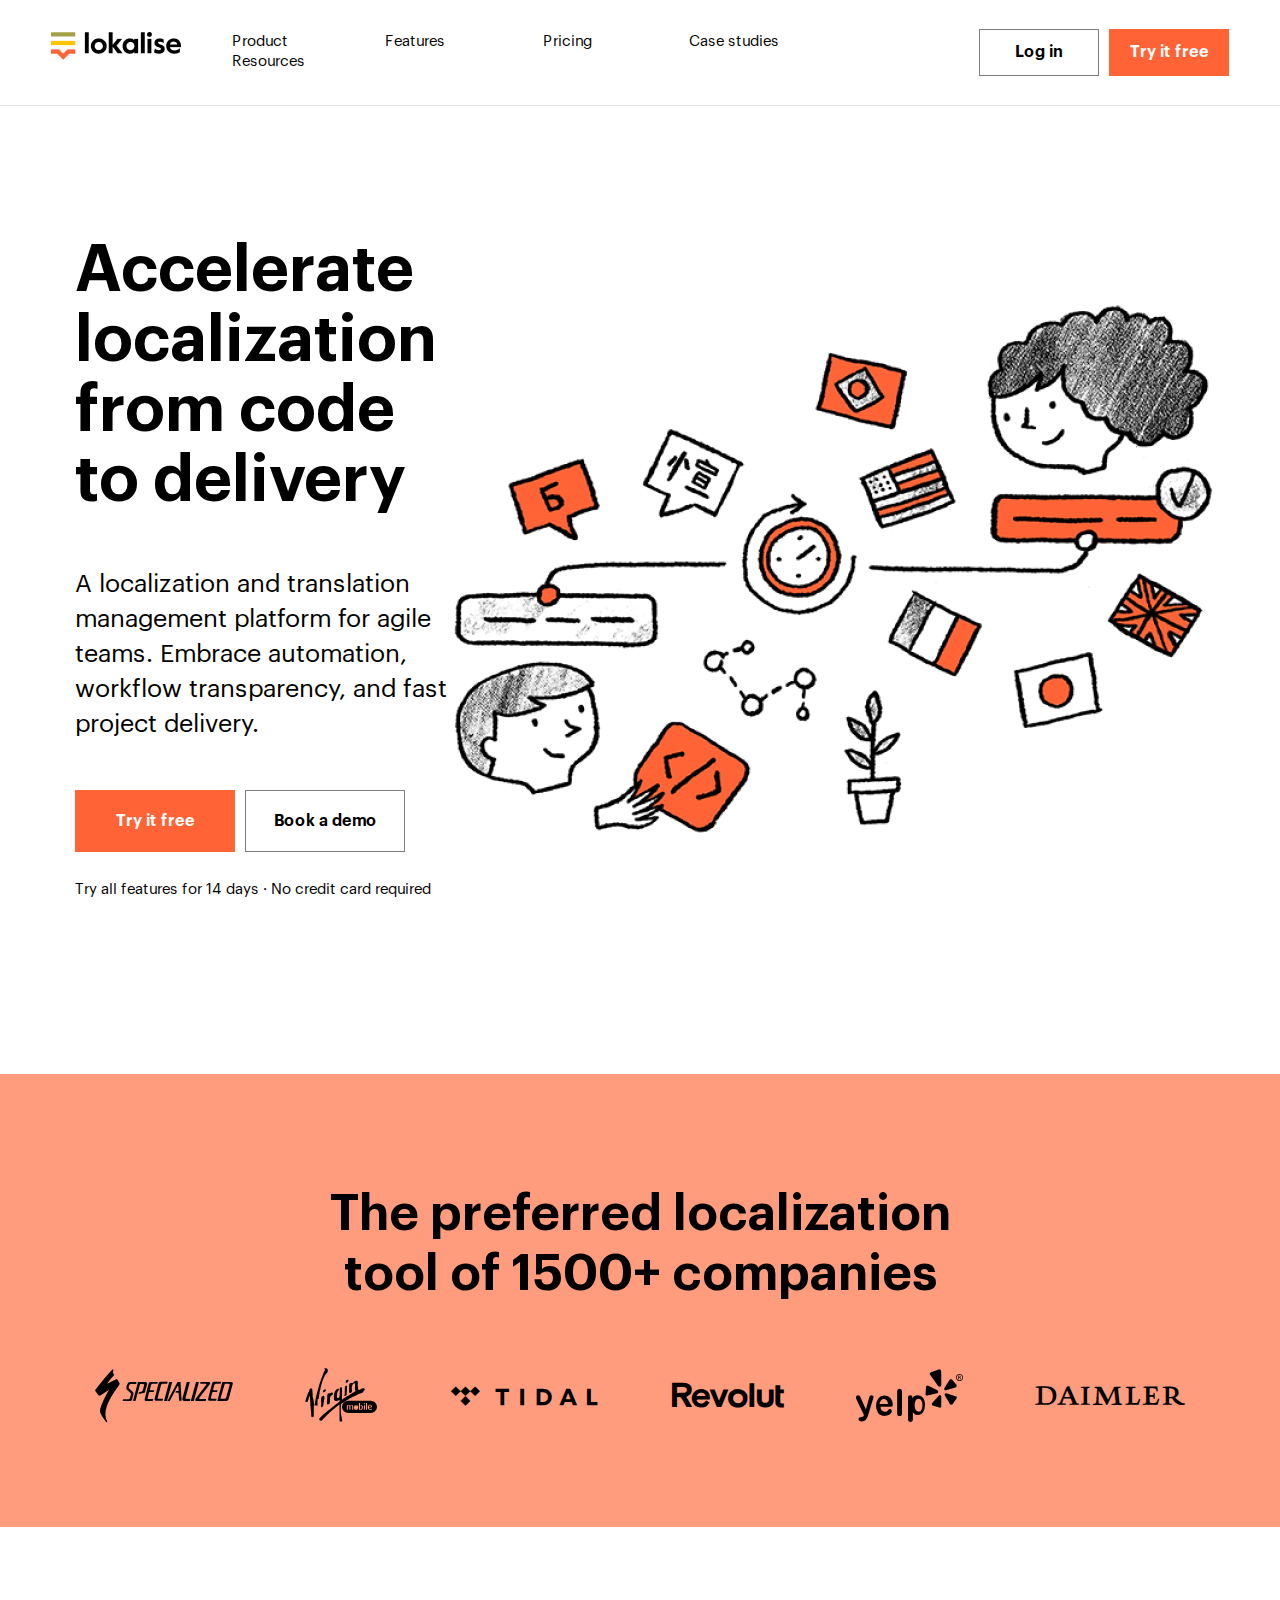
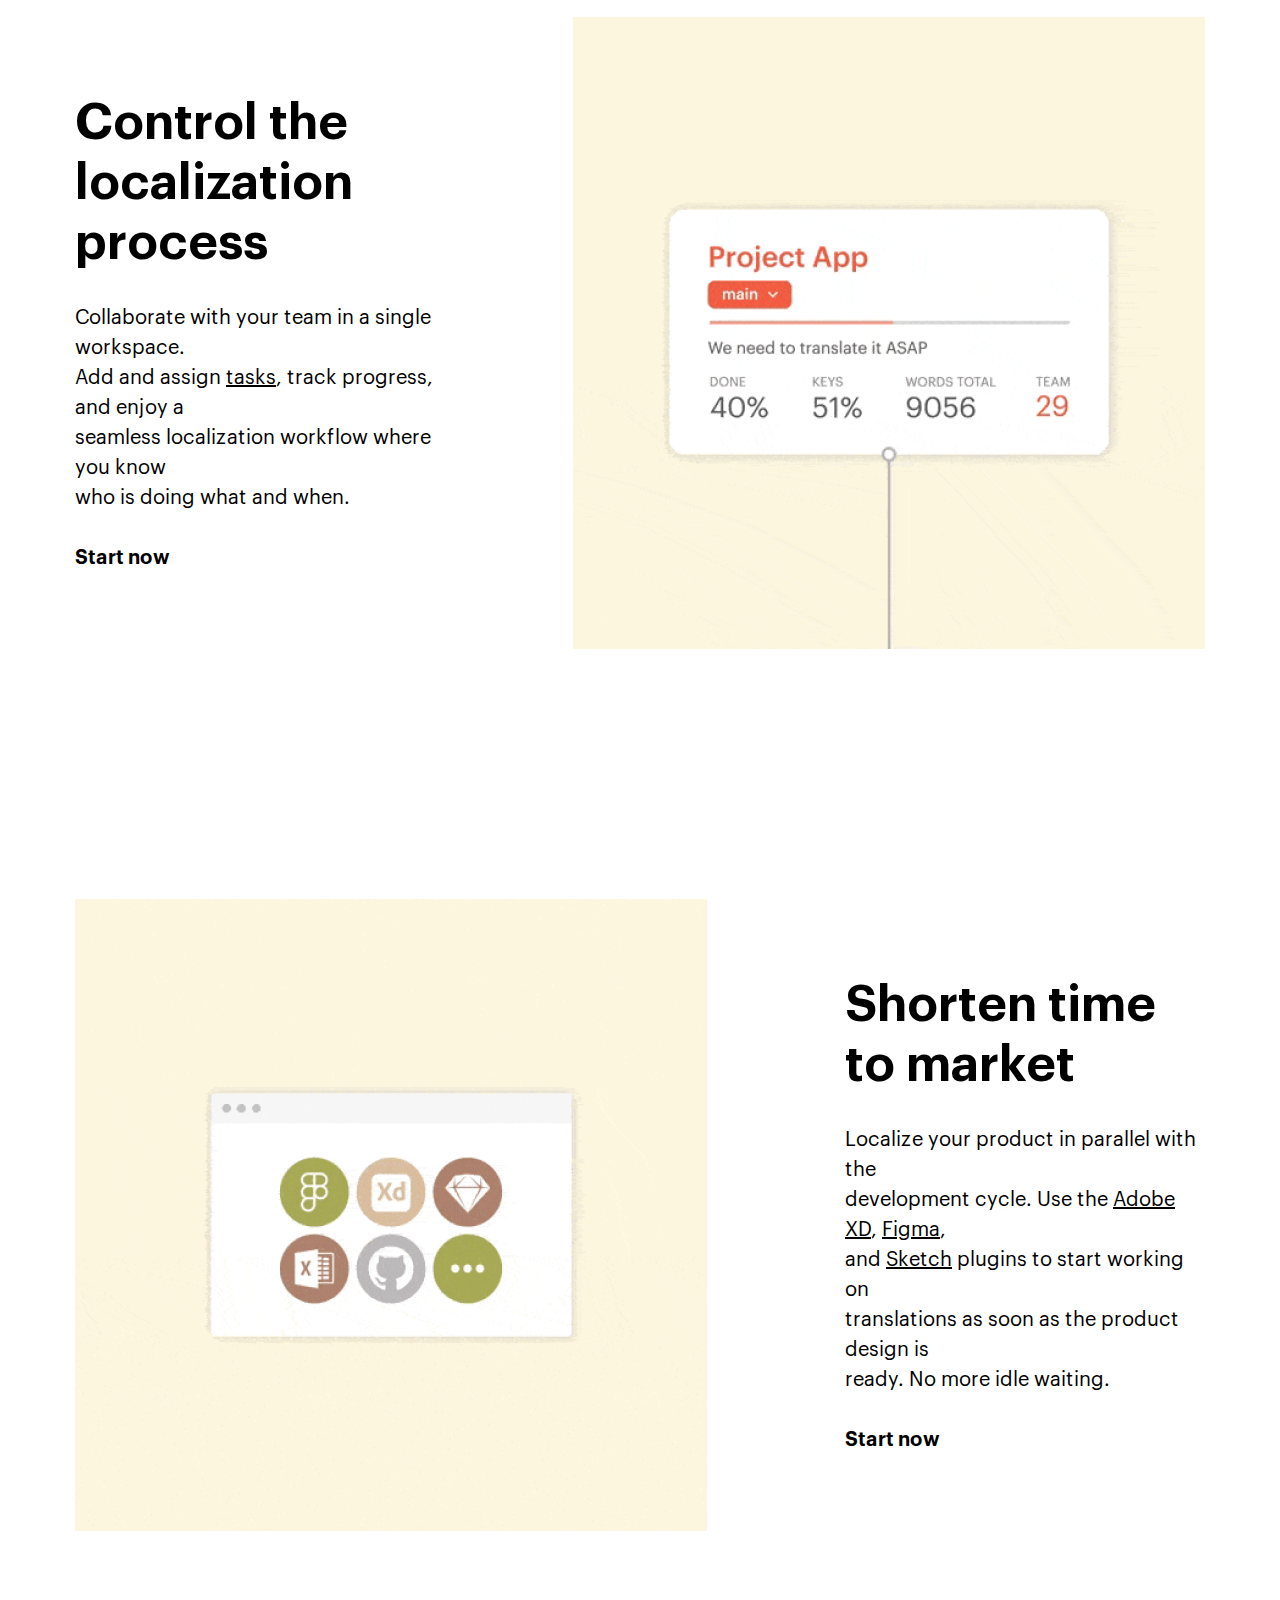
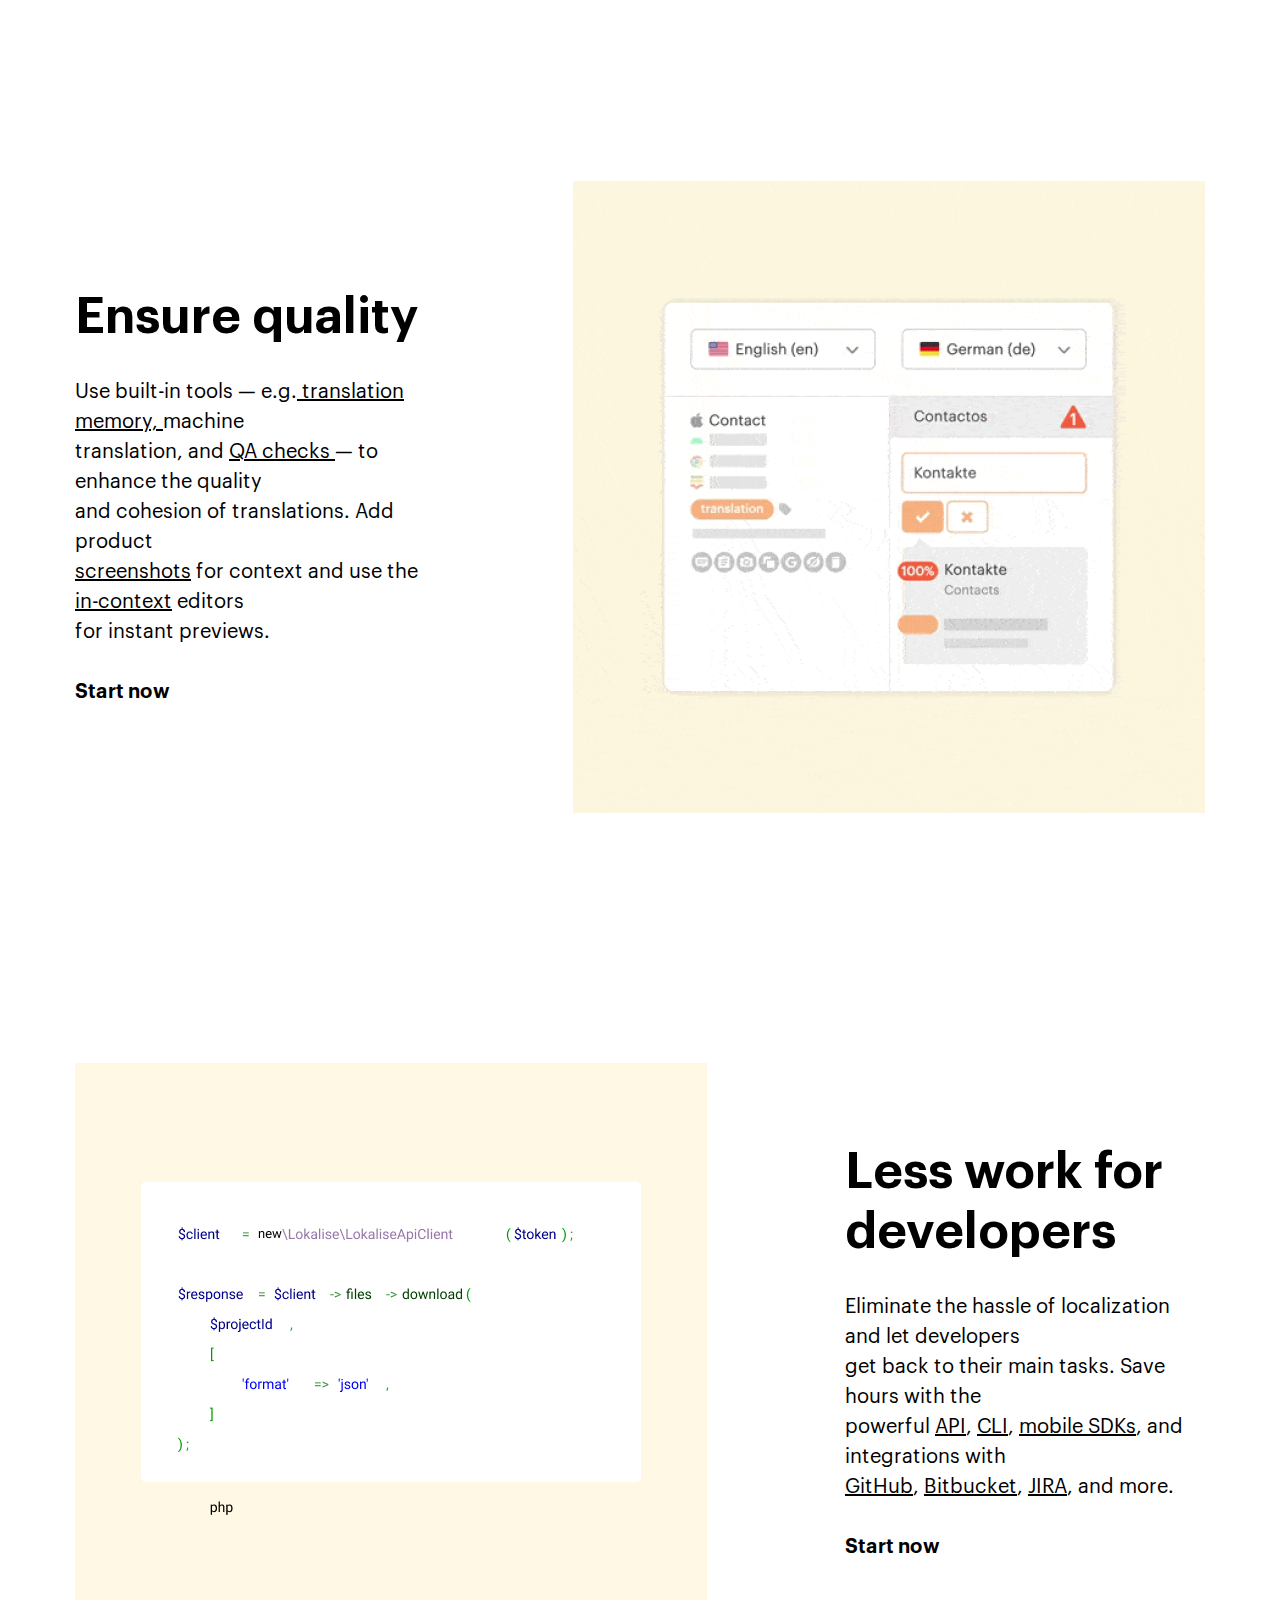
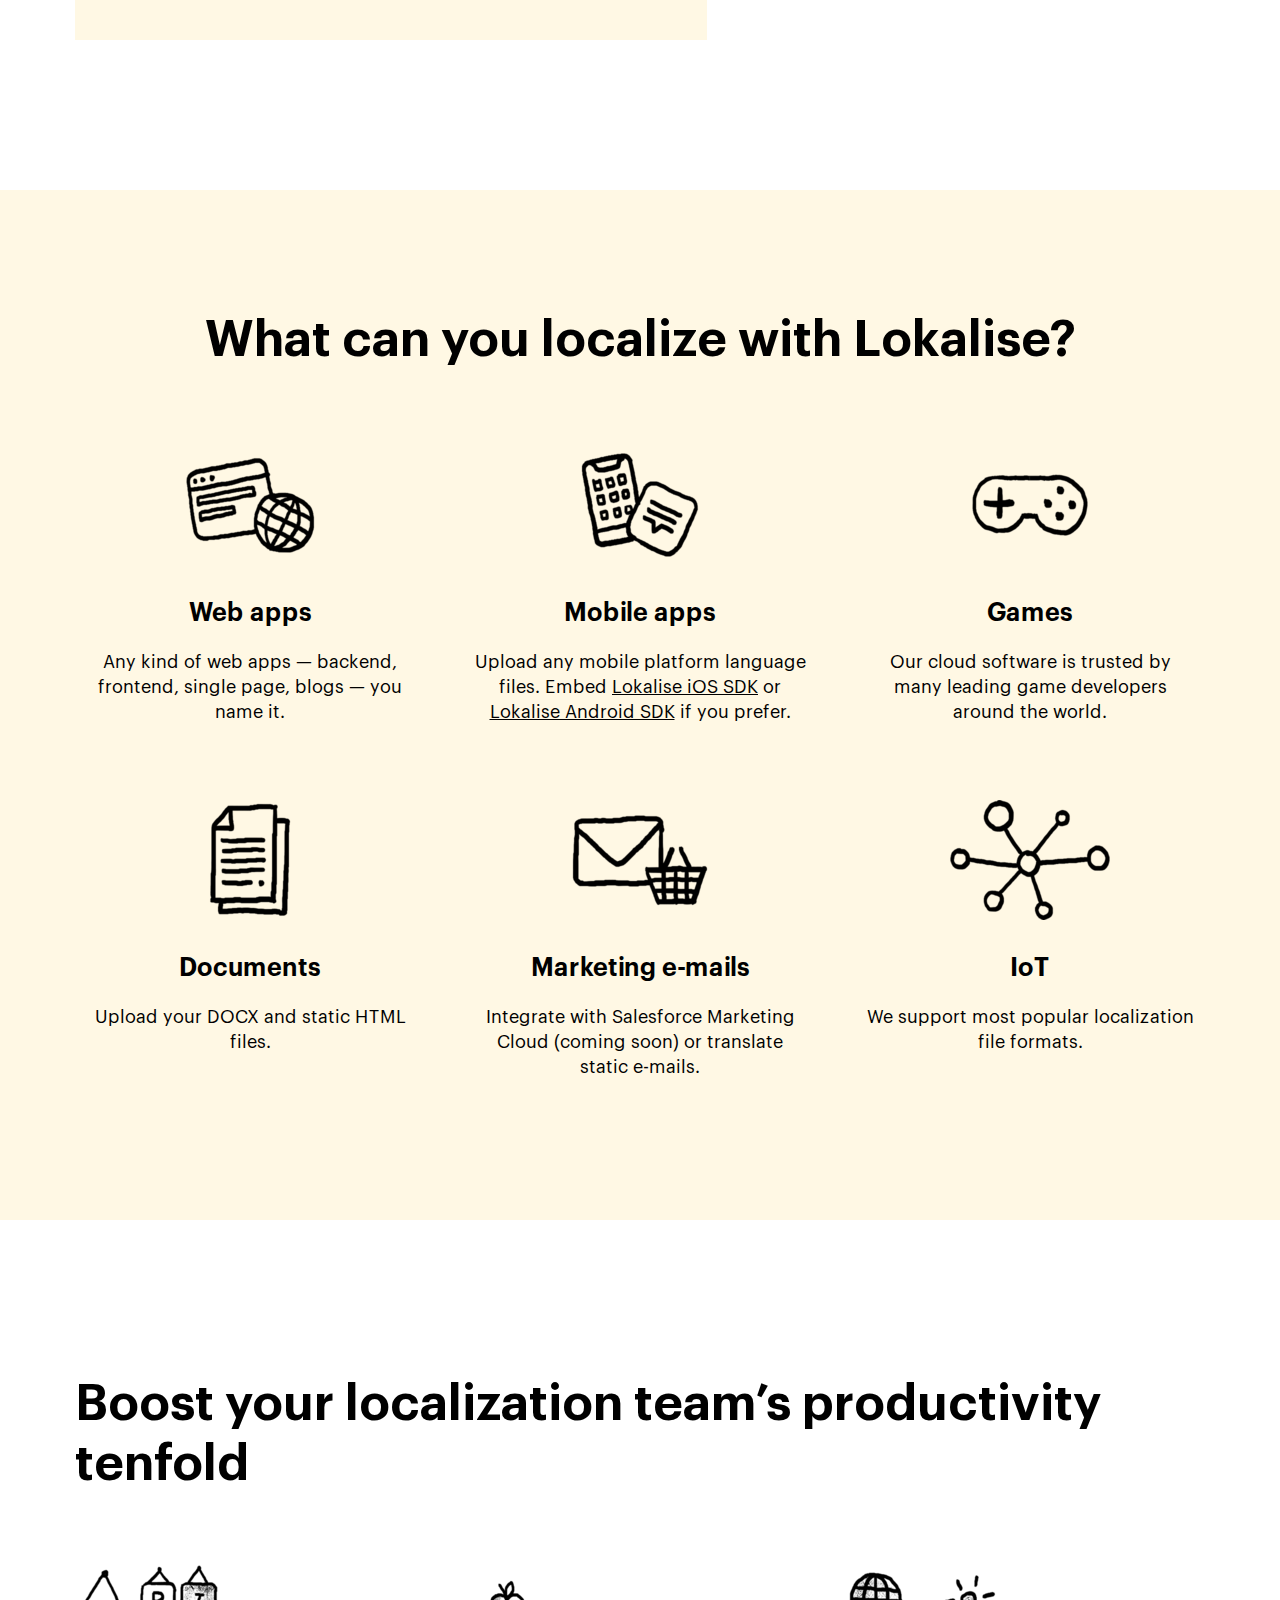
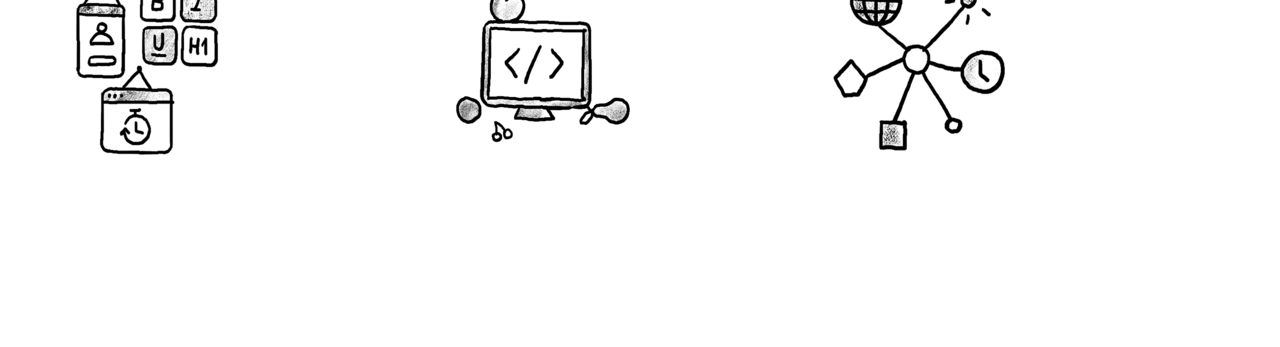
==== public/index.html @ 87e43131 "flex" ====
<!DOCTYPE html>
<html lang="en">

<head>
    <meta charset="UTF-8">
    <meta http-equiv="X-UA-Compatible" content="IE=edge">
    <meta name="viewport" content="width=device-width, initial-scale=1.0">
    <link rel="stylesheet" href="css/style.css">
    <title>Document</title>
</head>

<body>
    <div id="wrapper">
        <header id="header">
            <div class="hea__logo">
                <a href="#"><img src="images/hea_logo.png" alt="hea_logo"></a>
                <ul class="menu">
                    <li><a href="#">Product</a></li>
                    <li><a href="#">Features</a></li>
                    <li><a href="#">Pricing</a></li>
                    <li><a href="#">Case studies</a></li>
                    <li><a href="#">Resources</a></li>
                </ul>
            </div>
            <div class="hea__btn">
                <ul class="hea__btn__list">
                    <li>
                        <a class="btn1" href="#">Log in</a>
                    </li>
                    <li>
                        <a class="btn2" href="#">Try it free</a>
                    </li>
                </ul>
            </div>
        </header>
        <main id="main">
            <div class="m__line1">
                <div class="m__line1__text">
                    <div class="m__line1__text__one">
                        <h1>Accelerate localization from code to delivery</h1>
                    </div>
                    <div class="m__line1__text__two">
                        <p>A localization and translation 
                            management platform for agile teams. 
                            Embrace automation, workflow 
                            transparency, and fast project delivery.
                        </p>
                    </div>
                    <ul class="hea__btn__list m__btn__list">
                        <li>
                            <a class="btn2" href="#">Try it free</a>
                        </li>
                        <li>
                            <a class="btn1" href="#">Book a demo</a>
                        </li>
                    </ul>
                    <span>Try all features for 14 days · No credit card required</span>
                </div>
                <div class="m__line1__img">
                    <img src="images/m_line1.png" alt="m_laine1">
                </div>
            </div>
            <div class="m__line2">
                <div class="container">
                    <h2>The preferred localization<br> tool of 1500+ companies</h2>
                    <div class="brand">
                        <!-- <img src="images/l2_brand_1.png" alt="">
                        <img src="images/l2_brand_2.png" alt="">
                        <img src="images/l2_brand_3.png" alt="">
                        <img src="images/l2_brand_4.png" alt="">
                        <img src="images/l2_brand_5.png" alt="">
                        <img src="images/l2_brand_6.png" alt=""> -->
                        <span class="icon-frame_1"></span>
                        <span class="icon-frame_2"></span>
                        <span class="icon-frame_3"></span>
                        <span class="icon-frame_4"></span>
                        <span class="icon-frame_5"></span>
                        <span class="icon-frame_6"></span>
                    </div>
                </div>
            </div>
            <div class="m__line__card">
                <div class="container">
                    <div class="m__line__card__block">
                        <div class="text">
                            <h2>Control the<br>localization process</h2>
                            <p>
                                Collaborate with your team in a single workspace.<br>
                                Add and assign <u>tasks</u>, track progress, and enjoy a<br>
                                seamless localization workflow where you know<br>
                                who is doing what and when.
                            </p>
                            <a href="#">Start now</a>
                        </div>
                        <div class="card">
                            <img src="images/card_1.png" alt="card_1">
                        </div>
                    </div>
                    <div class="m__line__card__block">
                        <div class="text">
                            <h2>Shorten time<br>to market</h2>
                            <p>
                                Localize your product in parallel with the<br>
                                development cycle. Use the <u>Adobe XD</u>, <u>Figma</u>,<br>
                                and <u>Sketch</u> plugins to start working on<br>
                                translations as soon as the product design is<br>
                                ready. No more idle waiting.
                            </p>
                            <a href="#">Start now</a>
                        </div>
                        <div class="card">
                            <img src="images/card_2.png" alt="card_2">
                        </div>
                    </div>
                    <div class="m__line__card__block">
                        <div class="text">
                            <h2>Ensure quality</h2>
                            <p>
                                Use built-in tools — e.g.<u> translation memory, </u>machine<br>
                                translation, and <u>QA checks </u>— to enhance the quality<br>
                                and cohesion of translations. Add product<br>
                                <u>screenshots</u> for context and use the <u>in-context</u> editors<br>
                                for instant previews.
                            </p>
                            <a href="#">Start now</a>
                        </div>
                        <div class="card">
                            <img src="images/card_3.png" alt="card_3">
                        </div>
                    </div>
                    <div class="m__line__card__block">
                        <div class="text">
                            <h2>Less work for<br> developers</h2>
                            <p>
                                Eliminate the hassle of localization and let developers<br>
                                get back to their main tasks. Save hours with the<br>
                                powerful <u>API</u>, <u>CLI</u>, <u>mobile SDKs</u>, and integrations with<br>
                                <u>GitHub</u>, <u>Bitbucket</u>, <u>JIRA</u>, and more.
                            </p>
                            <a href="#">Start now</a>
                        </div>
                        <div class="card">
                            <img src="images/card_4.png" alt="card_4">
                        </div>
                    </div>
                </div>
            </div>
            <div class="block__local">
                <div class="local_one">
                    <div class="container">
                        <div class="local_one_block">
                            <h2>What can you localize with Lokalise?</h2>
                            <ul class="block__local__list">
                                <li class="card__local">
                                    <div class="card__local__photo">
                                        <img src="images/local_one_1.png" alt="local_one_1">
                                    </div>
                                    <div class="card__local__text">
                                        <h3>Web apps</h3>
                                        <p>
                                            Any kind of web apps — backend,<br>
                                            frontend, single page, blogs — you<br>
                                            name it.
                                        </p>
                                    </div>
                                </li>
                                <li class="card__local">
                                    <div class="card__local__photo">
                                        <img src="images/local_one_2.png" alt="local_one_2">
                                    </div>
                                    <div class="card__local__text">
                                        <h3>Mobile apps</h3>
                                        <p>
                                            Upload any mobile platform language<br>
                                            files. Embed <u>Lokalise iOS SDK</u> or<br>
                                            <u>Lokalise Android SDK</u> if you prefer. 
                                        </p>
                                    </div>
                                </li>
                                <li class="card__local">
                                    <div class="card__local__photo">
                                        <img src="images/local_one_3.png" alt="local_one_3">
                                    </div>
                                    <div class="card__local__text">
                                        <h3>Games</h3>
                                        <p>
                                            Our cloud software is trusted by<br>
                                            many leading game developers<br>
                                            around the world.
                                        </p>
                                    </div>
                                </li>
                                <li class="card__local">
                                    <div class="card__local__photo">
                                        <img src="images/local_one_4.png" alt="local_one_4">
                                    </div>
                                    <div class="card__local__text">
                                        <h3>Documents</h3>
                                        <p>
                                            Upload your DOCX and static HTML<br>files.
                                        </p>
                                    </div>
                                </li>
                                <li class="card__local">
                                    <div class="card__local__photo">
                                        <img src="images/local_one_5.png" alt="local_one_5">
                                    </div>
                                    <div class="card__local__text">
                                        <h3>Marketing e-mails</h3>
                                        <p>
                                            Integrate with Salesforce Marketing<br>
                                            Cloud (coming soon) or translate<br>
                                            static e-mails.
                                        </p>
                                    </div>
                                </li>
                                <li class="card__local">
                                    <div class="card__local__photo">
                                        <img src="images/local_one_6.png" alt="local_one_6">
                                    </div>
                                    <div class="card__local__text">
                                        <h3>IoT</h3>
                                        <p>
                                            We support most popular localization<br>file formats.
                                        </p>
                                    </div>
                                </li>
                            </ul>
                        </div>
                    </div>
                </div>
                <div class="local_two">
                    <div class="container">
                        <div class="local_two_block">
                            <h2>Boost your localization team’s productivity tenfold</h2>
                            <ul class="local_two_block_list">
                                <li class="card__local">
                                    <div class="card__local__photo">
                                        <img src="images/local_two_1.png" alt="local_two_1">
                                    </div>
                                    <!-- <div class="card__local__text">
                                        <h3>Managers</h3>
                                        <p>
                                            Update existing and launch new features and products while simultaneously localizing them in multiple languages. Streamline your team's workflow, maximize productivity, and speed up expansion to other markets.
                                        </p>
                                        <a href="#"><u>Learn more</u></a>
                                    </div> -->
                                </li>
                                <li class="card__local">
                                    <div class="card__local__photo">
                                        <img src="images/local_two_2.png" alt="local_two_2">
                                    </div>
                                    <!-- <div class="card__local__text">
                                        <h3>Developers</h3>
                                        <p>
                                            Set up an integration with your code repository or your own custom SDK via Lokalise's powerful API. Do that once, and every time you make changes in the code, they'll be automatically imported to Lokalise for translation.
                                        </p>
                                        <a href="#"><u>Learn more</u></a>
                                    </div> -->
                                </li>
                                <li class="card__local">
                                    <div class="card__local__photo">
                                        <img src="images/local_two_3.png" alt="local_two_3">
                                    </div>
                                    <!-- <div class="card__local__text">
                                        <h3>Translators</h3>
                                        <p>
                                            Eliminate double-work and neverending revisions with visual context (screenshots) and live previews. Improve the quality and speed of your translations with built-in CAT tools, like autocomplete, inline machine translation, and translation memory.
                                        </p>
                                        <a href="#"><u>Learn more</u></a>
                                    </div> -->
                                </li>
                            </ul>
                        </div>
                    </div>
                </div>
            </div>
        </main>
        <footer id="footer">

        </footer>
    </div>
</body>

</html>
---- public/css/style.css ----
/*! normalize.css v8.0.1 | MIT License | github.com/necolas/normalize.css */
/* Document
   ========================================================================== */
/**
 * 1. Correct the line height in all browsers.
 * 2. Prevent adjustments of font size after orientation changes in iOS.
 */
*,
*:after,
*:before {
  box-sizing: border-box;
}

html {
  line-height: 1.15;
  /* 1 */
  -webkit-text-size-adjust: 100%;
  /* 2 */
}

/* Sections
       ========================================================================== */
/**
     * Remove the margin in all browsers.
     */
body {
  margin: 0;
}

/**
     * Render the `main` element consistently in IE.
     */
main {
  display: block;
}

/**
     * Correct the font size and margin on `h1` elements within `section` and
     * `article` contexts in Chrome, Firefox, and Safari.
     */
h1 {
  font-size: 2em;
  margin: 0.67em 0;
}

/* Grouping content
       ========================================================================== */
/**
     * 1. Add the correct box sizing in Firefox.
     * 2. Show the overflow in Edge and IE.
     */
hr {
  box-sizing: content-box;
  /* 1 */
  height: 0;
  /* 1 */
  overflow: visible;
  /* 2 */
}

/**
     * 1. Correct the inheritance and scaling of font size in all browsers.
     * 2. Correct the odd `em` font sizing in all browsers.
     */
pre {
  font-family: monospace, monospace;
  /* 1 */
  font-size: 1em;
  /* 2 */
}

/* Text-level semantics
       ========================================================================== */
/**
     * Remove the gray background on active links in IE 10.
     */
a {
  background-color: transparent;
}

/**
     * 1. Remove the bottom border in Chrome 57-
     * 2. Add the correct text decoration in Chrome, Edge, IE, Opera, and Safari.
     */
abbr[title] {
  border-bottom: none;
  /* 1 */
  text-decoration: underline;
  /* 2 */
  text-decoration: underline dotted;
  /* 2 */
}

/**
     * Add the correct font weight in Chrome, Edge, and Safari.
     */
b,
strong {
  font-weight: bolder;
}

/**
     * 1. Correct the inheritance and scaling of font size in all browsers.
     * 2. Correct the odd `em` font sizing in all browsers.
     */
code,
kbd,
samp {
  font-family: monospace, monospace;
  /* 1 */
  font-size: 1em;
  /* 2 */
}

/**
     * Add the correct font size in all browsers.
     */
small {
  font-size: 80%;
}

/**
     * Prevent `sub` and `sup` elements from affecting the line height in
     * all browsers.
     */
sub,
sup {
  font-size: 75%;
  line-height: 0;
  position: relative;
  vertical-align: baseline;
}

sub {
  bottom: -0.25em;
}

sup {
  top: -0.5em;
}

/* Embedded content
       ========================================================================== */
/**
     * Remove the border on images inside links in IE 10.
     */
img {
  border-style: none;
}

/* Forms
       ========================================================================== */
/**
     * 1. Change the font styles in all browsers.
     * 2. Remove the margin in Firefox and Safari.
     */
button,
input,
optgroup,
select,
textarea {
  font-family: inherit;
  /* 1 */
  font-size: 100%;
  /* 1 */
  line-height: 1.15;
  /* 1 */
  margin: 0;
  /* 2 */
}

/**
     * Show the overflow in IE.
     * 1. Show the overflow in Edge.
     */
button,
input {
  /* 1 */
  overflow: visible;
}

/**
     * Remove the inheritance of text transform in Edge, Firefox, and IE.
     * 1. Remove the inheritance of text transform in Firefox.
     */
button,
select {
  /* 1 */
  text-transform: none;
}

/**
     * Correct the inability to style clickable types in iOS and Safari.
     */
button,
[type=button],
[type=reset],
[type=submit] {
  -webkit-appearance: button;
}

/**
     * Remove the inner border and padding in Firefox.
     */
button::-moz-focus-inner,
[type=button]::-moz-focus-inner,
[type=reset]::-moz-focus-inner,
[type=submit]::-moz-focus-inner {
  border-style: none;
  padding: 0;
}

/**
     * Restore the focus styles unset by the previous rule.
     */
button:-moz-focusring,
[type=button]:-moz-focusring,
[type=reset]:-moz-focusring,
[type=submit]:-moz-focusring {
  outline: 1px dotted ButtonText;
}

/**
     * Correct the padding in Firefox.
     */
fieldset {
  padding: 0.35em 0.75em 0.625em;
}

/**
     * 1. Correct the text wrapping in Edge and IE.
     * 2. Correct the color inheritance from `fieldset` elements in IE.
     * 3. Remove the padding so developers are not caught out when they zero out
     *    `fieldset` elements in all browsers.
     */
legend {
  box-sizing: border-box;
  /* 1 */
  color: inherit;
  /* 2 */
  display: table;
  /* 1 */
  max-width: 100%;
  /* 1 */
  padding: 0;
  /* 3 */
  white-space: normal;
  /* 1 */
}

/**
     * Add the correct vertical alignment in Chrome, Firefox, and Opera.
     */
progress {
  vertical-align: baseline;
}

/**
     * Remove the default vertical scrollbar in IE 10+.
     */
textarea {
  overflow: auto;
}

/**
     * 1. Add the correct box sizing in IE 10.
     * 2. Remove the padding in IE 10.
     */
[type=checkbox],
[type=radio] {
  box-sizing: border-box;
  /* 1 */
  padding: 0;
  /* 2 */
}

/**
     * Correct the cursor style of increment and decrement buttons in Chrome.
     */
[type=number]::-webkit-inner-spin-button,
[type=number]::-webkit-outer-spin-button {
  height: auto;
}

/**
     * 1. Correct the odd appearance in Chrome and Safari.
     * 2. Correct the outline style in Safari.
     */
[type=search] {
  -webkit-appearance: textfield;
  /* 1 */
  outline-offset: -2px;
  /* 2 */
}

/**
     * Remove the inner padding in Chrome and Safari on macOS.
     */
[type=search]::-webkit-search-decoration {
  -webkit-appearance: none;
}

/**
     * 1. Correct the inability to style clickable types in iOS and Safari.
     * 2. Change font properties to `inherit` in Safari.
     */
::-webkit-file-upload-button {
  -webkit-appearance: button;
  /* 1 */
  font: inherit;
  /* 2 */
}

/* Interactive
       ========================================================================== */
/*
     * Add the correct display in Edge, IE 10+, and Firefox.
     */
details {
  display: block;
}

/*
     * Add the correct display in all browsers.
     */
summary {
  display: list-item;
}

/* Misc
       ========================================================================== */
/**
     * Add the correct display in IE 10+.
     */
template {
  display: none;
}

/**
     * Add the correct display in IE 10.
     */
[hidden] {
  display: none;
}

@font-face {
  font-family: "Graphik";
  src: url("../fonts/Graphik-Light.woff2") format("woff2"), url("../fonts/Graphik-Light.woff") format("woff");
  font-weight: 300;
  font-style: normal;
  font-display: swap;
}
@font-face {
  font-family: "Graphik";
  src: url("../fonts/Graphik-Extralight.woff2") format("woff2"), url("../fonts/Graphik-Extralight.woff") format("woff");
  font-weight: 200;
  font-style: normal;
  font-display: swap;
}
@font-face {
  font-family: "Graphik Super";
  src: url("../fonts/Graphik-Super.woff2") format("woff2"), url("../fonts/Graphik-Super.woff") format("woff");
  font-weight: 900;
  font-style: normal;
  font-display: swap;
}
@font-face {
  font-family: "Graphik";
  src: url("../fonts/Graphik-Light.woff2") format("woff2"), url("../fonts/Graphik-Light.woff") format("woff");
  font-weight: 300;
  font-style: normal;
  font-display: swap;
}
@font-face {
  font-family: "Graphik";
  src: url("../fonts/Graphik-Medium.woff2") format("woff2"), url("../fonts/Graphik-Medium.woff") format("woff");
  font-weight: 500;
  font-style: normal;
  font-display: swap;
}
@font-face {
  font-family: "Graphik";
  src: url("../fonts/Graphik-Semibold.woff2") format("woff2"), url("../fonts/Graphik-Semibold.woff") format("woff");
  font-weight: 600;
  font-style: normal;
  font-display: swap;
}
@font-face {
  font-family: "Graphik";
  src: url("../fonts/Graphik-Thin.woff2") format("woff2"), url("../fonts/Graphik-Thin.woff") format("woff");
  font-weight: 100;
  font-style: normal;
  font-display: swap;
}
@font-face {
  font-family: "Graphik";
  src: url("../fonts/Graphik-Regular.woff2") format("woff2"), url("../fonts/Graphik-Regular.woff") format("woff");
  font-weight: normal;
  font-style: normal;
  font-display: swap;
}
@font-face {
  font-family: "Graphik";
  src: url("../fonts/Graphik-Bold.woff2") format("woff2"), url("../fonts/Graphik-Bold.woff") format("woff");
  font-weight: bold;
  font-style: normal;
  font-display: swap;
}
@font-face {
  font-family: "Graphik";
  src: url("Graphik-Medium.woff2") format("woff2"), url("Graphik-Medium.woff") format("woff");
  font-weight: 500;
  font-style: normal;
  font-display: swap;
}
@font-face {
  font-family: "Graphik";
  src: url("../fonts/Graphik-Black.woff2") format("woff2"), url("../fonts/Graphik-Black.woff") format("woff");
  font-weight: 900;
  font-style: normal;
  font-display: swap;
}
@font-face {
  font-family: "Graphik";
  src: url("../fonts/Graphik-Semibold.woff2") format("woff2"), url("../fonts/Graphik-Semibold.woff") format("woff");
  font-weight: 600;
  font-style: normal;
  font-display: swap;
}
@font-face {
  font-family: "Graphik";
  src: url("../fonts/Graphik-Bold.woff2") format("woff2"), url("../fonts/Graphik-Bold.woff") format("woff");
  font-weight: bold;
  font-style: normal;
  font-display: swap;
}
@font-face {
  font-family: "Graphik";
  src: url("../fonts/Graphik-Extralight.woff2") format("woff2"), url("../fonts/Graphik-Extralight.woff") format("woff");
  font-weight: 200;
  font-style: normal;
  font-display: swap;
}
@font-face {
  font-family: "Graphik";
  src: url("../fonts/Graphik-Regular.woff2") format("woff2"), url("../fonts/Graphik-Regular.woff") format("woff");
  font-weight: normal;
  font-style: normal;
  font-display: swap;
}
@font-face {
  font-family: "Graphik";
  src: url("../fonts/Graphik-Thin.woff2") format("woff2"), url("../fonts/Graphik-Thin.woff") format("woff");
  font-weight: 100;
  font-style: normal;
  font-display: swap;
}
@font-face {
  font-family: "Graphik Super";
  src: url("../fonts/Graphik-Super.woff2") format("woff2"), url("../fonts/Graphik-Super.woff") format("woff");
  font-weight: 900;
  font-style: normal;
  font-display: swap;
}
@font-face {
  font-family: "Graphik";
  src: url("../fonts/Graphik-Black.woff2") format("woff2"), url("../fonts/Graphik-Black.woff") format("woff");
  font-weight: 900;
  font-style: normal;
  font-display: swap;
}
@font-face {
  font-family: "Roboto";
  src: url("../fonts/Roboto-Regular.woff2") format("woff2"), url("../fonts/Roboto-Regular.woff") format("woff");
  font-weight: normal;
  font-style: normal;
  font-display: swap;
}
@font-face {
  font-family: "icomoon";
  src: url("../fonts/icomoon.eot?jct2id");
  src: url("../fonts/icomoon.eot?jct2id#iefix") format("embedded-opentype"), url("../fonts/icomoon.ttf?jct2id") format("truetype"), url("../fonts/icomoon.woff?jct2id") format("woff"), url("../fonts/icomoon.svg?jct2id#icomoon") format("svg");
  font-weight: normal;
  font-style: normal;
  font-display: block;
}
[class^=icon-], [class*=" icon-"] {
  /* use !important to prevent issues with browser extensions that change fonts */
  font-family: "icomoon" !important;
  speak: never;
  font-style: normal;
  font-weight: normal;
  font-variant: normal;
  text-transform: none;
  line-height: 1;
  /* Better Font Rendering =========== */
  -webkit-font-smoothing: antialiased;
  -moz-osx-font-smoothing: grayscale;
}

.icon-brand_2:before {
  content: "\e906";
}

.icon-brand:before {
  content: "\e907";
}

.icon-Vector_1:before {
  content: "\e908";
}

.icon-logo_l:before {
  content: "\e90a";
}

.icon-frame_6:before {
  content: "\e900";
}

.icon-frame_5:before {
  content: "\e901";
}

.icon-frame_4:before {
  content: "\e902";
}

.icon-frame_3:before {
  content: "\e903";
}

.icon-frame_2:before {
  content: "\e904";
}

.icon-frame_1:before {
  content: "\e905";
}

body {
  font-family: "Graphik";
  font-weight: 400;
  font-size: 20px;
  line-height: 30px;
}

.container {
  max-width: 1590px;
  padding: 0 75px;
}

img {
  vertical-align: top;
}

#wrapper {
  display: flex;
  flex-direction: column;
  min-height: 100vh;
}

main {
  flex-grow: 1;
}

a {
  text-decoration: none;
}

p {
  margin: 0;
}

ul {
  margin: 0;
  padding: 0;
  list-style: none;
}

h1,
h2,
h3,
h4,
h5 {
  margin: 0;
}

.btn1 {
  display: block;
  color: #000000;
  background: #fff;
  width: 120px;
  text-align: center;
  border: 1px solid rgba(0, 0, 0, 0.5019607843);
}

.btn2 {
  display: block;
  color: #fff;
  background: #FF6336;
  width: 120px;
  text-align: center;
  border: 1px solid #FF6336;
}

.m__btn__list {
  padding: 0;
  margin: 0 -5px;
}
.m__btn__list a {
  width: 160px;
  line-height: 60px;
}

#header {
  display: flex;
  flex-wrap: wrap;
  align-items: center;
  justify-content: space-between;
  border-bottom: 1px solid #E5E5E5;
}

.hea__logo {
  padding: 32px 0px 33px 51px;
  display: flex;
  flex-wrap: wrap;
}
.hea__logo > a {
  width: 130px;
}
.hea__logo .menu {
  display: flex;
  flex-wrap: wrap;
  justify-content: space-between;
  align-items: center;
  max-width: 653px;
  font-size: 15px;
  line-height: 20px;
  padding-left: 51px;
}
.hea__logo .menu > li {
  padding-right: 55px;
}
.hea__logo .menu > li a {
  color: #000000;
}

.hea__btn {
  padding: 0 51px 0 0;
}
.hea__btn__list {
  display: flex;
  font-weight: 600;
  font-size: 16px;
  line-height: 45px;
  margin: 0 -5px;
}
.hea__btn__list > li {
  padding: 0 5px;
}

.m__line1 {
  display: flex;
  align-items: center;
  max-width: 1582px;
  margin: 0 auto;
  padding: 130px 67px 172px 75px;
}
.m__line1__text {
  max-width: 540px;
}
.m__line1__text__two {
  max-width: 471px;
  padding: 51px 0 48px 0;
  font-size: 25px;
  line-height: 35px;
}
.m__line1__text span {
  display: block;
  font-size: 15px;
  line-height: 25px;
  padding-top: 25px;
}

h1 {
  font-weight: 600;
  font-size: 65px;
  line-height: 70px;
  letter-spacing: 1;
}

.m__line2 {
  max-width: 100%;
  background: #FF9C7D;
  padding: 110px 0 105px;
  text-align: center;
}

h2 {
  font-weight: 600;
  font-size: 50px;
  line-height: 60px;
}

.brand {
  display: flex;
  flex-wrap: wrap;
  justify-content: space-between;
  align-items: center;
  padding: 65px 15px 0;
  font-size: 53px;
  align-items: center;
}
.brand span {
  padding: 0 5px;
}

[class=icon-frame_3] {
  font-size: 21px;
}

[class=icon-frame_4] {
  font-size: 25px;
}

[class=icon-frame_6] {
  font-size: 19px;
}

.m__line__card {
  max-width: 100%;
  display: flex;
  flex-direction: column;
  padding: 90px 0 150px;
}
.m__line__card__block {
  display: flex;
  flex-direction: row;
  align-items: center;
  justify-content: space-between;
  padding-bottom: 250px;
  margin: 0 -69px;
}
.m__line__card__block:nth-child(2n) {
  flex-direction: row-reverse;
}
.m__line__card__block:last-child {
  padding: 0;
}
.m__line__card .text {
  padding: 0 69px;
  flex-grow: 1;
}
.m__line__card .card {
  padding: 0 69px;
}
.m__line__card p {
  padding: 30px 0 30px;
}
.m__line__card a {
  font-weight: 600;
  color: #000;
}

.block__local h2 {
  font-weight: 600;
  font-size: 50px;
  line-height: 60px;
}

.local_one {
  background: #FFF8E4;
}

.local_one_block {
  display: flex;
  flex-direction: column;
  align-items: center;
  padding: 120px 0 140px;
}

.block__local__list {
  display: flex;
  flex-wrap: wrap;
  font-size: 18px;
  line-height: 25px;
  margin: 0 -20px;
}
.block__local__list .card__local {
  display: flex;
  flex-direction: column;
  width: 33.3333333333%;
  padding: 75px 20px 0;
  text-align: center;
}
.block__local__list .card__local__text {
  padding-top: 30px;
}
.block__local__list .card__local__text p {
  padding-top: 20px;
}
.block__local__list .card__local__text h3 {
  font-weight: 600;
  font-size: 25px;
  line-height: 35px;
}

.local_two {
  padding: 154px 0 187px;
}

.local_two_block_list {
  display: flex;
  flex-wrap: wrap;
  flex-direction: row;
  align-content: center;
  padding-top: 65px;
}
.local_two_block_list .card__local {
  display: flex;
  flex-direction: column;
  width: 33.3333333333%;
  padding-right: 31px;
}
.local_two_block_list .card__local .card__local__photo {
  align-content: center;
  justify-content: center;
  flex-grow: 1;
}
.local_two_block_list .card__local .card__local__text {
  padding-top: 50px;
}
/*# sourceMappingURL=[data-uri] */
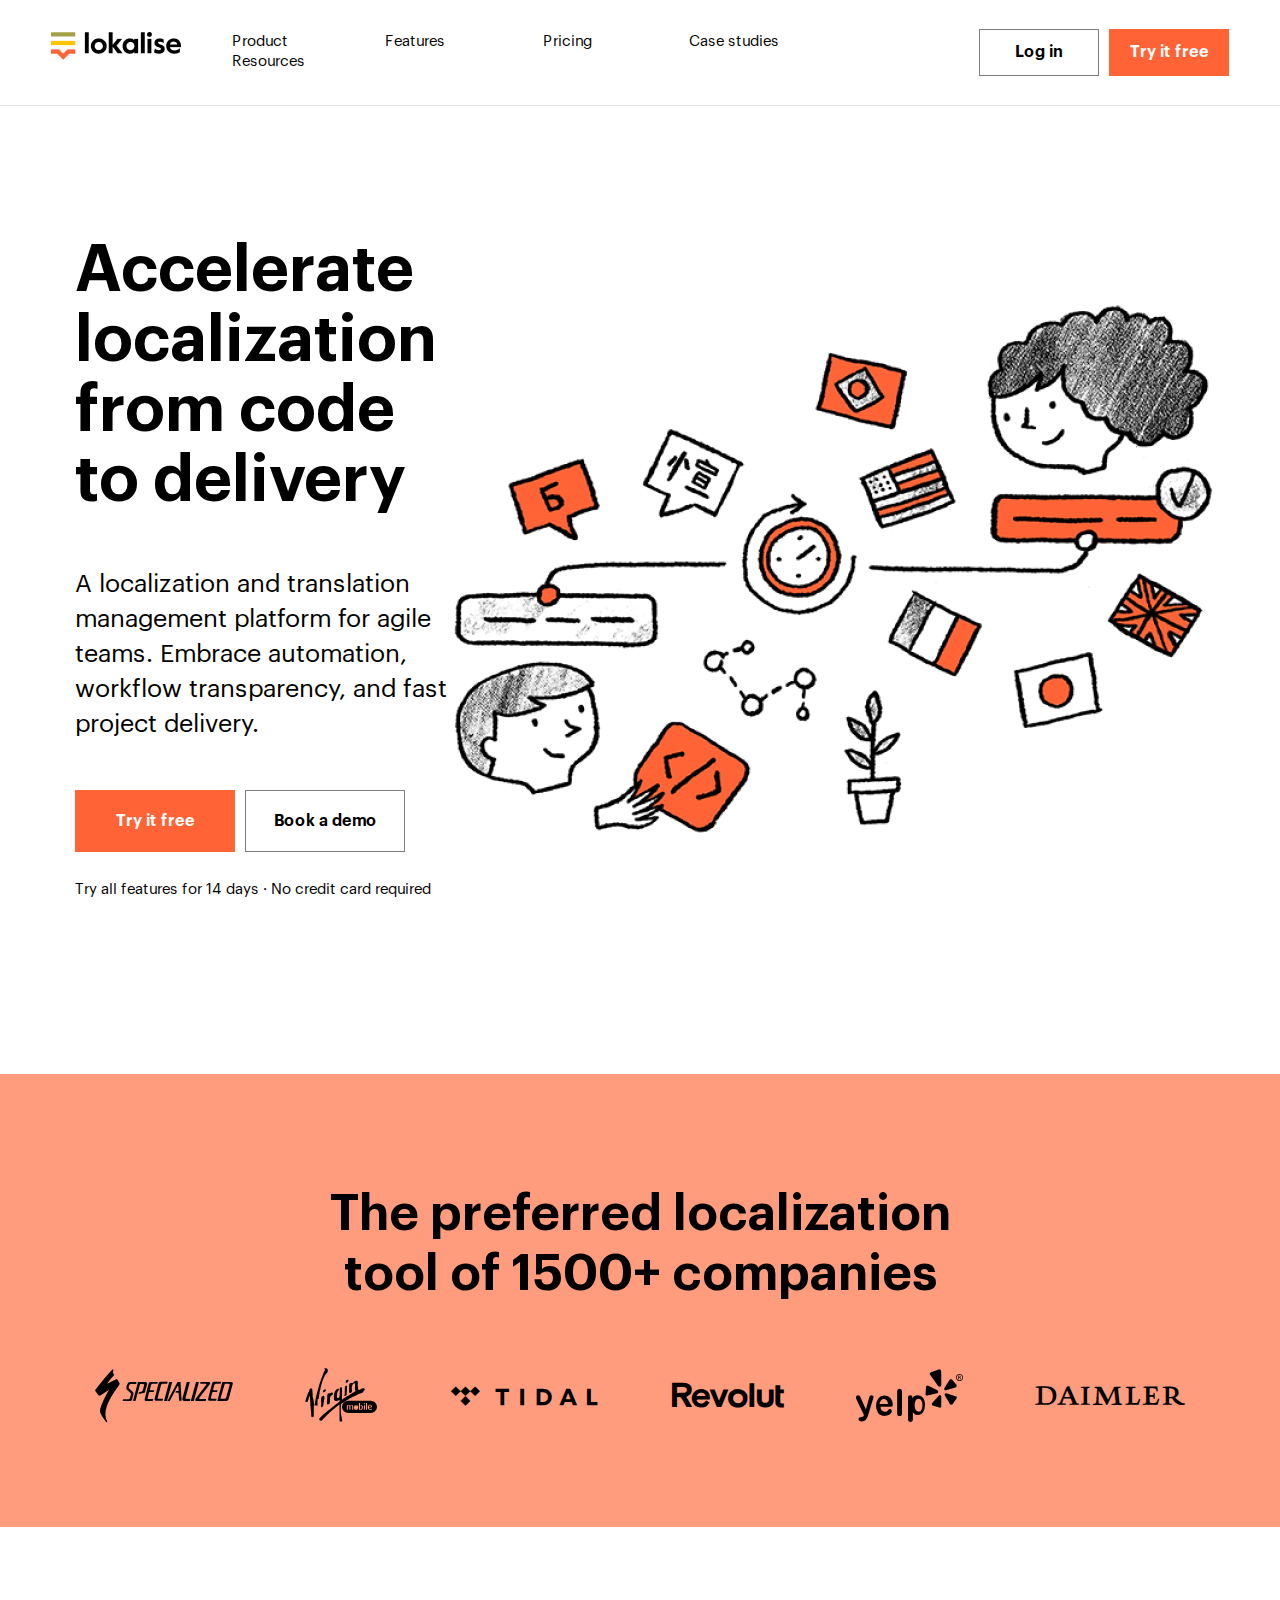
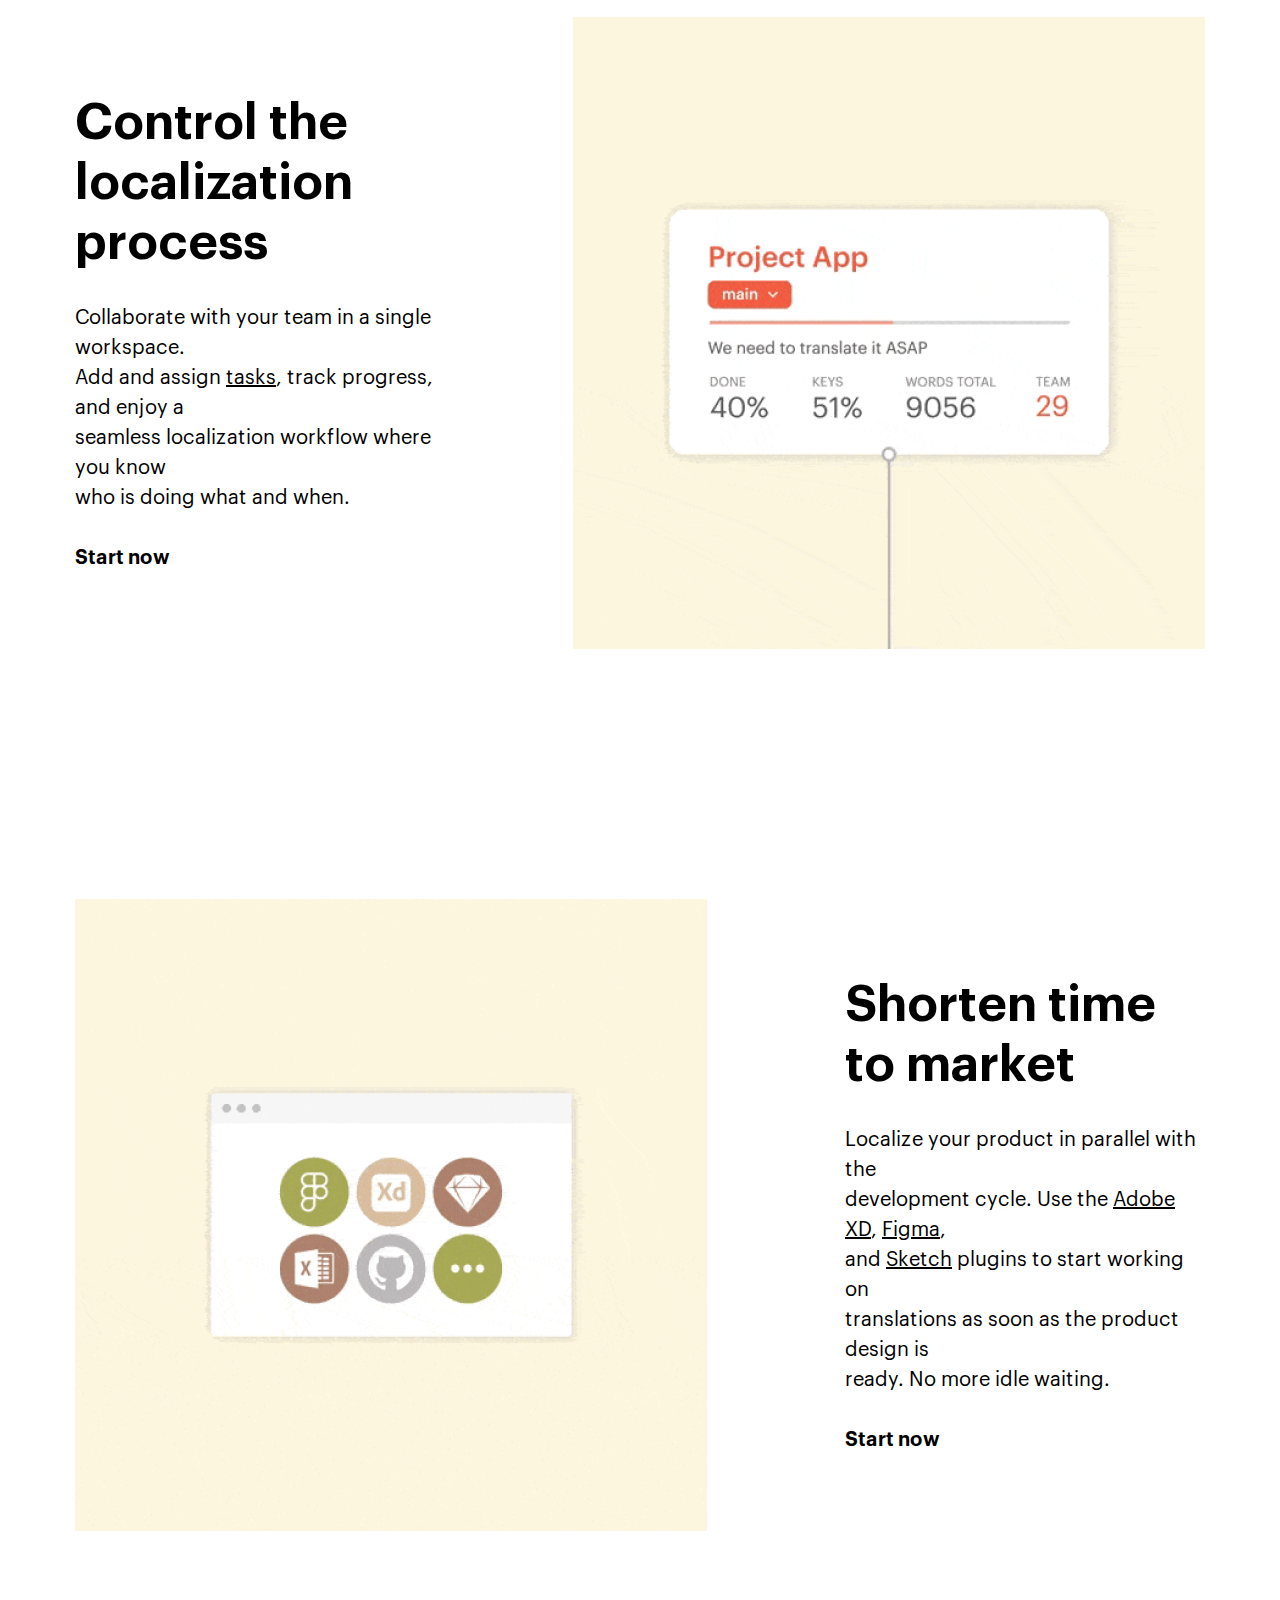
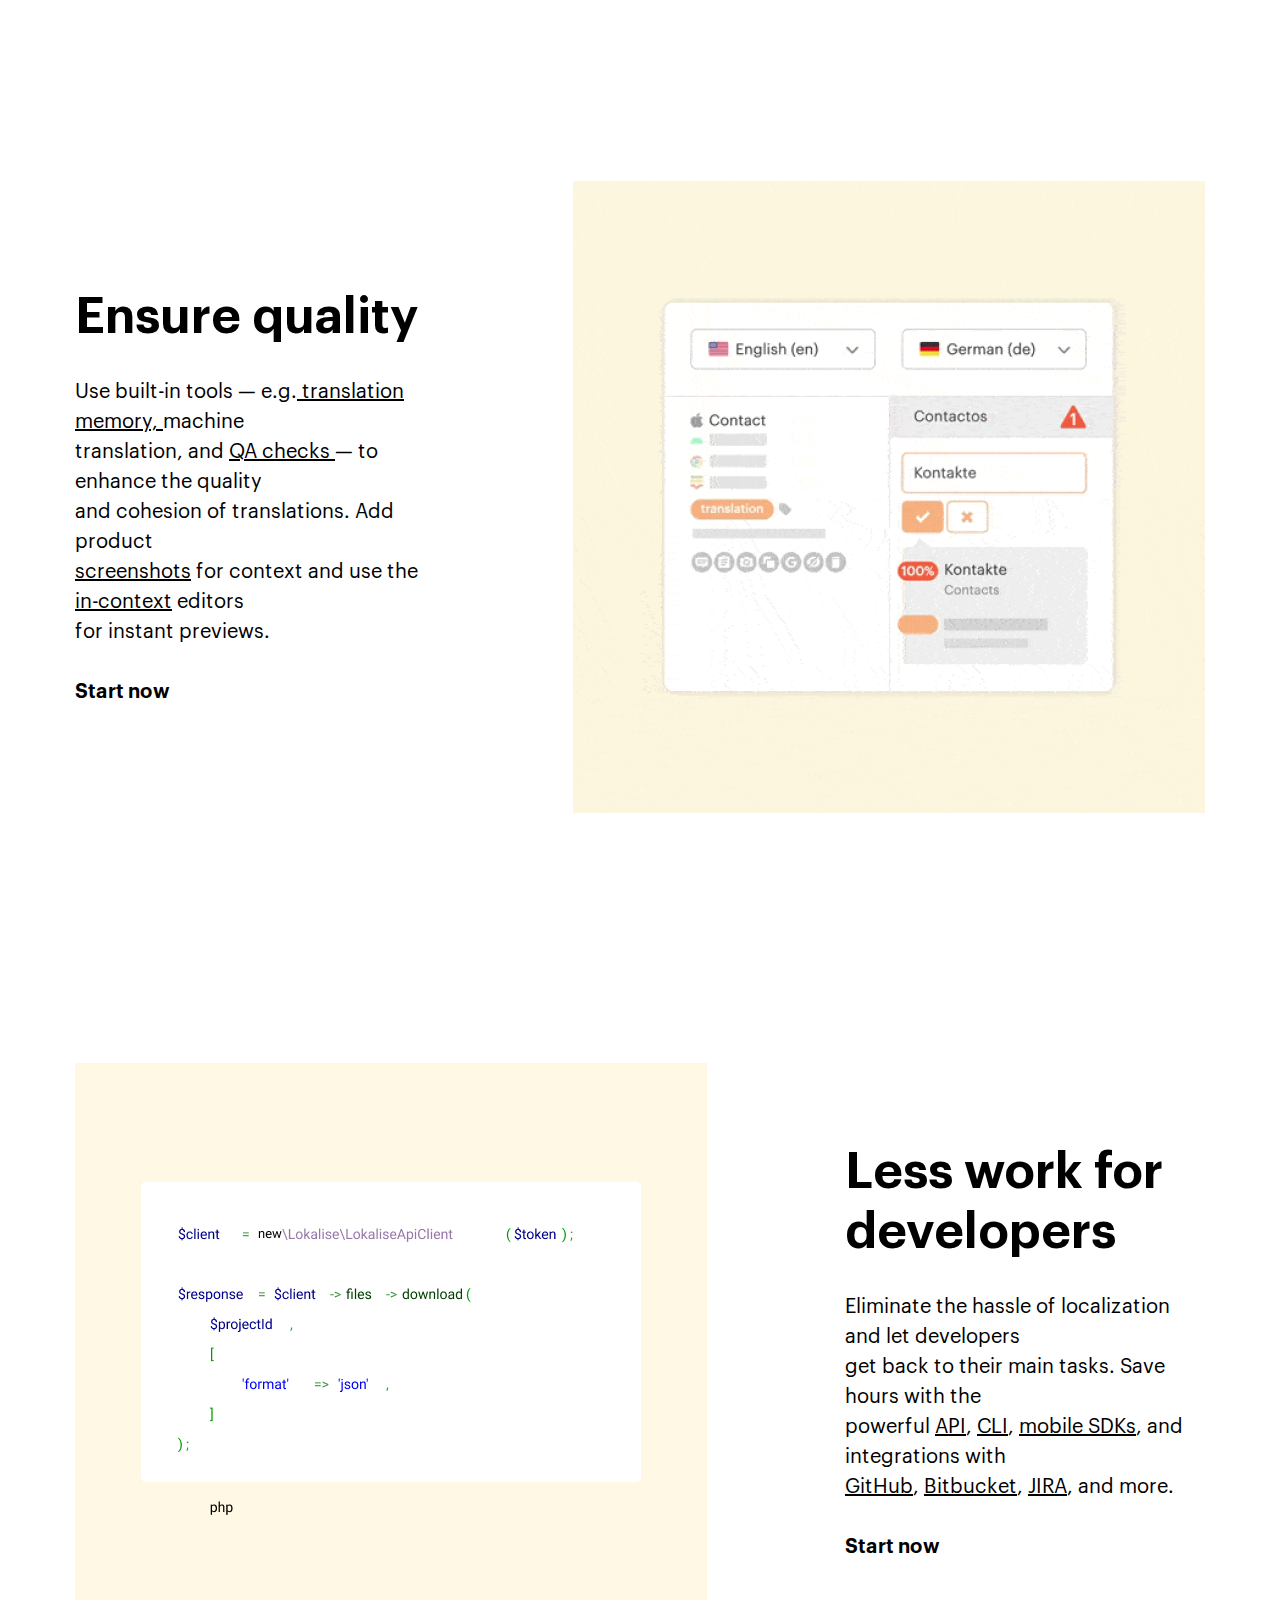
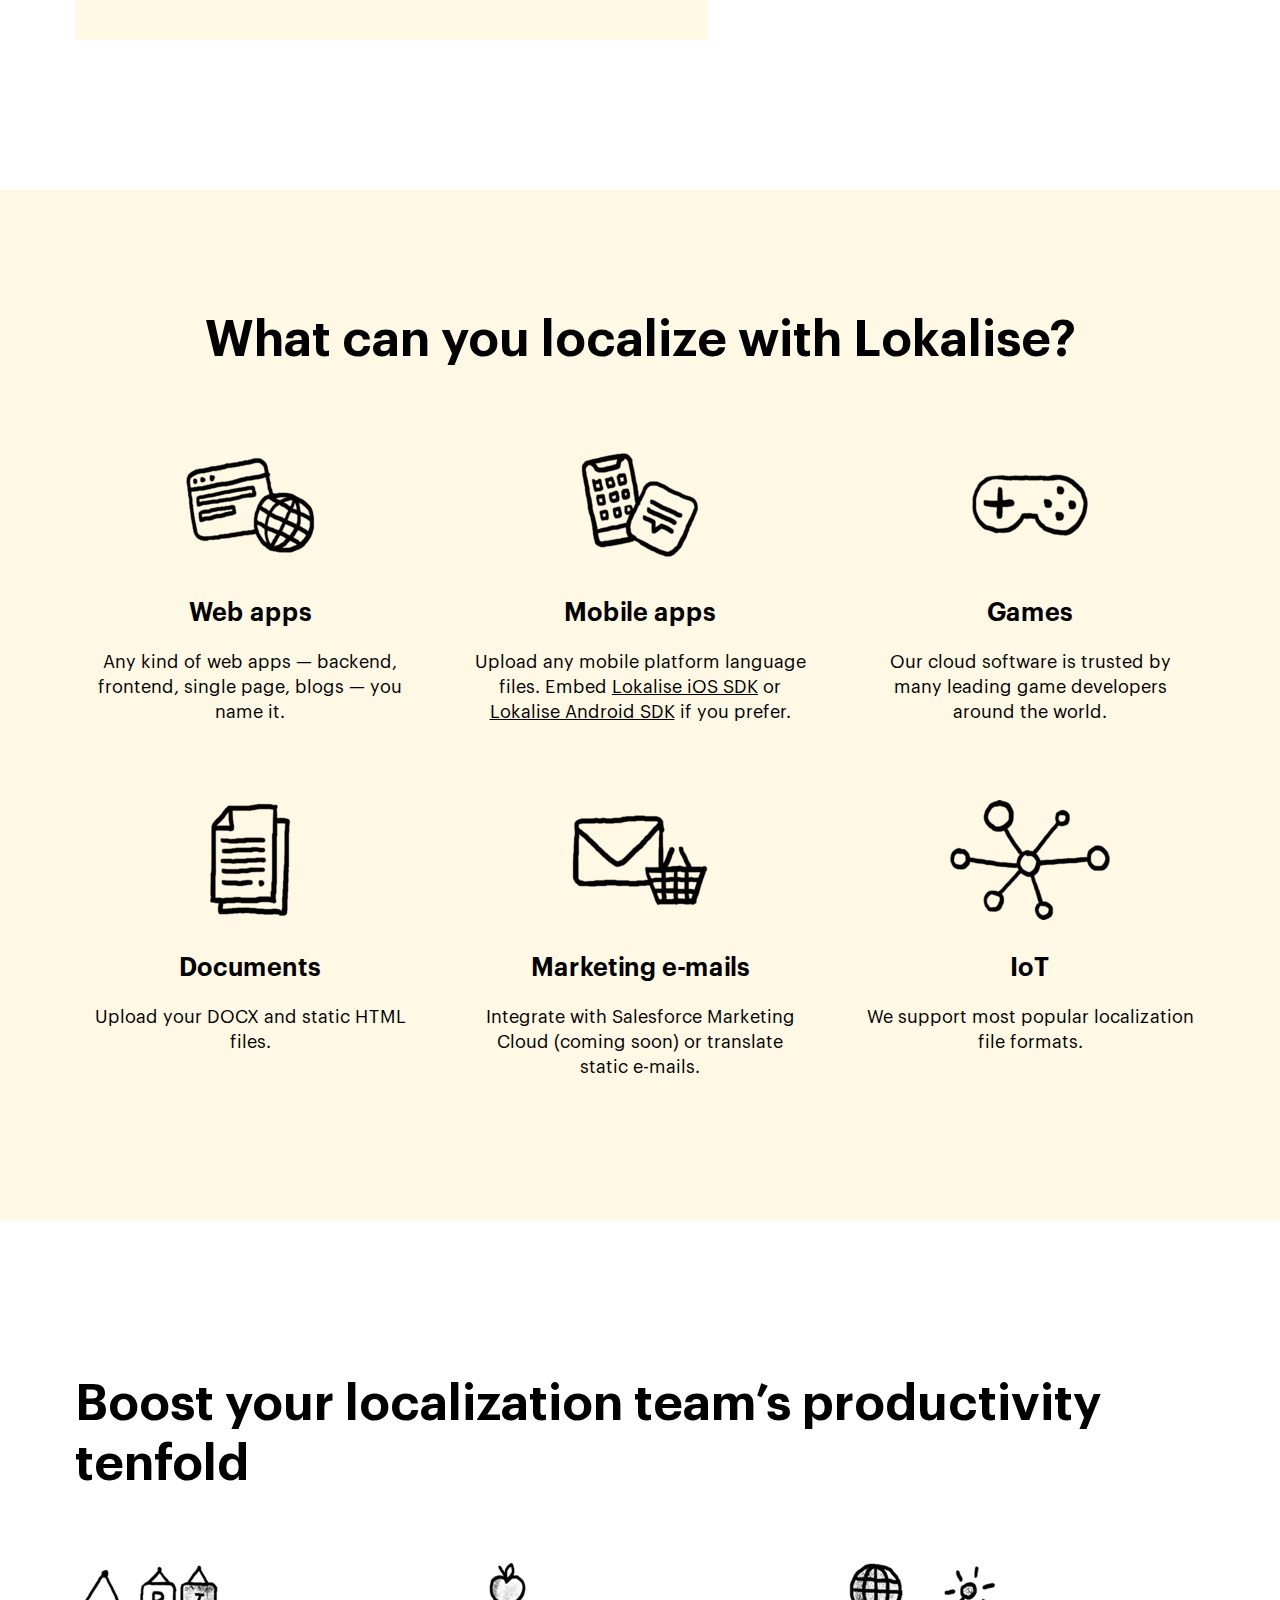
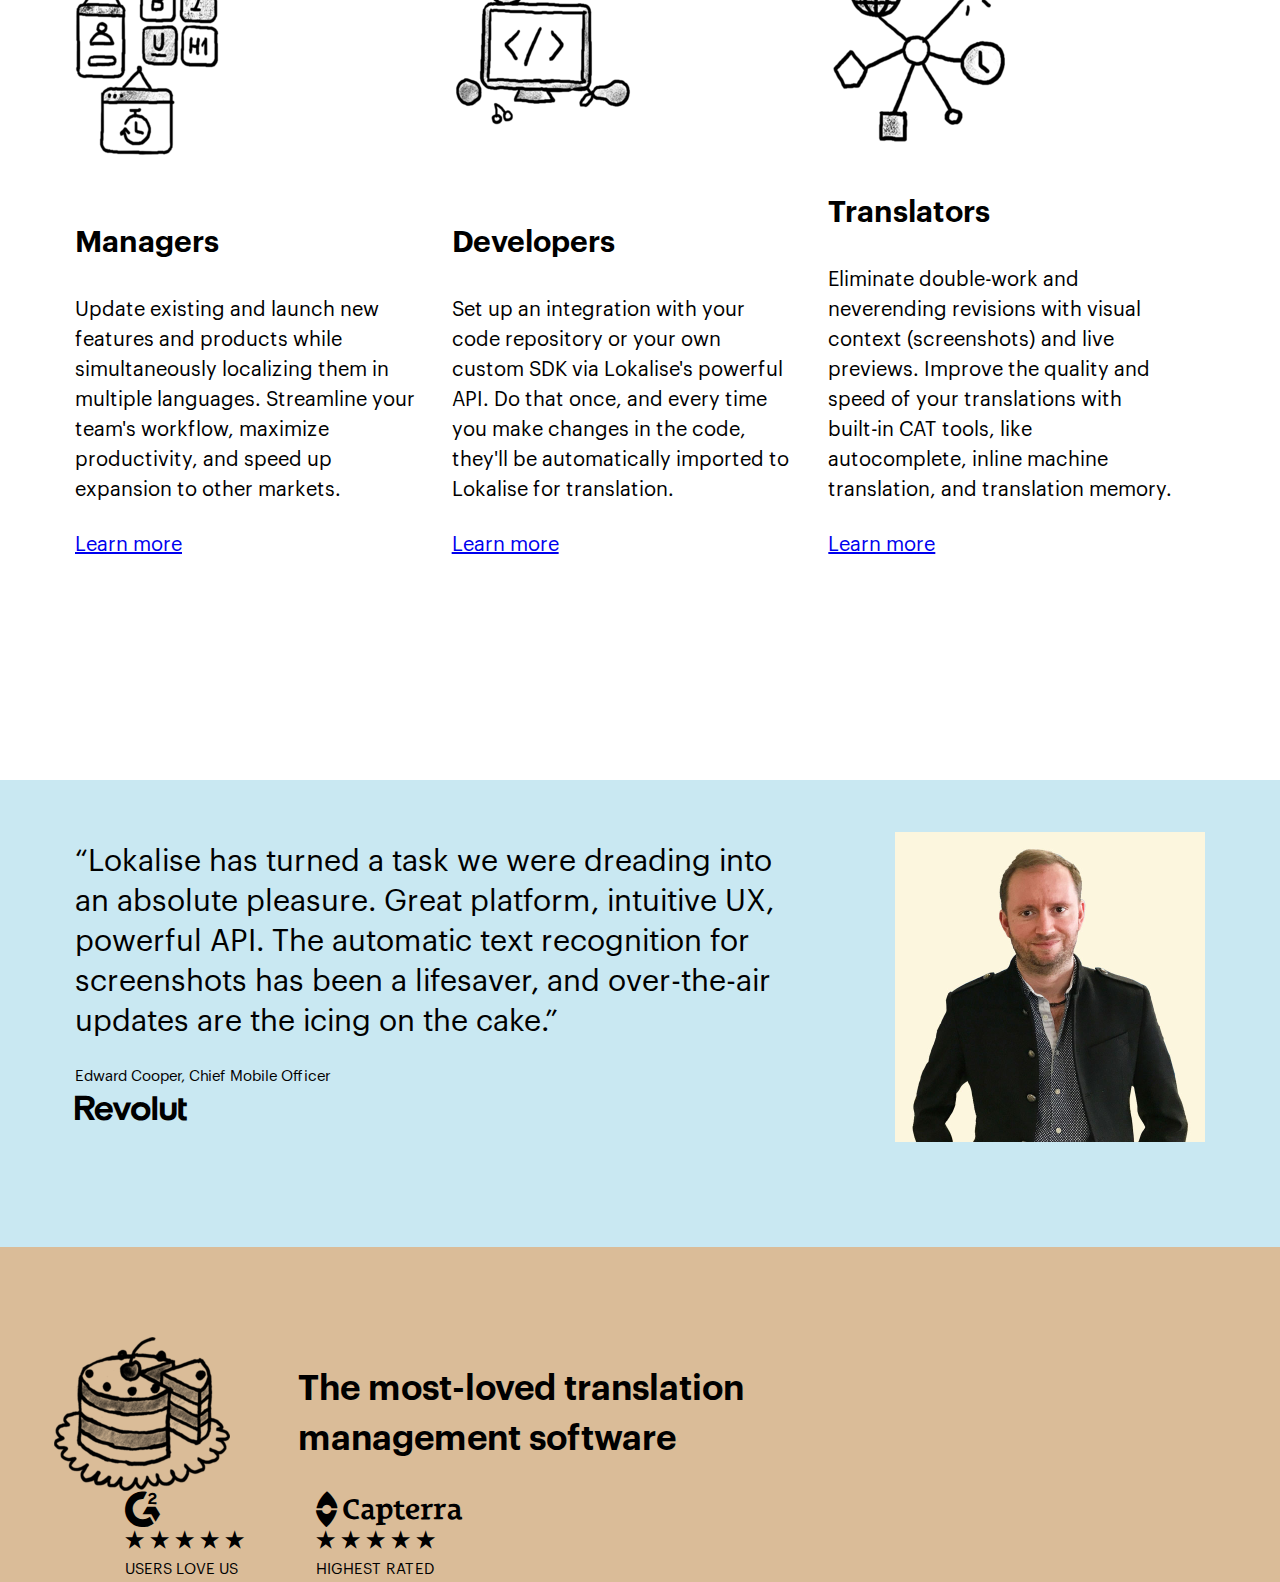
==== commit c47e5851: "flex" ====
--- a/public/index.html
+++ b/public/index.html
@@ -238,39 +238,93 @@
                                     <div class="card__local__photo">
                                         <img src="images/local_two_1.png" alt="local_two_1">
                                     </div>
-                                    <!-- <div class="card__local__text">
+                                    <div class="card__local__text">
                                         <h3>Managers</h3>
                                         <p>
                                             Update existing and launch new features and products while simultaneously localizing them in multiple languages. Streamline your team's workflow, maximize productivity, and speed up expansion to other markets.
                                         </p>
                                         <a href="#"><u>Learn more</u></a>
-                                    </div> -->
+                                    </div>
                                 </li>
                                 <li class="card__local">
                                     <div class="card__local__photo">
                                         <img src="images/local_two_2.png" alt="local_two_2">
                                     </div>
-                                    <!-- <div class="card__local__text">
+                                    <div class="card__local__text">
                                         <h3>Developers</h3>
                                         <p>
                                             Set up an integration with your code repository or your own custom SDK via Lokalise's powerful API. Do that once, and every time you make changes in the code, they'll be automatically imported to Lokalise for translation.
                                         </p>
                                         <a href="#"><u>Learn more</u></a>
-                                    </div> -->
+                                    </div>
                                 </li>
                                 <li class="card__local">
                                     <div class="card__local__photo">
                                         <img src="images/local_two_3.png" alt="local_two_3">
                                     </div>
-                                    <!-- <div class="card__local__text">
+                                    <div class="card__local__text">
                                         <h3>Translators</h3>
                                         <p>
                                             Eliminate double-work and neverending revisions with visual context (screenshots) and live previews. Improve the quality and speed of your translations with built-in CAT tools, like autocomplete, inline machine translation, and translation memory.
                                         </p>
                                         <a href="#"><u>Learn more</u></a>
-                                    </div> -->
+                                    </div>
                                 </li>
                             </ul>
+                        </div>
+                    </div>
+                </div>
+            </div>
+            <div class="article">
+                <div class="container">
+                    <div class="article__block">
+                        <div class="article__block__text">
+                            <blockquote>
+                                <p>
+                                “Lokalise has turned a task we were dreading into an absolute pleasure. Great platform, intuitive UX, powerful API. The automatic text recognition for screenshots has been a lifesaver, and over-the-air updates are the icing on the cake.”
+                                </p>
+                            </blockquote>
+                            <figcaption>
+                                Edward Cooper, Chief Mobile Officer
+                                <span class="icon-frame_4"></span>
+                            </figcaption>
+                        </div>
+                        <div class="article__block__photo">
+                            <img src="images/photo.png" alt="photo">
+                        </div>
+                    </div>
+                </div>
+            </div>
+            <div class="most">
+                <div class="container">
+                    <div class="most__block">
+                        <div class="most__block__text">
+                            <img src="images/most.png" alt="most">
+                            <h3>The most-loved translation<br> management software</h3>
+                        </div>
+                        <div class="most__block__brand">
+                            <div class="brand__icon">
+                                <span class="icon-brand"></span>
+                                <div>
+                                    <span class="icon-Vector_1"></span>
+                                    <span class="icon-Vector_1"></span>
+                                    <span class="icon-Vector_1"></span>
+                                    <span class="icon-Vector_1"></span>
+                                    <span class="icon-Vector_1"></span>
+                                </div>
+                                <p>USERS LOVE US</p>
+                            </div>
+                            <div class="brand__icon">
+                                <span class="icon-brand_2"></span>
+                                <div>
+                                    <span class="icon-Vector_1"></span>
+                                    <span class="icon-Vector_1"></span>
+                                    <span class="icon-Vector_1"></span>
+                                    <span class="icon-Vector_1"></span>
+                                    <span class="icon-Vector_1"></span>
+                                </div>
+                                <p>HIGHEST RATED</p>
+                            </div>
                         </div>
                     </div>
                 </div>
--- a/public/css/style.css
+++ b/public/css/style.css
@@ -570,6 +570,7 @@
 
 p {
   margin: 0;
+  padding: 0;
 }
 
 ul {
@@ -583,6 +584,10 @@
 h3,
 h4,
 h5 {
+  margin: 0;
+}
+
+blockquote {
   margin: 0;
 }
 
@@ -807,7 +812,7 @@
 }
 
 .local_two {
-  padding: 154px 0 187px;
+  padding: 154px 0 220px;
 }
 
 .local_two_block_list {
@@ -824,11 +829,100 @@
   padding-right: 31px;
 }
 .local_two_block_list .card__local .card__local__photo {
-  align-content: center;
-  justify-content: center;
   flex-grow: 1;
 }
 .local_two_block_list .card__local .card__local__text {
   padding-top: 50px;
 }
-/*# sourceMappingURL=[data-uri] */
+.local_two_block_list .card__local .card__local__text h3 {
+  font-weight: 600;
+  font-size: 30px;
+  line-height: 40px;
+}
+.local_two_block_list .card__local .card__local__text p {
+  padding: 33px 0 25px;
+}
+
+.article {
+  background: #C9E8F2;
+  font-size: 30px;
+  line-height: 40px;
+  letter-spacing: 0px;
+  padding: 52px 0 105px;
+}
+
+.article__block {
+  display: flex;
+  justify-content: space-between;
+}
+.article__block__text {
+  padding: 9px 0 0;
+}
+
+[class=icon-logo_l] {
+  font-size: 25px;
+}
+
+figcaption {
+  font-size: 15px;
+  line-height: 25px;
+}
+figcaption span {
+  display: block;
+  padding-top: 7px;
+}
+
+blockquote {
+  margin: 0;
+  padding: 0 95px 23px 0;
+}
+
+.most {
+  background: #DABC98;
+  padding: 90px 0 0;
+}
+
+.most__block {
+  display: flex;
+  flex-direction: row;
+  flex-wrap: wrap;
+  align-items: stretch;
+  margin-left: -21px;
+}
+.most__block__text {
+  display: flex;
+  flex-direction: row;
+  flex-wrap: wrap;
+  align-items: center;
+  padding-right: 135px;
+}
+.most__block__text h3 {
+  font-weight: 600;
+  font-size: 35px;
+  line-height: 50px;
+  padding-left: 68px;
+}
+.most__block__brand {
+  display: flex;
+  flex-direction: row;
+  align-items: center;
+}
+.most__block__brand p {
+  font-size: 15px;
+  line-height: 25px;
+}
+
+.brand__icon {
+  display: flex;
+  flex-direction: column;
+  align-content: center;
+  padding: 0 0 0 71px;
+}
+.brand__icon > span {
+  font-size: 36px;
+}
+
+[class=icon-Vector_1] {
+  font-size: 19px;
+}
+/*# sourceMappingURL=[data-uri] */
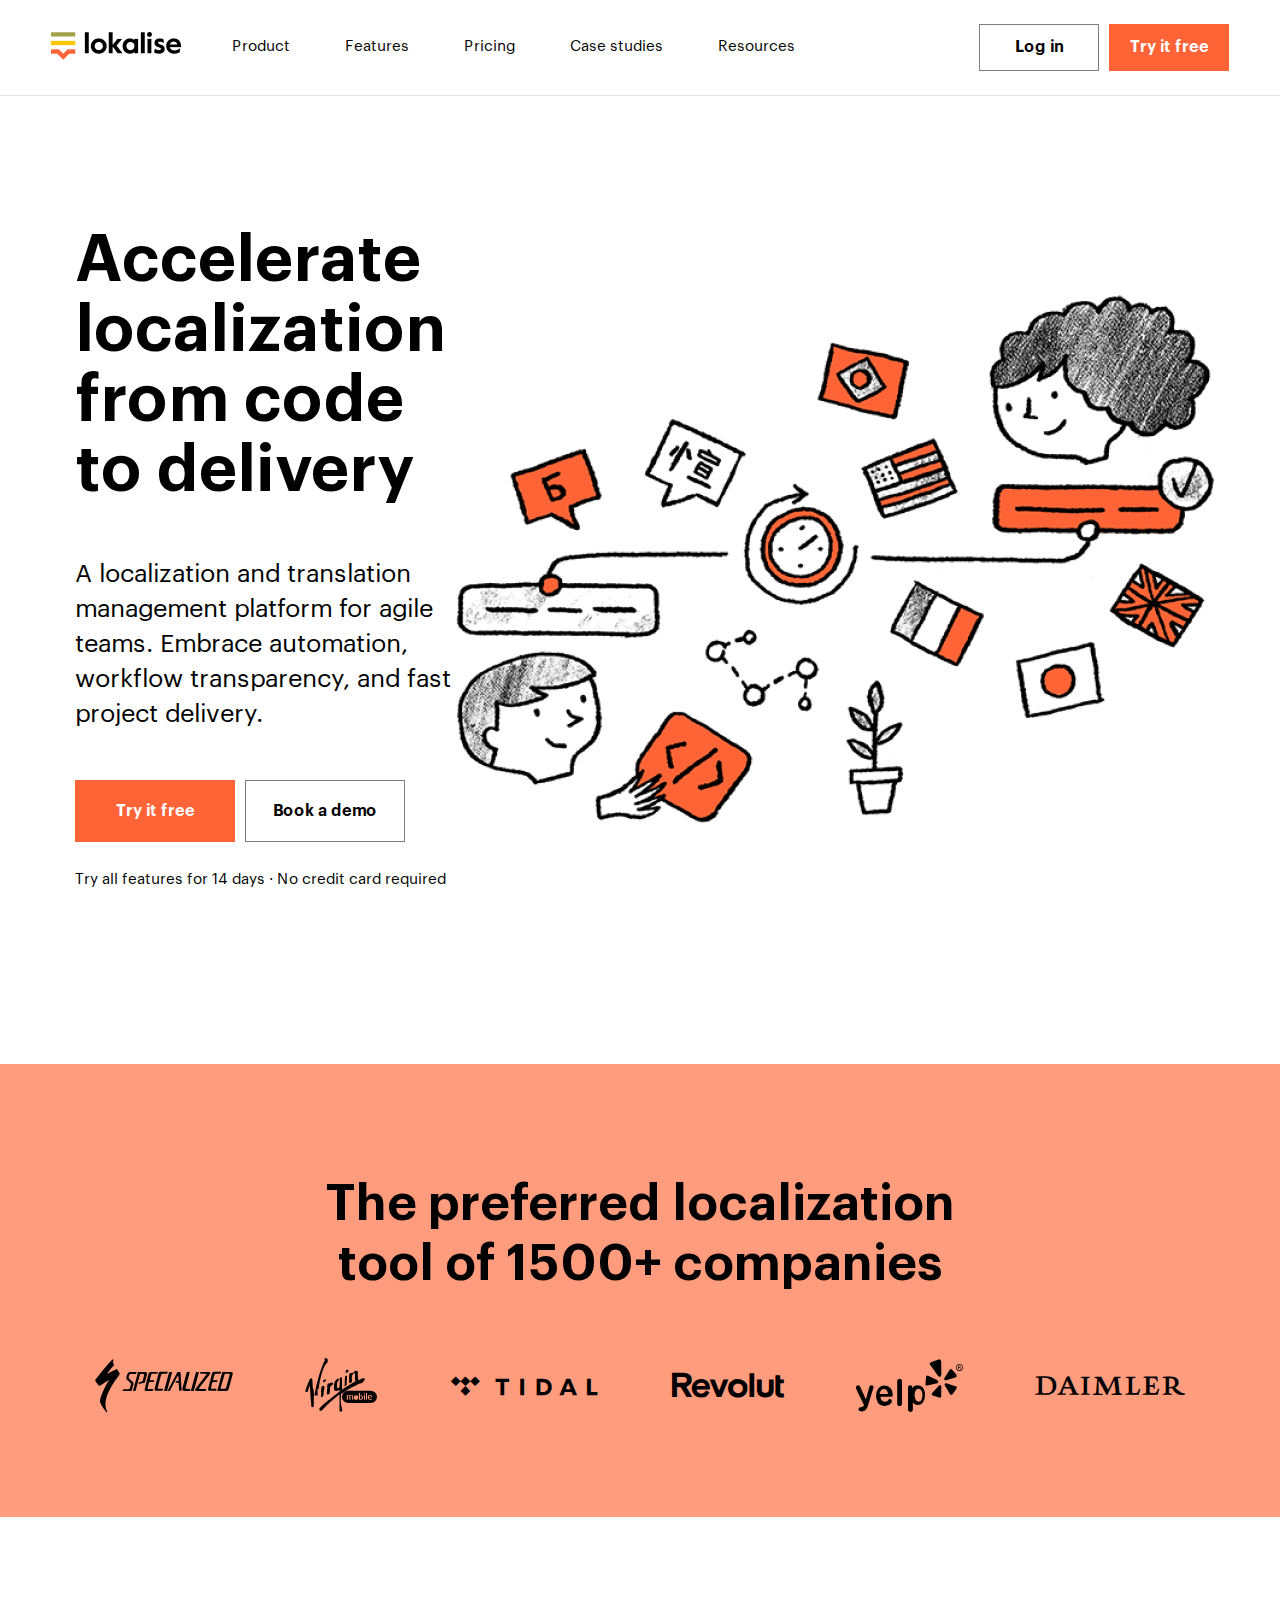
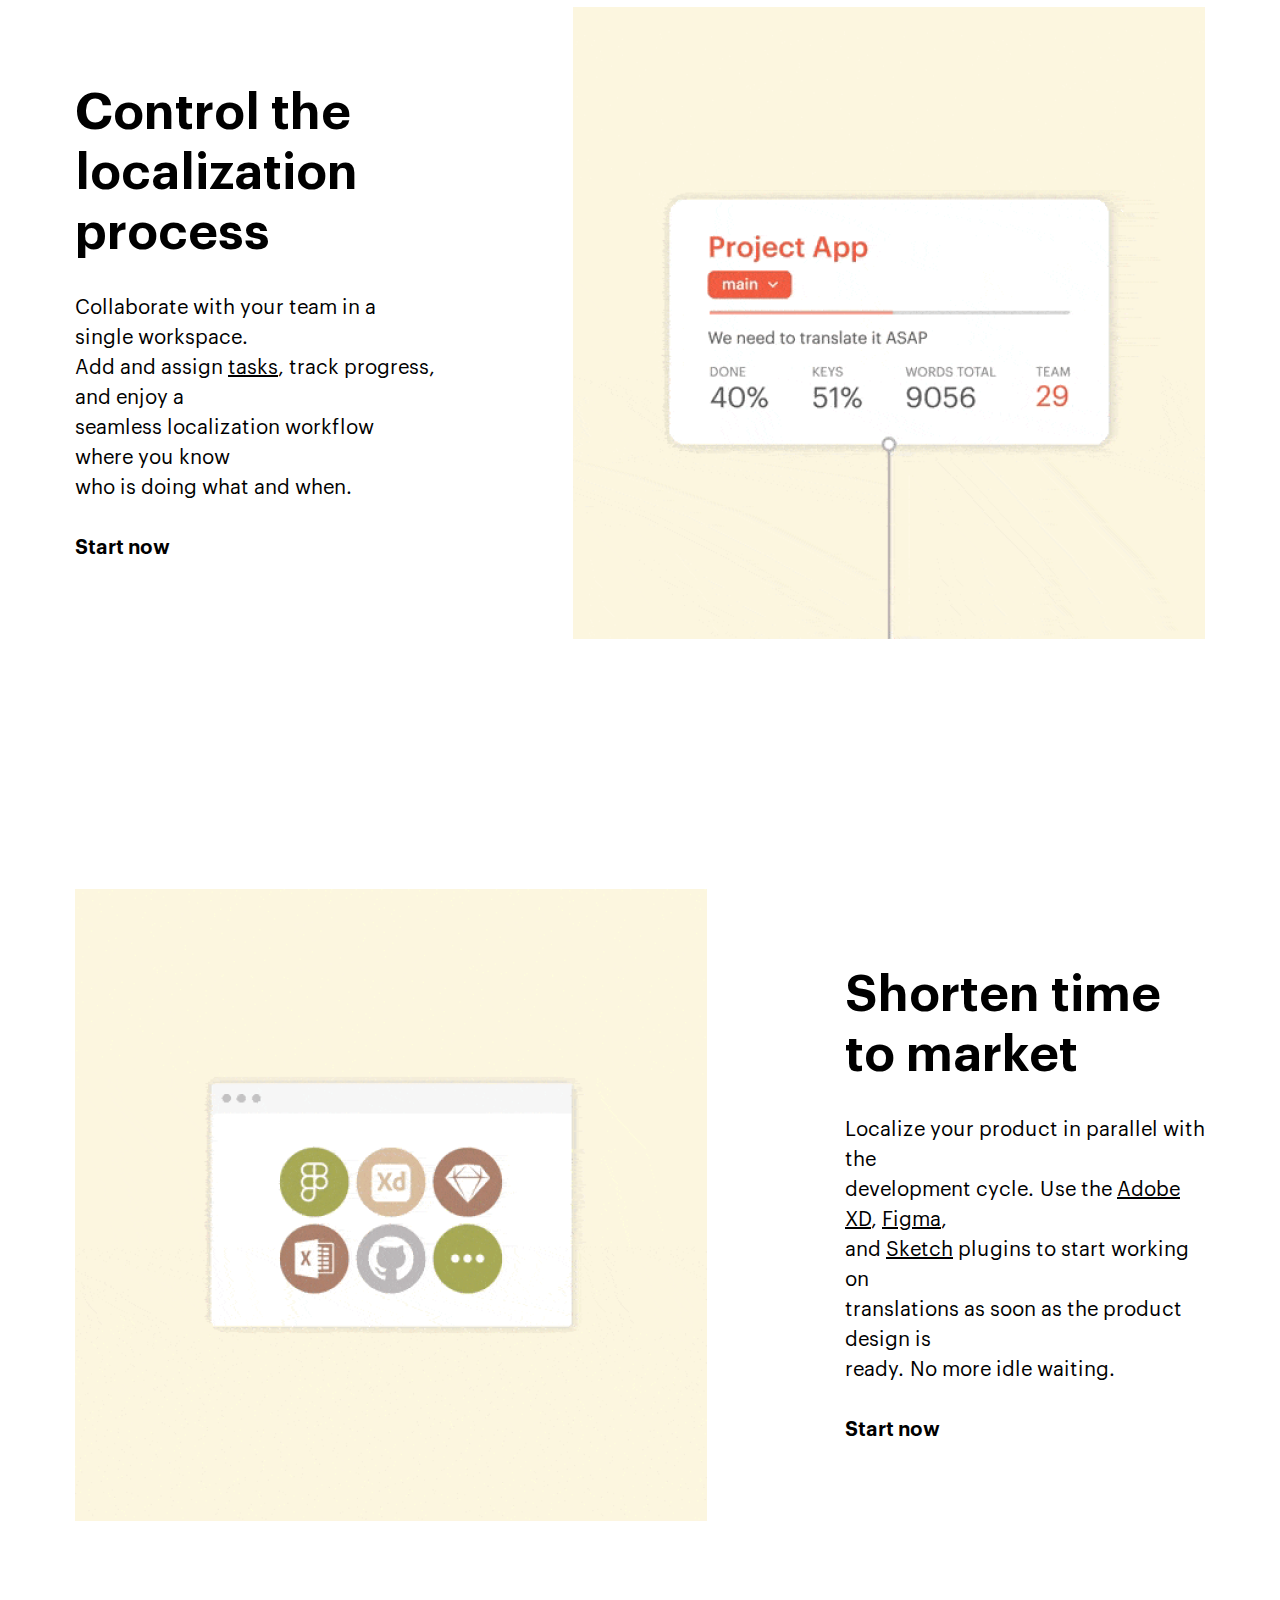
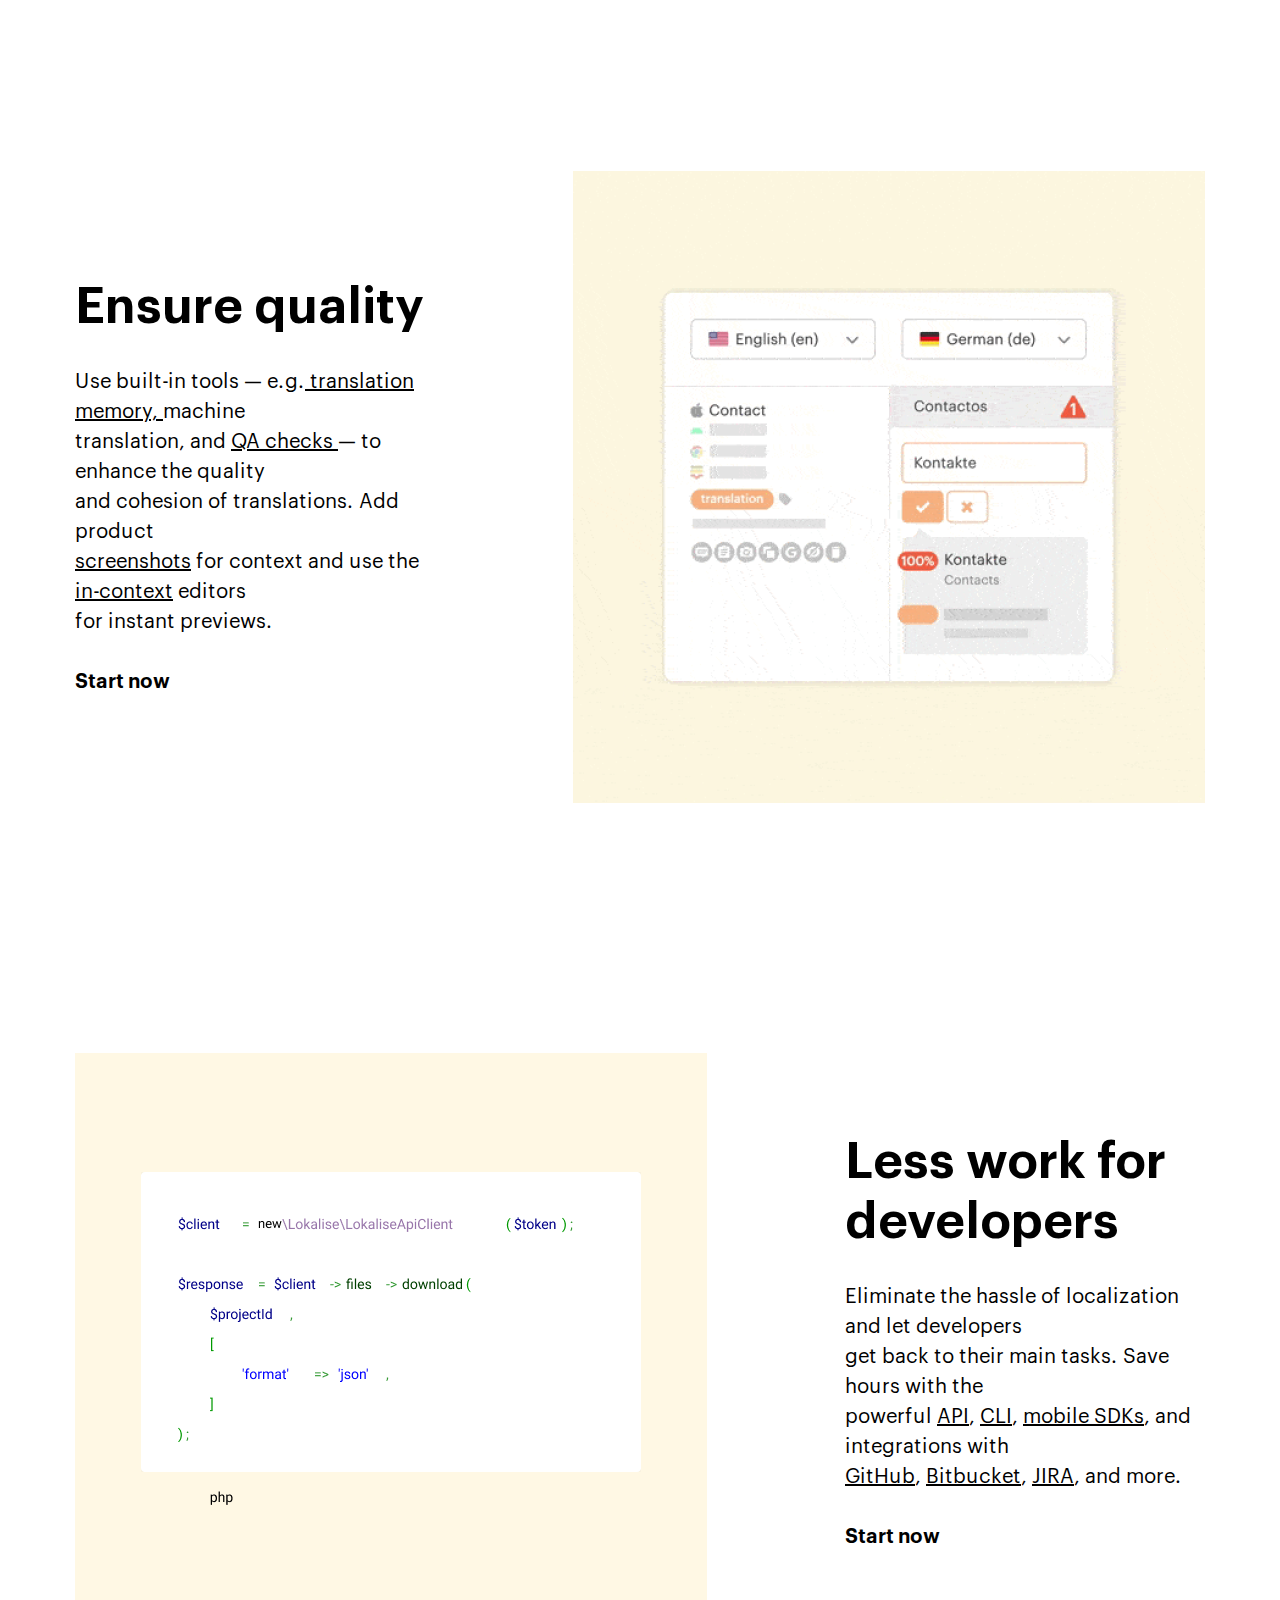
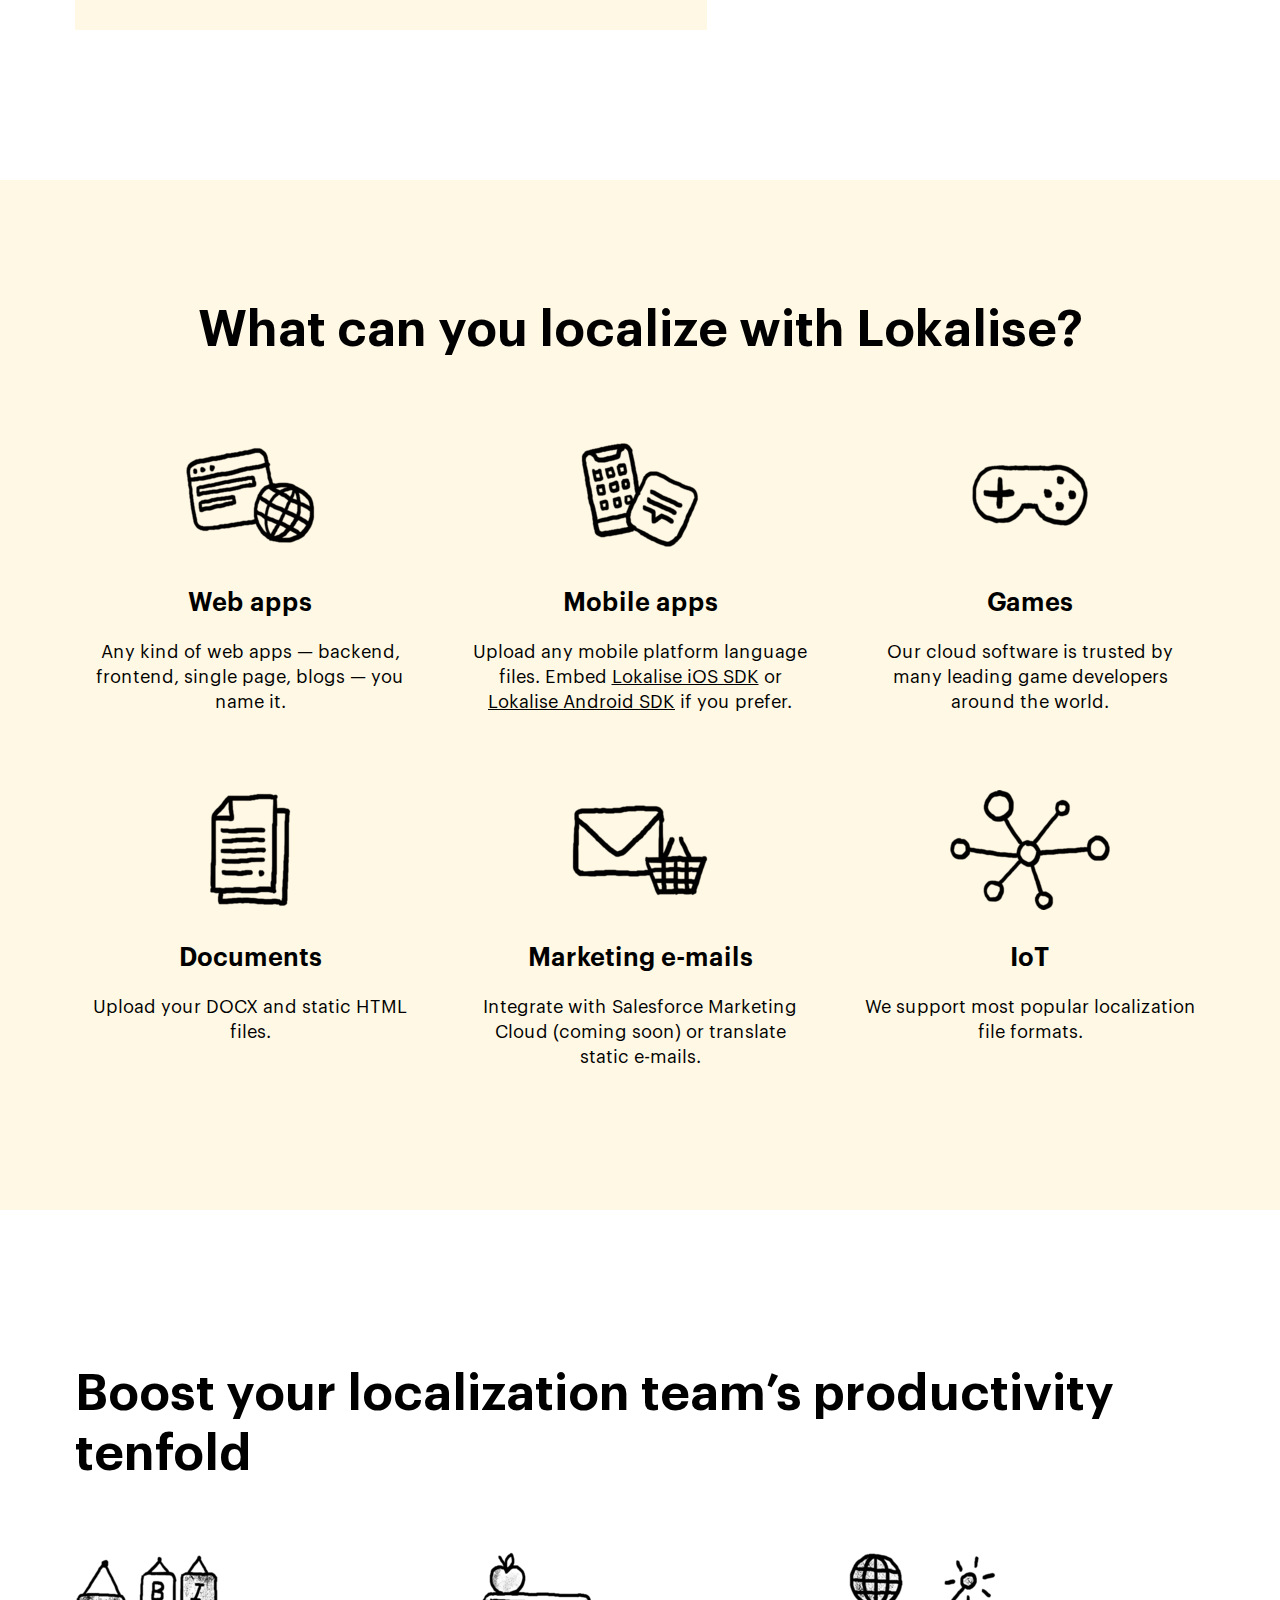
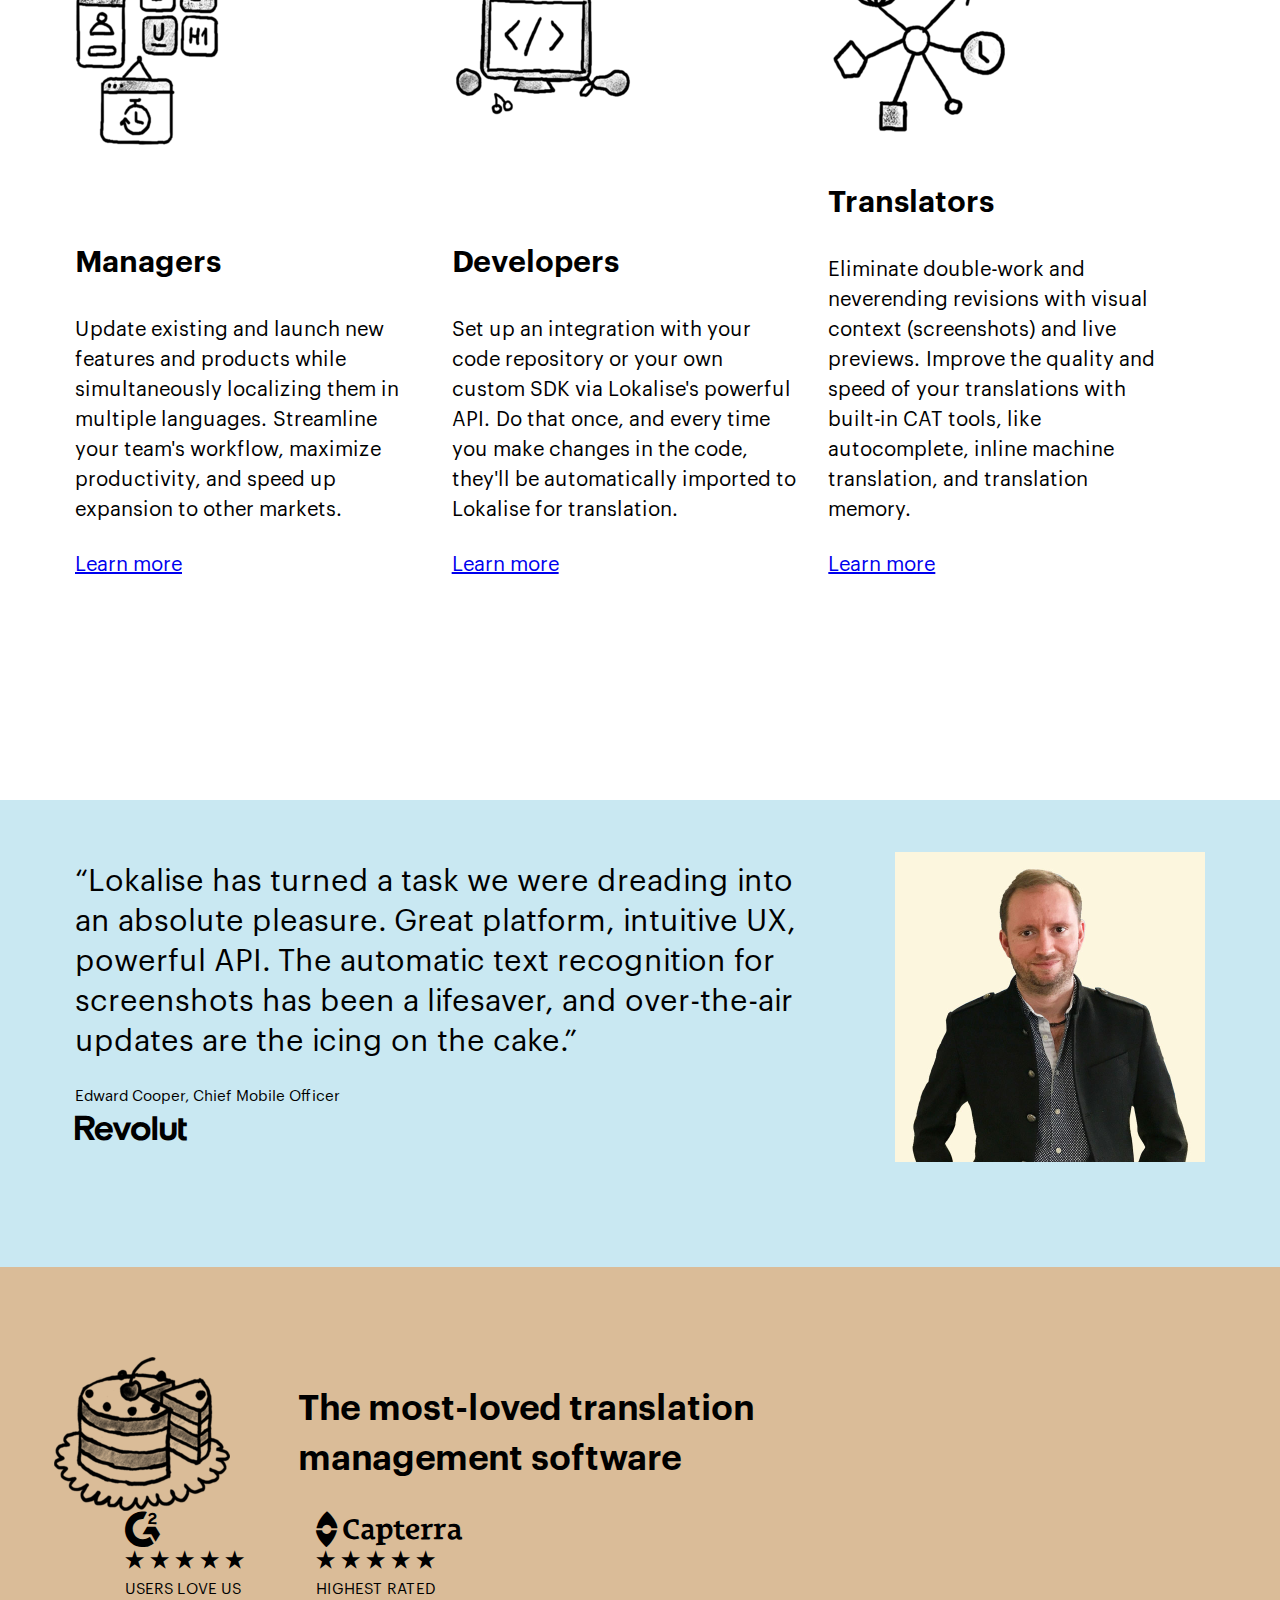
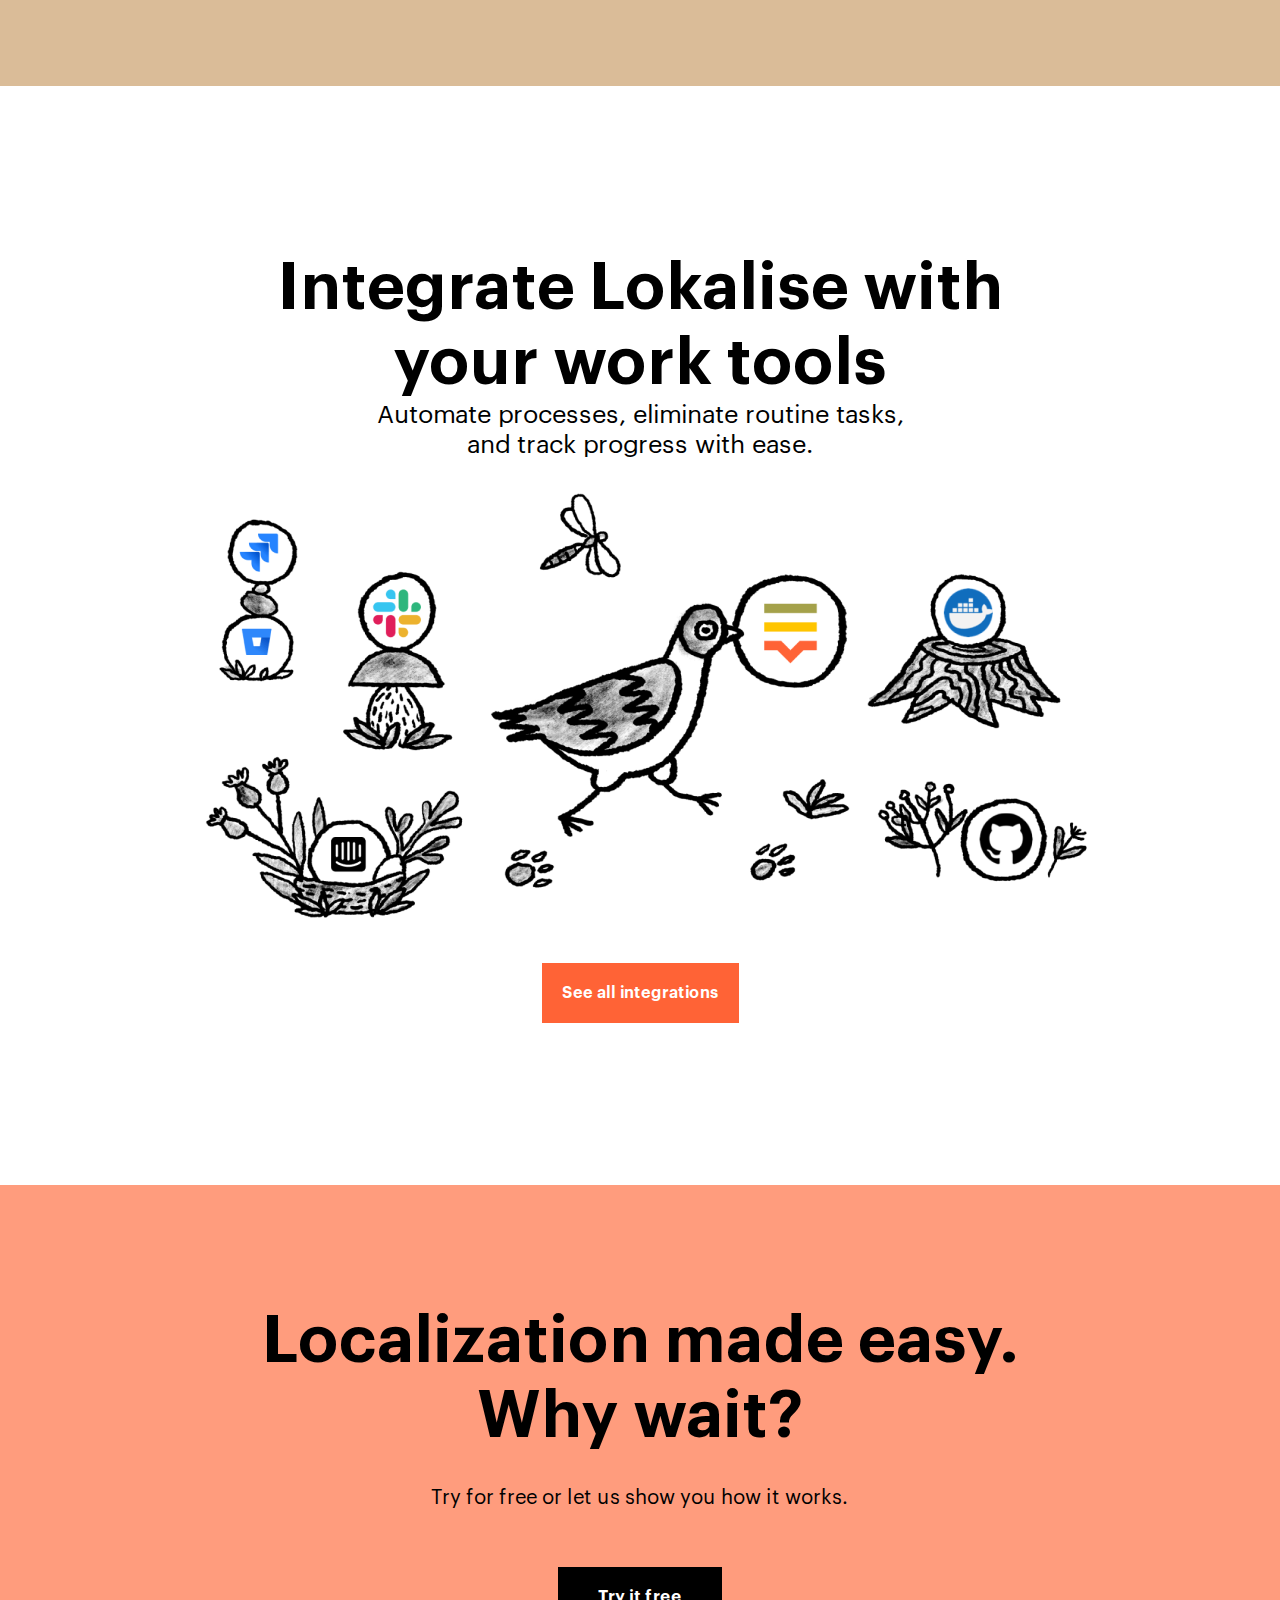
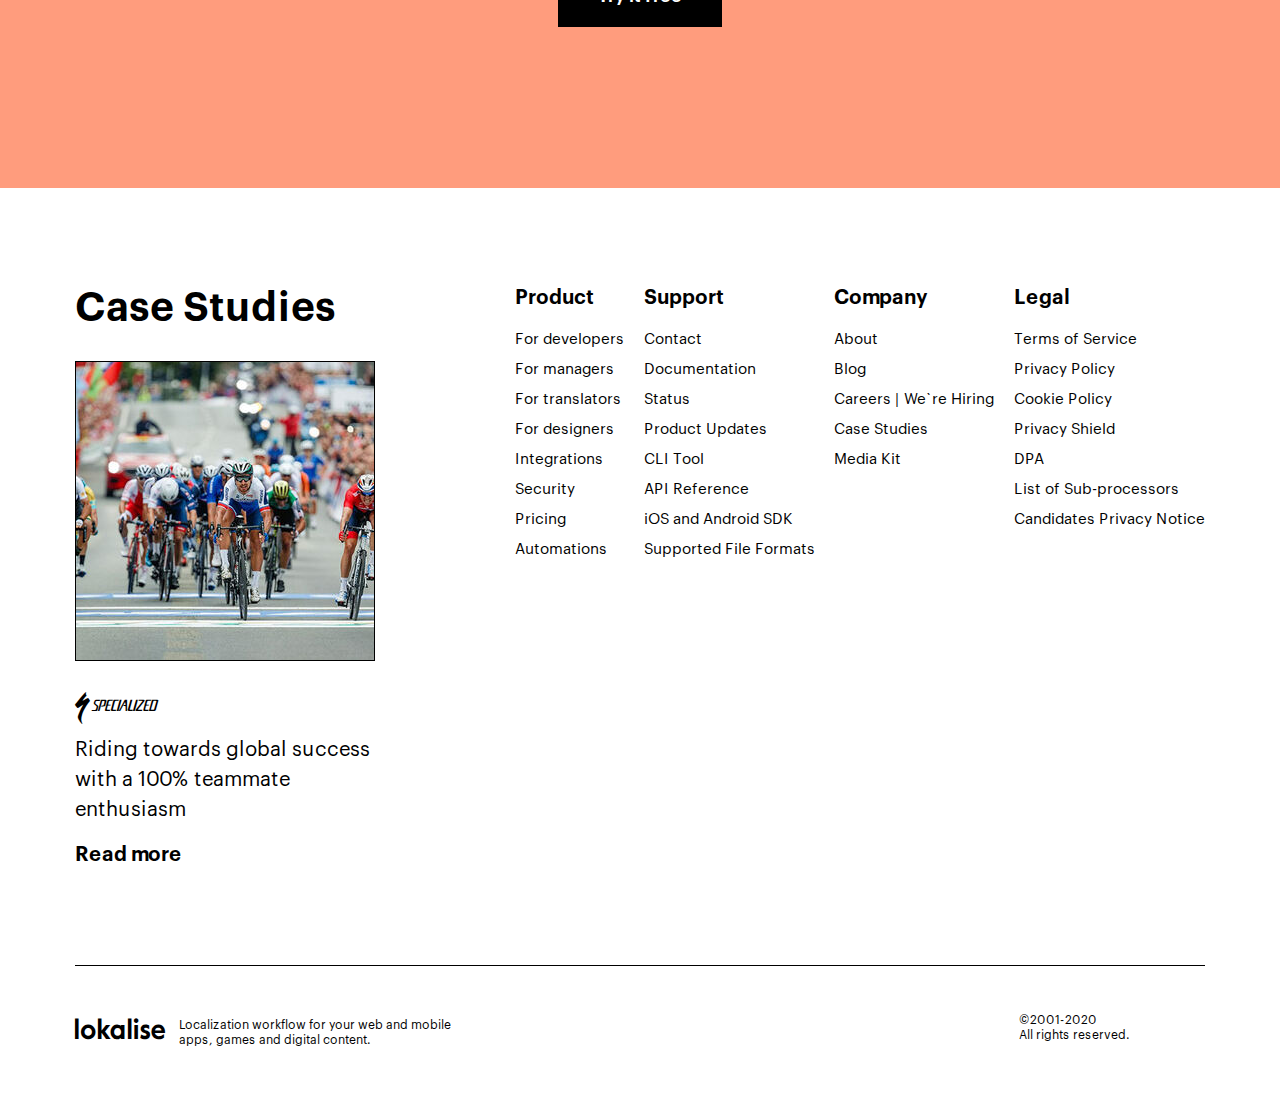
==== commit dc5afca2: "flex" ====
--- a/public/index.html
+++ b/public/index.html
@@ -22,8 +22,8 @@
                     <li><a href="#">Resources</a></li>
                 </ul>
             </div>
-            <div class="hea__btn">
-                <ul class="hea__btn__list">
+            <div>
+                <ul class="btn__groop">
                     <li>
                         <a class="btn1" href="#">Log in</a>
                     </li>
@@ -46,7 +46,7 @@
                             transparency, and fast project delivery.
                         </p>
                     </div>
-                    <ul class="hea__btn__list m__btn__list">
+                    <ul class="btn__groop m__btn__list">
                         <li>
                             <a class="btn2" href="#">Try it free</a>
                         </li>
@@ -329,9 +329,102 @@
                     </div>
                 </div>
             </div>
-        </main>
+            <div class="bird">
+                <div class="container">
+                    <div class="bird__box">
+                        <h2 class="h2__2">Integrate Lokalise with<br>your work tools</h2>
+                        <p>
+                            Automate processes, eliminate routine tasks,<br>
+                            and track progress with ease.
+                        </p>
+                        <img src="images/bird.png" alt="bird">
+                        <a href="#">See all integrations</a>
+                    </div>
+                </div>
+            </div>
+            <div class="why">
+                <div class="container">
+                    <div class="why__text">
+                        <h2 class="h2__2">
+                            Localization made easy.<br> Why wait?
+                        </h2>
+                        <p>Try for free or let us show you how it works.</p>
+                        <a href="#">Try it free</a>
+                    </div>
+                </div>
+            </div>
+            </main>
         <footer id="footer">
-
+            <div class="container">
+                <div class="f__line_top">
+                    <div class="race">
+                        <h3>Case Studies</h3>
+                        <img src="images/race.png" alt="race">
+                        <span class="icon-frame_1"></span>
+                        <p>Riding towards global success<br> with a 100% teammate<br> enthusiasm</p>
+                        <h4>Read more</h4>
+                    </div>
+                    <div class="f__menu">
+                        <div class="f__menu__list">
+                            <h4>Product</h4>
+                            <ul>
+                                <li><a href="#">For developers</a></li>
+                                <li><a href="#">For managers</a></li>
+                                <li><a href="#">For translators</a></li>
+                                <li><a href="#">For designers</a></li>
+                                <li><a href="#">Integrations</a></li>
+                                <li><a href="#">Security</a></li>
+                                <li><a href="#">Pricing</a></li>
+                                <li><a href="#">Automations</a></li>
+                            </ul>
+                        </div>
+                        <div class="f__menu__list">
+                            <h4>Support</h4>
+                            <ul>
+                                <li><a href="#">Contact</a></li>
+                                <li><a href="#">Documentation</a></li>
+                                <li><a href="#">Status</a></li>
+                                <li><a href="#">Product Updates</a></li>
+                                <li><a href="#">CLI Tool</a></li>
+                                <li><a href="#">API Reference</a></li>
+                                <li><a href="#">iOS and Android SDK</a></li>
+                                <li><a href="#">Supported File Formats</a></li>
+                            </ul>
+                        </div>
+                        <div class="f__menu__list">
+                            <h4>Company</h4>
+                            <ul>
+                                <li><a href="#">About</a></li>
+                                <li><a href="#">Blog</a></li>
+                                <li><a href="#">Careers | We`re Hiring</a></li>
+                                <li><a href="#">Case Studies</a></li>
+                                <li><a href="#">Media Kit</a></li>
+                            </ul>
+                        </div>
+                        <div class="f__menu__list">
+                            <h4>Legal</h4>
+                            <ul>
+                                <li><a href="#">Terms of Service</a></li>
+                                <li><a href="#">Privacy Policy</a></li>
+                                <li><a href="#">Cookie Policy</a></li>
+                                <li><a href="#">Privacy Shield</a></li>
+                                <li><a href="#">DPA</a></li>
+                                <li><a href="#">List of Sub-processors</a></li>
+                                <li><a href="#">Candidates Privacy Notice</a></li>
+                            </ul>
+                        </div>
+                    </div>
+                </div>
+                <div class="f__line_bottom">
+                    <div class="lokal">
+                        <span class="icon-logo_l"></span>
+                        <span>Localization workflow for your web and mobile<br> apps, games and digital content.</span>
+                    </div>
+                    <div class="date">
+                        <span>©2001-2020<br>All rights reserved.</span>
+                    </div>
+                </div>
+            </div>
         </footer>
     </div>
 </body>
--- a/public/css/style.css
+++ b/public/css/style.css
@@ -344,128 +344,16 @@
 }
 
 @font-face {
-  font-family: "Graphik";
-  src: url("../fonts/Graphik-Light.woff2") format("woff2"), url("../fonts/Graphik-Light.woff") format("woff");
-  font-weight: 300;
+  font-family: "Graphik LCG";
+  src: url("../fonts/GraphikLCG-Semibold.woff2") format("woff2"), url("../fonts/GraphikLCG-Semibold.woff") format("woff");
+  font-weight: 600;
   font-style: normal;
   font-display: swap;
 }
 @font-face {
-  font-family: "Graphik";
-  src: url("../fonts/Graphik-Extralight.woff2") format("woff2"), url("../fonts/Graphik-Extralight.woff") format("woff");
-  font-weight: 200;
-  font-style: normal;
-  font-display: swap;
-}
-@font-face {
-  font-family: "Graphik Super";
-  src: url("../fonts/Graphik-Super.woff2") format("woff2"), url("../fonts/Graphik-Super.woff") format("woff");
-  font-weight: 900;
-  font-style: normal;
-  font-display: swap;
-}
-@font-face {
-  font-family: "Graphik";
-  src: url("../fonts/Graphik-Light.woff2") format("woff2"), url("../fonts/Graphik-Light.woff") format("woff");
-  font-weight: 300;
-  font-style: normal;
-  font-display: swap;
-}
-@font-face {
-  font-family: "Graphik";
-  src: url("../fonts/Graphik-Medium.woff2") format("woff2"), url("../fonts/Graphik-Medium.woff") format("woff");
-  font-weight: 500;
-  font-style: normal;
-  font-display: swap;
-}
-@font-face {
-  font-family: "Graphik";
-  src: url("../fonts/Graphik-Semibold.woff2") format("woff2"), url("../fonts/Graphik-Semibold.woff") format("woff");
-  font-weight: 600;
-  font-style: normal;
-  font-display: swap;
-}
-@font-face {
-  font-family: "Graphik";
-  src: url("../fonts/Graphik-Thin.woff2") format("woff2"), url("../fonts/Graphik-Thin.woff") format("woff");
-  font-weight: 100;
-  font-style: normal;
-  font-display: swap;
-}
-@font-face {
-  font-family: "Graphik";
-  src: url("../fonts/Graphik-Regular.woff2") format("woff2"), url("../fonts/Graphik-Regular.woff") format("woff");
+  font-family: "Graphik LCG";
+  src: url("../fonts/GraphikLCG-Regular.woff2") format("woff2"), url("../fonts/GraphikLCG-Regular.woff") format("woff");
   font-weight: normal;
-  font-style: normal;
-  font-display: swap;
-}
-@font-face {
-  font-family: "Graphik";
-  src: url("../fonts/Graphik-Bold.woff2") format("woff2"), url("../fonts/Graphik-Bold.woff") format("woff");
-  font-weight: bold;
-  font-style: normal;
-  font-display: swap;
-}
-@font-face {
-  font-family: "Graphik";
-  src: url("Graphik-Medium.woff2") format("woff2"), url("Graphik-Medium.woff") format("woff");
-  font-weight: 500;
-  font-style: normal;
-  font-display: swap;
-}
-@font-face {
-  font-family: "Graphik";
-  src: url("../fonts/Graphik-Black.woff2") format("woff2"), url("../fonts/Graphik-Black.woff") format("woff");
-  font-weight: 900;
-  font-style: normal;
-  font-display: swap;
-}
-@font-face {
-  font-family: "Graphik";
-  src: url("../fonts/Graphik-Semibold.woff2") format("woff2"), url("../fonts/Graphik-Semibold.woff") format("woff");
-  font-weight: 600;
-  font-style: normal;
-  font-display: swap;
-}
-@font-face {
-  font-family: "Graphik";
-  src: url("../fonts/Graphik-Bold.woff2") format("woff2"), url("../fonts/Graphik-Bold.woff") format("woff");
-  font-weight: bold;
-  font-style: normal;
-  font-display: swap;
-}
-@font-face {
-  font-family: "Graphik";
-  src: url("../fonts/Graphik-Extralight.woff2") format("woff2"), url("../fonts/Graphik-Extralight.woff") format("woff");
-  font-weight: 200;
-  font-style: normal;
-  font-display: swap;
-}
-@font-face {
-  font-family: "Graphik";
-  src: url("../fonts/Graphik-Regular.woff2") format("woff2"), url("../fonts/Graphik-Regular.woff") format("woff");
-  font-weight: normal;
-  font-style: normal;
-  font-display: swap;
-}
-@font-face {
-  font-family: "Graphik";
-  src: url("../fonts/Graphik-Thin.woff2") format("woff2"), url("../fonts/Graphik-Thin.woff") format("woff");
-  font-weight: 100;
-  font-style: normal;
-  font-display: swap;
-}
-@font-face {
-  font-family: "Graphik Super";
-  src: url("../fonts/Graphik-Super.woff2") format("woff2"), url("../fonts/Graphik-Super.woff") format("woff");
-  font-weight: 900;
-  font-style: normal;
-  font-display: swap;
-}
-@font-face {
-  font-family: "Graphik";
-  src: url("../fonts/Graphik-Black.woff2") format("woff2"), url("../fonts/Graphik-Black.woff") format("woff");
-  font-weight: 900;
   font-style: normal;
   font-display: swap;
 }
@@ -539,7 +427,7 @@
 }
 
 body {
-  font-family: "Graphik";
+  font-family: "Graphik LCG";
   font-weight: 400;
   font-size: 20px;
   line-height: 30px;
@@ -589,6 +477,12 @@
 
 blockquote {
   margin: 0;
+}
+
+.h2__2 {
+  font-weight: 600;
+  font-size: 65px;
+  line-height: 75px;
 }
 
 .btn1 {
@@ -618,6 +512,18 @@
   line-height: 60px;
 }
 
+.btn__groop {
+  padding: 0 51px 0 0;
+  display: flex;
+  font-weight: 600;
+  font-size: 16px;
+  line-height: 45px;
+  margin: 0 -5px;
+}
+.btn__groop > li {
+  padding: 0 5px;
+}
+
 #header {
   display: flex;
   flex-wrap: wrap;
@@ -637,9 +543,10 @@
 .hea__logo .menu {
   display: flex;
   flex-wrap: wrap;
+  flex-grow: 1;
   justify-content: space-between;
   align-items: center;
-  max-width: 653px;
+  max-width: 900px;
   font-size: 15px;
   line-height: 20px;
   padding-left: 51px;
@@ -649,20 +556,6 @@
 }
 .hea__logo .menu > li a {
   color: #000000;
-}
-
-.hea__btn {
-  padding: 0 51px 0 0;
-}
-.hea__btn__list {
-  display: flex;
-  font-weight: 600;
-  font-size: 16px;
-  line-height: 45px;
-  margin: 0 -5px;
-}
-.hea__btn__list > li {
-  padding: 0 5px;
 }
 
 .m__line1 {
@@ -879,7 +772,7 @@
 
 .most {
   background: #DABC98;
-  padding: 90px 0 0;
+  padding: 90px 0 84px;
 }
 
 .most__block {
@@ -925,4 +818,114 @@
 [class=icon-Vector_1] {
   font-size: 19px;
 }
-/*# sourceMappingURL=[data-uri] */
+
+.bird {
+  padding: 165px 0 162px;
+}
+
+.bird__box {
+  font-size: 25px;
+  line-height: 30px;
+  display: flex;
+  flex-direction: column;
+  flex-wrap: wrap;
+  align-items: center;
+  text-align: center;
+}
+.bird__box a {
+  color: #fff;
+  font-weight: 600;
+  font-size: 16px;
+  line-height: 60px;
+  background: #FF6336;
+  padding: 0 20px;
+}
+.bird__box img {
+  margin: 25px 0 32px;
+}
+
+.why {
+  padding: 119px 0 161px;
+  background: #FF9C7D;
+}
+.why__text {
+  display: flex;
+  flex-direction: column;
+  align-items: center;
+  text-align: center;
+}
+.why p {
+  padding: 29px 0 54px;
+}
+.why a {
+  font-weight: 600;
+  font-size: 17px;
+  line-height: 60px;
+  color: #fff;
+  padding: 0 40px;
+  background: #000;
+}
+
+.f__line_top {
+  display: flex;
+  flex-direction: row;
+  padding: 95px 0 95px;
+  border-bottom: 1px solid #000;
+}
+
+.race {
+  display: flex;
+  flex-direction: column;
+}
+.race h3 {
+  font-weight: 600;
+  font-size: 40px;
+  line-height: 50px;
+  padding: 0 0 28px;
+}
+.race .icon-frame_1 {
+  font-size: 32px;
+  padding: 31px 0 11px;
+}
+.race h4 {
+  padding: 15px 0 0;
+}
+
+.f__menu {
+  display: flex;
+  flex-direction: row;
+  flex-wrap: wrap;
+  flex-grow: 1;
+  padding-left: 140px;
+  justify-content: space-between;
+}
+.f__menu ul {
+  padding: 10px 0 0 0;
+}
+.f__menu a {
+  color: #000;
+  font-size: 15px;
+  line-height: 15px;
+}
+
+.f__line_bottom {
+  display: flex;
+  flex-direction: row;
+  flex-wrap: wrap;
+  justify-content: space-between;
+  padding: 47px 76px 48px 0;
+  font-size: 12px;
+  line-height: 15px;
+}
+.f__line_bottom .lokal {
+  display: flex;
+  flex-direction: row;
+  flex-wrap: wrap;
+  align-items: flex-start;
+  padding-top: 5px;
+}
+.f__line_bottom .lokal .icon-logo_l {
+  padding-right: 14px;
+  font-size: 21px;
+}
+/*# sourceMappingURL=[data-uri] */
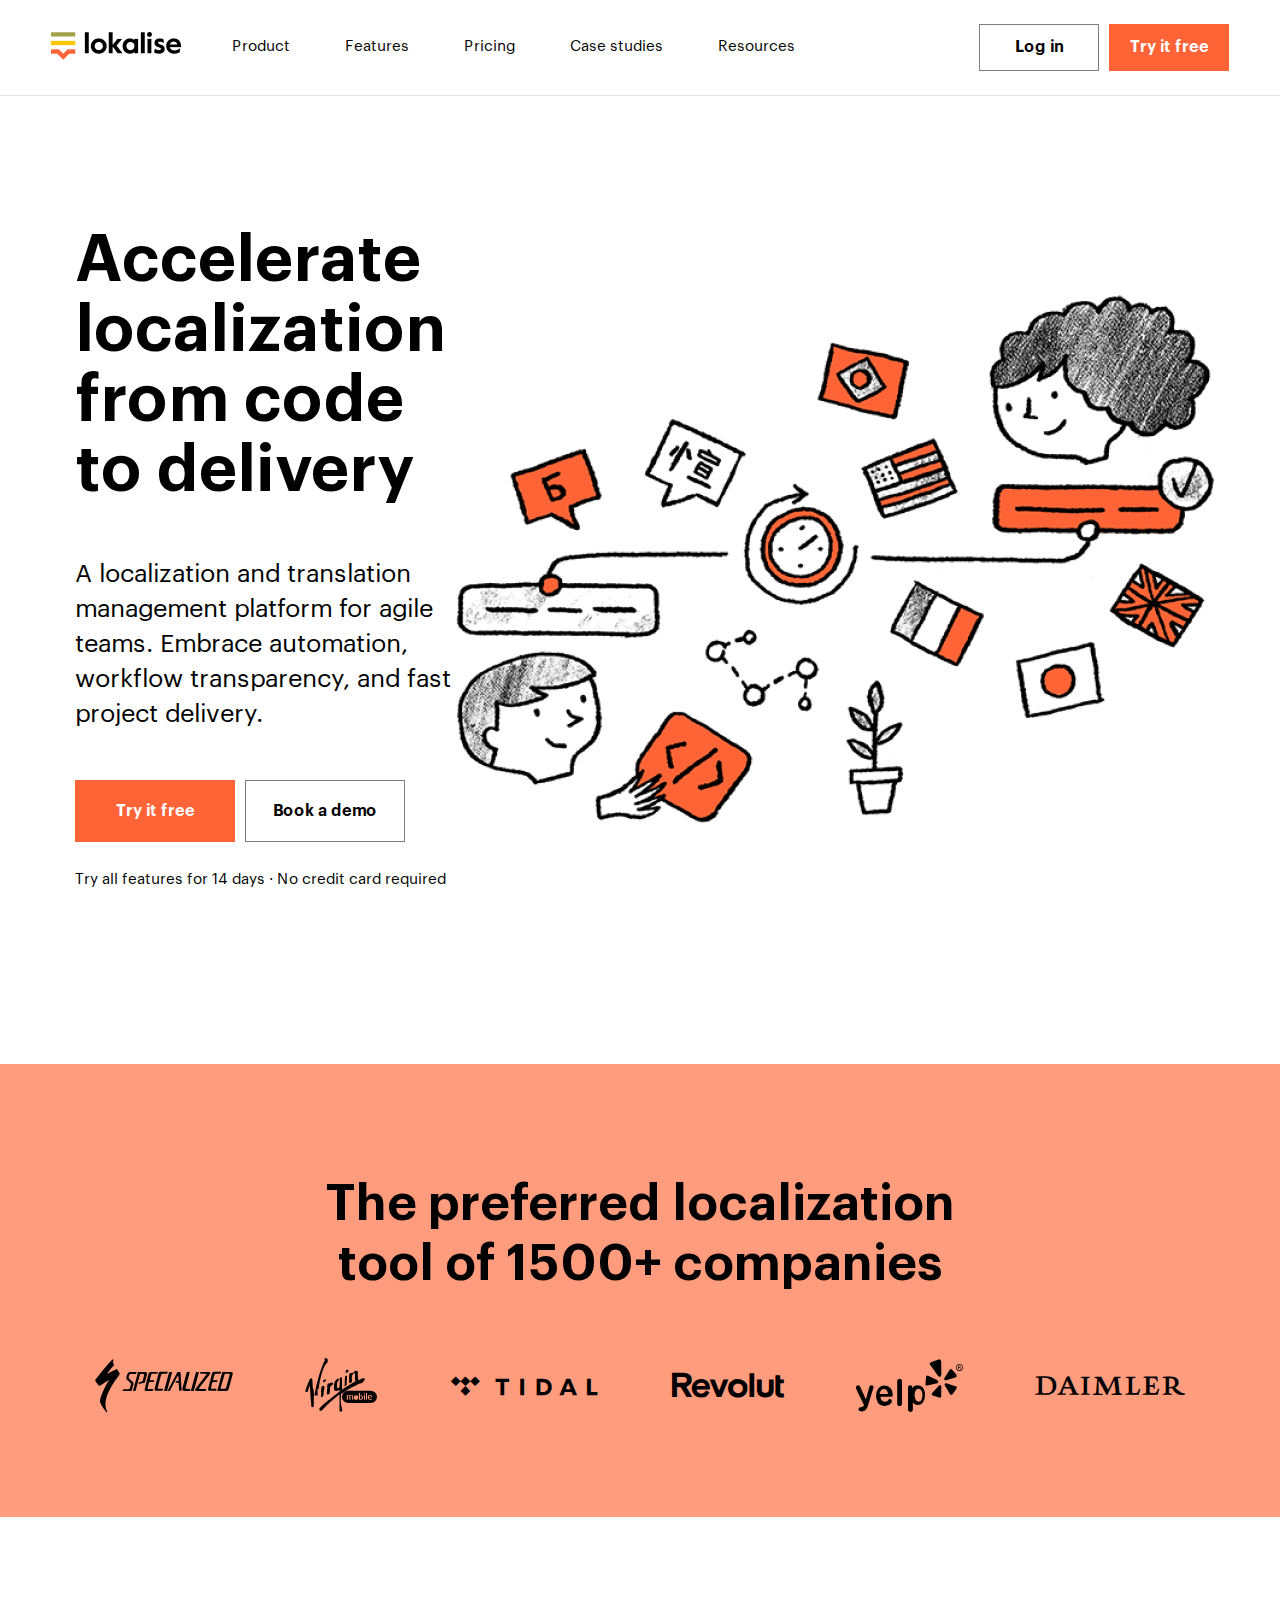
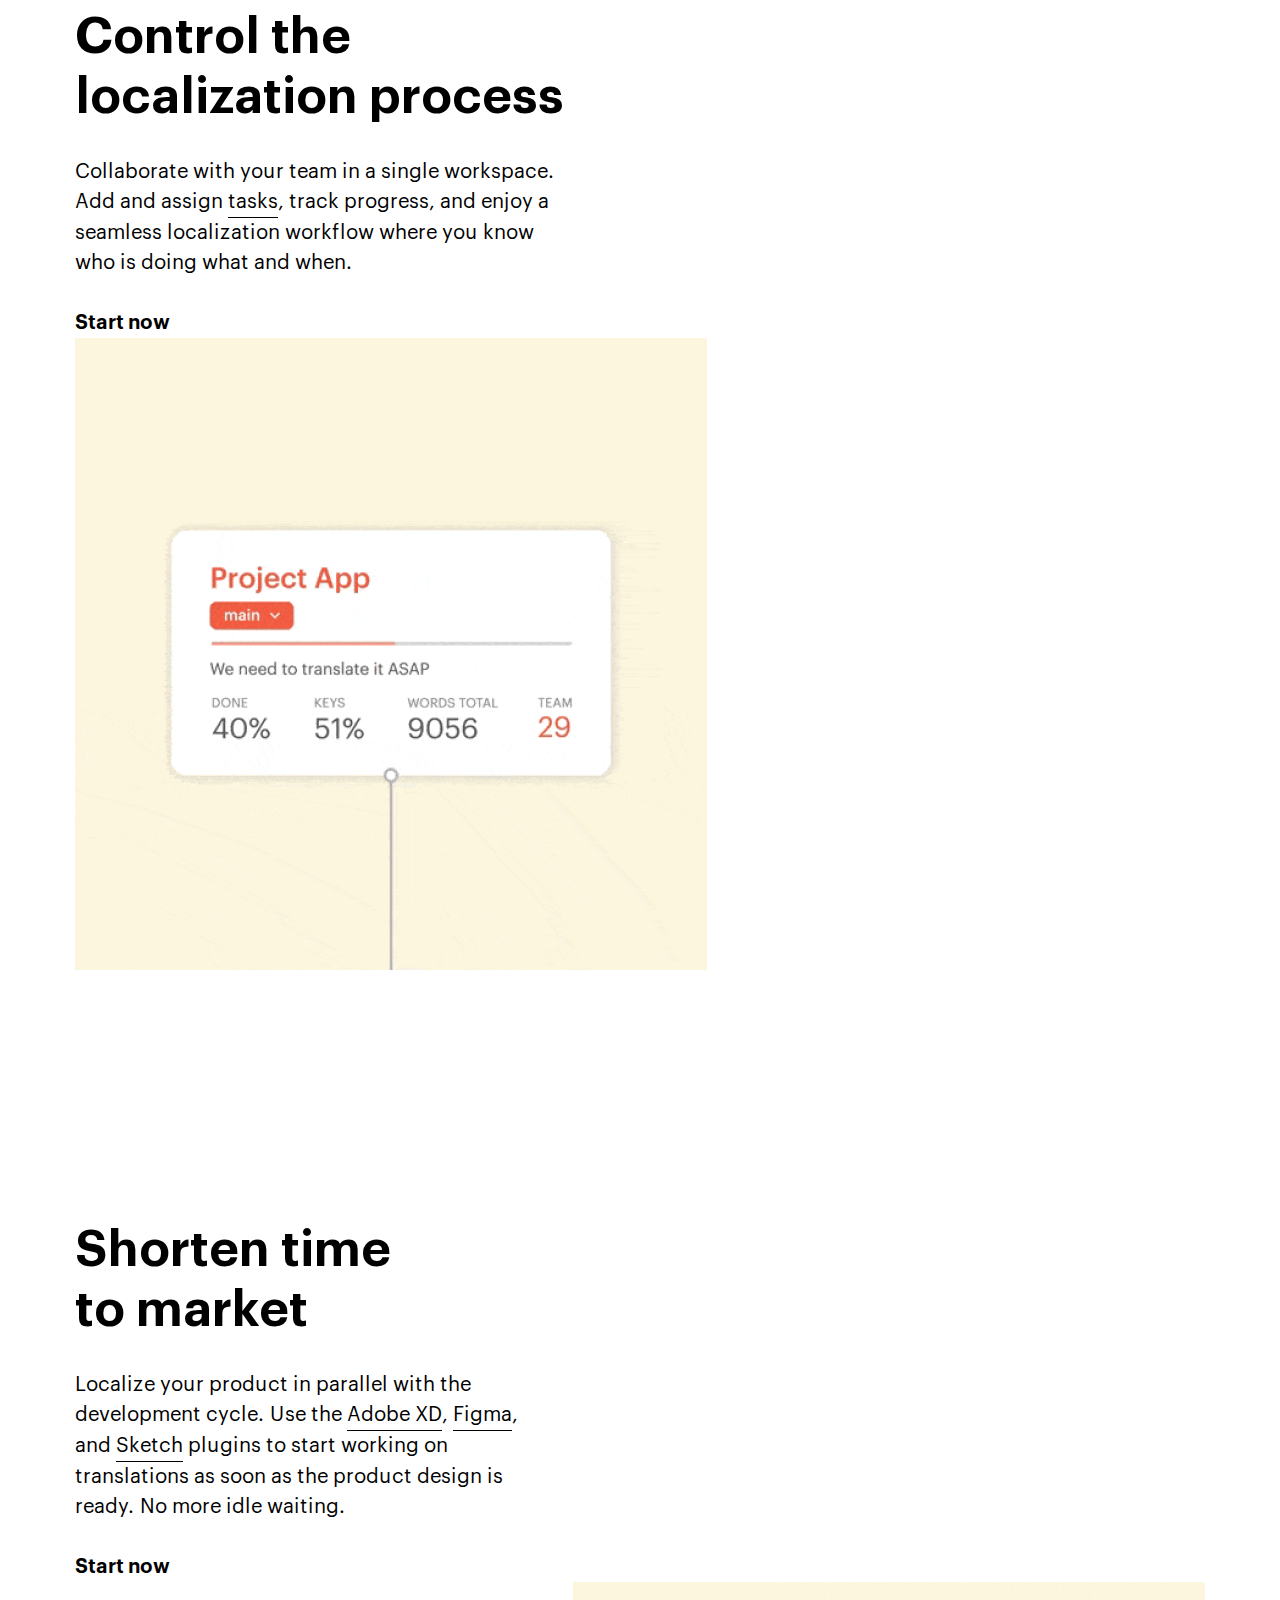
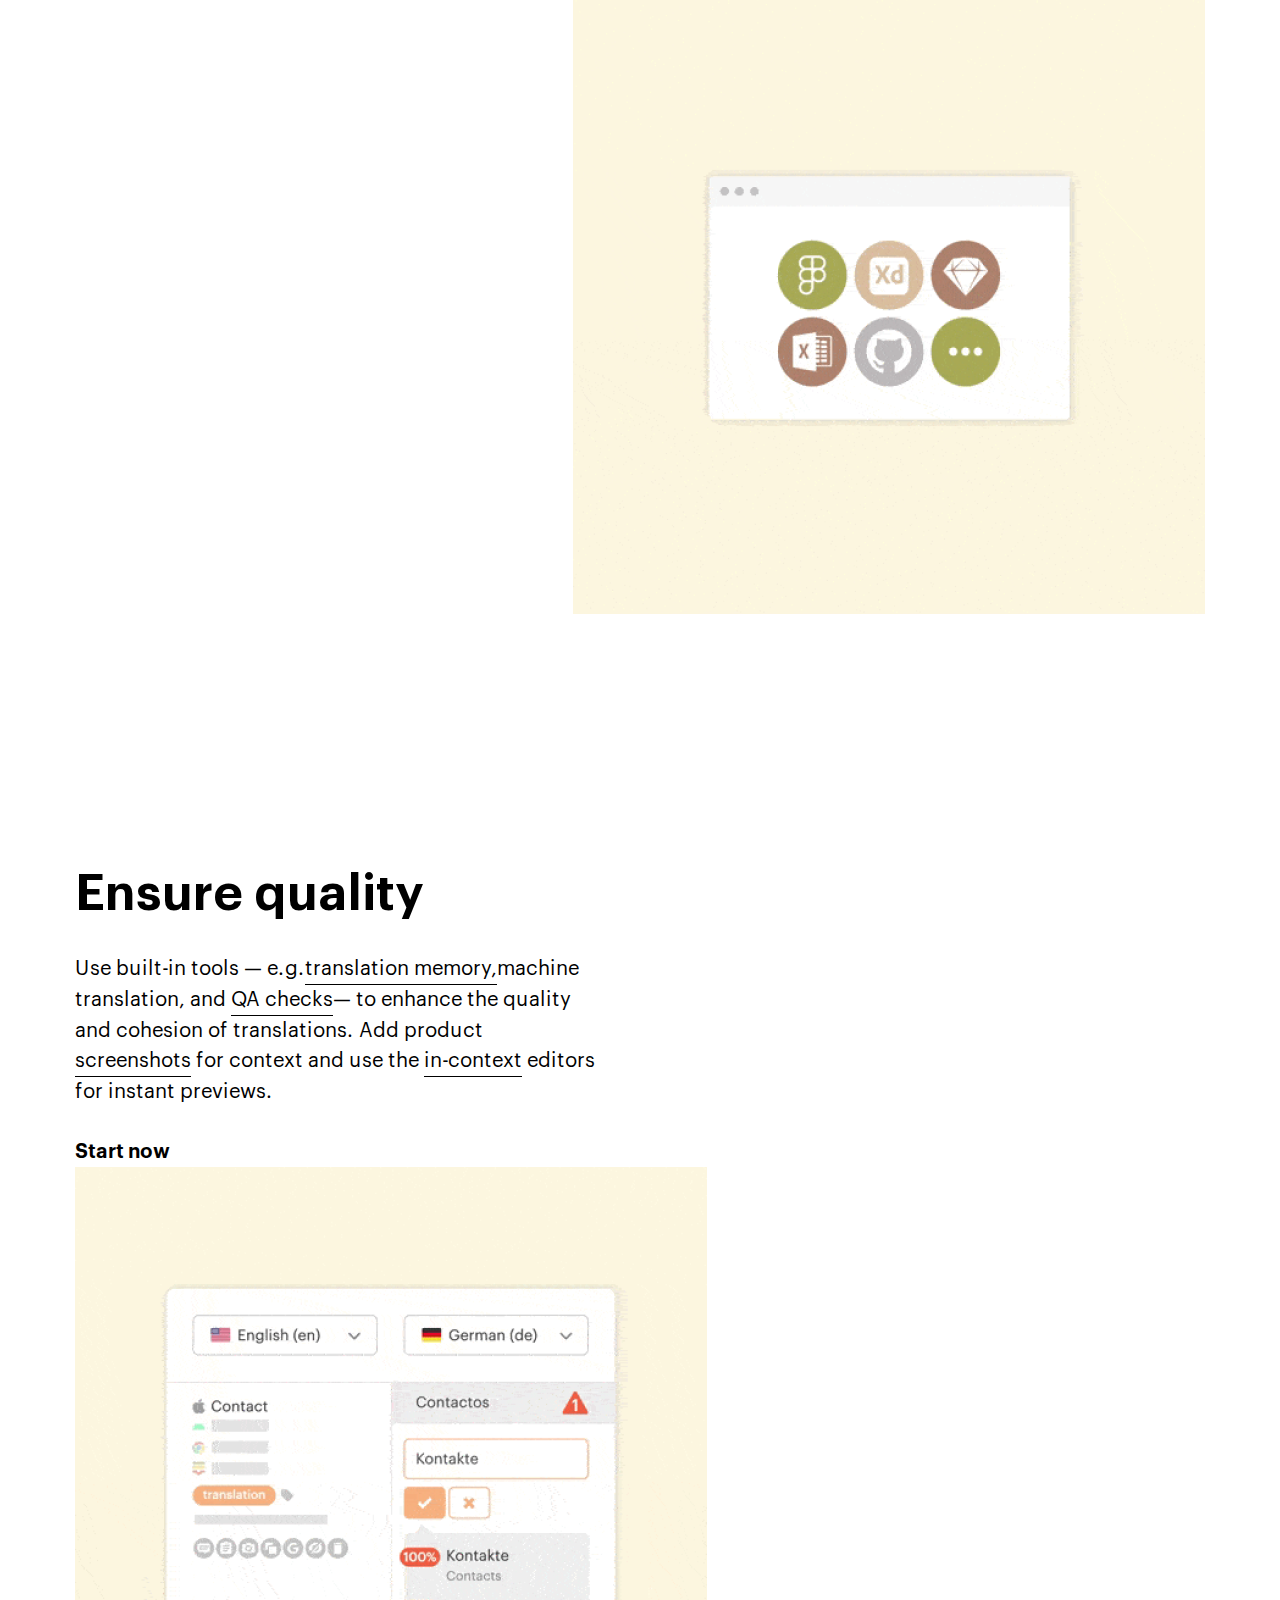
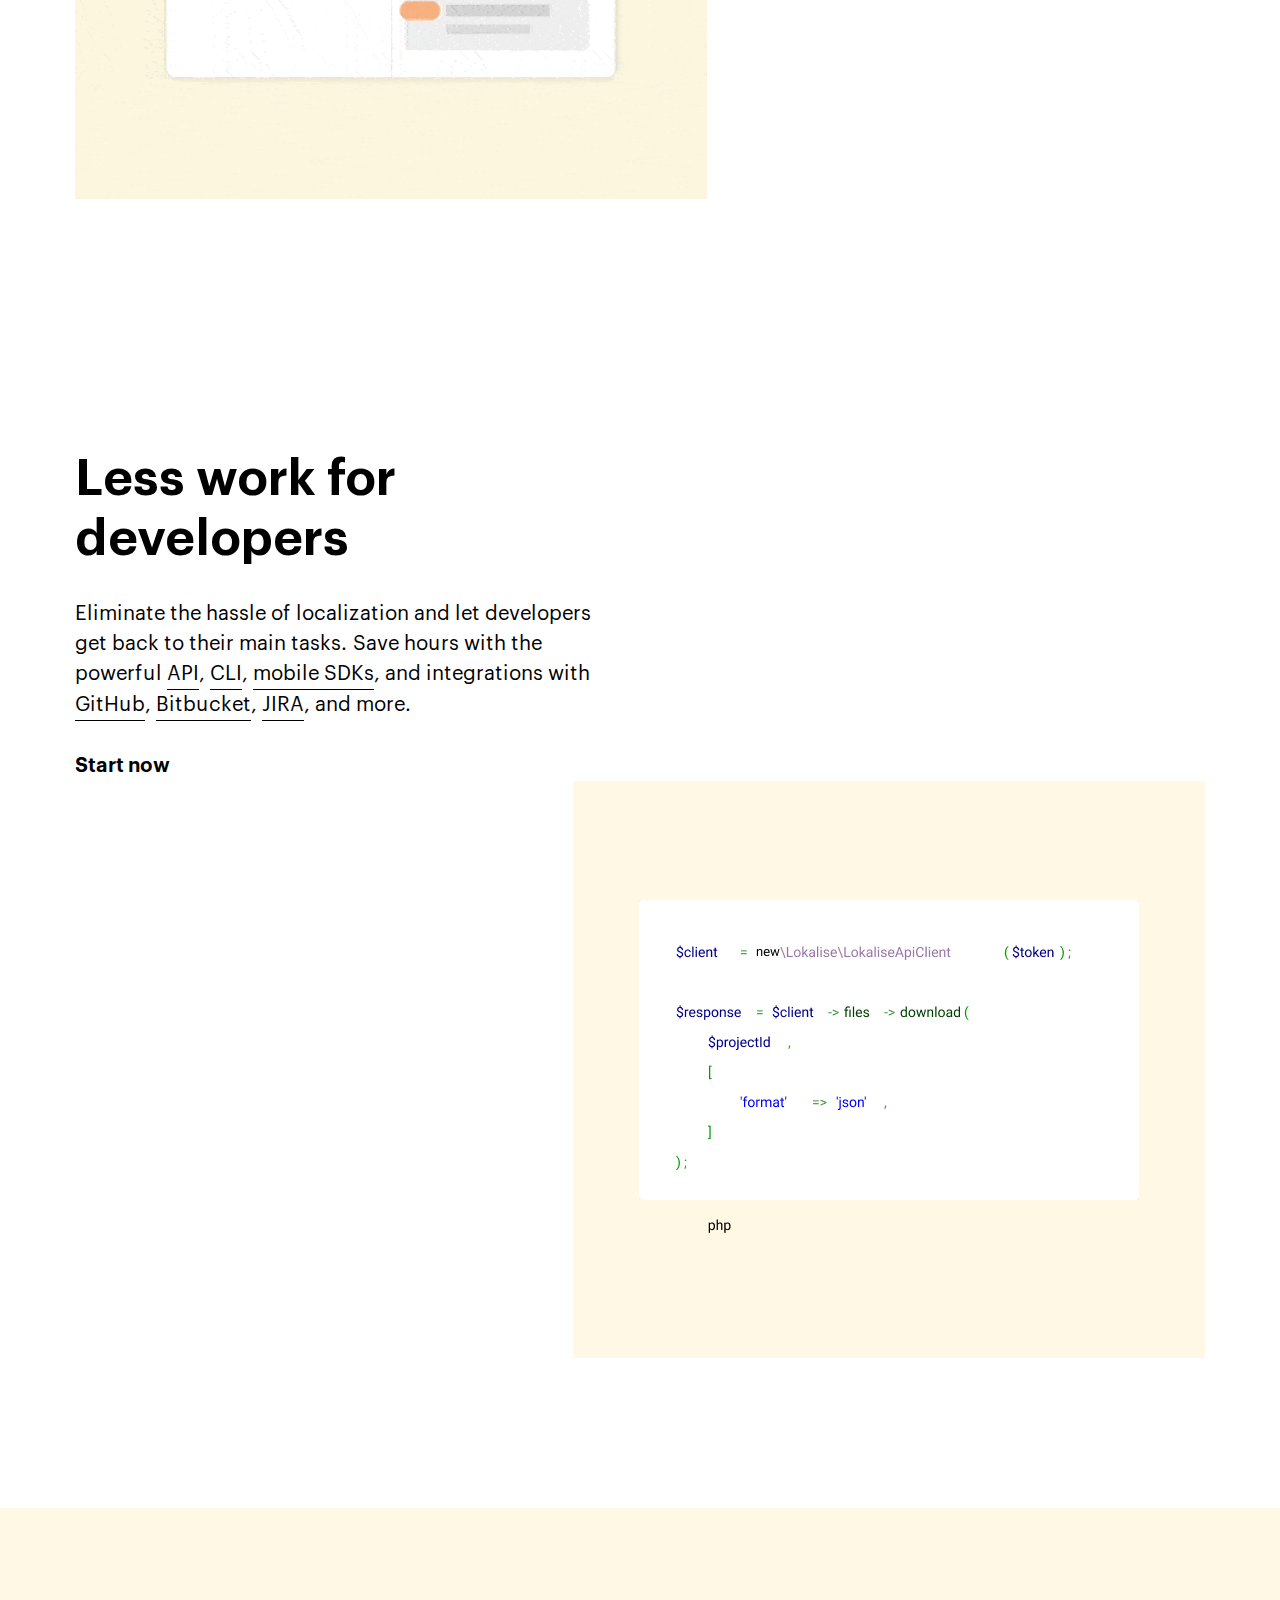
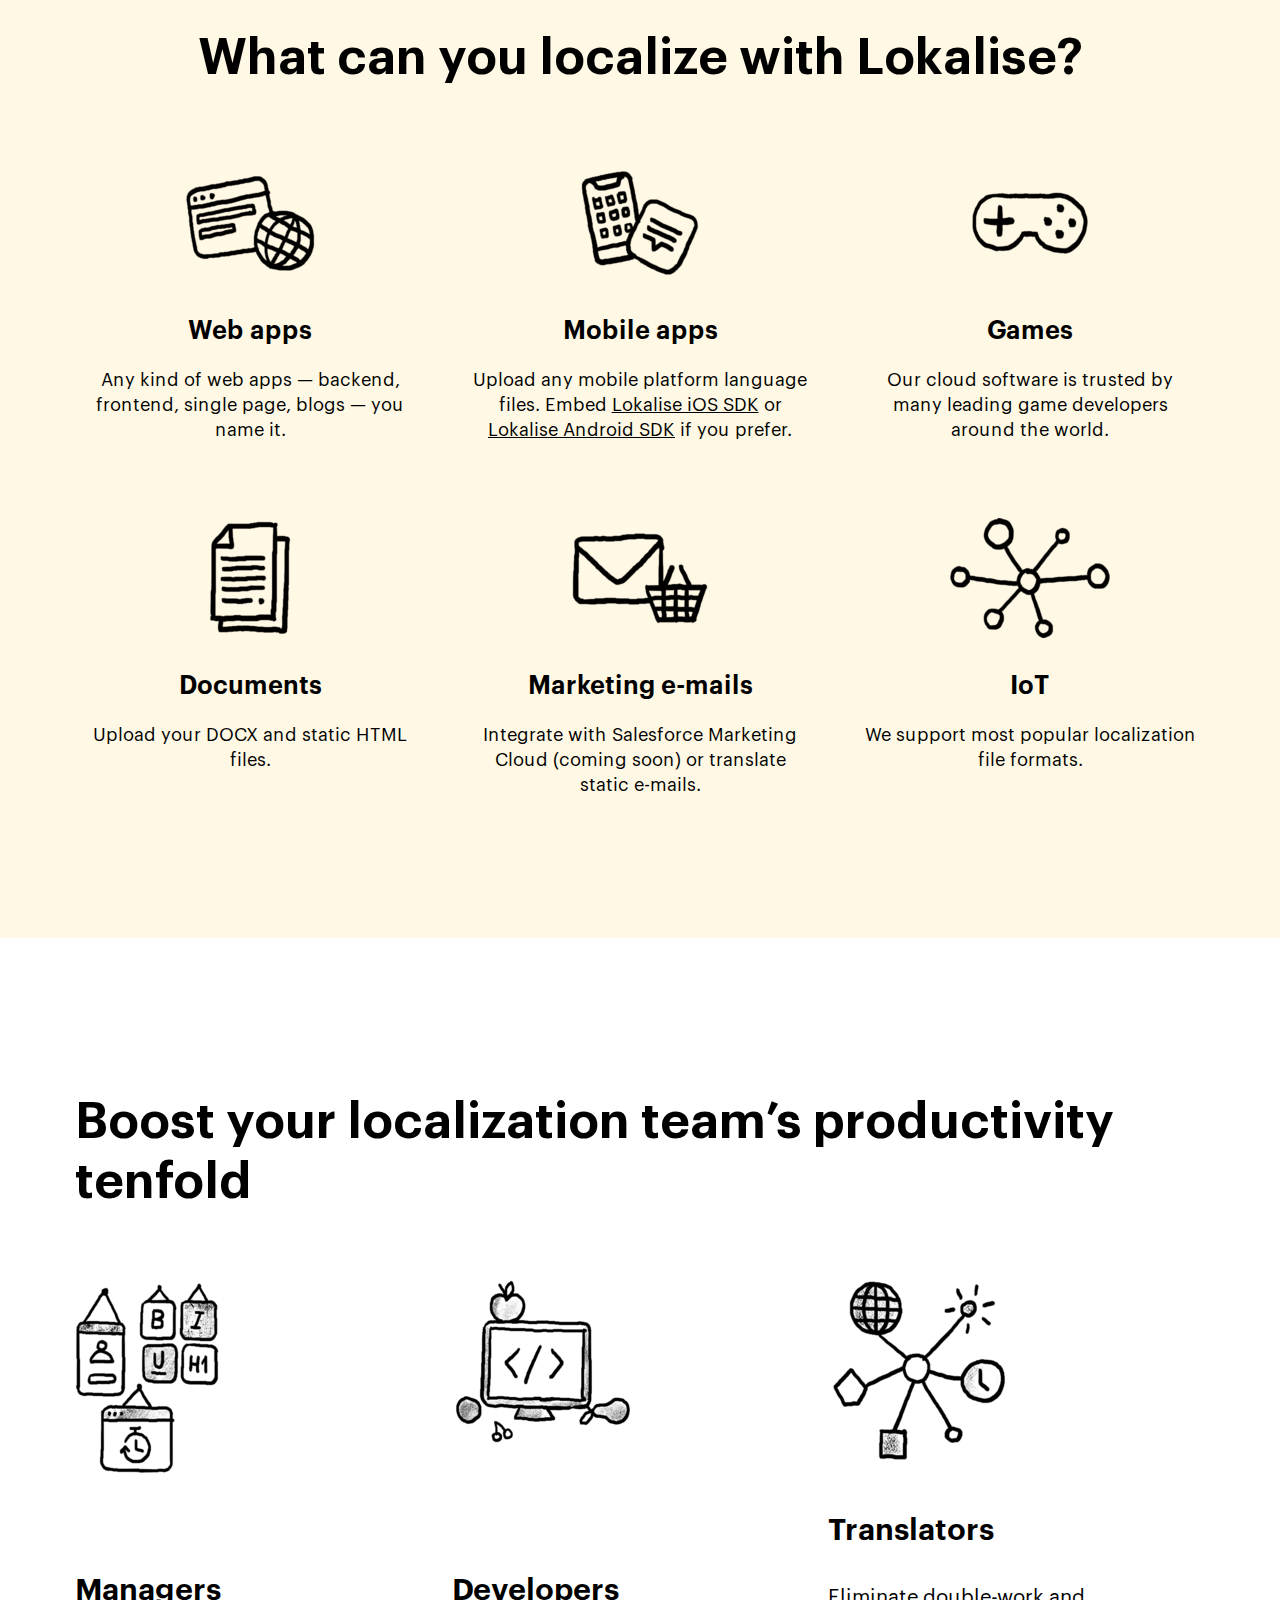
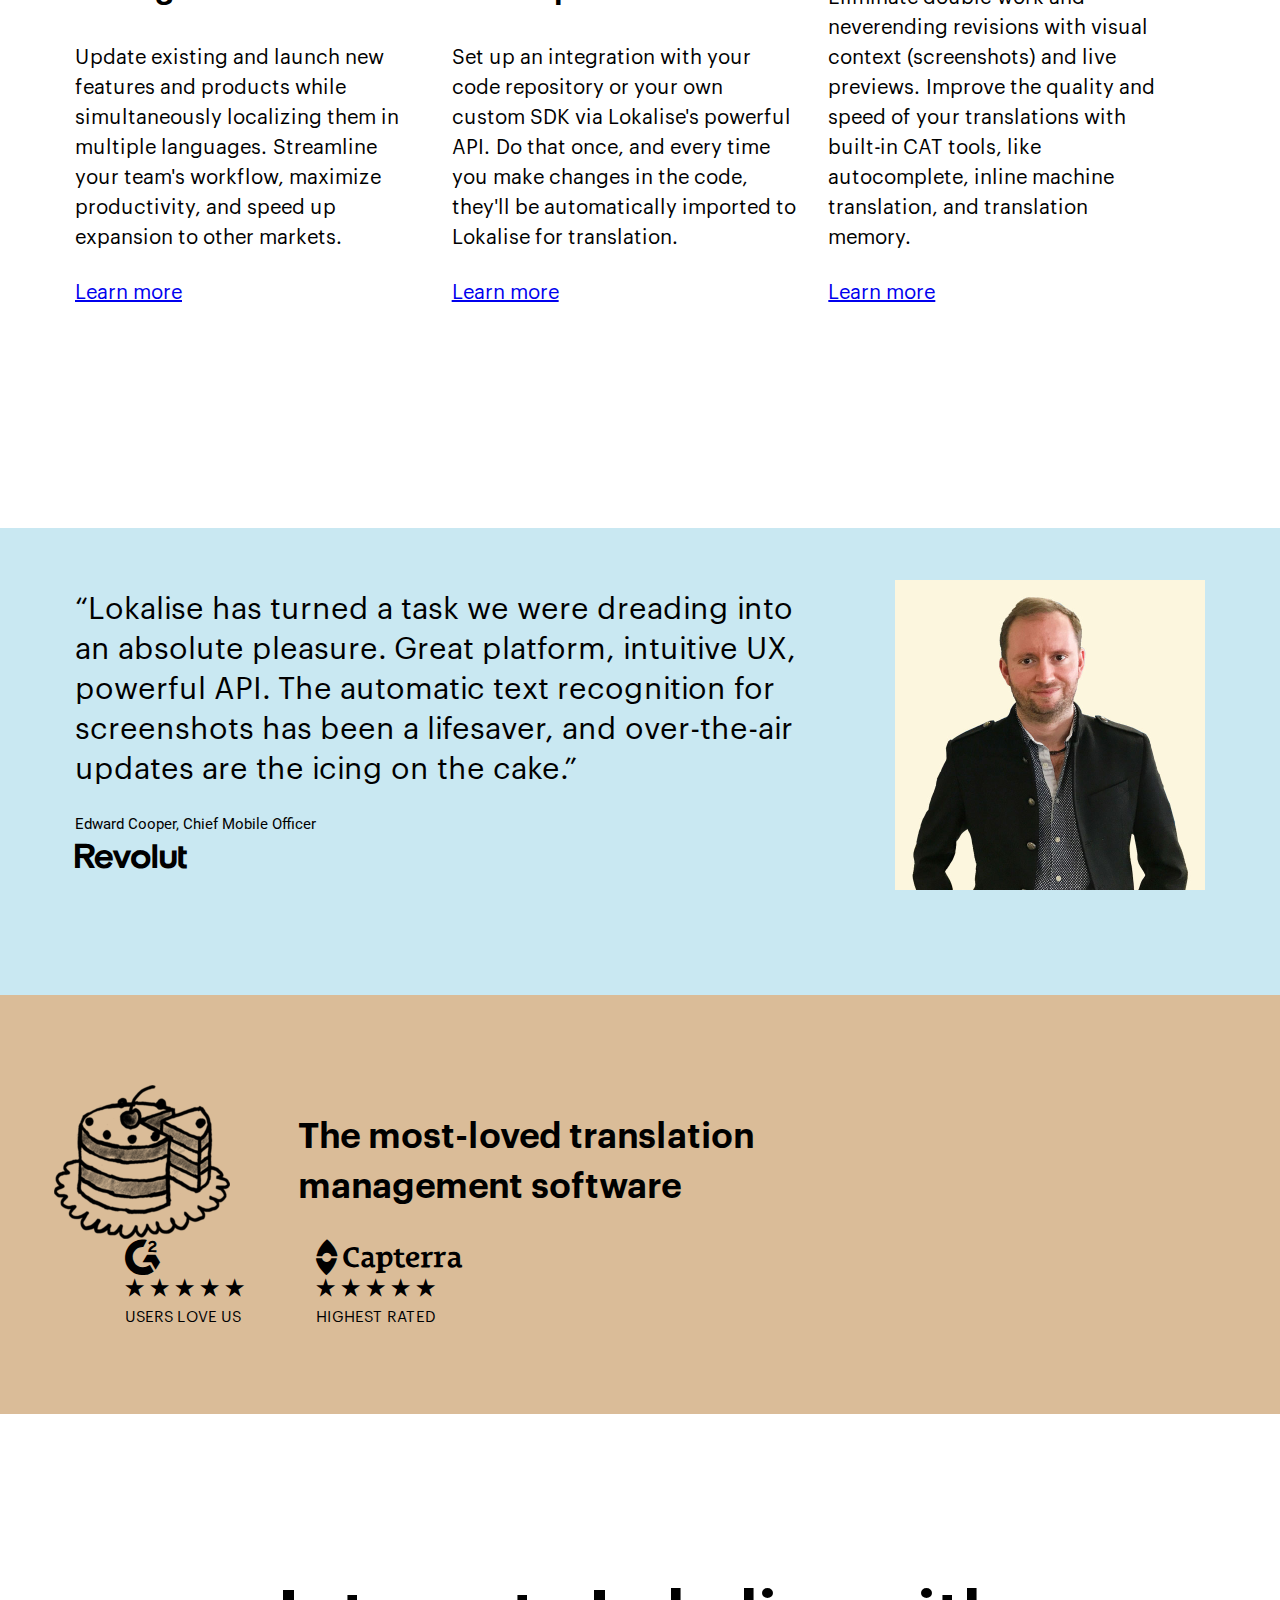
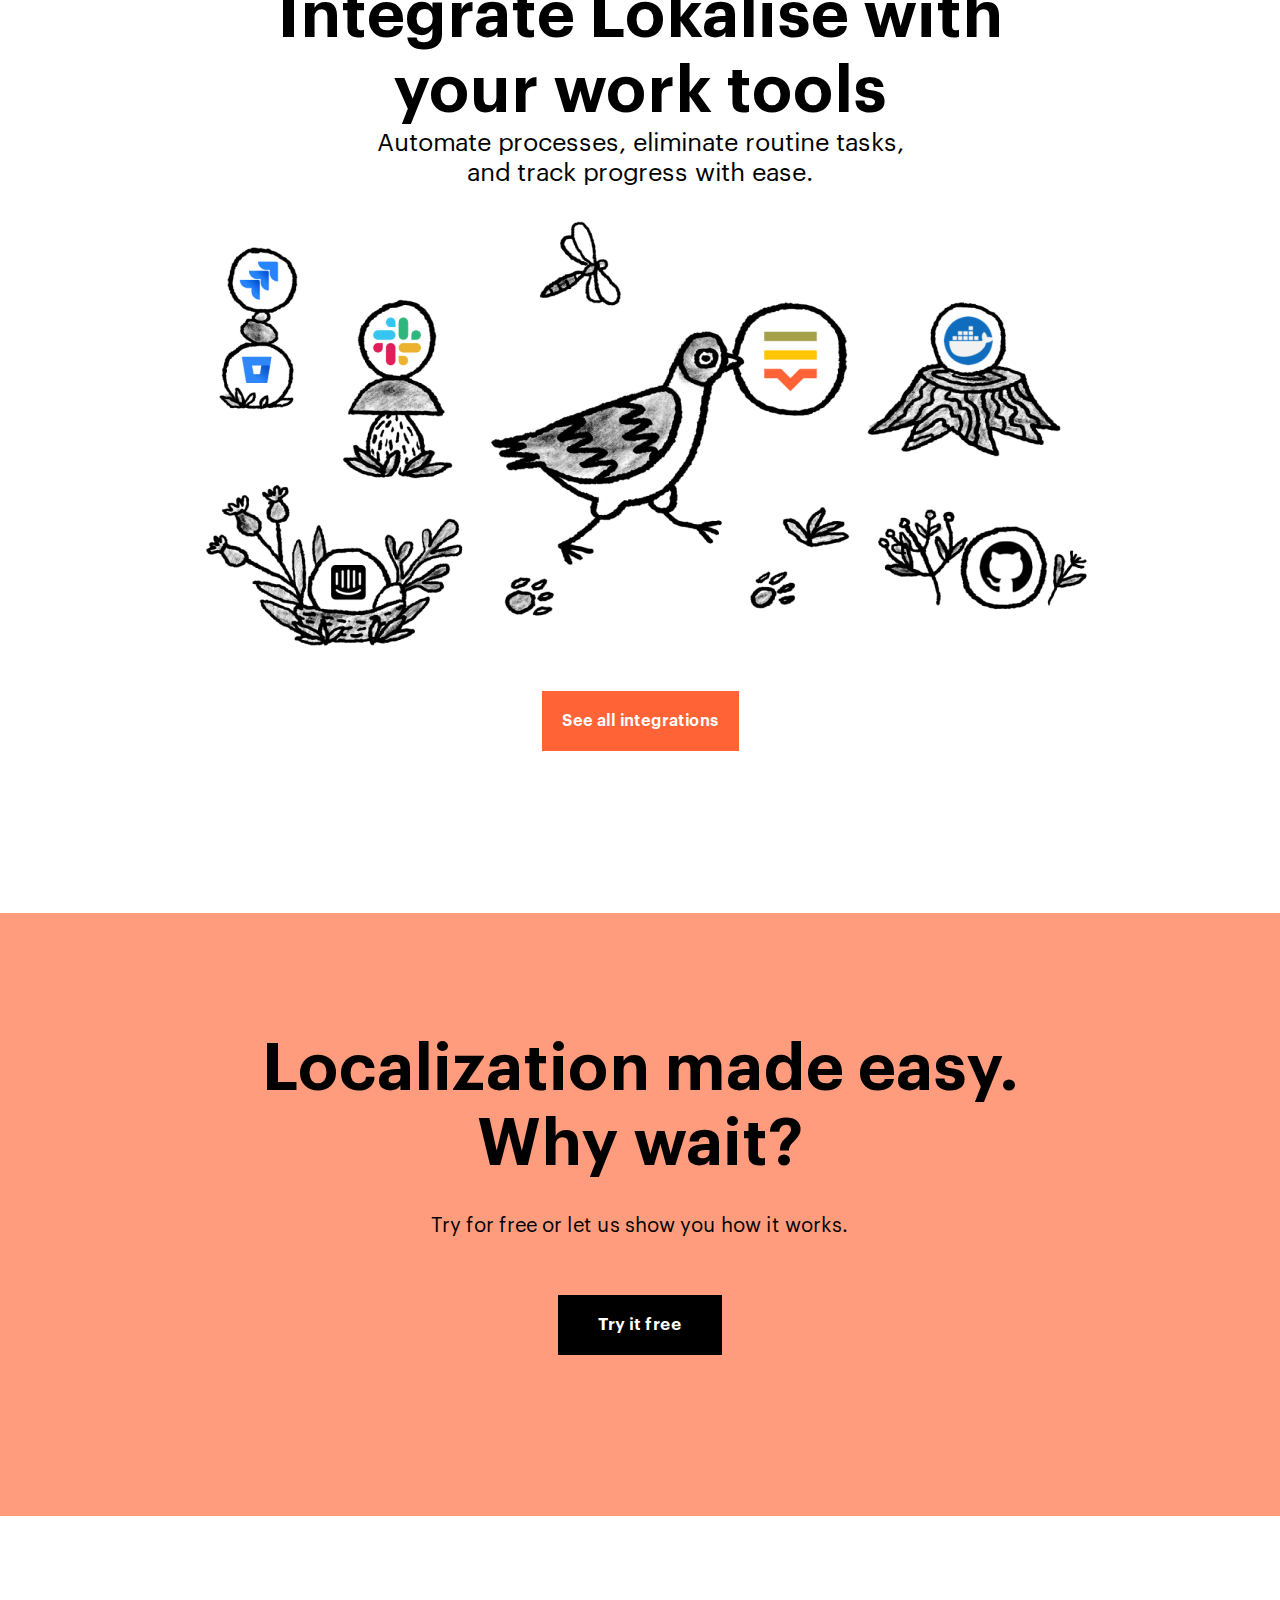
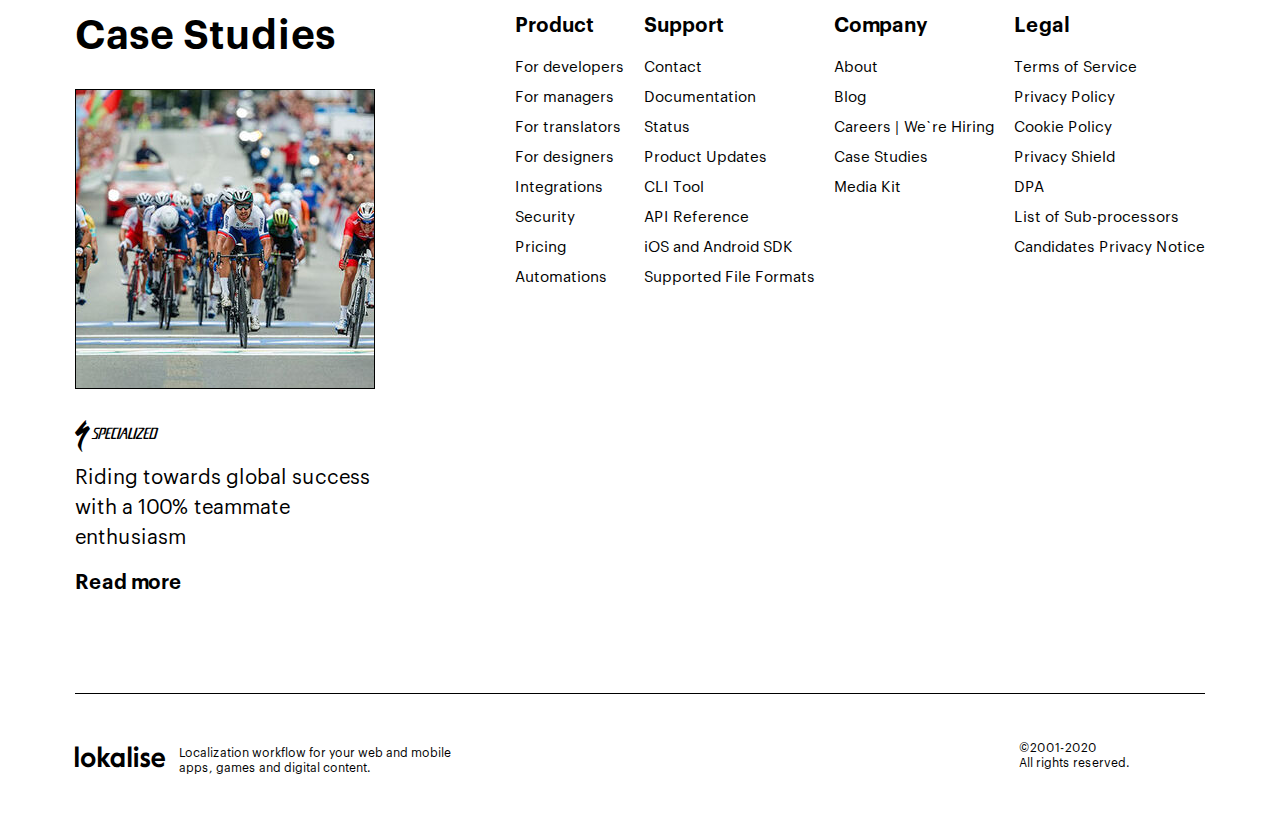
==== commit ca9e34f0: "flex" ====
--- a/public/index.html
+++ b/public/index.html
@@ -46,12 +46,12 @@
                             transparency, and fast project delivery.
                         </p>
                     </div>
-                    <ul class="btn__groop m__btn__list">
+                    <ul class="btn__groop">
                         <li>
-                            <a class="btn2" href="#">Try it free</a>
+                            <a class="btn2 m__btn" href="#">Try it free</a>
                         </li>
                         <li>
-                            <a class="btn1" href="#">Book a demo</a>
+                            <a class="btn1 m__btn" href="#">Book a demo</a>
                         </li>
                     </ul>
                     <span>Try all features for 14 days · No credit card required</span>
@@ -62,20 +62,22 @@
             </div>
             <div class="m__line2">
                 <div class="container">
-                    <h2>The preferred localization<br> tool of 1500+ companies</h2>
-                    <div class="brand">
-                        <!-- <img src="images/l2_brand_1.png" alt="">
-                        <img src="images/l2_brand_2.png" alt="">
-                        <img src="images/l2_brand_3.png" alt="">
-                        <img src="images/l2_brand_4.png" alt="">
-                        <img src="images/l2_brand_5.png" alt="">
-                        <img src="images/l2_brand_6.png" alt=""> -->
-                        <span class="icon-frame_1"></span>
-                        <span class="icon-frame_2"></span>
-                        <span class="icon-frame_3"></span>
-                        <span class="icon-frame_4"></span>
-                        <span class="icon-frame_5"></span>
-                        <span class="icon-frame_6"></span>
+                    <div class="m__line2__block">
+                        <h2>The preferred localization<br> tool of 1500+ companies</h2>
+                        <div class="brand">
+                            <!-- <img src="images/l2_brand_1.png" alt="">
+                            <img src="images/l2_brand_2.png" alt="">
+                            <img src="images/l2_brand_3.png" alt="">
+                            <img src="images/l2_brand_4.png" alt="">
+                            <img src="images/l2_brand_5.png" alt="">
+                            <img src="images/l2_brand_6.png" alt=""> -->
+                            <span class="icon-frame_1"></span>
+                            <span class="icon-frame_2"></span>
+                            <span class="icon-frame_3"></span>
+                            <span class="icon-frame_4"></span>
+                            <span class="icon-frame_5"></span>
+                            <span class="icon-frame_6"></span>
+                        </div>
                     </div>
                 </div>
             </div>
@@ -86,11 +88,11 @@
                             <h2>Control the<br>localization process</h2>
                             <p>
                                 Collaborate with your team in a single workspace.<br>
-                                Add and assign <u>tasks</u>, track progress, and enjoy a<br>
+                                Add and assign <a href="#" class="link__text">tasks</a>, track progress, and enjoy a<br>
                                 seamless localization workflow where you know<br>
                                 who is doing what and when.
                             </p>
-                            <a href="#">Start now</a>
+                            <a href="#" class="link__start">Start now</a>
                         </div>
                         <div class="card">
                             <img src="images/card_1.png" alt="card_1">
@@ -101,12 +103,12 @@
                             <h2>Shorten time<br>to market</h2>
                             <p>
                                 Localize your product in parallel with the<br>
-                                development cycle. Use the <u>Adobe XD</u>, <u>Figma</u>,<br>
-                                and <u>Sketch</u> plugins to start working on<br>
+                                development cycle. Use the <a href="#" class="link__text">Adobe XD</a>, <a href="#" class="link__text">Figma</a>,<br>
+                                and <a href="#" class="link__text">Sketch</a> plugins to start working on<br>
                                 translations as soon as the product design is<br>
                                 ready. No more idle waiting.
                             </p>
-                            <a href="#">Start now</a>
+                            <a href="#" class="link__start">Start now</a>
                         </div>
                         <div class="card">
                             <img src="images/card_2.png" alt="card_2">
@@ -116,13 +118,13 @@
                         <div class="text">
                             <h2>Ensure quality</h2>
                             <p>
-                                Use built-in tools — e.g.<u> translation memory, </u>machine<br>
-                                translation, and <u>QA checks </u>— to enhance the quality<br>
+                                Use built-in tools — e.g.<a class="link__text"> translation memory, </a>machine<br>
+                                translation, and <a class="link__text">QA checks </a>— to enhance the quality<br>
                                 and cohesion of translations. Add product<br>
-                                <u>screenshots</u> for context and use the <u>in-context</u> editors<br>
+                                <a class="link__text">screenshots</a> for context and use the <a class="link__text">in-context</a> editors<br>
                                 for instant previews.
                             </p>
-                            <a href="#">Start now</a>
+                            <a href="#" class="link__start">Start now</a>
                         </div>
                         <div class="card">
                             <img src="images/card_3.png" alt="card_3">
@@ -134,10 +136,10 @@
                             <p>
                                 Eliminate the hassle of localization and let developers<br>
                                 get back to their main tasks. Save hours with the<br>
-                                powerful <u>API</u>, <u>CLI</u>, <u>mobile SDKs</u>, and integrations with<br>
-                                <u>GitHub</u>, <u>Bitbucket</u>, <u>JIRA</u>, and more.
+                                powerful <a class="link__text">API</a>, <a class="link__text">CLI</a>, <a class="link__text">mobile SDKs</a>, and integrations with<br>
+                                <a class="link__text">GitHub</a>, <a class="link__text">Bitbucket</a>, <a class="link__text">JIRA</a>, and more.
                             </p>
-                            <a href="#">Start now</a>
+                            <a href="#" class="link__start">Start now</a>
                         </div>
                         <div class="card">
                             <img src="images/card_4.png" alt="card_4">
--- a/public/css/style.css
+++ b/public/css/style.css
@@ -435,6 +435,7 @@
 
 .container {
   max-width: 1590px;
+  margin: 0 auto;
   padding: 0 75px;
 }
 
@@ -475,14 +476,26 @@
   margin: 0;
 }
 
+h1 {
+  font-weight: 600;
+  font-size: 65px;
+  line-height: 70px;
+}
+
+h2 {
+  font-weight: 600;
+  font-size: 50px;
+  line-height: 60px;
+}
+
+h3 {
+  font-weight: 600;
+  font-size: 25px;
+  line-height: 35px;
+}
+
 blockquote {
   margin: 0;
-}
-
-.h2__2 {
-  font-weight: 600;
-  font-size: 65px;
-  line-height: 75px;
 }
 
 .btn1 {
@@ -503,15 +516,6 @@
   border: 1px solid #FF6336;
 }
 
-.m__btn__list {
-  padding: 0;
-  margin: 0 -5px;
-}
-.m__btn__list a {
-  width: 160px;
-  line-height: 60px;
-}
-
 .btn__groop {
   padding: 0 51px 0 0;
   display: flex;
@@ -522,6 +526,23 @@
 }
 .btn__groop > li {
   padding: 0 5px;
+}
+
+.m__btn {
+  width: 160px;
+  line-height: 60px;
+}
+
+.link__start {
+  font-weight: 600;
+  color: #000000;
+}
+
+.link__text {
+  display: inline-block;
+  position: relative;
+  color: #000000;
+  border-bottom: 1px solid #000000;
 }
 
 #header {
@@ -581,13 +602,6 @@
   padding-top: 25px;
 }
 
-h1 {
-  font-weight: 600;
-  font-size: 65px;
-  line-height: 70px;
-  letter-spacing: 1;
-}
-
 .m__line2 {
   max-width: 100%;
   background: #FF9C7D;
@@ -595,10 +609,9 @@
   text-align: center;
 }
 
-h2 {
-  font-weight: 600;
-  font-size: 50px;
-  line-height: 60px;
+.m__line2__block {
+  display: flex;
+  flex-direction: column;
 }
 
 .brand {
@@ -635,6 +648,7 @@
 .m__line__card__block {
   display: flex;
   flex-direction: row;
+  flex-wrap: wrap;
   align-items: center;
   justify-content: space-between;
   padding-bottom: 250px;
@@ -656,13 +670,8 @@
 .m__line__card p {
   padding: 30px 0 30px;
 }
-.m__line__card a {
-  font-weight: 600;
-  color: #000;
-}
 
 .block__local h2 {
-  font-weight: 600;
   font-size: 50px;
   line-height: 60px;
 }
@@ -698,11 +707,6 @@
 .block__local__list .card__local__text p {
   padding-top: 20px;
 }
-.block__local__list .card__local__text h3 {
-  font-weight: 600;
-  font-size: 25px;
-  line-height: 35px;
-}
 
 .local_two {
   padding: 154px 0 220px;
@@ -728,7 +732,6 @@
   padding-top: 50px;
 }
 .local_two_block_list .card__local .card__local__text h3 {
-  font-weight: 600;
   font-size: 30px;
   line-height: 40px;
 }
@@ -757,6 +760,7 @@
 }
 
 figcaption {
+  font-family: "Roboto";
   font-size: 15px;
   line-height: 25px;
 }
@@ -771,6 +775,7 @@
 }
 
 .most {
+  max-width: 100%;
   background: #DABC98;
   padding: 90px 0 84px;
 }
@@ -790,7 +795,6 @@
   padding-right: 135px;
 }
 .most__block__text h3 {
-  font-weight: 600;
   font-size: 35px;
   line-height: 50px;
   padding-left: 68px;
@@ -844,6 +848,12 @@
   margin: 25px 0 32px;
 }
 
+.h2__2 {
+  font-weight: 600;
+  font-size: 65px;
+  line-height: 75px;
+}
+
 .why {
   padding: 119px 0 161px;
   background: #FF9C7D;
@@ -928,4 +938,4 @@
   padding-right: 14px;
   font-size: 21px;
 }
-/*# sourceMappingURL=[data-uri] */
+/*# sourceMappingURL=[data-uri] */
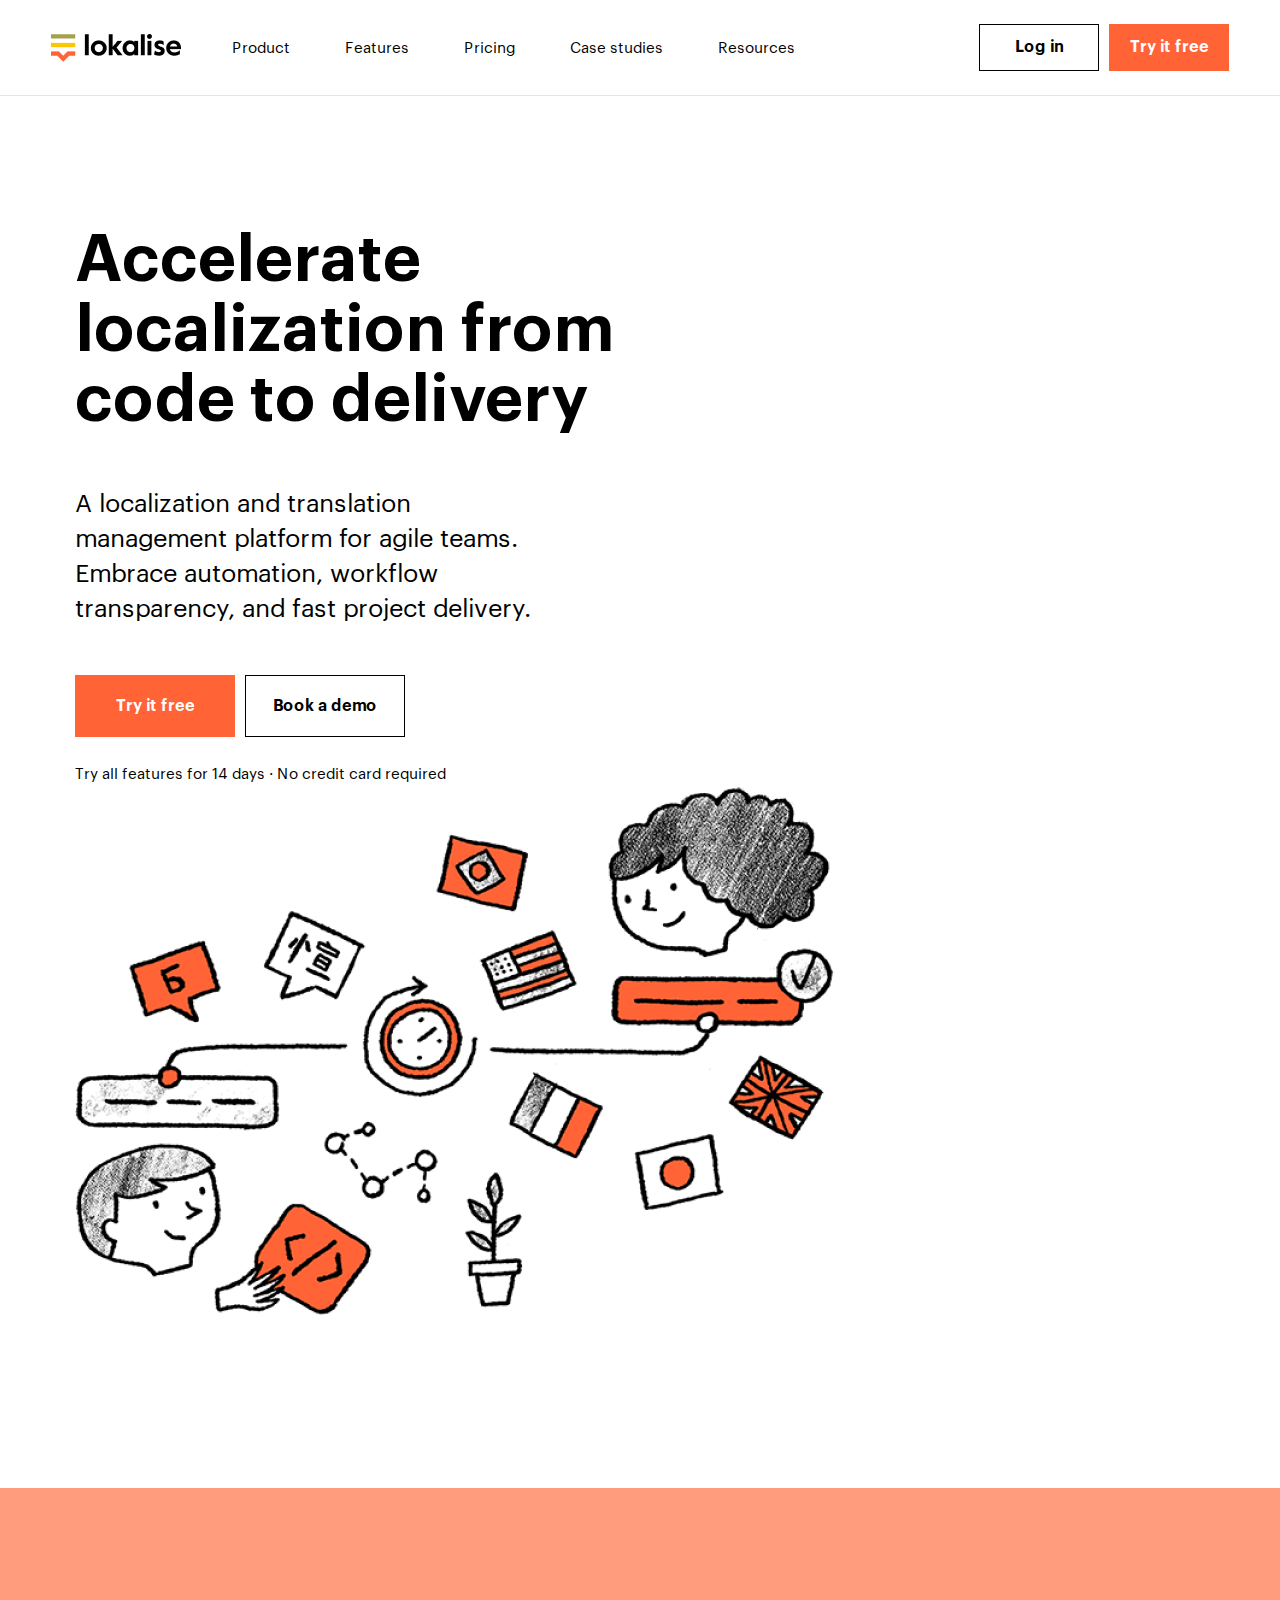
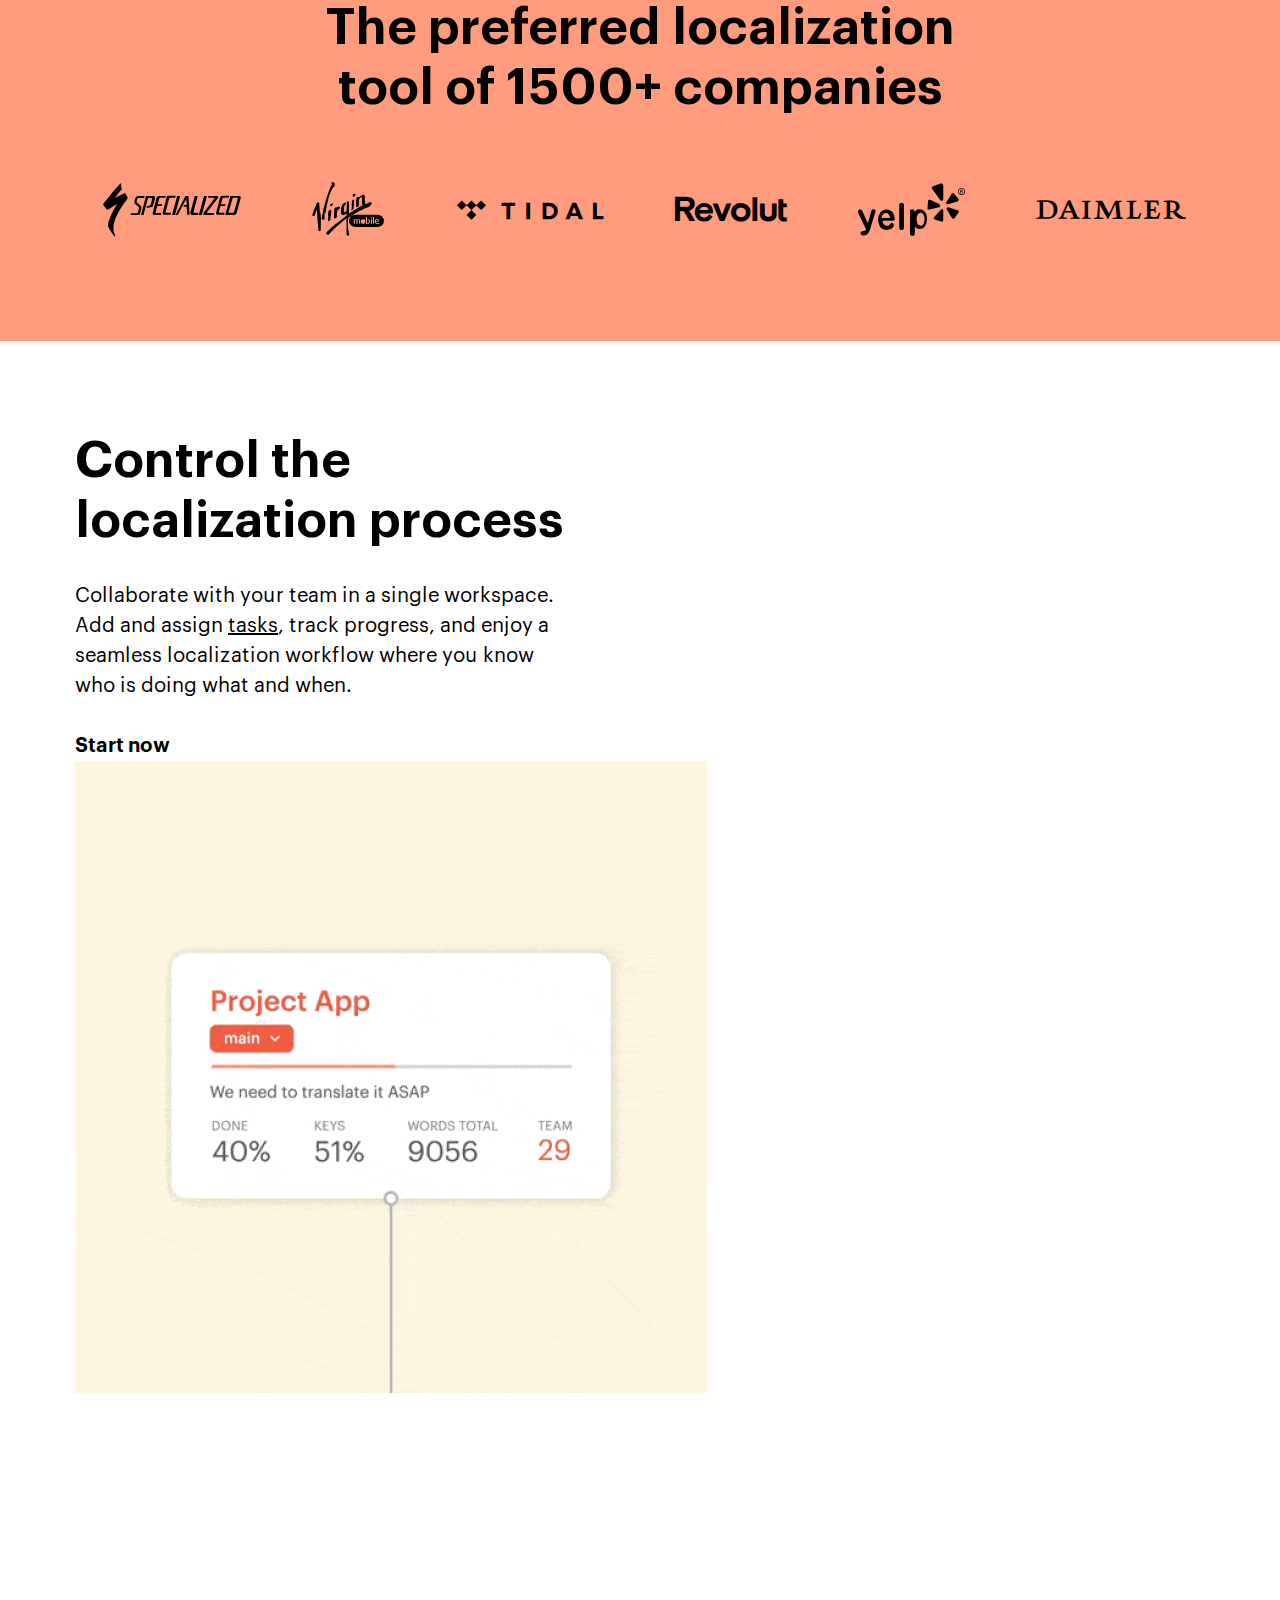
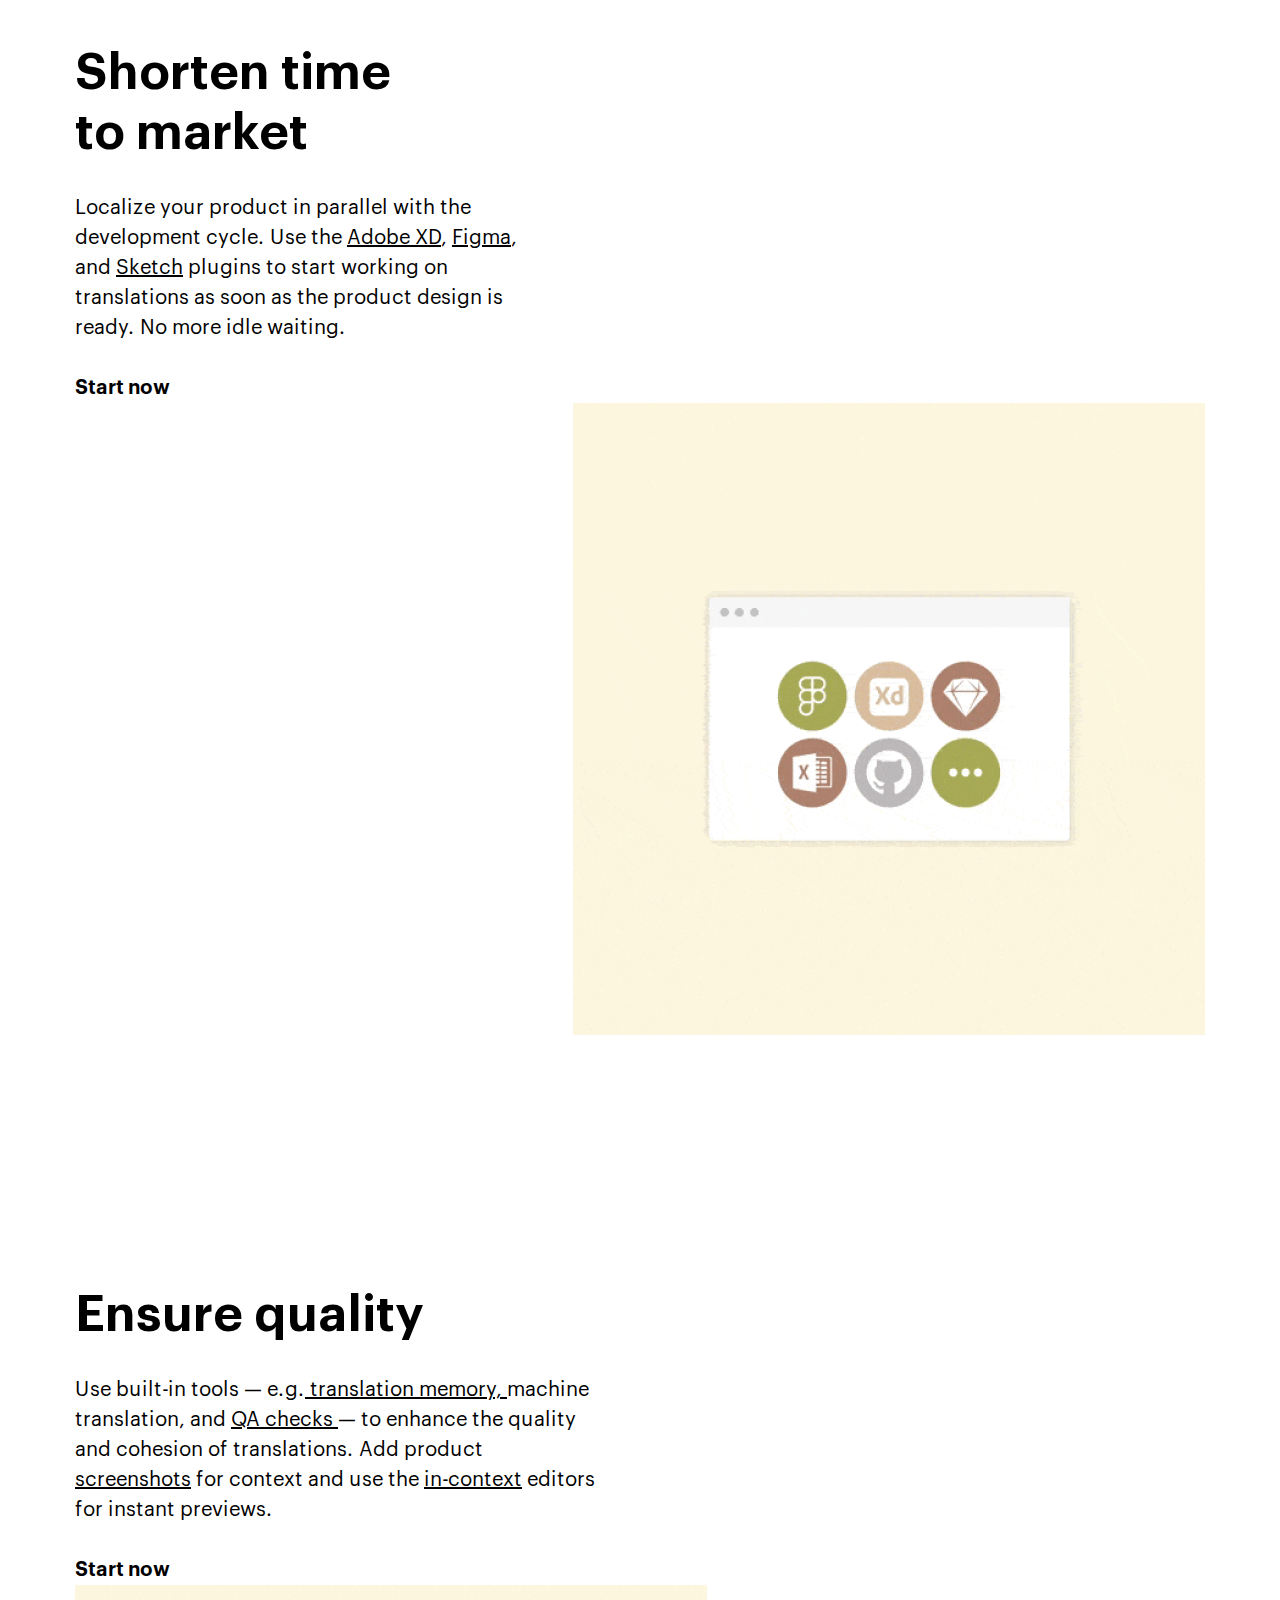
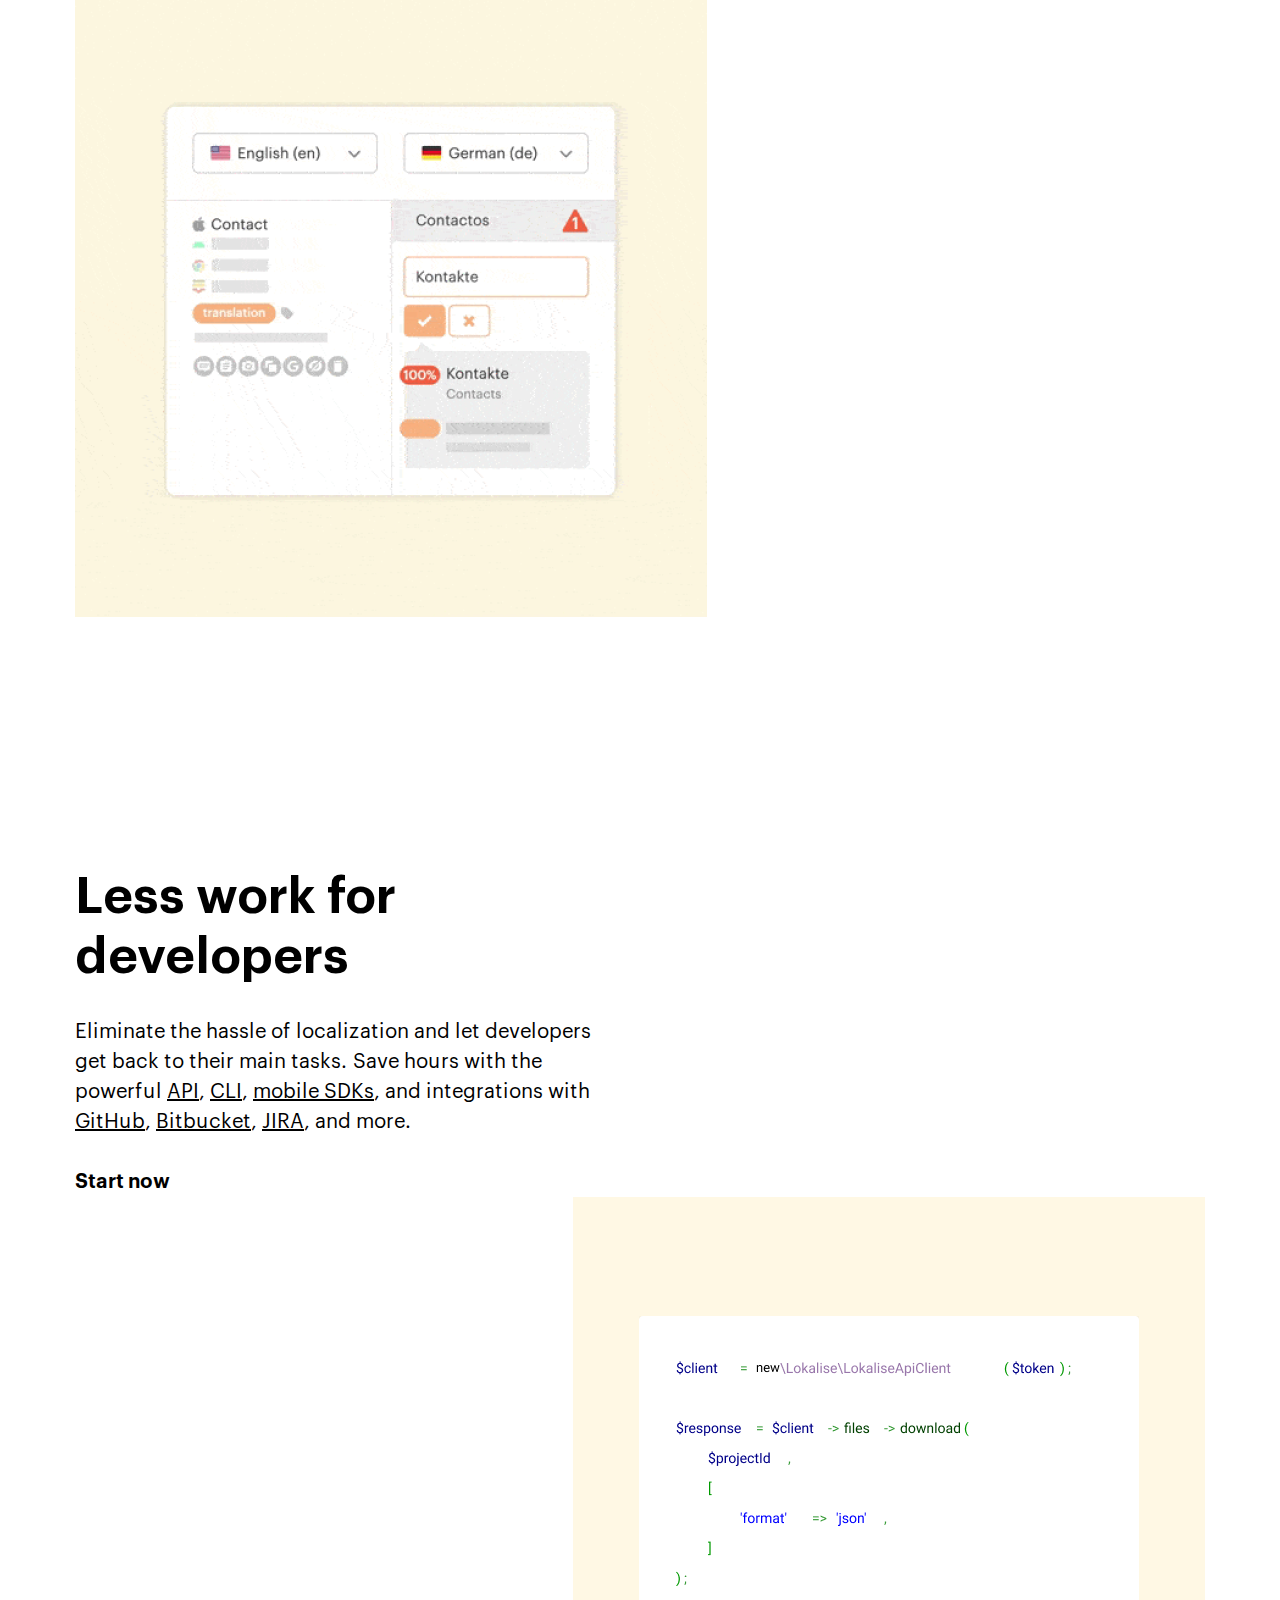
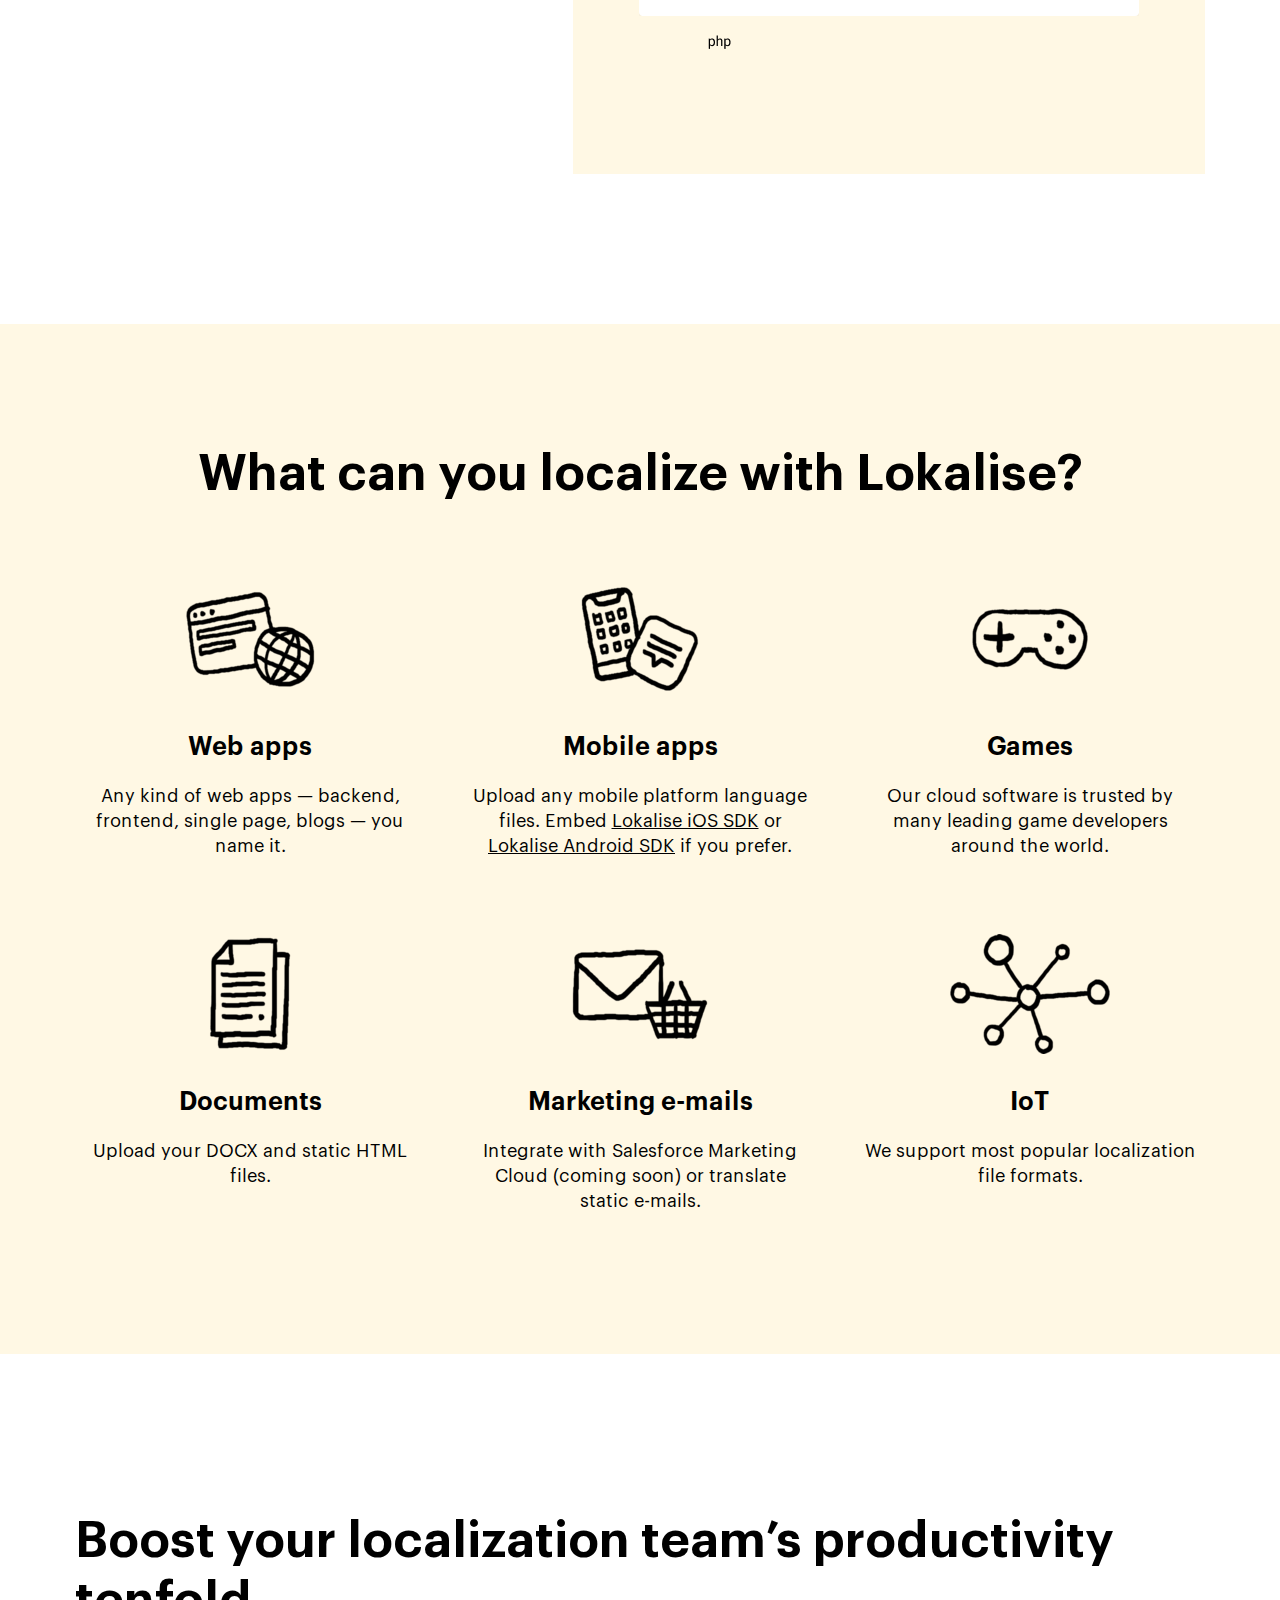
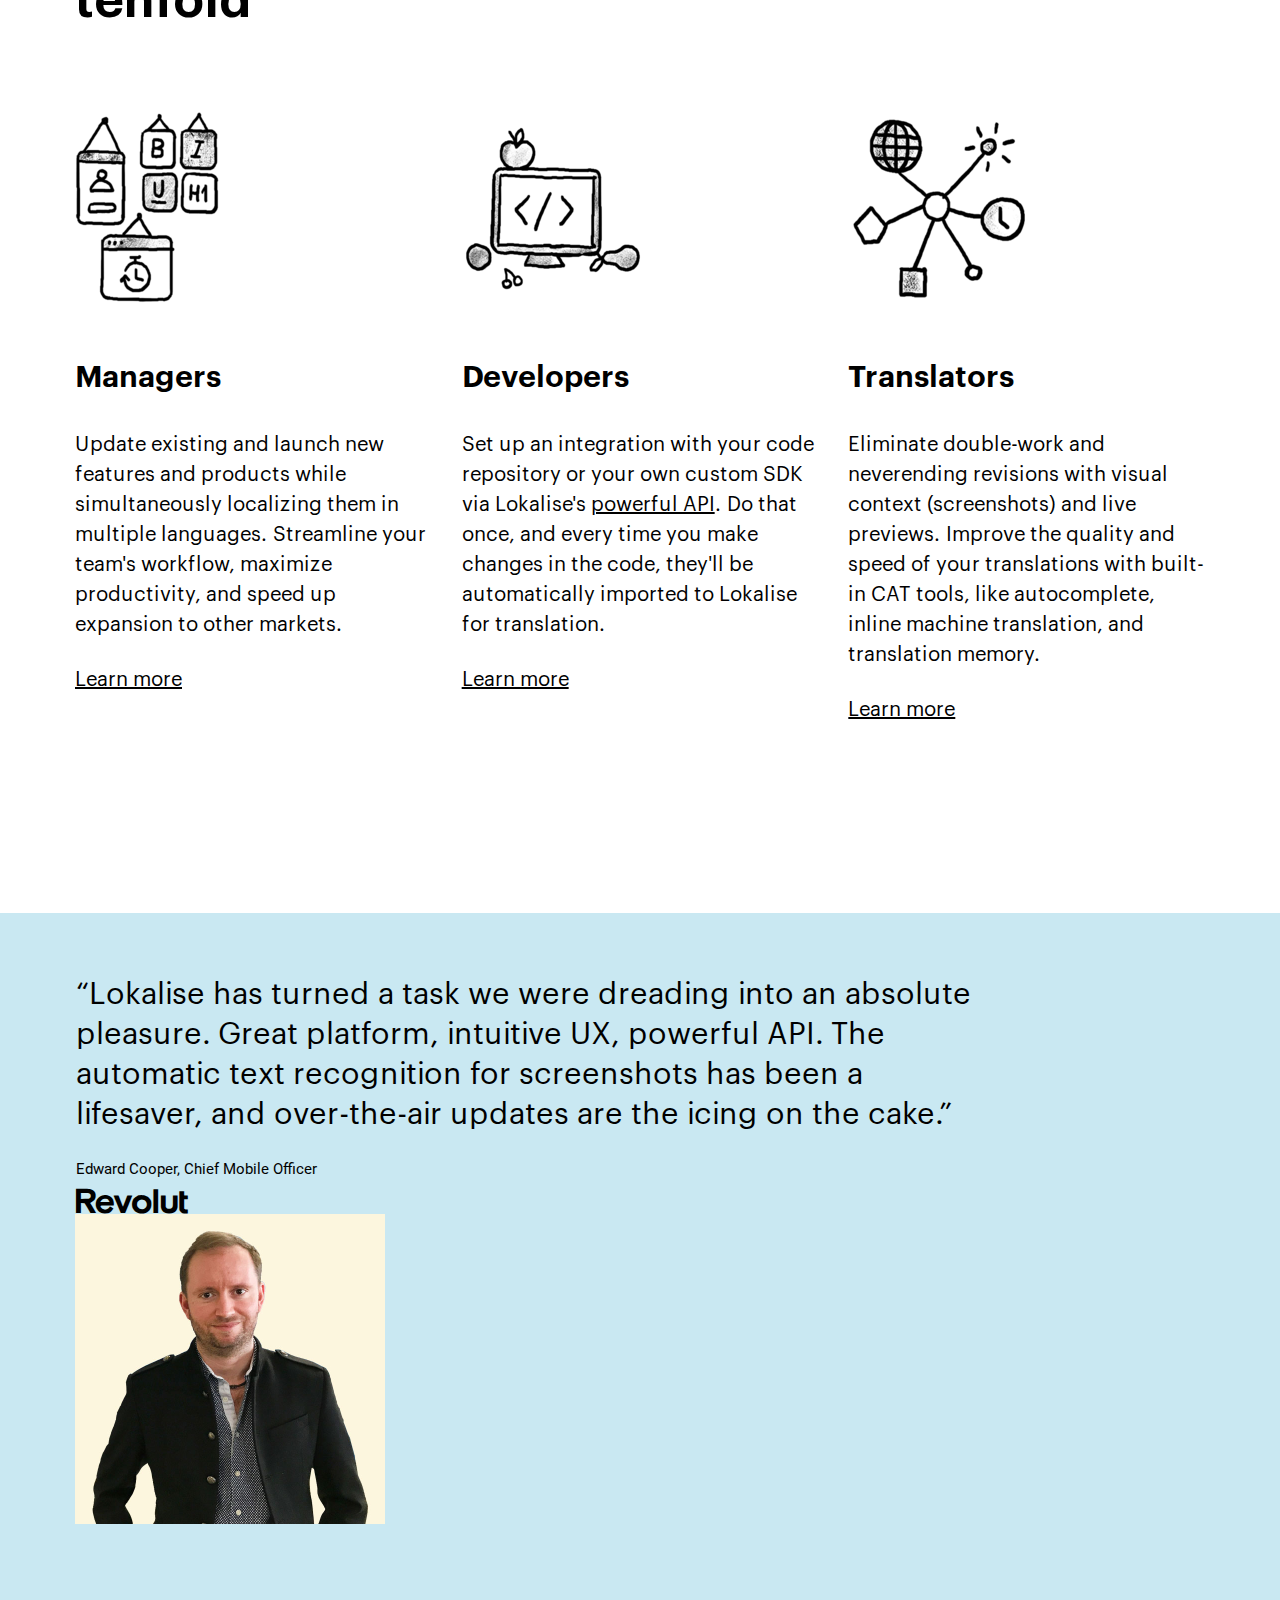
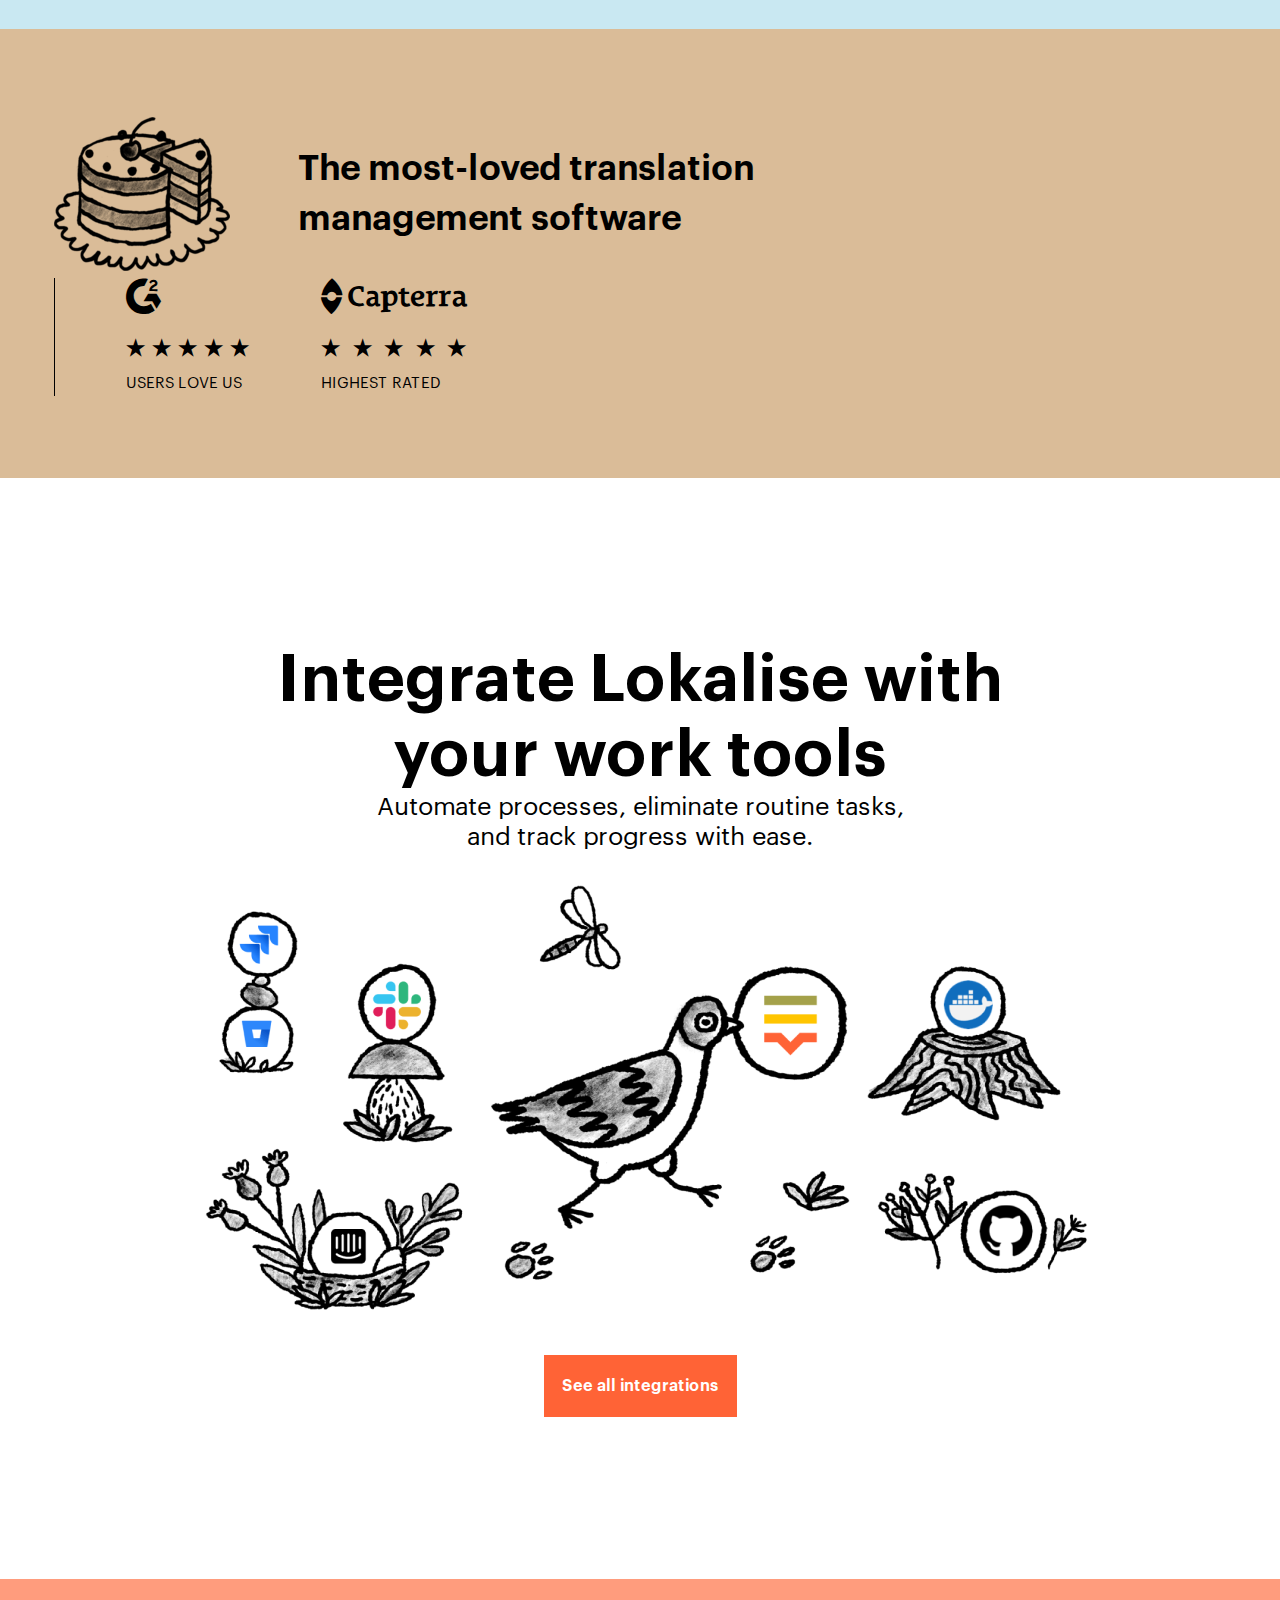
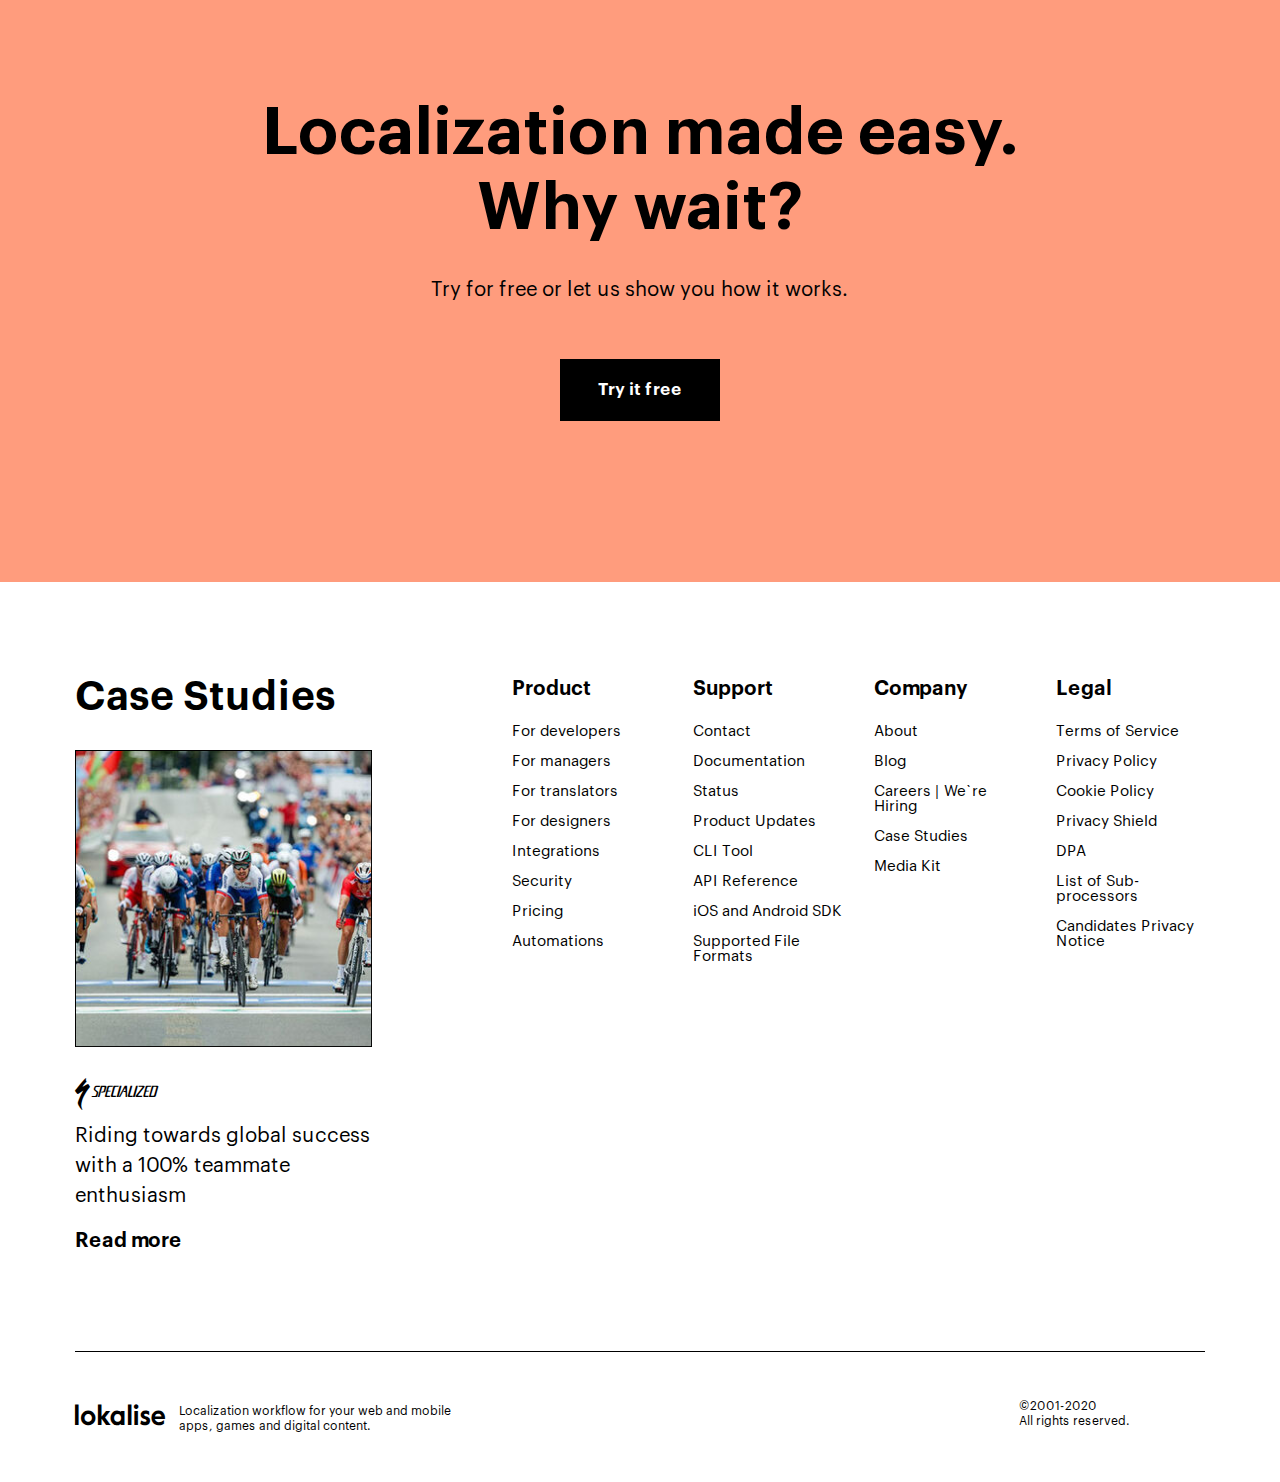
==== commit a351fb77: "flex" ====
--- a/public/index.html
+++ b/public/index.html
@@ -12,25 +12,27 @@
 <body>
     <div id="wrapper">
         <header id="header">
-            <div class="hea__logo">
-                <a href="#"><img src="images/hea_logo.png" alt="hea_logo"></a>
-                <ul class="menu">
-                    <li><a href="#">Product</a></li>
-                    <li><a href="#">Features</a></li>
-                    <li><a href="#">Pricing</a></li>
-                    <li><a href="#">Case studies</a></li>
-                    <li><a href="#">Resources</a></li>
-                </ul>
-            </div>
-            <div>
-                <ul class="btn__groop">
-                    <li>
-                        <a class="btn1" href="#">Log in</a>
-                    </li>
-                    <li>
-                        <a class="btn2" href="#">Try it free</a>
-                    </li>
-                </ul>
+            <div class="hea__container">
+                <div class="hea__logo">
+                    <a href="#"><img src="images/hea_logo.png" alt="hea_logo"></a>
+                    <ul class="menu">
+                        <li><a href="#">Product</a></li>
+                        <li><a href="#">Features</a></li>
+                        <li><a href="#">Pricing</a></li>
+                        <li><a href="#">Case studies</a></li>
+                        <li><a href="#">Resources</a></li>
+                    </ul>
+                </div>
+                <div>
+                    <ul class="btn__groop">
+                        <li>
+                            <a class="btn btn__wht" href="#">Log in</a>
+                        </li>
+                        <li>
+                            <a class="btn btn__org" href="#">Try it free</a>
+                        </li>
+                    </ul>
+                </div>
             </div>
         </header>
         <main id="main">
@@ -40,18 +42,18 @@
                         <h1>Accelerate localization from code to delivery</h1>
                     </div>
                     <div class="m__line1__text__two">
-                        <p>A localization and translation 
-                            management platform for agile teams. 
-                            Embrace automation, workflow 
+                        <p>A localization and translation
+                            management platform for agile teams.
+                            Embrace automation, workflow
                             transparency, and fast project delivery.
                         </p>
                     </div>
                     <ul class="btn__groop">
                         <li>
-                            <a class="btn2 m__btn" href="#">Try it free</a>
+                            <a class="btn btn__b btn__org" href="#">Try it free</a>
                         </li>
                         <li>
-                            <a class="btn1 m__btn" href="#">Book a demo</a>
+                            <a class="btn btn__b btn__wht" href="#">Book a demo</a>
                         </li>
                     </ul>
                     <span>Try all features for 14 days · No credit card required</span>
@@ -65,12 +67,6 @@
                     <div class="m__line2__block">
                         <h2>The preferred localization<br> tool of 1500+ companies</h2>
                         <div class="brand">
-                            <!-- <img src="images/l2_brand_1.png" alt="">
-                            <img src="images/l2_brand_2.png" alt="">
-                            <img src="images/l2_brand_3.png" alt="">
-                            <img src="images/l2_brand_4.png" alt="">
-                            <img src="images/l2_brand_5.png" alt="">
-                            <img src="images/l2_brand_6.png" alt=""> -->
                             <span class="icon-frame_1"></span>
                             <span class="icon-frame_2"></span>
                             <span class="icon-frame_3"></span>
@@ -88,11 +84,11 @@
                             <h2>Control the<br>localization process</h2>
                             <p>
                                 Collaborate with your team in a single workspace.<br>
-                                Add and assign <a href="#" class="link__text">tasks</a>, track progress, and enjoy a<br>
+                                Add and assign <a href="#">tasks</a>, track progress, and enjoy a<br>
                                 seamless localization workflow where you know<br>
                                 who is doing what and when.
                             </p>
-                            <a href="#" class="link__start">Start now</a>
+                            <a href="#" class="link__start hov">Start now</a>
                         </div>
                         <div class="card">
                             <img src="images/card_1.png" alt="card_1">
@@ -103,12 +99,12 @@
                             <h2>Shorten time<br>to market</h2>
                             <p>
                                 Localize your product in parallel with the<br>
-                                development cycle. Use the <a href="#" class="link__text">Adobe XD</a>, <a href="#" class="link__text">Figma</a>,<br>
-                                and <a href="#" class="link__text">Sketch</a> plugins to start working on<br>
+                                development cycle. Use the <a href="#">Adobe XD</a>, <a href="#">Figma</a>,<br>
+                                and <a href="#">Sketch</a> plugins to start working on<br>
                                 translations as soon as the product design is<br>
                                 ready. No more idle waiting.
                             </p>
-                            <a href="#" class="link__start">Start now</a>
+                            <a href="#" class="link__start hov">Start now</a>
                         </div>
                         <div class="card">
                             <img src="images/card_2.png" alt="card_2">
@@ -118,13 +114,14 @@
                         <div class="text">
                             <h2>Ensure quality</h2>
                             <p>
-                                Use built-in tools — e.g.<a class="link__text"> translation memory, </a>machine<br>
-                                translation, and <a class="link__text">QA checks </a>— to enhance the quality<br>
+                                Use built-in tools — e.g.<a href="#"> translation memory, </a>machine<br>
+                                translation, and <a href="#">QA checks </a>— to enhance the quality<br>
                                 and cohesion of translations. Add product<br>
-                                <a class="link__text">screenshots</a> for context and use the <a class="link__text">in-context</a> editors<br>
+                                <a href="#">screenshots</a> for context and use the <a href="#">in-context</a>
+                                editors<br>
                                 for instant previews.
                             </p>
-                            <a href="#" class="link__start">Start now</a>
+                            <a href="#" class="link__start hov">Start now</a>
                         </div>
                         <div class="card">
                             <img src="images/card_3.png" alt="card_3">
@@ -136,10 +133,11 @@
                             <p>
                                 Eliminate the hassle of localization and let developers<br>
                                 get back to their main tasks. Save hours with the<br>
-                                powerful <a class="link__text">API</a>, <a class="link__text">CLI</a>, <a class="link__text">mobile SDKs</a>, and integrations with<br>
-                                <a class="link__text">GitHub</a>, <a class="link__text">Bitbucket</a>, <a class="link__text">JIRA</a>, and more.
+                                powerful <a href="#">API</a>, <a href="#">CLI</a>, <a href="#">mobile SDKs</a>, and
+                                integrations with<br>
+                                <a href="#">GitHub</a>, <a href="#">Bitbucket</a>, <a href="#">JIRA</a>, and more.
                             </p>
-                            <a href="#" class="link__start">Start now</a>
+                            <a href="#" class="link__start hov">Start now</a>
                         </div>
                         <div class="card">
                             <img src="images/card_4.png" alt="card_4">
@@ -148,14 +146,16 @@
                 </div>
             </div>
             <div class="block__local">
-                <div class="local_one">
+                <div class="local__one">
                     <div class="container">
-                        <div class="local_one_block">
+                        <div class="local__one__block">
                             <h2>What can you localize with Lokalise?</h2>
                             <ul class="block__local__list">
                                 <li class="card__local">
                                     <div class="card__local__photo">
-                                        <img src="images/local_one_1.png" alt="local_one_1">
+                                        <div>
+                                            <img src="images/local_one_1.png" alt="local_one_1">
+                                        </div>
                                     </div>
                                     <div class="card__local__text">
                                         <h3>Web apps</h3>
@@ -168,20 +168,24 @@
                                 </li>
                                 <li class="card__local">
                                     <div class="card__local__photo">
-                                        <img src="images/local_one_2.png" alt="local_one_2">
+                                        <div>
+                                            <img src="images/local_one_2.png" alt="local_one_2">
+                                        </div>
                                     </div>
                                     <div class="card__local__text">
                                         <h3>Mobile apps</h3>
                                         <p>
                                             Upload any mobile platform language<br>
-                                            files. Embed <u>Lokalise iOS SDK</u> or<br>
-                                            <u>Lokalise Android SDK</u> if you prefer. 
-                                        </p>
-                                    </div>
-                                </li>
-                                <li class="card__local">
-                                    <div class="card__local__photo">
-                                        <img src="images/local_one_3.png" alt="local_one_3">
+                                            files. Embed <a href="#">Lokalise iOS SDK</a> or<br>
+                                            <a href="#">Lokalise Android SDK</a> if you prefer.
+                                        </p>
+                                    </div>
+                                </li>
+                                <li class="card__local">
+                                    <div class="card__local__photo">
+                                        <div>
+                                            <img src="images/local_one_3.png" alt="local_one_3">
+                                        </div>
                                     </div>
                                     <div class="card__local__text">
                                         <h3>Games</h3>
@@ -194,7 +198,9 @@
                                 </li>
                                 <li class="card__local">
                                     <div class="card__local__photo">
-                                        <img src="images/local_one_4.png" alt="local_one_4">
+                                        <div>
+                                            <img src="images/local_one_4.png" alt="local_one_4">
+                                        </div>
                                     </div>
                                     <div class="card__local__text">
                                         <h3>Documents</h3>
@@ -205,7 +211,9 @@
                                 </li>
                                 <li class="card__local">
                                     <div class="card__local__photo">
-                                        <img src="images/local_one_5.png" alt="local_one_5">
+                                        <div>
+                                            <img src="images/local_one_5.png" alt="local_one_5">
+                                        </div>
                                     </div>
                                     <div class="card__local__text">
                                         <h3>Marketing e-mails</h3>
@@ -218,7 +226,9 @@
                                 </li>
                                 <li class="card__local">
                                     <div class="card__local__photo">
-                                        <img src="images/local_one_6.png" alt="local_one_6">
+                                        <div>
+                                            <img src="images/local_one_6.png" alt="local_one_6">
+                                        </div>
                                     </div>
                                     <div class="card__local__text">
                                         <h3>IoT</h3>
@@ -231,45 +241,59 @@
                         </div>
                     </div>
                 </div>
-                <div class="local_two">
+                <div class="local__two">
                     <div class="container">
-                        <div class="local_two_block">
+                        <div class="local__two__block">
                             <h2>Boost your localization team’s productivity tenfold</h2>
-                            <ul class="local_two_block_list">
-                                <li class="card__local">
-                                    <div class="card__local__photo">
-                                        <img src="images/local_two_1.png" alt="local_two_1">
+                            <ul class="local__two__block__list">
+                                <li class="card__local">
+                                    <div class="card__local__photo">
+                                        <div>
+                                            <img src="images/local_two_1.png" alt="local_two_1">
+                                        </div>
                                     </div>
                                     <div class="card__local__text">
                                         <h3>Managers</h3>
                                         <p>
-                                            Update existing and launch new features and products while simultaneously localizing them in multiple languages. Streamline your team's workflow, maximize productivity, and speed up expansion to other markets.
-                                        </p>
-                                        <a href="#"><u>Learn more</u></a>
-                                    </div>
-                                </li>
-                                <li class="card__local">
-                                    <div class="card__local__photo">
-                                        <img src="images/local_two_2.png" alt="local_two_2">
+                                            Update existing and launch new features and products while simultaneously
+                                            localizing them in multiple languages. Streamline your team's workflow,
+                                            maximize productivity, and speed up expansion to other markets.
+                                        </p>
+                                        <a href="#" class="hov">Learn more</a>
+                                    </div>
+                                </li>
+                                <li class="card__local">
+                                    <div class="card__local__photo">
+                                        <div>
+                                            <img src="images/local_two_2.png" alt="local_two_2">
+                                        </div>
                                     </div>
                                     <div class="card__local__text">
                                         <h3>Developers</h3>
                                         <p>
-                                            Set up an integration with your code repository or your own custom SDK via Lokalise's powerful API. Do that once, and every time you make changes in the code, they'll be automatically imported to Lokalise for translation.
-                                        </p>
-                                        <a href="#"><u>Learn more</u></a>
-                                    </div>
-                                </li>
-                                <li class="card__local">
-                                    <div class="card__local__photo">
-                                        <img src="images/local_two_3.png" alt="local_two_3">
+                                            Set up an integration with your code repository or your own custom SDK via
+                                            Lokalise's <a href="#">powerful API</a>. Do that once, and every time you
+                                            make changes in the code, they'll be automatically imported to Lokalise for
+                                            translation.
+                                        </p>
+                                        <a href="#" class="hov">Learn more</a>
+                                    </div>
+                                </li>
+                                <li class="card__local">
+                                    <div class="card__local__photo">
+                                        <div>
+                                            <img src="images/local_two_3.png" alt="local_two_3">
+                                        </div>
                                     </div>
                                     <div class="card__local__text">
                                         <h3>Translators</h3>
                                         <p>
-                                            Eliminate double-work and neverending revisions with visual context (screenshots) and live previews. Improve the quality and speed of your translations with built-in CAT tools, like autocomplete, inline machine translation, and translation memory.
-                                        </p>
-                                        <a href="#"><u>Learn more</u></a>
+                                            Eliminate double-work and neverending revisions with visual context
+                                            (screenshots) and live previews. Improve the quality and speed of your
+                                            translations with built-in CAT tools, like autocomplete, inline machine
+                                            translation, and translation memory.
+                                        </p>
+                                        <a href="#" class="hov">Learn more</a>
                                     </div>
                                 </li>
                             </ul>
@@ -283,12 +307,15 @@
                         <div class="article__block__text">
                             <blockquote>
                                 <p>
-                                “Lokalise has turned a task we were dreading into an absolute pleasure. Great platform, intuitive UX, powerful API. The automatic text recognition for screenshots has been a lifesaver, and over-the-air updates are the icing on the cake.”
+                                    “Lokalise has turned a task we were dreading into an absolute<br>
+                                    pleasure. Great platform, intuitive UX, powerful API. The<br>
+                                    automatic text recognition for screenshots has been a<br>
+                                    lifesaver, and over-the-air updates are the icing on the cake.”
                                 </p>
                             </blockquote>
                             <figcaption>
                                 Edward Cooper, Chief Mobile Officer
-                                <span class="icon-frame_4"></span>
+                                <a href=""><span class="icon-frame_4"></span></a>
                             </figcaption>
                         </div>
                         <div class="article__block__photo">
@@ -301,13 +328,15 @@
                 <div class="container">
                     <div class="most__block">
                         <div class="most__block__text">
-                            <img src="images/most.png" alt="most">
+                            <div>
+                                <img src="images/most.png" alt="most">
+                            </div>
                             <h3>The most-loved translation<br> management software</h3>
                         </div>
                         <div class="most__block__brand">
                             <div class="brand__icon">
                                 <span class="icon-brand"></span>
-                                <div>
+                                <div class="ico">
                                     <span class="icon-Vector_1"></span>
                                     <span class="icon-Vector_1"></span>
                                     <span class="icon-Vector_1"></span>
@@ -318,7 +347,7 @@
                             </div>
                             <div class="brand__icon">
                                 <span class="icon-brand_2"></span>
-                                <div>
+                                <div class="ico">
                                     <span class="icon-Vector_1"></span>
                                     <span class="icon-Vector_1"></span>
                                     <span class="icon-Vector_1"></span>
@@ -339,8 +368,10 @@
                             Automate processes, eliminate routine tasks,<br>
                             and track progress with ease.
                         </p>
-                        <img src="images/bird.png" alt="bird">
-                        <a href="#">See all integrations</a>
+                        <div>
+                            <img src="images/bird.png" alt="bird">
+                        </div>
+                        <a href="#" class="btn btn__org btn__bird">See all integrations</a>
                     </div>
                 </div>
             </div>
@@ -351,20 +382,22 @@
                             Localization made easy.<br> Why wait?
                         </h2>
                         <p>Try for free or let us show you how it works.</p>
-                        <a href="#">Try it free</a>
-                    </div>
-                </div>
-            </div>
-            </main>
+                        <a href="#" class="btn btn__b btn__black">Try it free</a>
+                    </div>
+                </div>
+            </div>
+        </main>
         <footer id="footer">
             <div class="container">
-                <div class="f__line_top">
+                <div class="f__line__top">
                     <div class="race">
                         <h3>Case Studies</h3>
-                        <img src="images/race.png" alt="race">
+                        <div>
+                            <img src="images/race.png" alt="race">
+                        </div>
                         <span class="icon-frame_1"></span>
                         <p>Riding towards global success<br> with a 100% teammate<br> enthusiasm</p>
-                        <h4>Read more</h4>
+                        <a href="#">Read more</a>
                     </div>
                     <div class="f__menu">
                         <div class="f__menu__list">
@@ -412,14 +445,14 @@
                                 <li><a href="#">Privacy Shield</a></li>
                                 <li><a href="#">DPA</a></li>
                                 <li><a href="#">List of Sub-processors</a></li>
-                                <li><a href="#">Candidates Privacy Notice</a></li>
-                            </ul>
-                        </div>
-                    </div>
-                </div>
-                <div class="f__line_bottom">
+                                <li><a href="#">Candidates Privacy<br> Notice</a></li>
+                            </ul>
+                        </div>
+                    </div>
+                </div>
+                <div class="f__line__bottom">
                     <div class="lokal">
-                        <span class="icon-logo_l"></span>
+                        <a href=""><span class="icon-logo_l"></span></a>
                         <span>Localization workflow for your web and mobile<br> apps, games and digital content.</span>
                     </div>
                     <div class="date">
--- a/public/css/style.css
+++ b/public/css/style.css
@@ -441,12 +441,17 @@
 
 img {
   vertical-align: top;
+  width: 100%;
+  height: auto;
 }
 
 #wrapper {
   display: flex;
   flex-direction: column;
   min-height: 100vh;
+  overflow: hidden;
+  width: 100%;
+  position: relative;
 }
 
 main {
@@ -454,7 +459,9 @@
 }
 
 a {
+  color: #000;
   text-decoration: none;
+  transition: all 0.8s;
 }
 
 p {
@@ -498,70 +505,113 @@
   margin: 0;
 }
 
-.btn1 {
+.btn__groop {
+  padding: 0 31px 0 0;
+  display: flex;
+  margin: 0 -5px;
+}
+.btn__groop > li {
+  padding: 0 5px;
+}
+
+.btn {
   display: block;
-  color: #000000;
-  background: #fff;
   width: 120px;
   text-align: center;
-  border: 1px solid rgba(0, 0, 0, 0.5019607843);
-}
-
-.btn2 {
-  display: block;
-  color: #fff;
-  background: #FF6336;
-  width: 120px;
-  text-align: center;
-  border: 1px solid #FF6336;
-}
-
-.btn__groop {
-  padding: 0 51px 0 0;
-  display: flex;
   font-weight: 600;
   font-size: 16px;
   line-height: 45px;
-  margin: 0 -5px;
-}
-.btn__groop > li {
-  padding: 0 5px;
-}
-
-.m__btn {
+  text-decoration: none;
+}
+
+.btn__org {
+  color: #fff;
+  background: #FF6336;
+  border: 1px solid #FF6336;
+}
+.btn__org:hover {
+  color: #000;
+  background: #fff;
+  border: 1px solid #000;
+}
+
+.btn__wht {
+  background: #fff;
+  border: 1px solid #000;
+}
+.btn__wht:hover {
+  color: #fff;
+  background: #FF6336;
+  border: 1px solid #FF6336;
+}
+
+.btn__b {
   width: 160px;
   line-height: 60px;
 }
 
-.link__start {
-  font-weight: 600;
-  color: #000000;
-}
-
-.link__text {
+.btn__bird {
+  width: 193px;
+  line-height: 60px;
+}
+
+.btn__black {
+  color: #fff;
+  font-size: 17px;
+  background: #000;
+  border: 1px solid #000;
+}
+.btn__black:hover {
+  color: #000;
+  background: #fff;
+  border: 1px solid #000;
+}
+
+.hov {
+  position: relative;
+  transition: all 0.8s;
   display: inline-block;
-  position: relative;
-  color: #000000;
-  border-bottom: 1px solid #000000;
-}
-
-#header {
+}
+.hov:before {
+  content: "";
+  position: absolute;
+  left: 0;
+  top: 0;
+  height: 100%;
+  width: 0;
+  background: #FF6336;
+  transition: all 0.8s;
+}
+.hov:hover:before {
+  content: "";
+  position: absolute;
+  left: 0;
+  top: 0;
+  height: 100%;
+  width: 100%;
+  background: #FF6336;
+  z-index: 2;
+  opacity: 0.5;
+}
+
+.hea__container {
   display: flex;
   flex-wrap: wrap;
   align-items: center;
   justify-content: space-between;
   border-bottom: 1px solid #E5E5E5;
+  margin: 0 auto;
+  max-width: 1480px;
+  padding: 0 20px;
 }
 
 .hea__logo {
-  padding: 32px 0px 33px 51px;
-  display: flex;
-  flex-wrap: wrap;
-}
-.hea__logo > a {
-  width: 130px;
-}
-.hea__logo .menu {
+  padding: 34px 0px 31px 31px;
+  display: flex;
+  flex-wrap: wrap;
+}
+
+.menu {
   display: flex;
   flex-wrap: wrap;
   flex-grow: 1;
@@ -572,19 +622,38 @@
   line-height: 20px;
   padding-left: 51px;
 }
-.hea__logo .menu > li {
+.menu > li {
   padding-right: 55px;
 }
-.hea__logo .menu > li a {
-  color: #000000;
+.menu > li a {
+  position: relative;
+}
+.menu > li a:before {
+  content: "";
+  position: absolute;
+  bottom: 0;
+  left: 0;
+  width: 100%;
+  height: 2px;
+  transition: all 0.8s;
+}
+.menu > li a:hover:before {
+  content: "";
+  position: absolute;
+  bottom: 0;
+  left: 0;
+  width: 100%;
+  height: 2px;
+  background: #FF6336;
 }
 
 .m__line1 {
   display: flex;
   align-items: center;
+  flex-wrap: wrap;
   max-width: 1582px;
   margin: 0 auto;
-  padding: 130px 67px 172px 75px;
+  padding: 130px 66px 172px 75px;
 }
 .m__line1__text {
   max-width: 540px;
@@ -619,7 +688,7 @@
   flex-wrap: wrap;
   justify-content: space-between;
   align-items: center;
-  padding: 65px 15px 0;
+  padding: 65px 14px 0 23px;
   font-size: 53px;
   align-items: center;
 }
@@ -670,26 +739,36 @@
 .m__line__card p {
   padding: 30px 0 30px;
 }
-
-.block__local h2 {
-  font-size: 50px;
-  line-height: 60px;
-}
-
-.local_one {
+.m__line__card p a {
+  text-decoration: underline;
+}
+.m__line__card p a:hover {
+  text-decoration: none;
+}
+.m__line__card .link__start {
+  font-weight: 600;
+  text-decoration: none;
+}
+
+.local__one {
   background: #FFF8E4;
 }
 
-.local_one_block {
-  display: flex;
-  flex-direction: column;
-  align-items: center;
+.local__one__block {
   padding: 120px 0 140px;
+  text-align: center;
+}
+.local__one__block a {
+  text-decoration: underline;
+}
+.local__one__block a:hover {
+  text-decoration: none;
 }
 
 .block__local__list {
   display: flex;
   flex-wrap: wrap;
+  justify-content: space-between;
   font-size: 18px;
   line-height: 25px;
   margin: 0 -20px;
@@ -701,6 +780,11 @@
   padding: 75px 20px 0;
   text-align: center;
 }
+.block__local__list .card__local__photo {
+  height: 120px;
+  display: flex;
+  justify-content: center;
+}
 .block__local__list .card__local__text {
   padding-top: 30px;
 }
@@ -708,35 +792,45 @@
   padding-top: 20px;
 }
 
-.local_two {
-  padding: 154px 0 220px;
-}
-
-.local_two_block_list {
-  display: flex;
-  flex-wrap: wrap;
+.local__two {
+  padding: 157px 0 188px;
+}
+
+.local__two__block__list {
+  display: flex;
   flex-direction: row;
+  flex-wrap: wrap;
+  margin: 0 -15px;
   align-content: center;
-  padding-top: 65px;
-}
-.local_two_block_list .card__local {
+  padding-top: 75px;
+}
+.local__two__block__list .card__local {
   display: flex;
   flex-direction: column;
   width: 33.3333333333%;
-  padding-right: 31px;
-}
-.local_two_block_list .card__local .card__local__photo {
-  flex-grow: 1;
-}
-.local_two_block_list .card__local .card__local__text {
+  padding: 0 15px;
+}
+.local__two__block__list .card__local .card__local__photo {
+  height: 201px;
+  display: flex;
+  align-items: center;
+}
+.local__two__block__list .card__local .card__local__text {
   padding-top: 50px;
 }
-.local_two_block_list .card__local .card__local__text h3 {
+.local__two__block__list .card__local .card__local__text h3 {
   font-size: 30px;
   line-height: 40px;
 }
-.local_two_block_list .card__local .card__local__text p {
+.local__two__block__list .card__local .card__local__text p {
   padding: 33px 0 25px;
+}
+
+.local__two__block a {
+  text-decoration: underline;
+}
+.local__two__block a:hover {
+  text-decoration: none;
 }
 
 .article {
@@ -749,10 +843,11 @@
 
 .article__block {
   display: flex;
-  justify-content: space-between;
+  flex-direction: row;
+  flex-wrap: wrap;
 }
 .article__block__text {
-  padding: 9px 0 0;
+  padding: 9px 1px 0;
 }
 
 [class=icon-logo_l] {
@@ -777,7 +872,7 @@
 .most {
   max-width: 100%;
   background: #DABC98;
-  padding: 90px 0 84px;
+  padding: 81px 0 82px;
 }
 
 .most__block {
@@ -792,7 +887,7 @@
   flex-direction: row;
   flex-wrap: wrap;
   align-items: center;
-  padding-right: 135px;
+  padding: 7px 125px 7px 0;
 }
 .most__block__text h3 {
   font-size: 35px;
@@ -803,6 +898,8 @@
   display: flex;
   flex-direction: row;
   align-items: center;
+  justify-items: end;
+  border-left: 1px solid #000;
 }
 .most__block__brand p {
   font-size: 15px;
@@ -813,14 +910,23 @@
   display: flex;
   flex-direction: column;
   align-content: center;
-  padding: 0 0 0 71px;
+  flex-grow: 2;
+  padding-left: 71px;
 }
 .brand__icon > span {
   font-size: 36px;
 }
 
+.ico {
+  display: flex;
+  justify-content: space-between;
+  padding: 24px 0 14px;
+  margin: 0 -3px;
+}
+
 [class=icon-Vector_1] {
   font-size: 19px;
+  padding: 0 3px;
 }
 
 .bird {
@@ -835,14 +941,6 @@
   flex-wrap: wrap;
   align-items: center;
   text-align: center;
-}
-.bird__box a {
-  color: #fff;
-  font-weight: 600;
-  font-size: 16px;
-  line-height: 60px;
-  background: #FF6336;
-  padding: 0 20px;
 }
 .bird__box img {
   margin: 25px 0 32px;
@@ -855,7 +953,7 @@
 }
 
 .why {
-  padding: 119px 0 161px;
+  padding: 117px 0 161px;
   background: #FF9C7D;
 }
 .why__text {
@@ -867,19 +965,11 @@
 .why p {
   padding: 29px 0 54px;
 }
-.why a {
-  font-weight: 600;
-  font-size: 17px;
-  line-height: 60px;
-  color: #fff;
-  padding: 0 40px;
-  background: #000;
-}
-
-.f__line_top {
+
+.f__line__top {
   display: flex;
   flex-direction: row;
-  padding: 95px 0 95px;
+  padding: 90px 0 95px;
   border-bottom: 1px solid #000;
 }
 
@@ -897,8 +987,9 @@
   font-size: 32px;
   padding: 31px 0 11px;
 }
-.race h4 {
+.race a {
   padding: 15px 0 0;
+  font-weight: 600;
 }
 
 .f__menu {
@@ -908,17 +999,43 @@
   flex-grow: 1;
   padding-left: 140px;
   justify-content: space-between;
+  margin: 0 -16px;
+}
+.f__menu__list {
+  width: 25%;
+  padding: 2px 16px 0;
 }
 .f__menu ul {
-  padding: 10px 0 0 0;
-}
-.f__menu a {
-  color: #000;
+  padding: 20px 0 0;
   font-size: 15px;
   line-height: 15px;
 }
-
-.f__line_bottom {
+.f__menu ul > li {
+  padding-bottom: 15px;
+}
+.f__menu a {
+  position: relative;
+}
+.f__menu a:before {
+  content: "";
+  position: absolute;
+  bottom: 0;
+  left: 0;
+  width: 100%;
+  height: 2px;
+  transition: all 0.8s;
+}
+.f__menu a:hover:before {
+  content: "";
+  position: absolute;
+  bottom: 0;
+  left: 0;
+  width: 100%;
+  height: 2px;
+  background: #FF6336;
+}
+
+.f__line__bottom {
   display: flex;
   flex-direction: row;
   flex-wrap: wrap;
@@ -927,15 +1044,15 @@
   font-size: 12px;
   line-height: 15px;
 }
-.f__line_bottom .lokal {
+.f__line__bottom .lokal {
   display: flex;
   flex-direction: row;
   flex-wrap: wrap;
   align-items: flex-start;
   padding-top: 5px;
 }
-.f__line_bottom .lokal .icon-logo_l {
+.f__line__bottom .lokal .icon-logo_l {
   padding-right: 14px;
   font-size: 21px;
 }
-/*# sourceMappingURL=[data-uri] */
+/*# sourceMappingURL=[data-uri] */
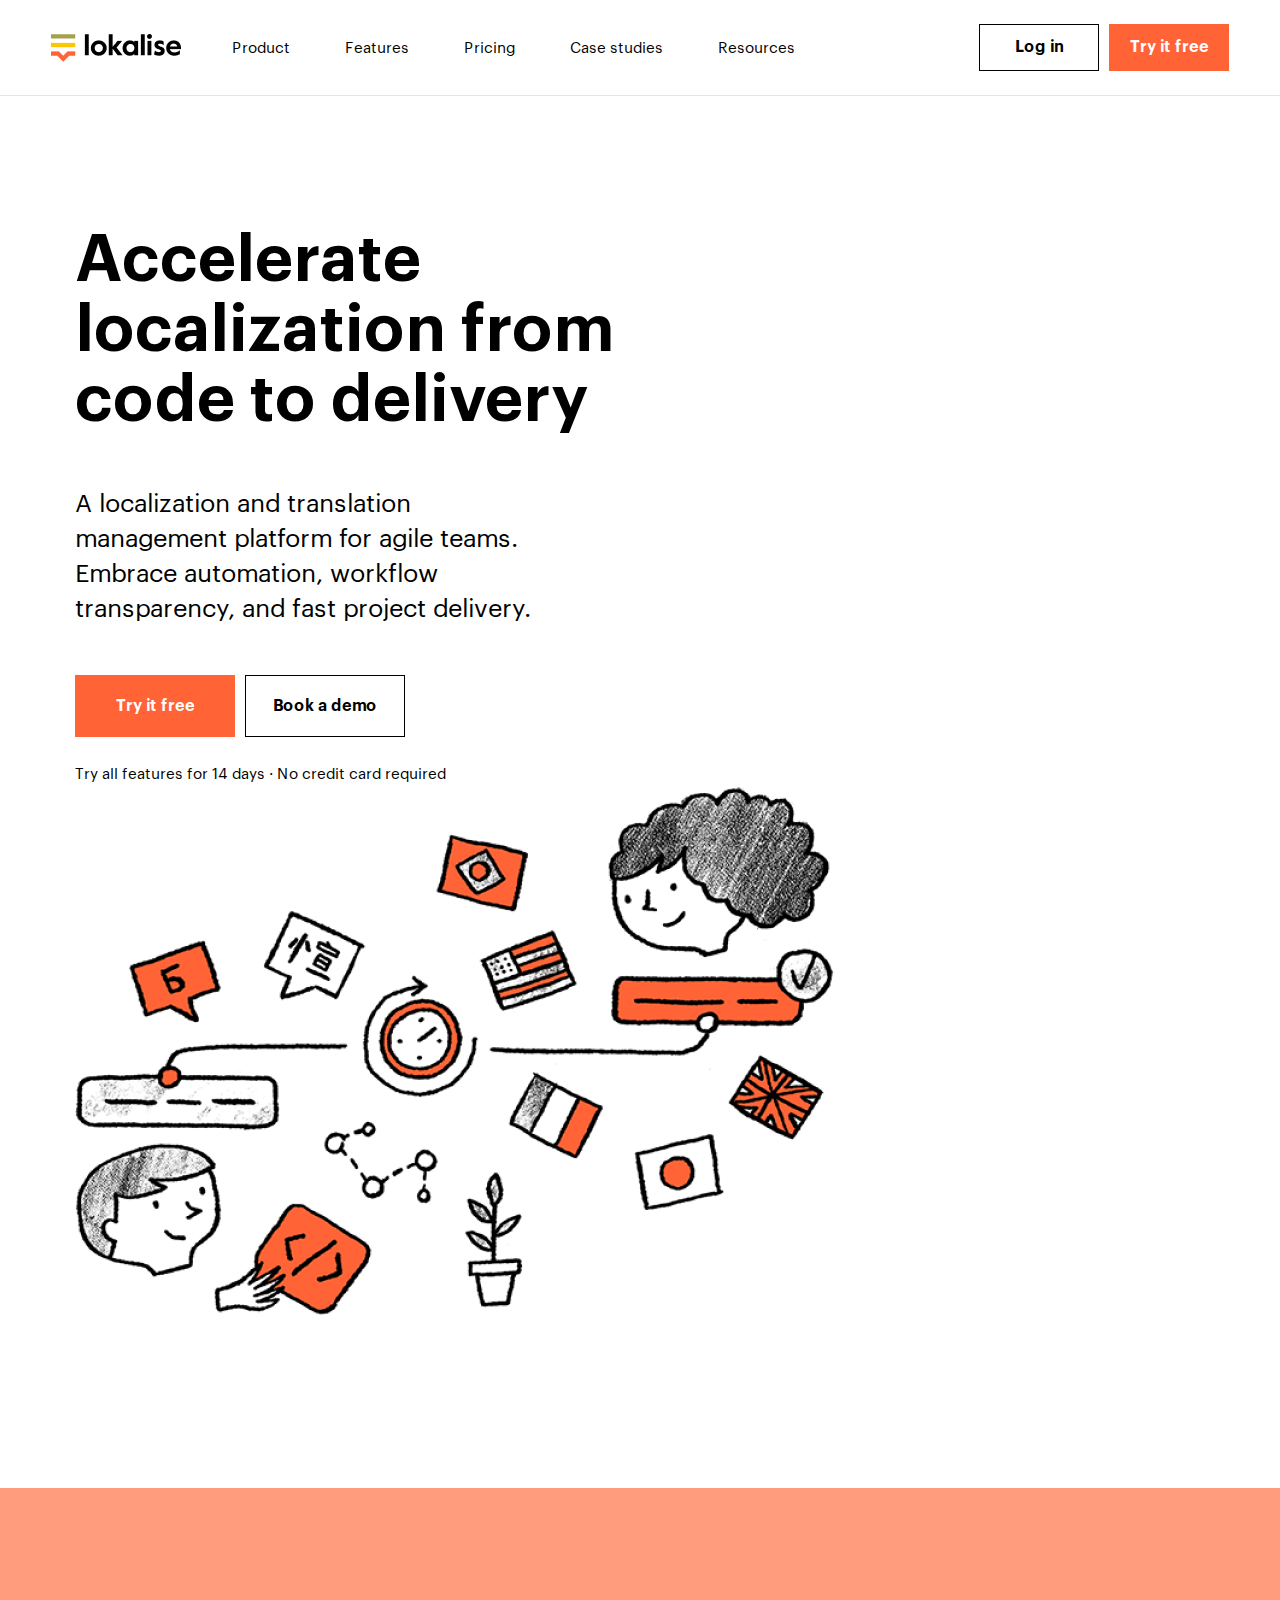
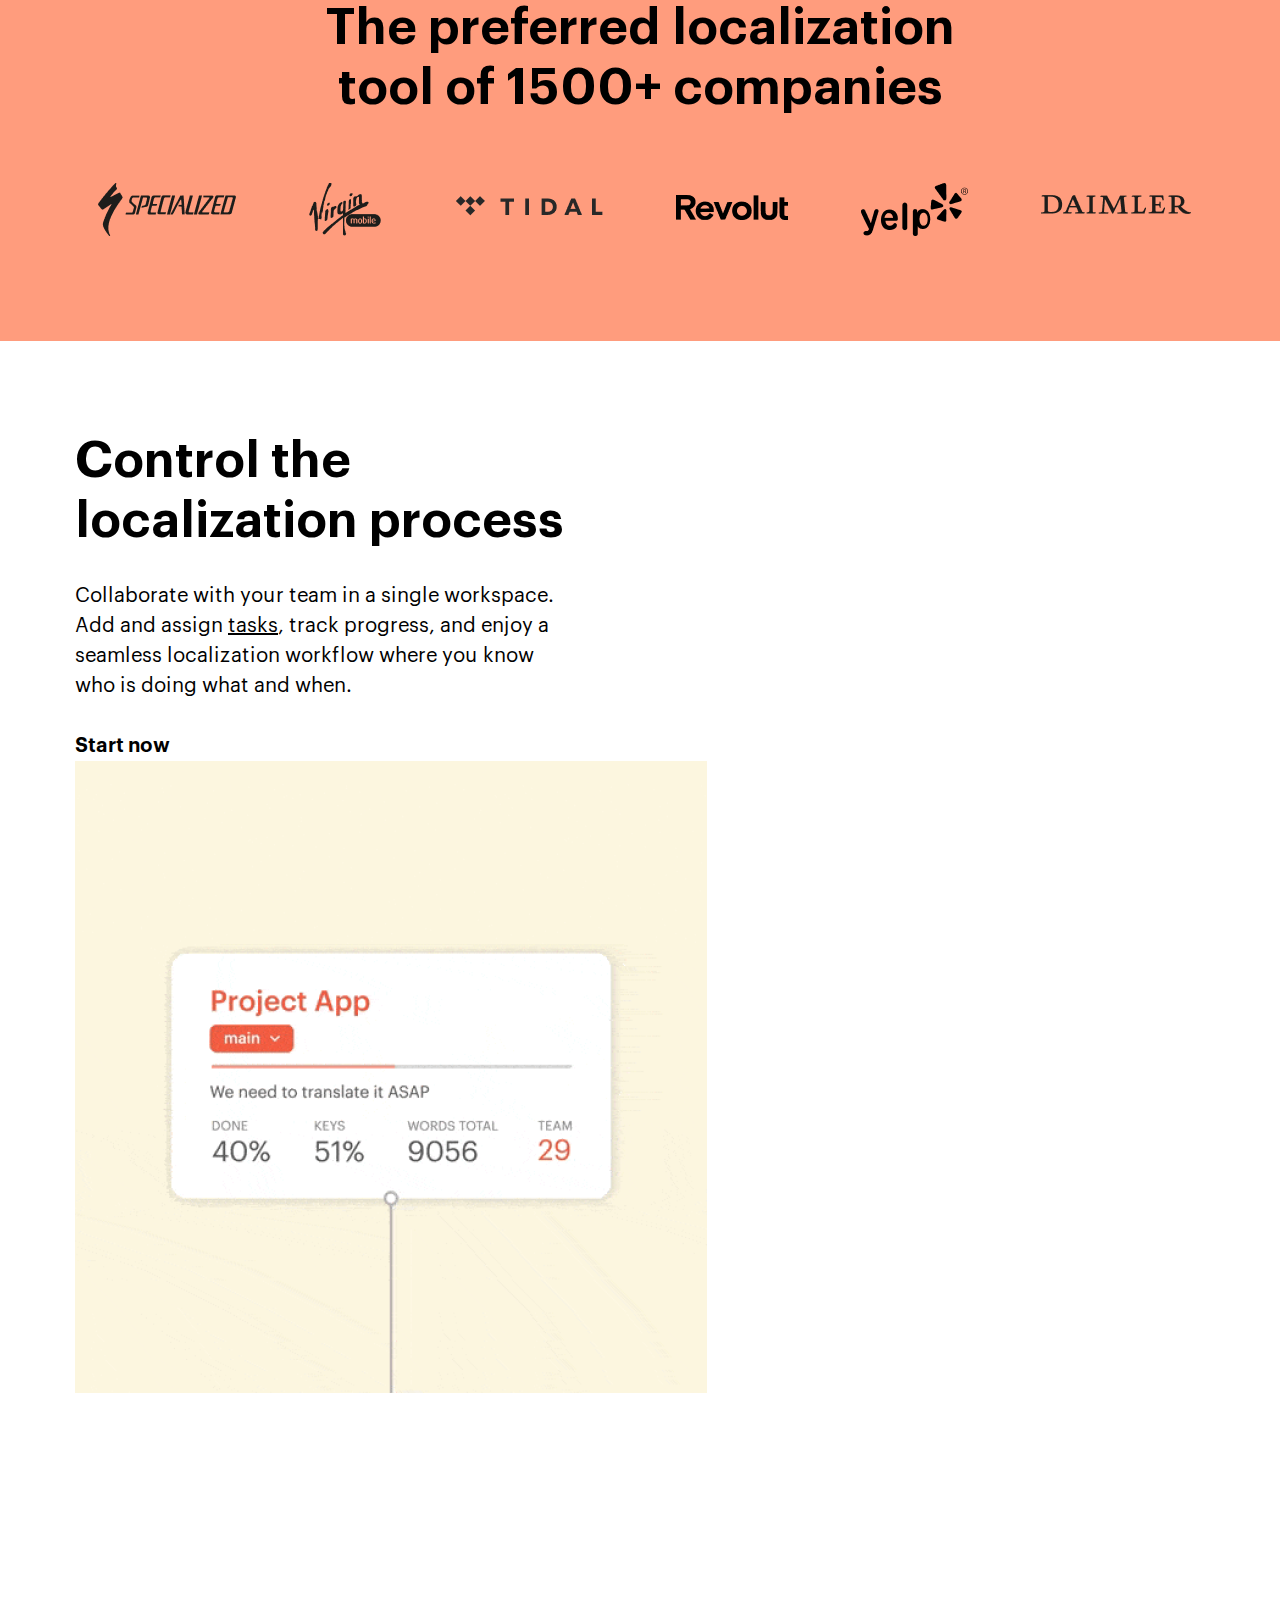
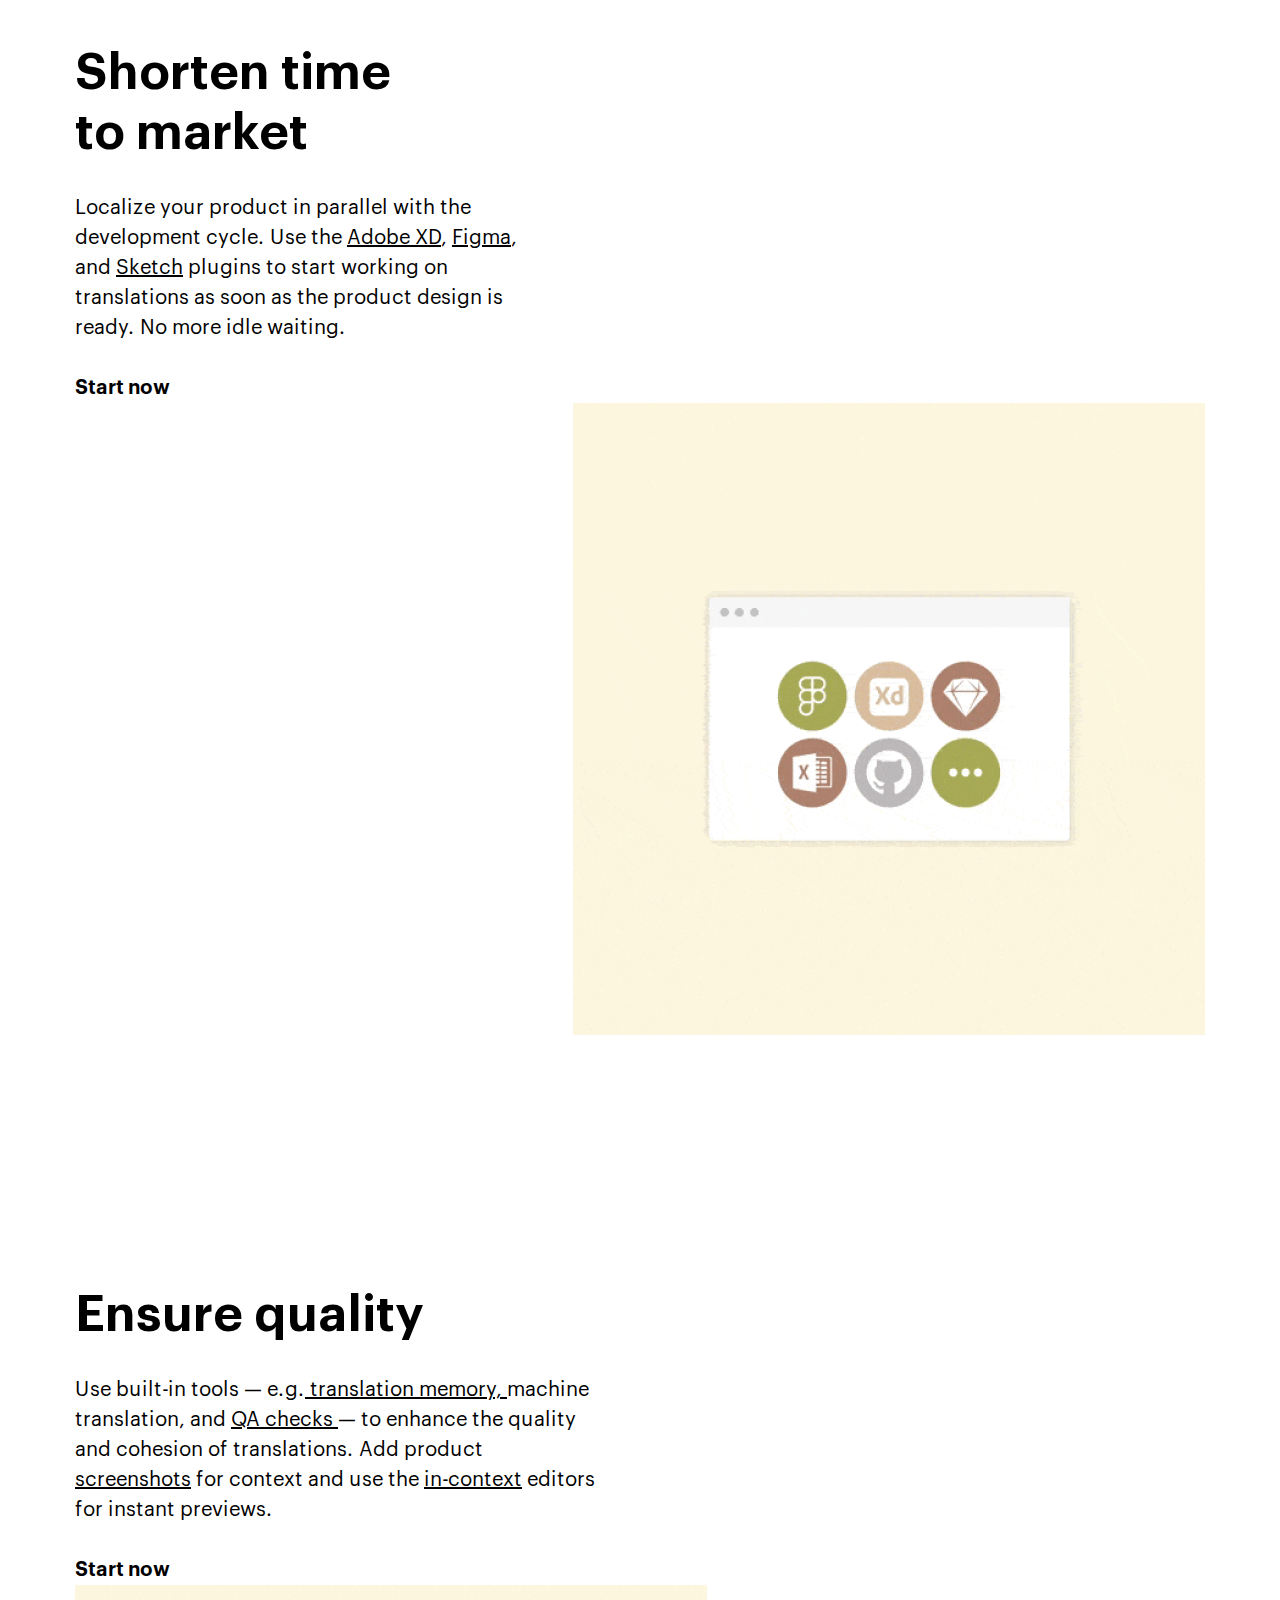
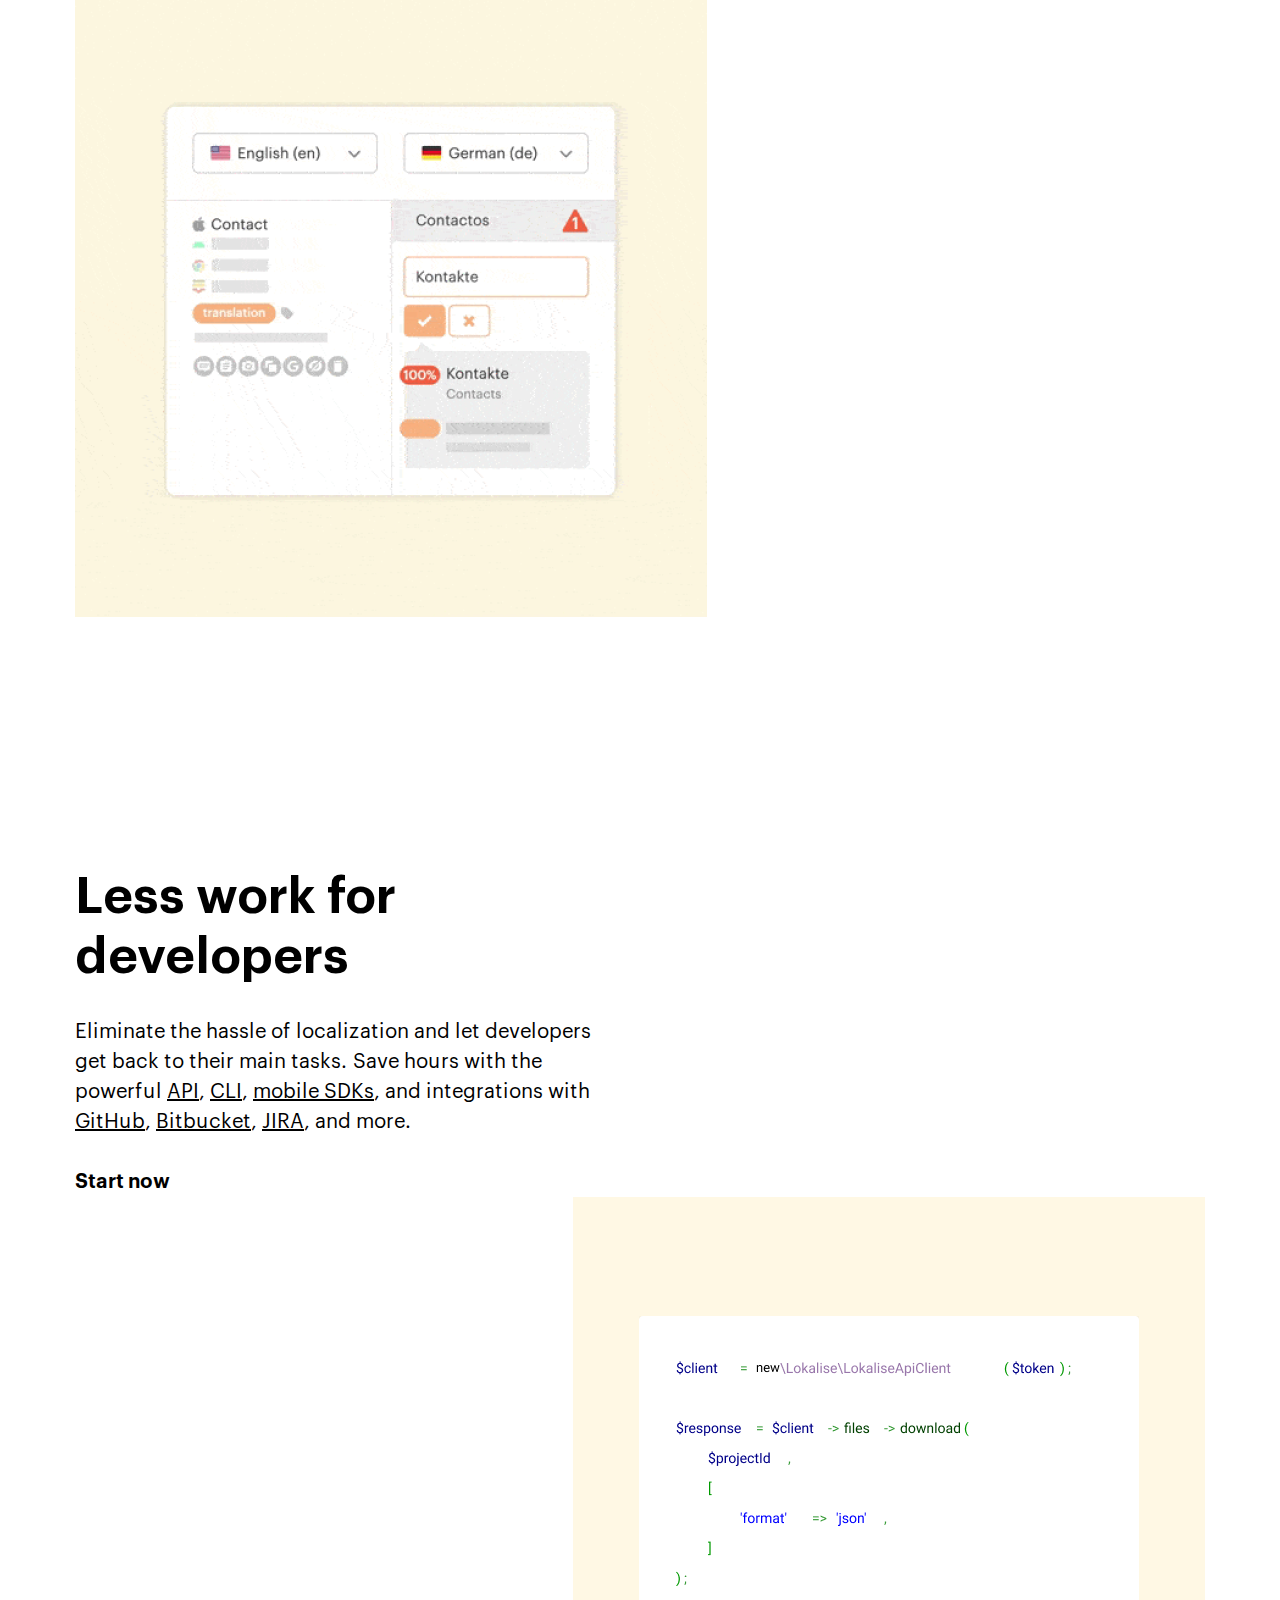
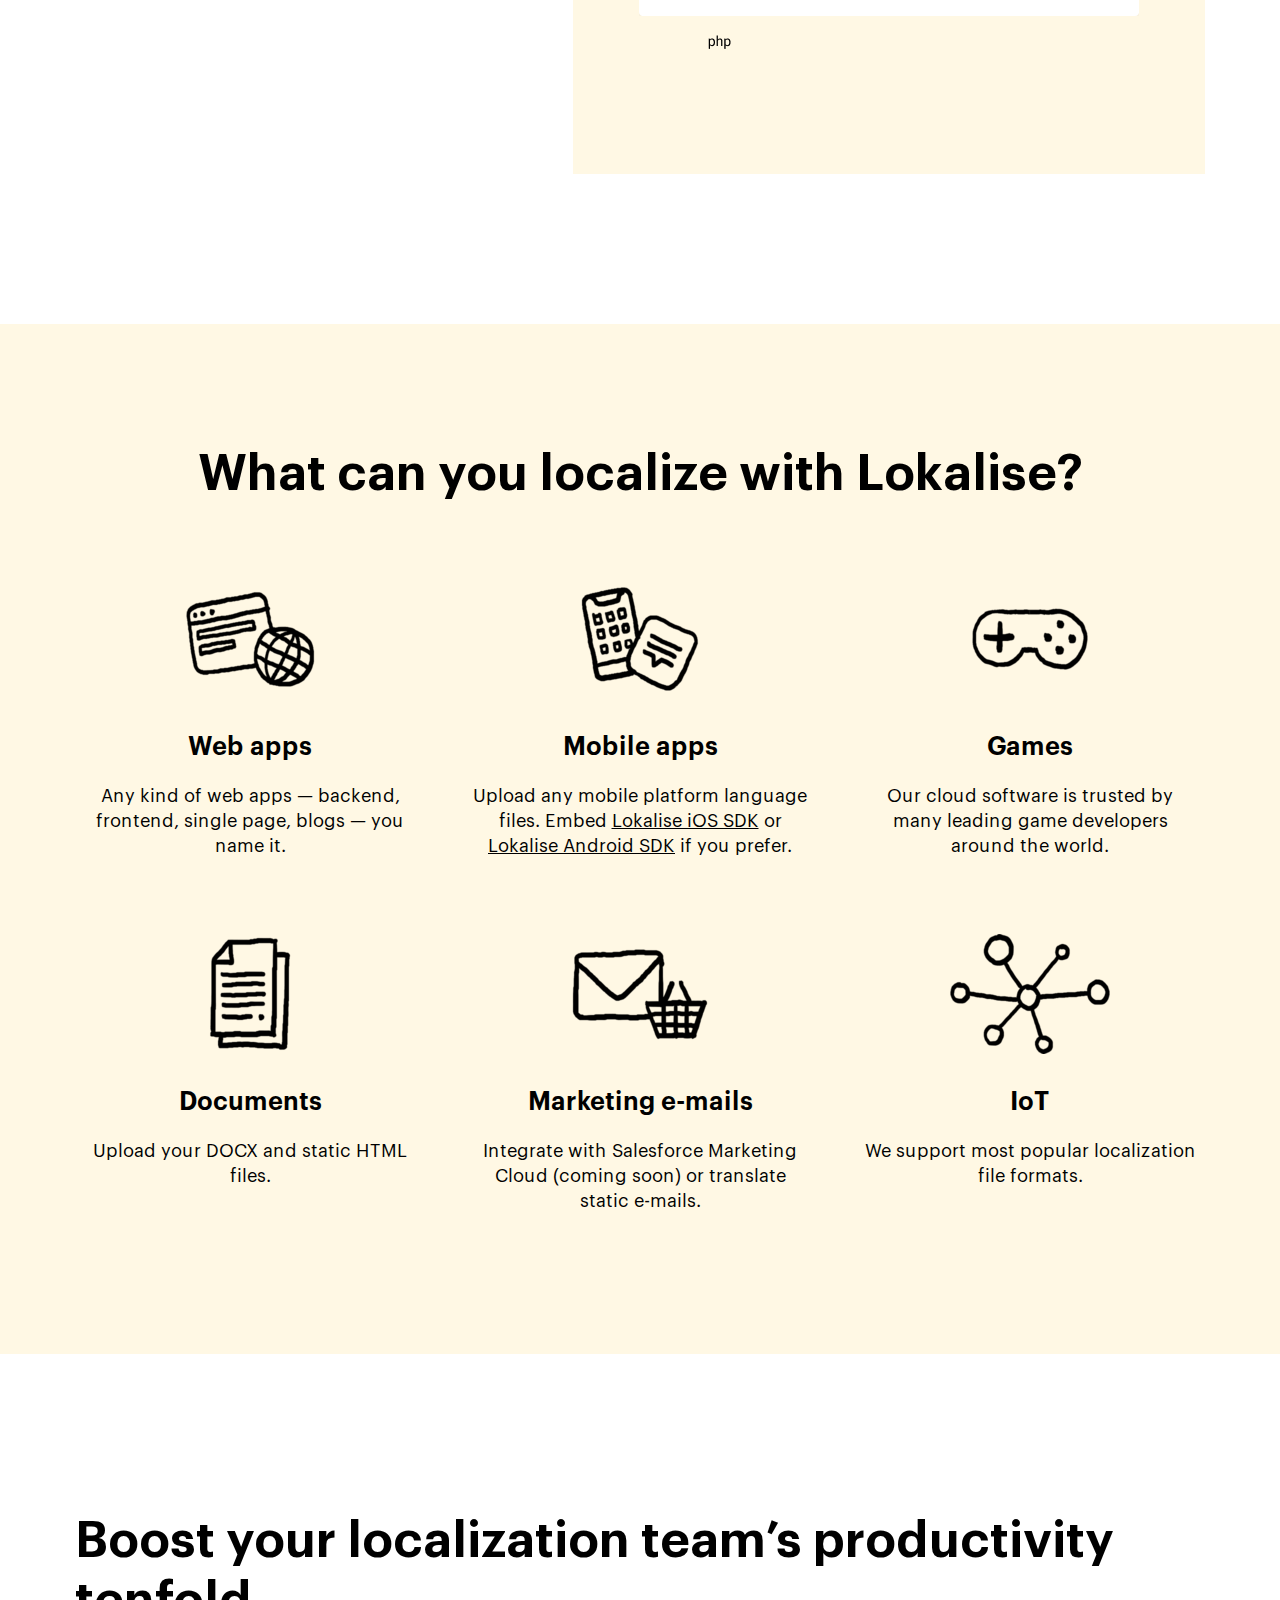
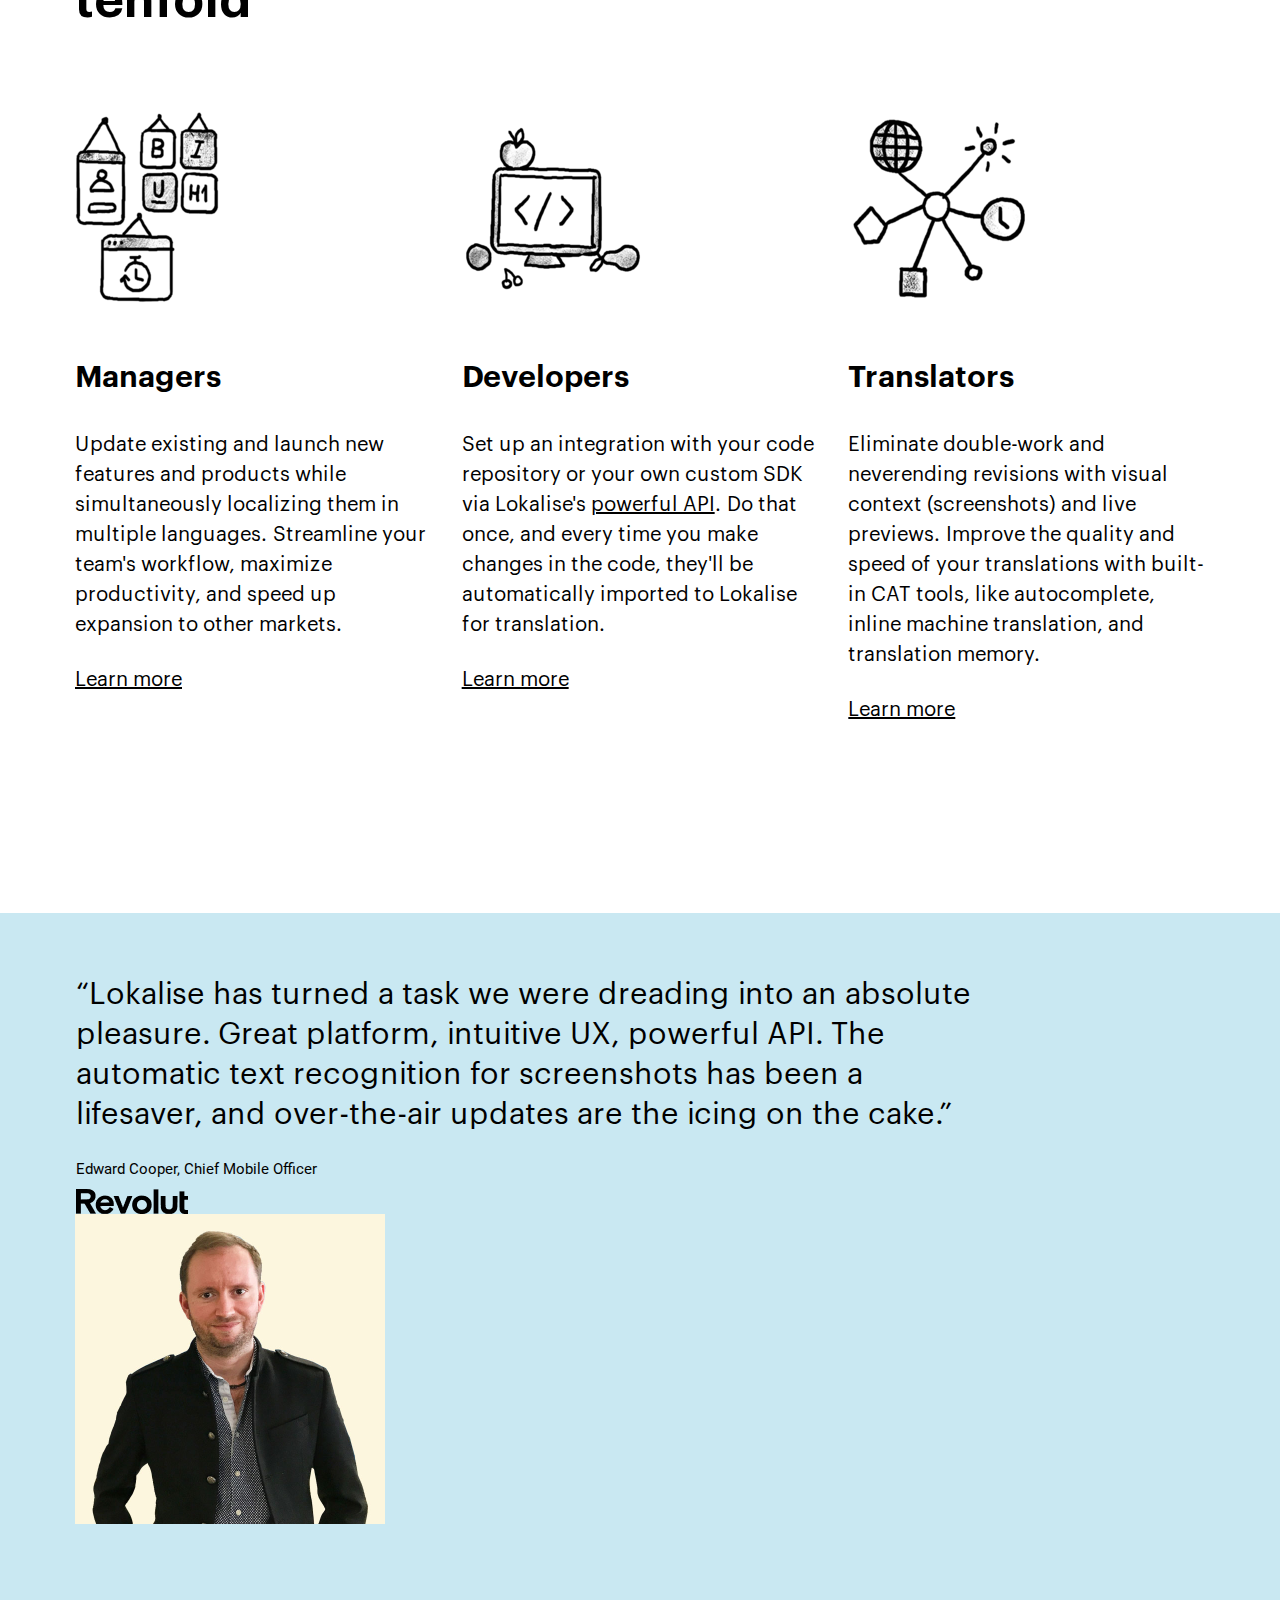
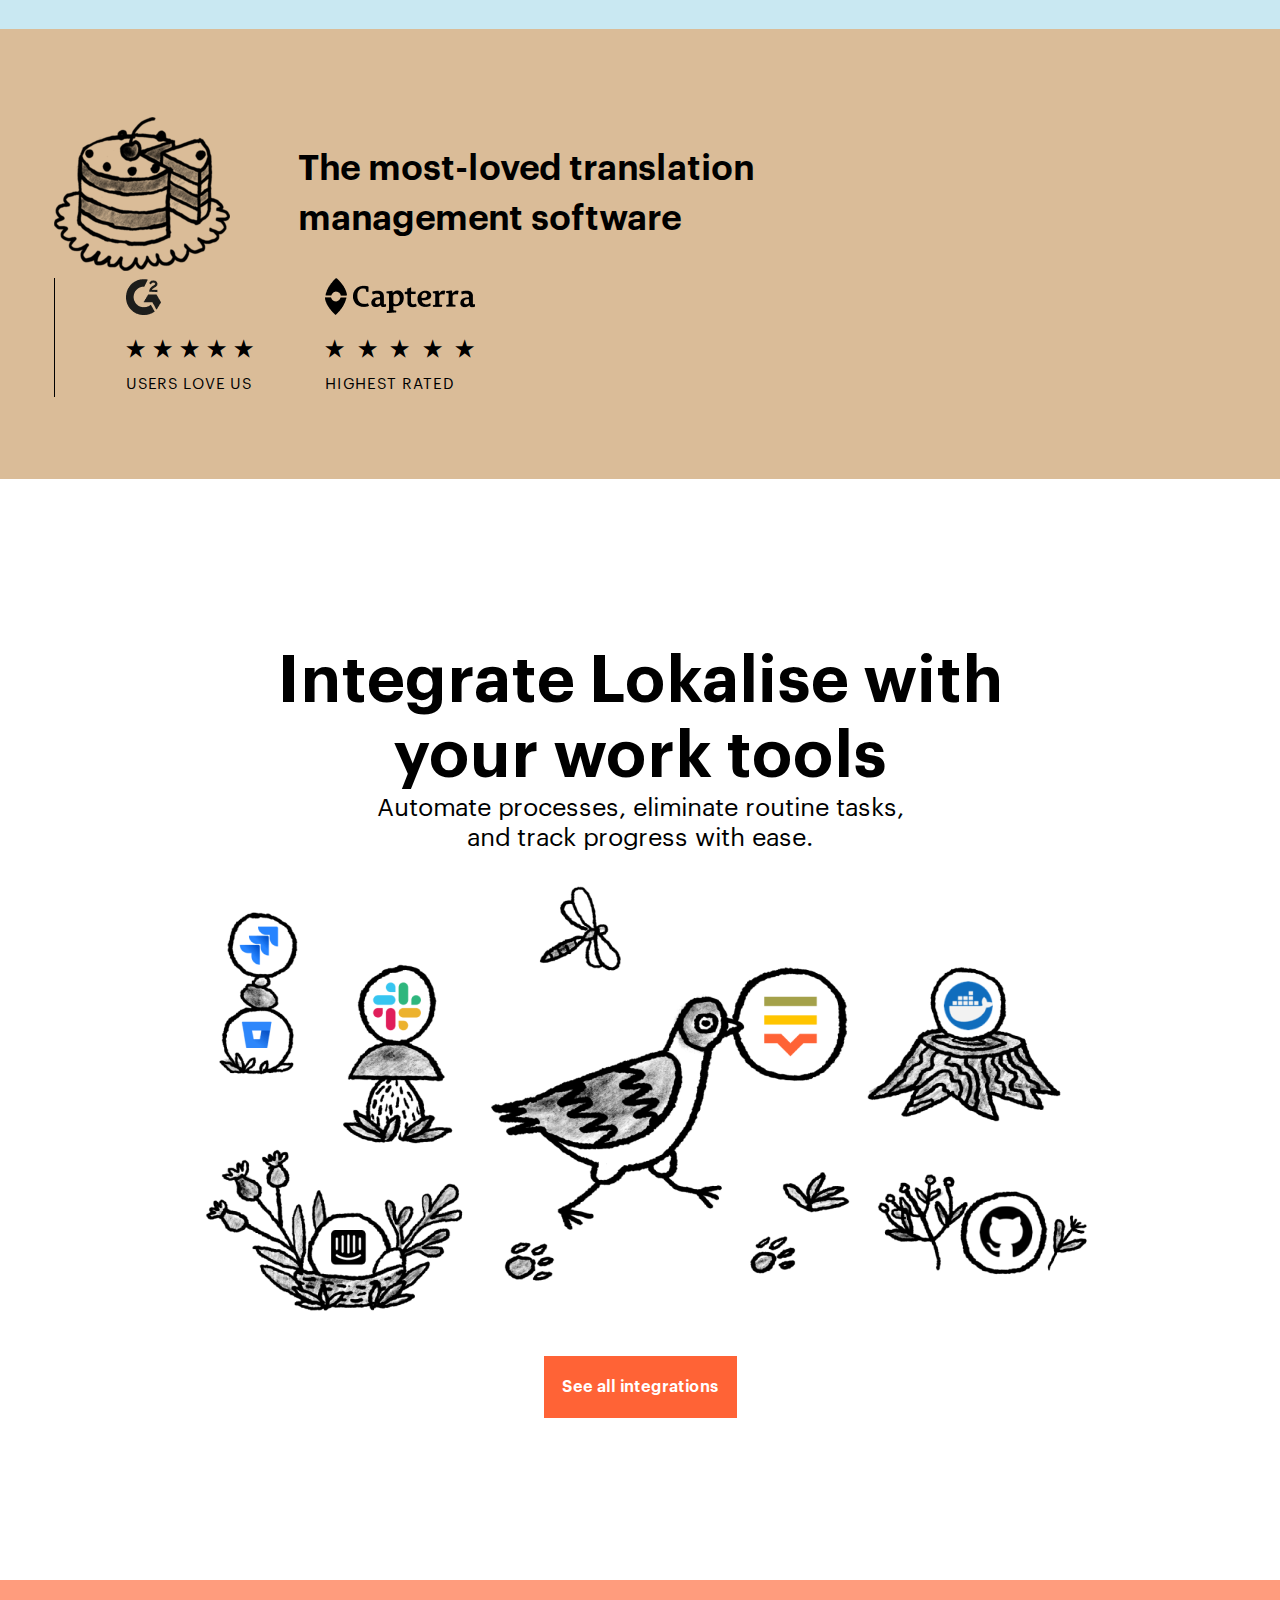
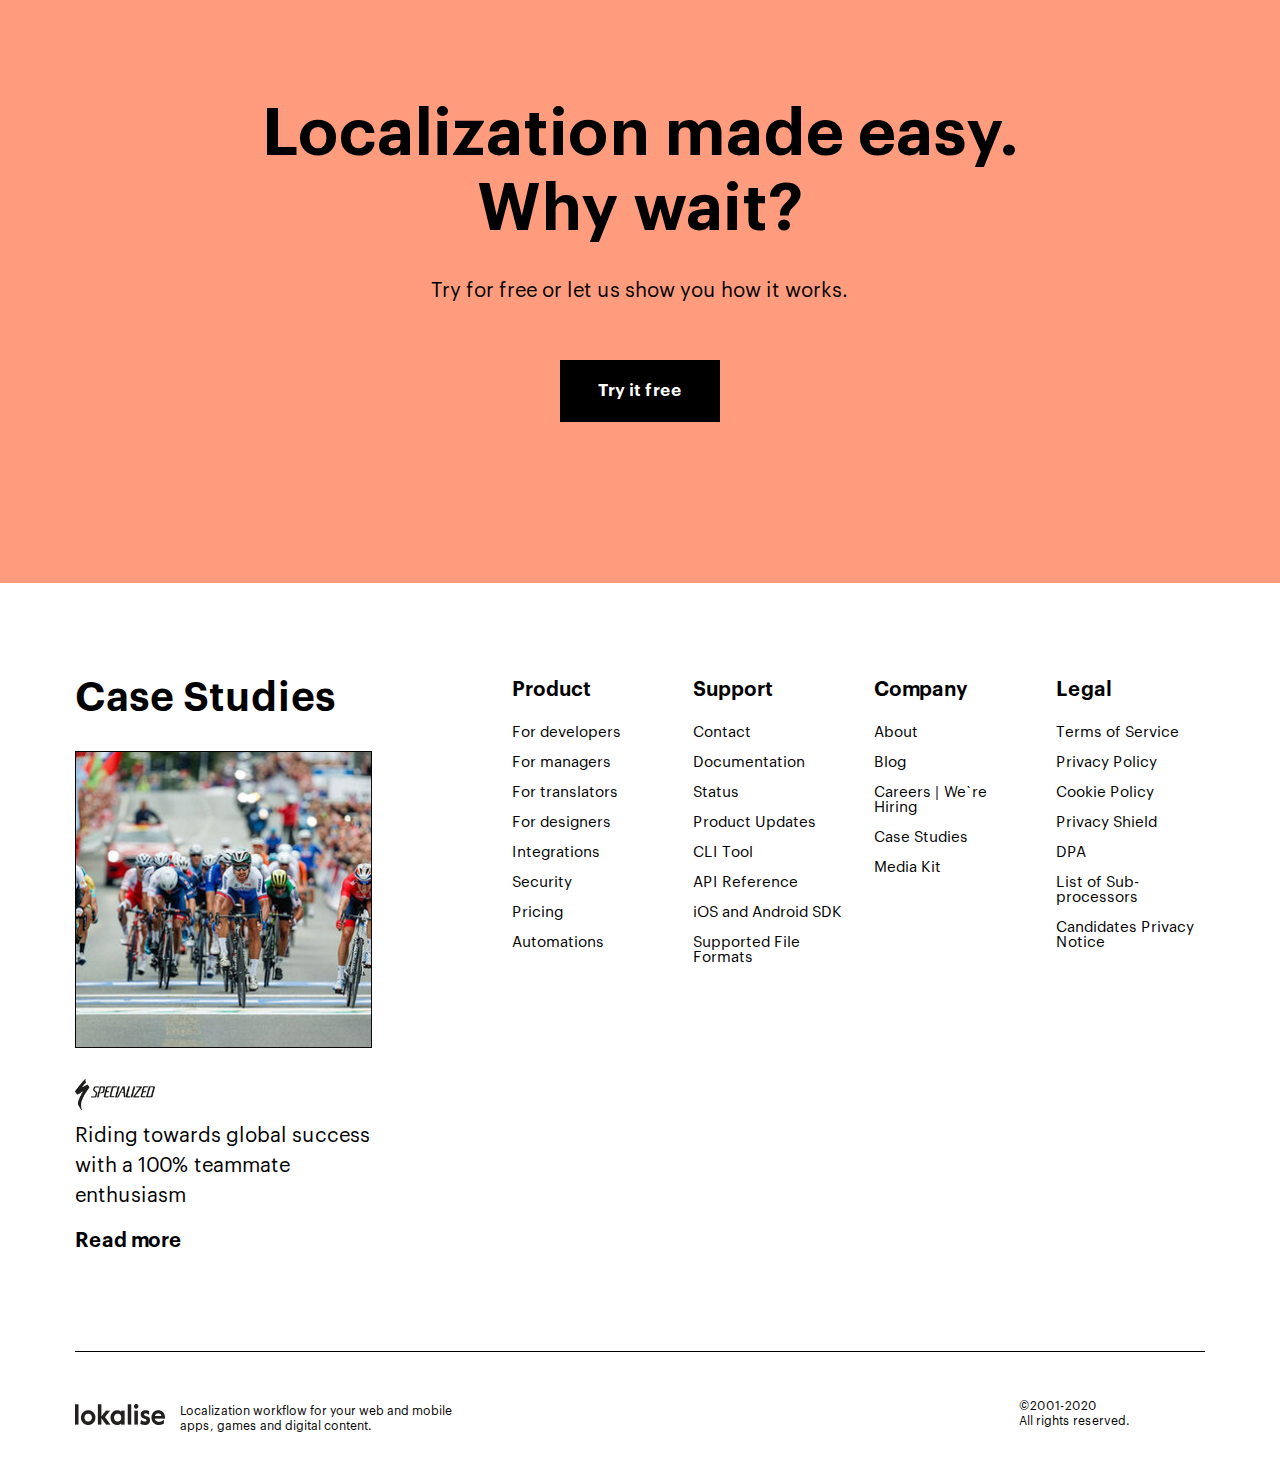
==== commit 9ceaa18d: "flex" ====
--- a/public/index.html
+++ b/public/index.html
@@ -65,14 +65,28 @@
             <div class="m__line2">
                 <div class="container">
                     <div class="m__line2__block">
-                        <h2>The preferred localization<br> tool of 1500+ companies</h2>
+                        <div class="m__line2__title">
+                            <h2>The preferred localization tool of 1500+ companies</h2>
+                        </div>
                         <div class="brand">
-                            <span class="icon-frame_1"></span>
-                            <span class="icon-frame_2"></span>
-                            <span class="icon-frame_3"></span>
-                            <span class="icon-frame_4"></span>
-                            <span class="icon-frame_5"></span>
-                            <span class="icon-frame_6"></span>
+                            <div>
+                                <img src="images/l2_brand_1.png" alt="specialized">
+                            </div>
+                            <div>
+                                <img src="images/l2_brand_2.png" alt="virgin">
+                            </div>
+                            <div>
+                                <img src="images/l2_brand_3.png" alt="tidal">
+                            </div>
+                            <div>
+                                <img src="images/l2_brand_4.png" alt="revolut">
+                            </div>
+                            <div>
+                                <img src="images/l2_brand_5.png" alt="yelp">
+                            </div>
+                            <div>
+                                <img src="images/l2_brand_6.png" alt="daimler">
+                            </div>
                         </div>
                     </div>
                 </div>
@@ -315,7 +329,9 @@
                             </blockquote>
                             <figcaption>
                                 Edward Cooper, Chief Mobile Officer
-                                <a href=""><span class="icon-frame_4"></span></a>
+                                <a href="#">
+                                    <img src="images/l2_brand_4.png" alt="revolut">
+                                </a>
                             </figcaption>
                         </div>
                         <div class="article__block__photo">
@@ -335,7 +351,7 @@
                         </div>
                         <div class="most__block__brand">
                             <div class="brand__icon">
-                                <span class="icon-brand"></span>
+                                <div><img src="images/g_2.png" alt="g_2"></div>
                                 <div class="ico">
                                     <span class="icon-Vector_1"></span>
                                     <span class="icon-Vector_1"></span>
@@ -346,7 +362,7 @@
                                 <p>USERS LOVE US</p>
                             </div>
                             <div class="brand__icon">
-                                <span class="icon-brand_2"></span>
+                                <div><img src="images/capterra.png" alt="capterra"></div>
                                 <div class="ico">
                                     <span class="icon-Vector_1"></span>
                                     <span class="icon-Vector_1"></span>
@@ -395,9 +411,11 @@
                         <div>
                             <img src="images/race.png" alt="race">
                         </div>
-                        <span class="icon-frame_1"></span>
+                        <div class="f__brand">
+                            <a href="#"><img src="images/l2_brand_1.png" alt="specialized"></a>
+                        </div>
                         <p>Riding towards global success<br> with a 100% teammate<br> enthusiasm</p>
-                        <a href="#">Read more</a>
+                        <a href="#" class="hov">Read more</a>
                     </div>
                     <div class="f__menu">
                         <div class="f__menu__list">
@@ -452,7 +470,7 @@
                 </div>
                 <div class="f__line__bottom">
                     <div class="lokal">
-                        <a href=""><span class="icon-logo_l"></span></a>
+                        <a href=""><img src="images/logo_2.png" alt="logo_2"></a>
                         <span>Localization workflow for your web and mobile<br> apps, games and digital content.</span>
                     </div>
                     <div class="date">
--- a/public/css/style.css
+++ b/public/css/style.css
@@ -594,12 +594,15 @@
   opacity: 0.5;
 }
 
+#header {
+  border-bottom: 1px solid #E5E5E5;
+}
+
 .hea__container {
   display: flex;
   flex-wrap: wrap;
   align-items: center;
   justify-content: space-between;
-  border-bottom: 1px solid #E5E5E5;
   margin: 0 auto;
   max-width: 1480px;
   padding: 0 20px;
@@ -677,10 +680,13 @@
   padding: 110px 0 105px;
   text-align: center;
 }
-
 .m__line2__block {
   display: flex;
   flex-direction: column;
+}
+.m__line2__title {
+  max-width: 720px;
+  margin: 0 auto;
 }
 
 .brand {
@@ -691,21 +697,6 @@
   padding: 65px 14px 0 23px;
   font-size: 53px;
   align-items: center;
-}
-.brand span {
-  padding: 0 5px;
-}
-
-[class=icon-frame_3] {
-  font-size: 21px;
-}
-
-[class=icon-frame_4] {
-  font-size: 25px;
-}
-
-[class=icon-frame_6] {
-  font-size: 19px;
 }
 
 .m__line__card {
@@ -850,17 +841,14 @@
   padding: 9px 1px 0;
 }
 
-[class=icon-logo_l] {
-  font-size: 25px;
-}
-
 figcaption {
   font-family: "Roboto";
   font-size: 15px;
   line-height: 25px;
-}
-figcaption span {
-  display: block;
+  max-width: 275px;
+}
+figcaption a {
+  display: inline-block;
   padding-top: 7px;
 }
 
@@ -904,6 +892,7 @@
 .most__block__brand p {
   font-size: 15px;
   line-height: 25px;
+  letter-spacing: 0.75px;
 }
 
 .brand__icon {
@@ -983,11 +972,8 @@
   line-height: 50px;
   padding: 0 0 28px;
 }
-.race .icon-frame_1 {
-  font-size: 32px;
-  padding: 31px 0 11px;
-}
-.race a {
+.race > a {
+  max-width: 110px;
   padding: 15px 0 0;
   font-weight: 600;
 }
@@ -1051,8 +1037,12 @@
   align-items: flex-start;
   padding-top: 5px;
 }
-.f__line__bottom .lokal .icon-logo_l {
-  padding-right: 14px;
-  font-size: 21px;
-}
-/*# sourceMappingURL=[data-uri] */
+.f__line__bottom .lokal span {
+  padding-left: 15px;
+}
+
+.f__brand {
+  max-width: 80px;
+  padding: 31px 0 11px;
+}
+/*# sourceMappingURL=[data-uri] */
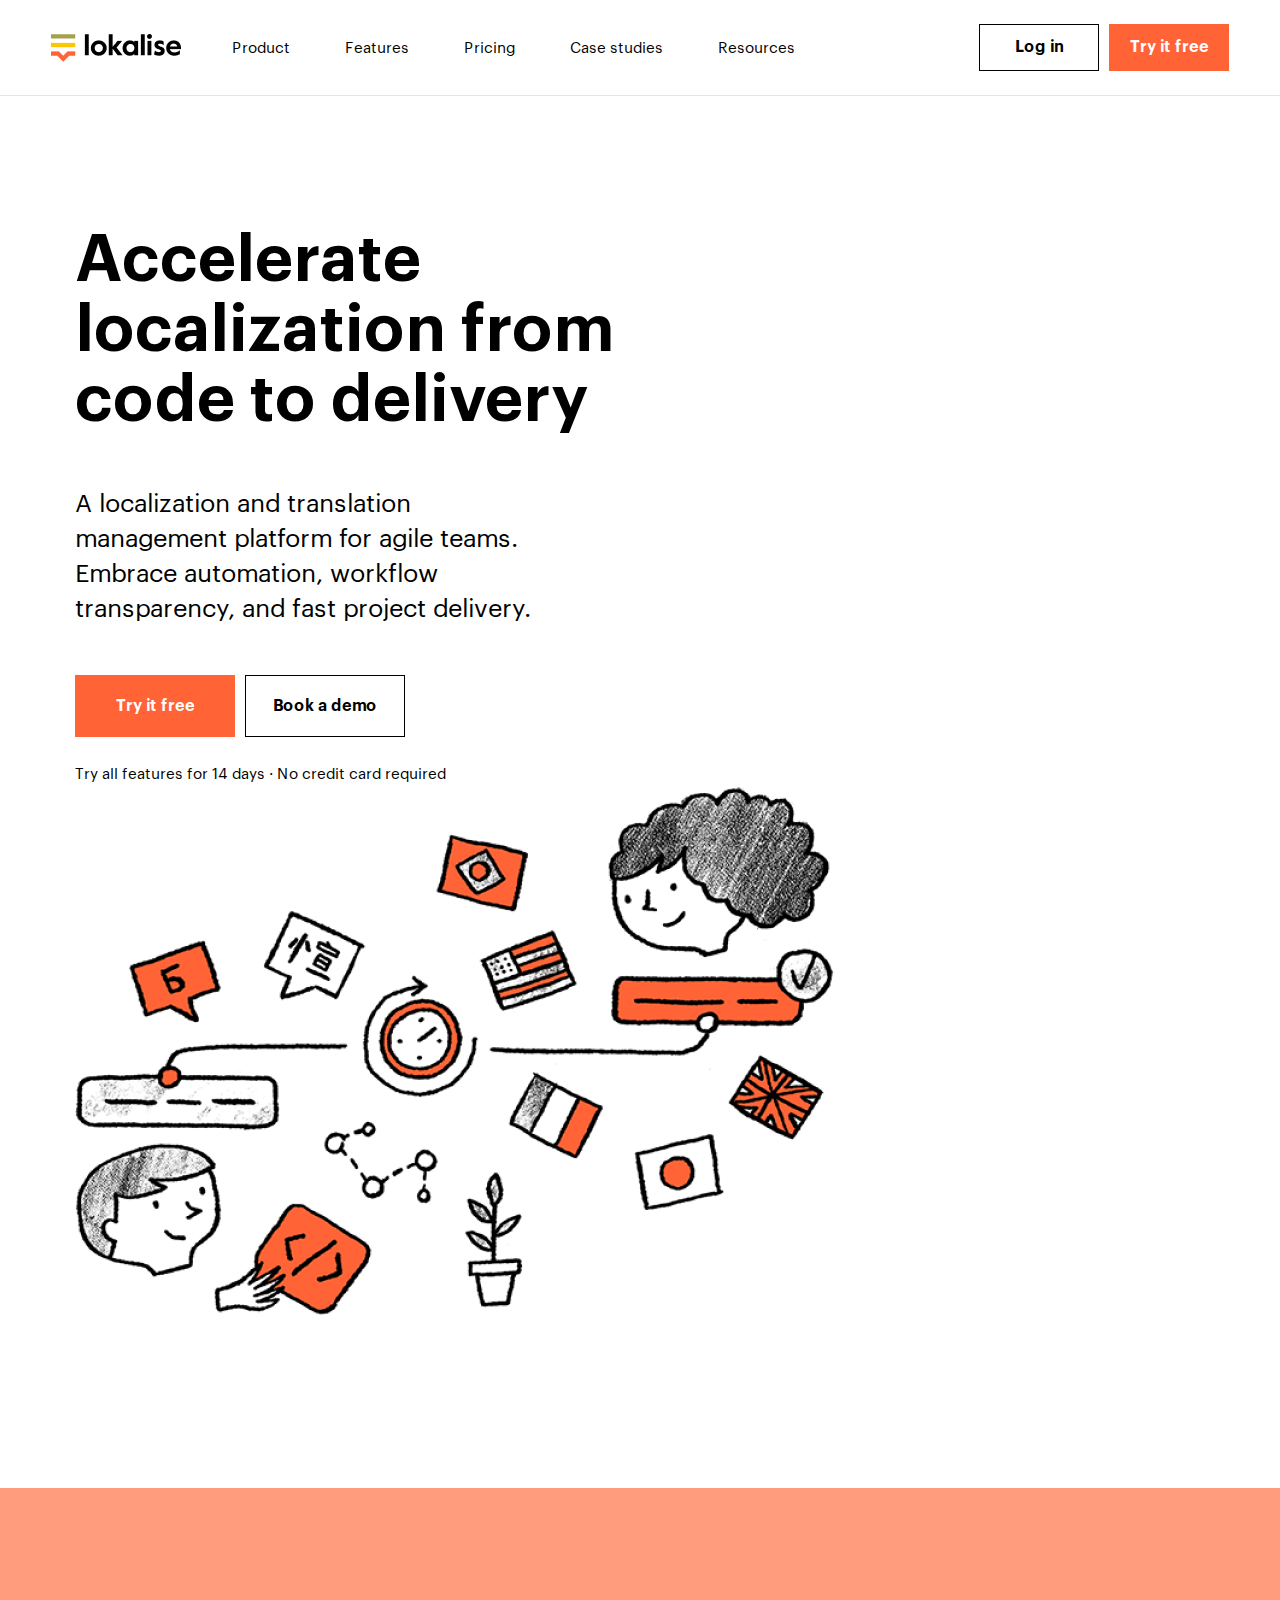
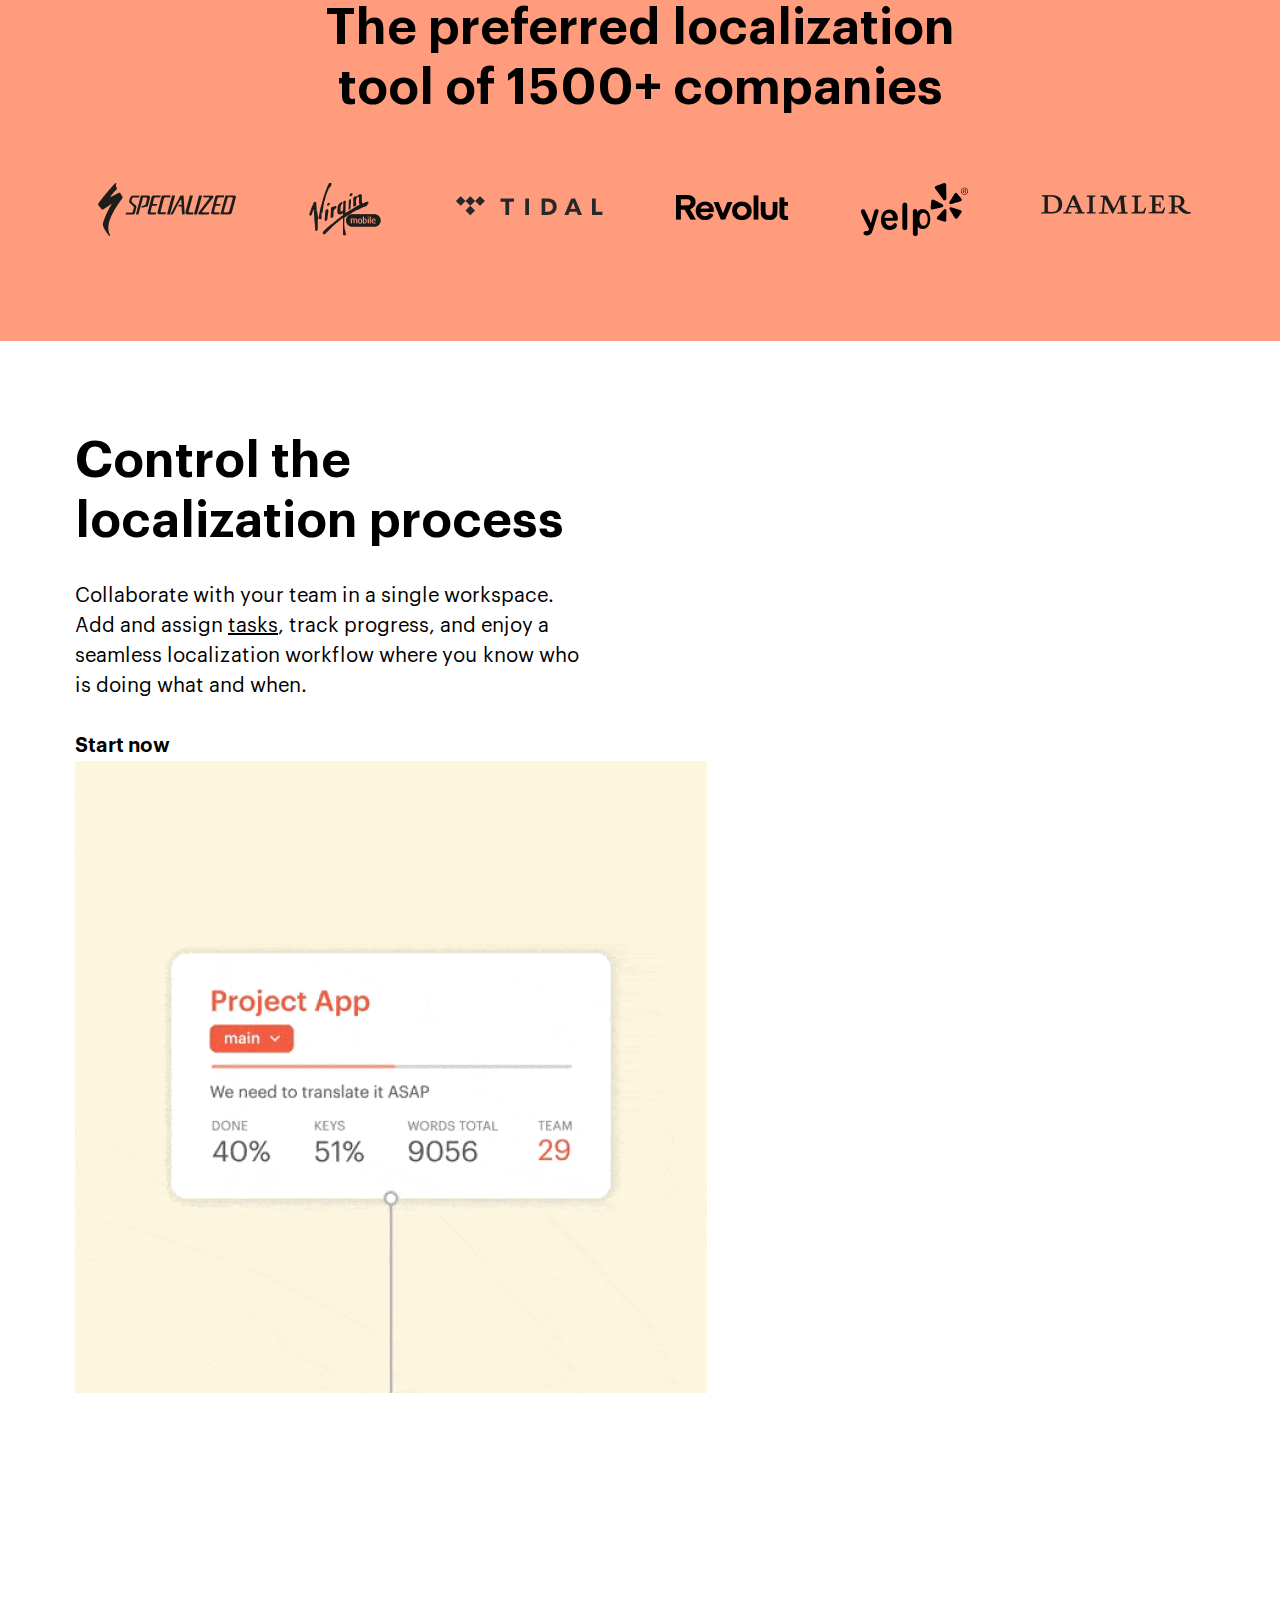
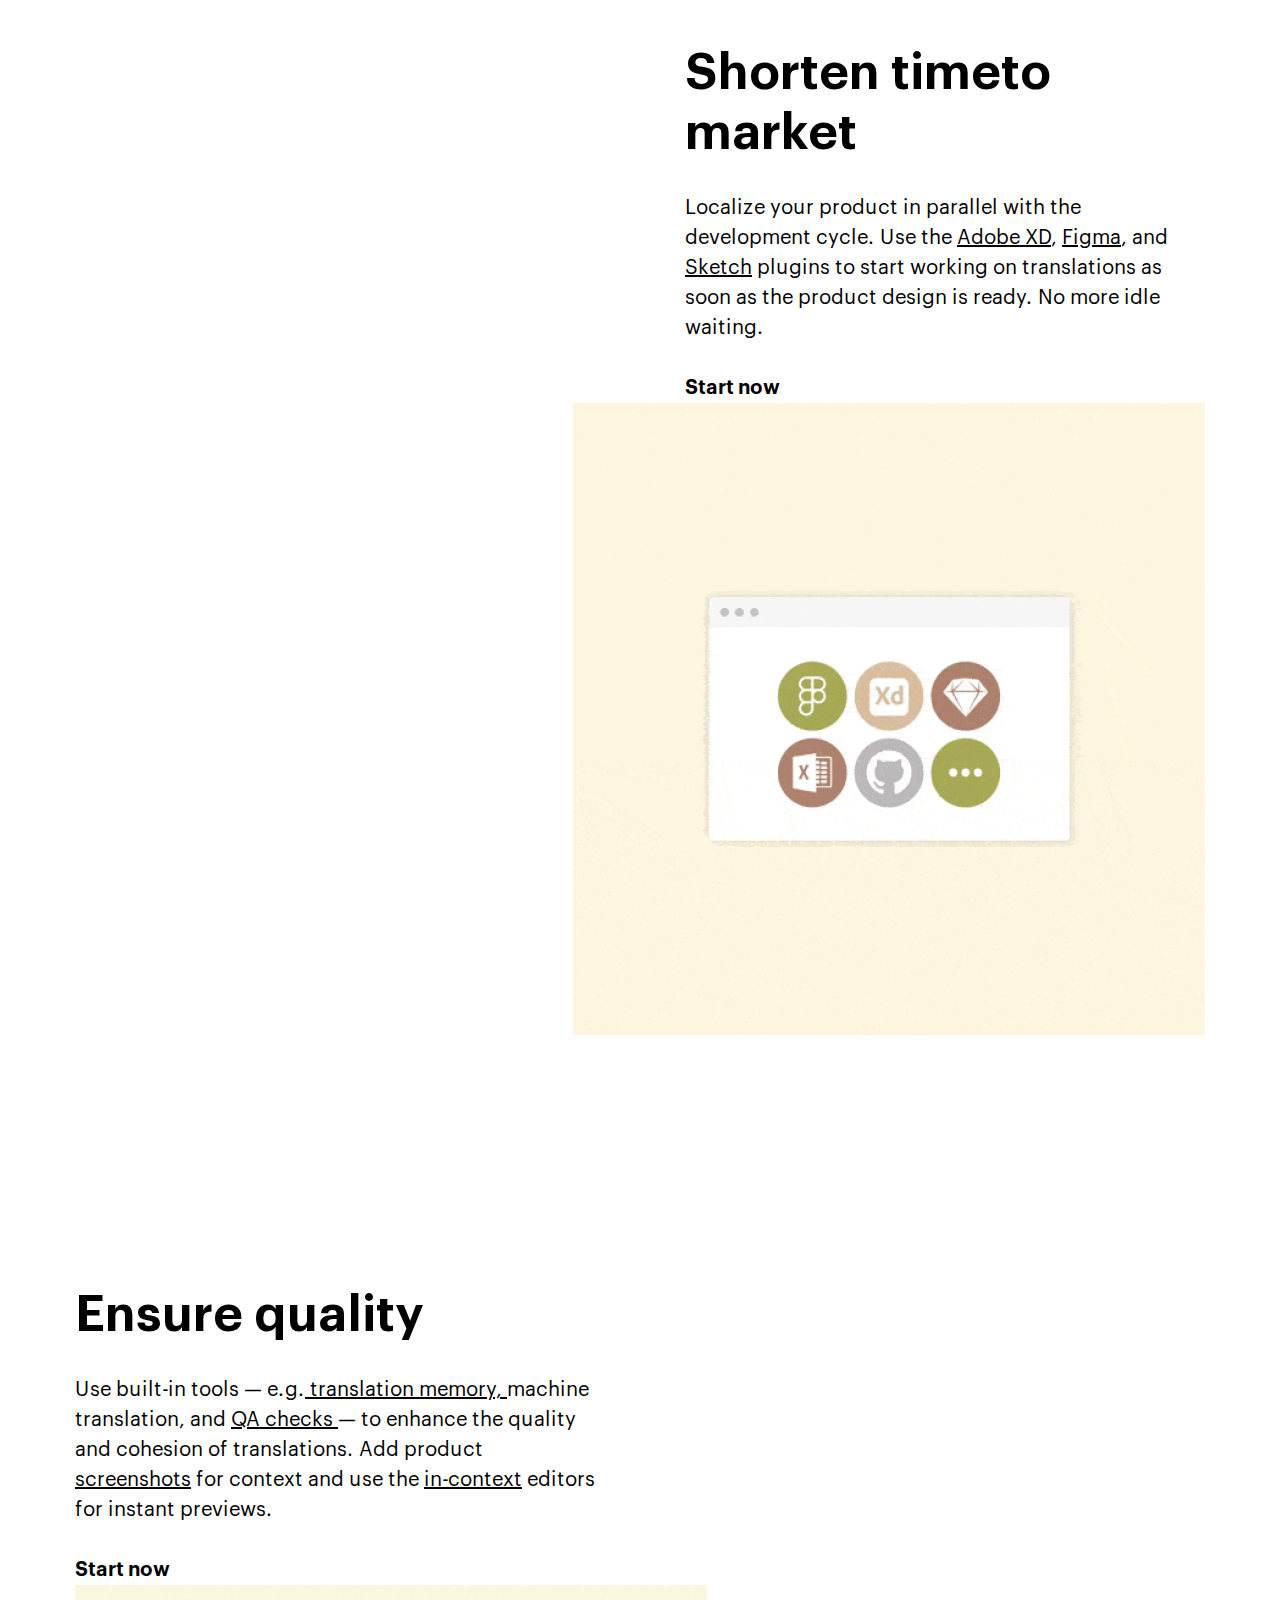
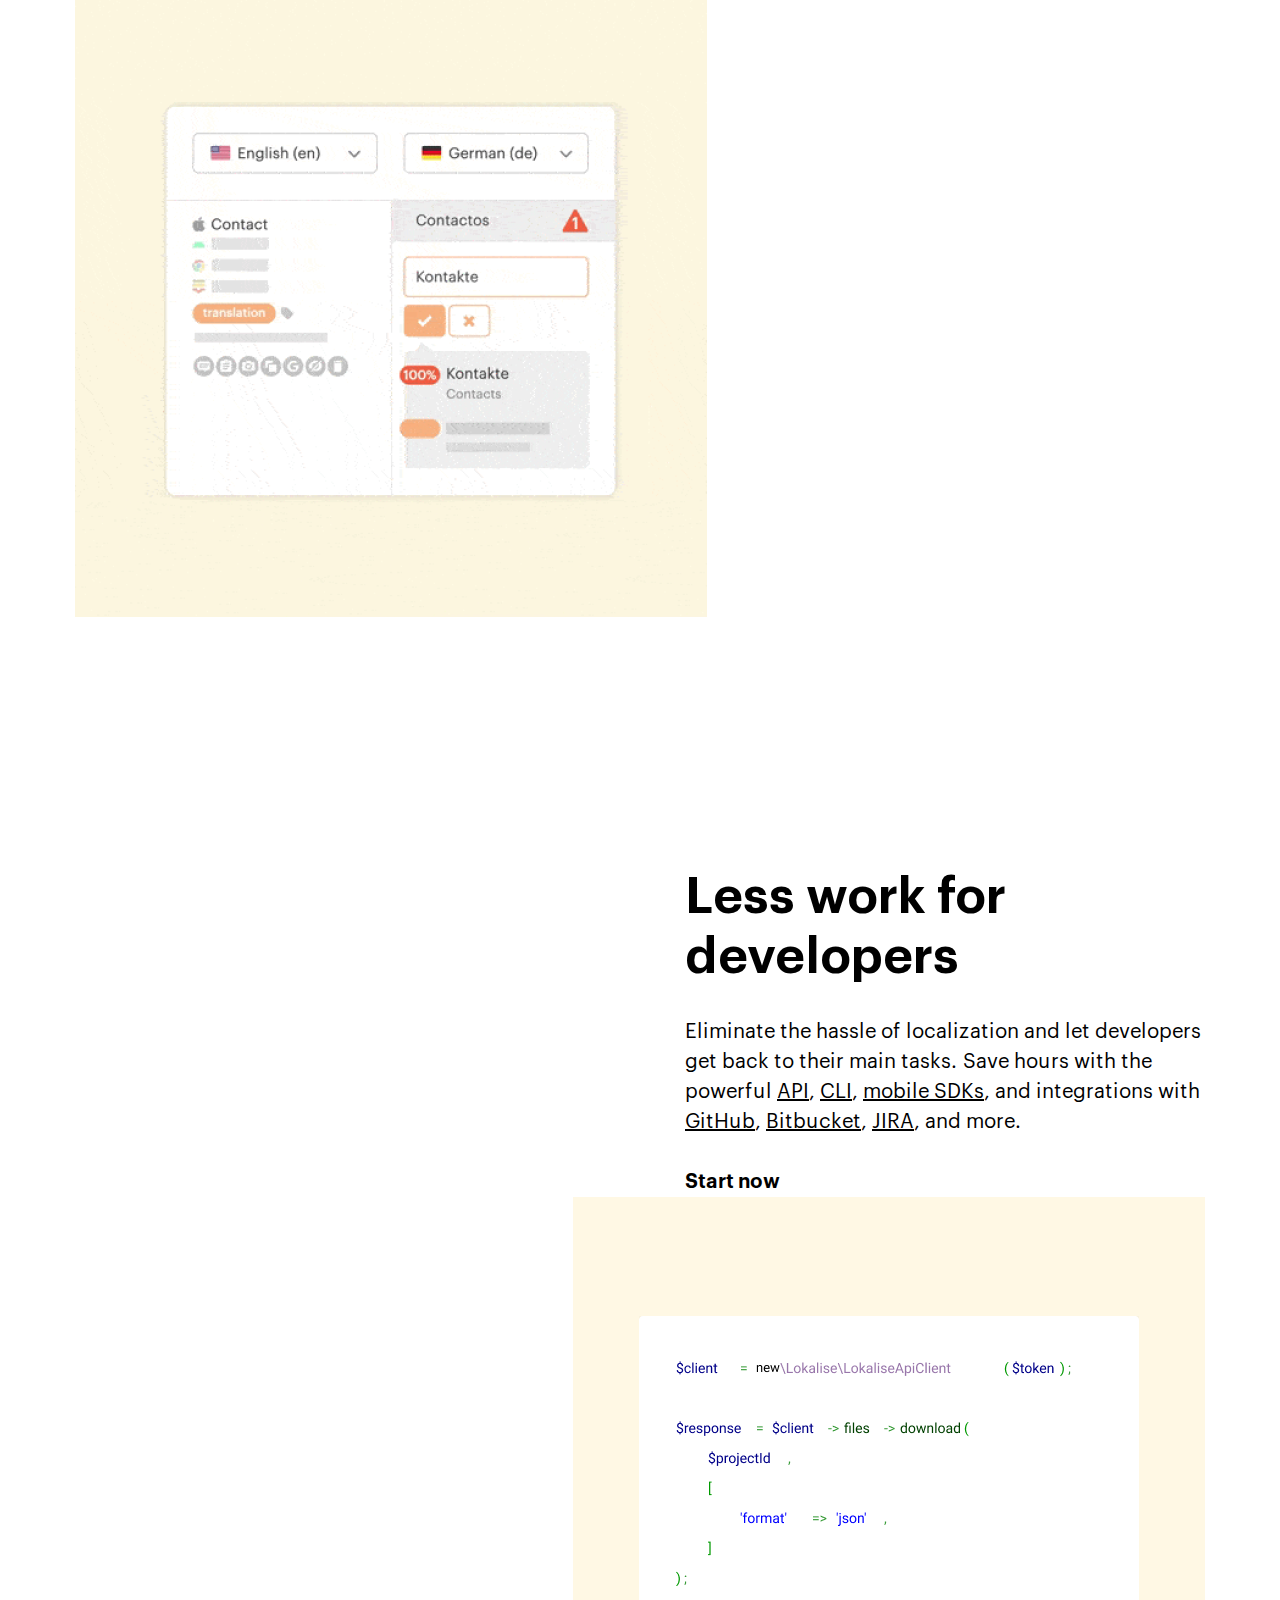
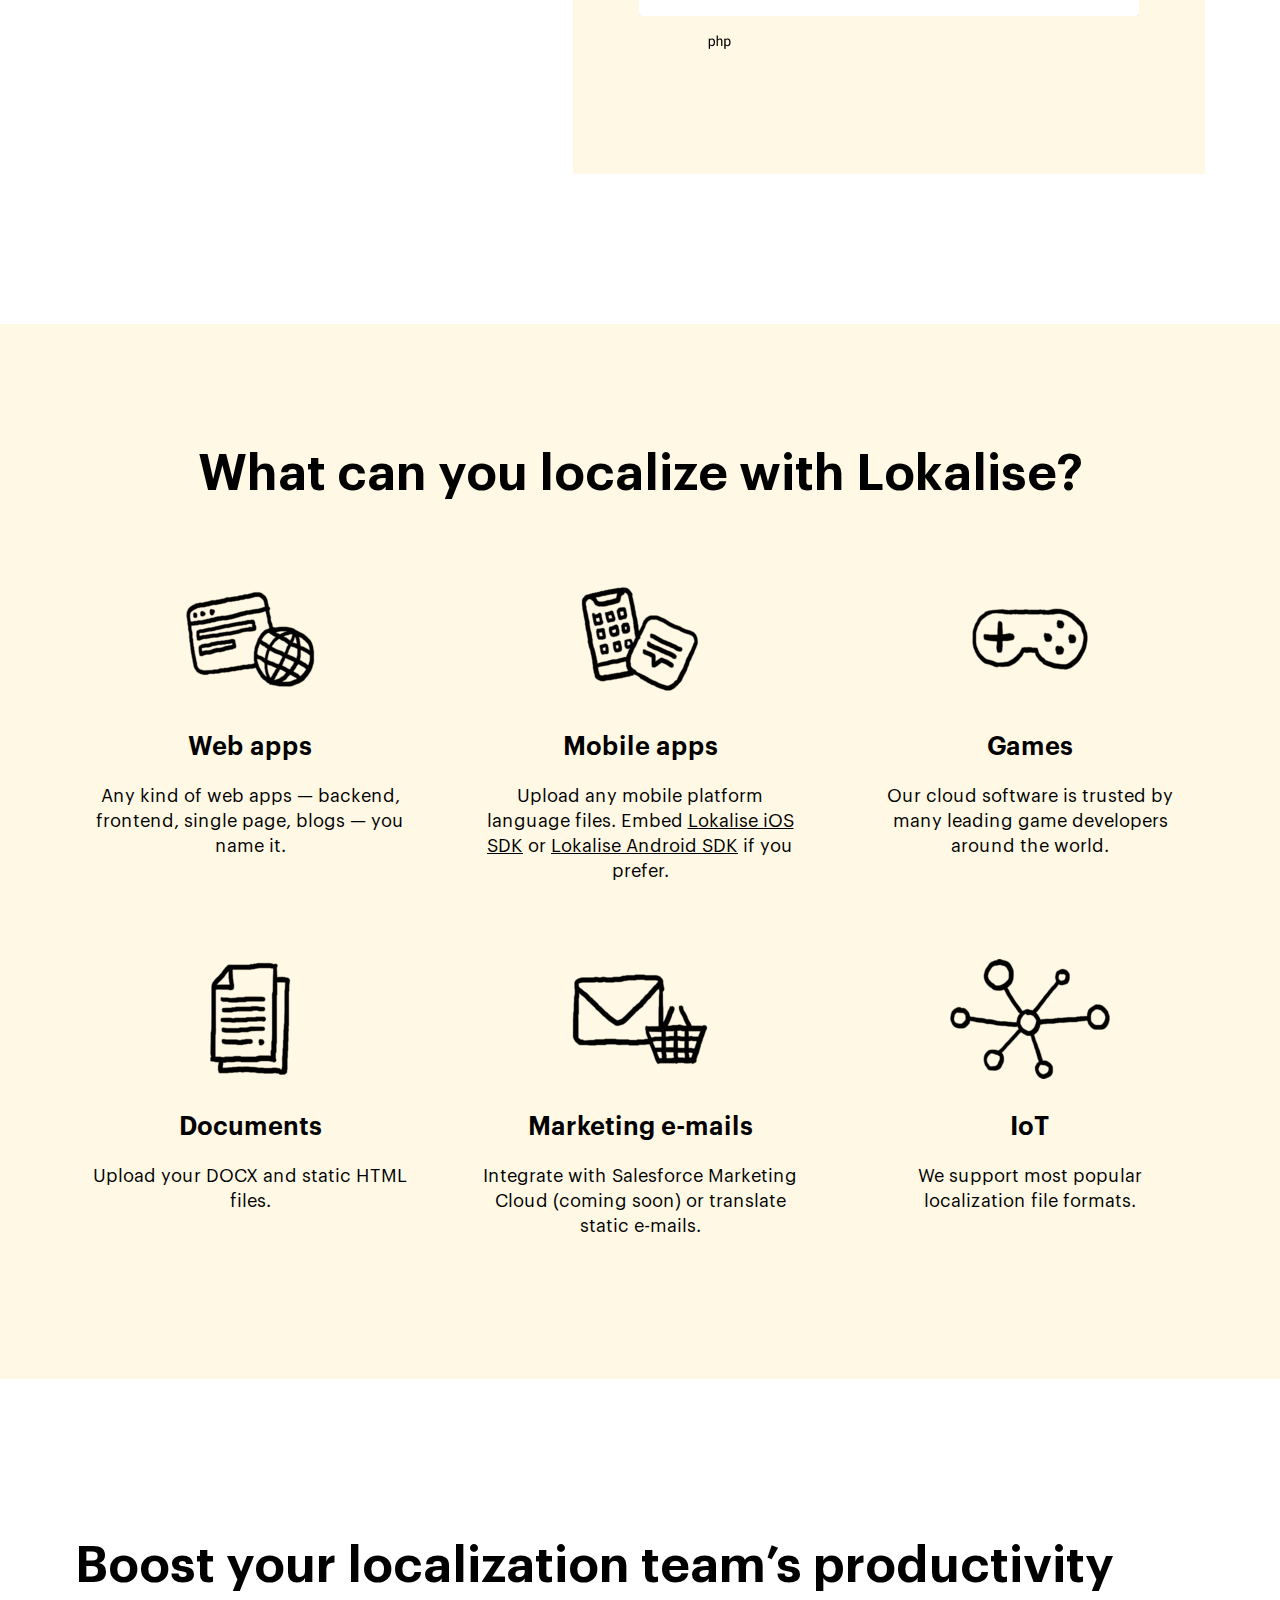
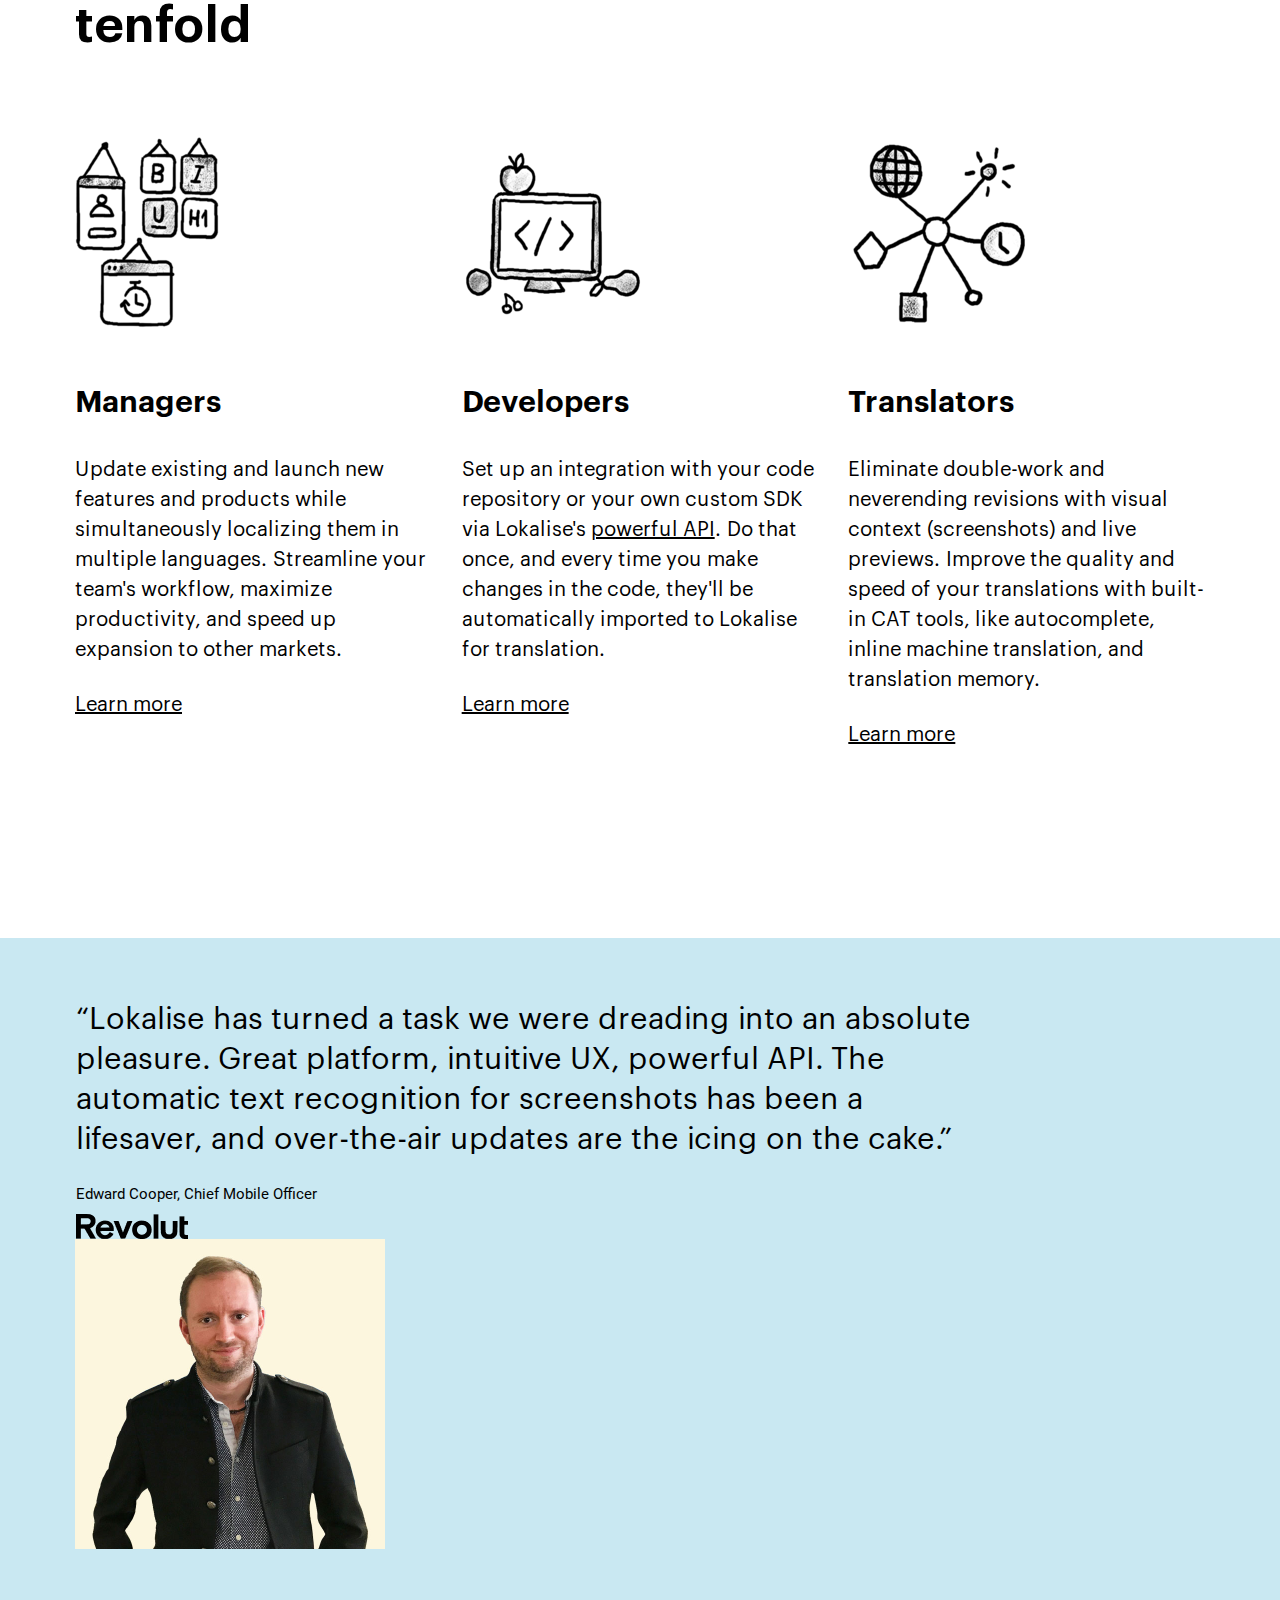
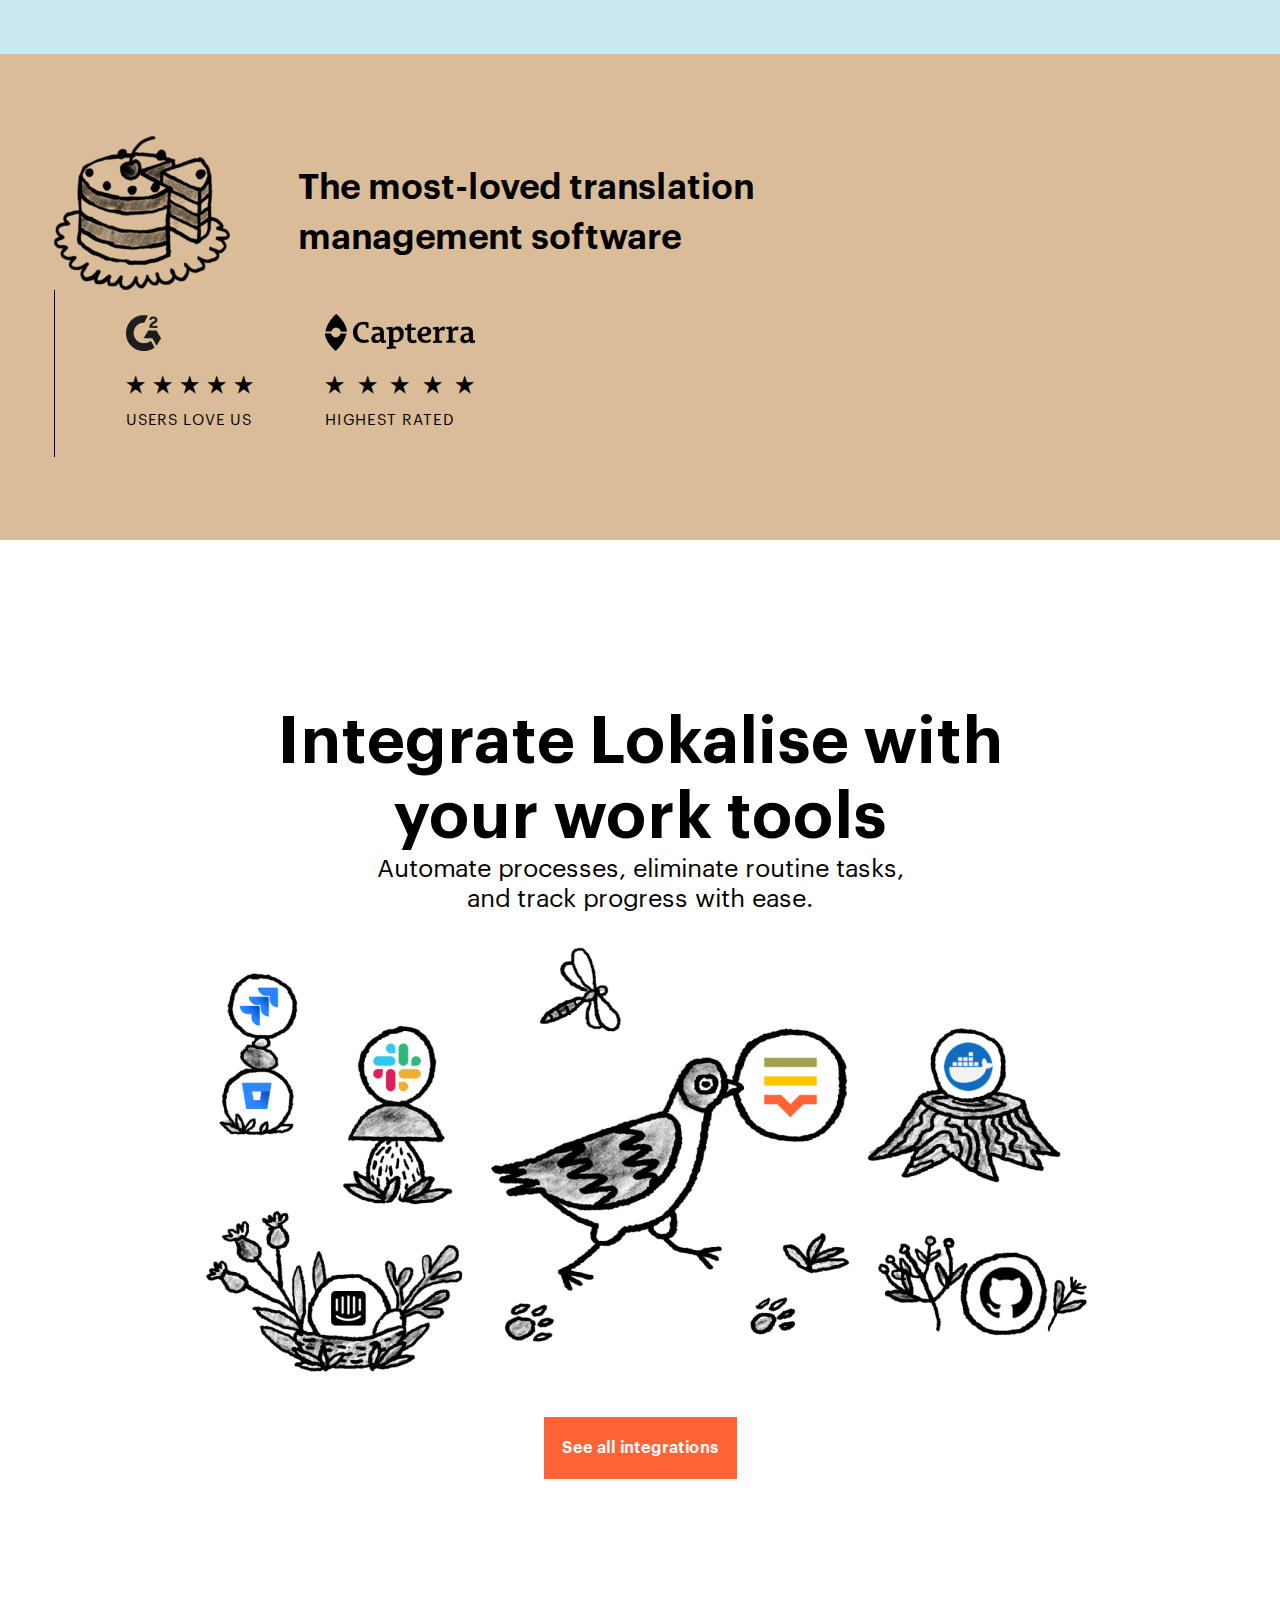
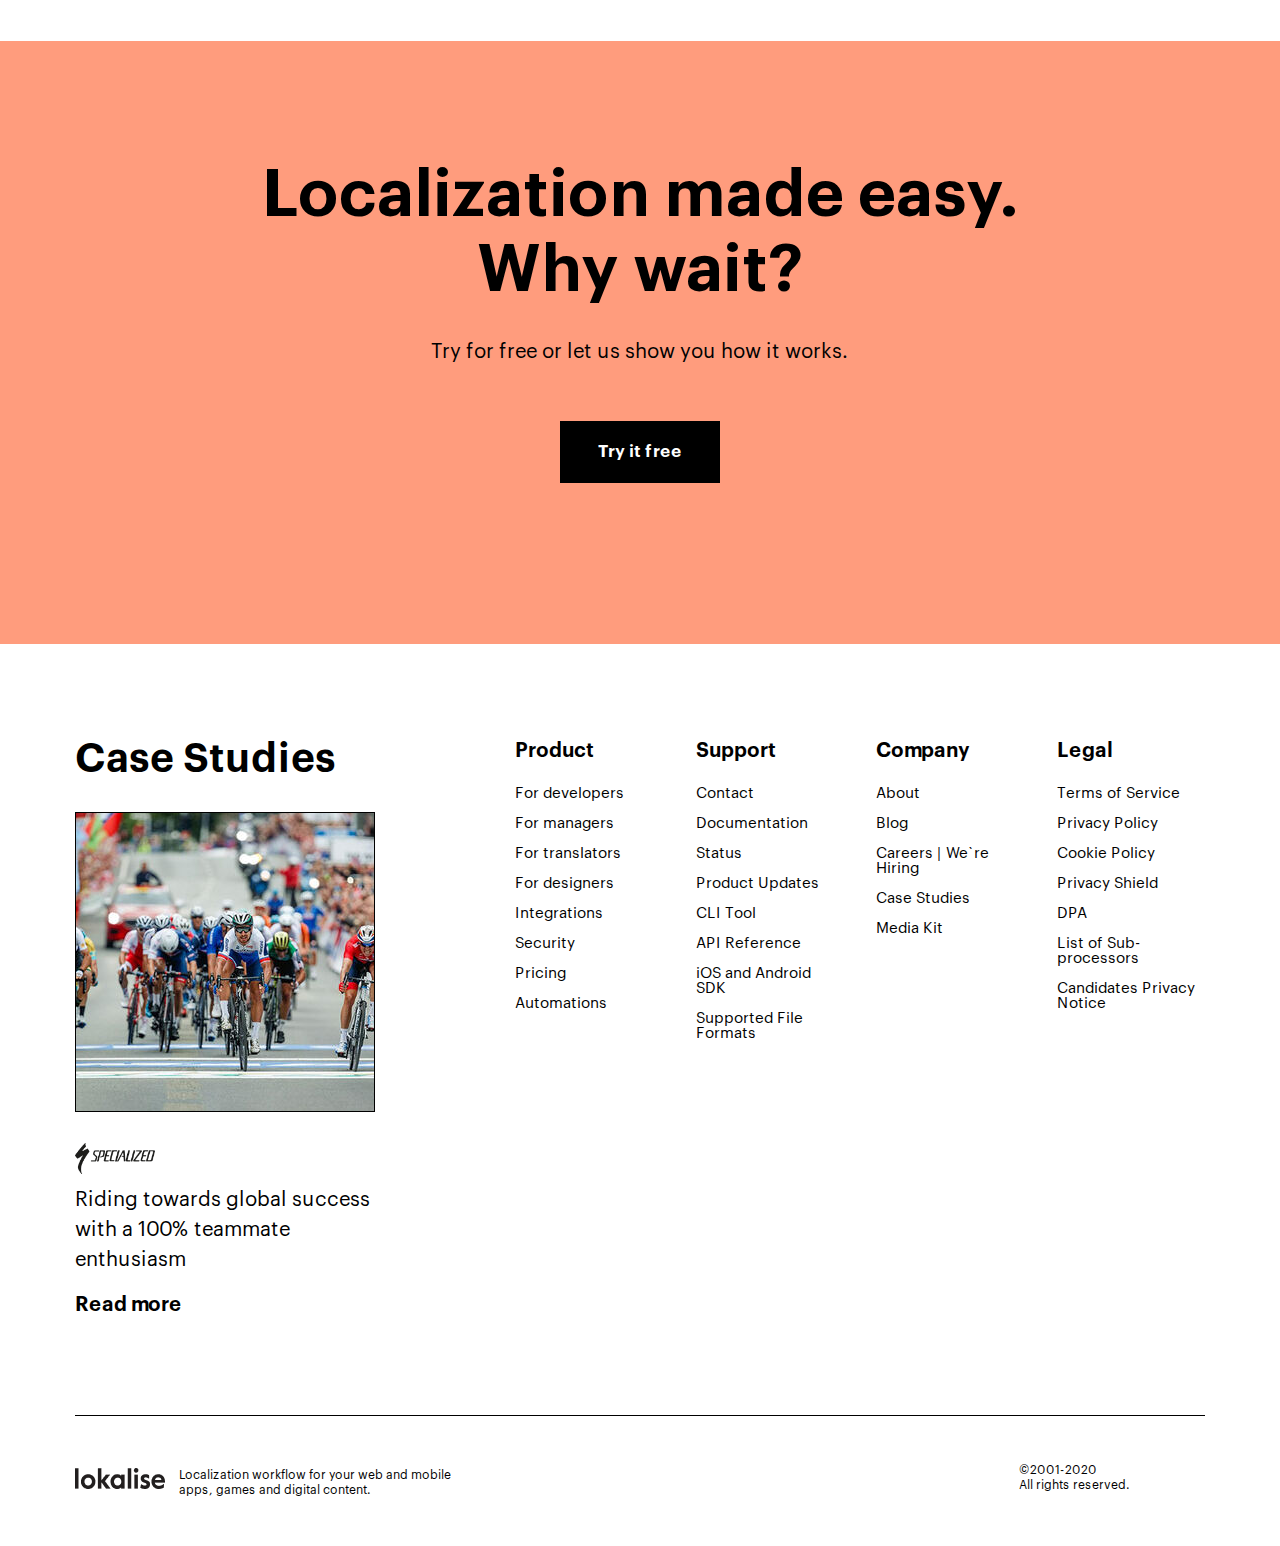
==== commit a3095970: "flex" ====
--- a/public/index.html
+++ b/public/index.html
@@ -91,70 +91,72 @@
                     </div>
                 </div>
             </div>
-            <div class="m__line__card">
+            <div class="card__block">
                 <div class="container">
-                    <div class="m__line__card__block">
-                        <div class="text">
-                            <h2>Control the<br>localization process</h2>
-                            <p>
-                                Collaborate with your team in a single workspace.<br>
-                                Add and assign <a href="#">tasks</a>, track progress, and enjoy a<br>
-                                seamless localization workflow where you know<br>
-                                who is doing what and when.
-                            </p>
-                            <a href="#" class="link__start hov">Start now</a>
-                        </div>
-                        <div class="card">
-                            <img src="images/card_1.png" alt="card_1">
-                        </div>
-                    </div>
-                    <div class="m__line__card__block">
-                        <div class="text">
-                            <h2>Shorten time<br>to market</h2>
-                            <p>
-                                Localize your product in parallel with the<br>
-                                development cycle. Use the <a href="#">Adobe XD</a>, <a href="#">Figma</a>,<br>
-                                and <a href="#">Sketch</a> plugins to start working on<br>
-                                translations as soon as the product design is<br>
-                                ready. No more idle waiting.
-                            </p>
-                            <a href="#" class="link__start hov">Start now</a>
-                        </div>
-                        <div class="card">
-                            <img src="images/card_2.png" alt="card_2">
-                        </div>
-                    </div>
-                    <div class="m__line__card__block">
-                        <div class="text">
-                            <h2>Ensure quality</h2>
-                            <p>
-                                Use built-in tools — e.g.<a href="#"> translation memory, </a>machine<br>
-                                translation, and <a href="#">QA checks </a>— to enhance the quality<br>
-                                and cohesion of translations. Add product<br>
-                                <a href="#">screenshots</a> for context and use the <a href="#">in-context</a>
-                                editors<br>
-                                for instant previews.
-                            </p>
-                            <a href="#" class="link__start hov">Start now</a>
-                        </div>
-                        <div class="card">
-                            <img src="images/card_3.png" alt="card_3">
-                        </div>
-                    </div>
-                    <div class="m__line__card__block">
-                        <div class="text">
-                            <h2>Less work for<br> developers</h2>
-                            <p>
-                                Eliminate the hassle of localization and let developers<br>
-                                get back to their main tasks. Save hours with the<br>
-                                powerful <a href="#">API</a>, <a href="#">CLI</a>, <a href="#">mobile SDKs</a>, and
-                                integrations with<br>
-                                <a href="#">GitHub</a>, <a href="#">Bitbucket</a>, <a href="#">JIRA</a>, and more.
-                            </p>
-                            <a href="#" class="link__start hov">Start now</a>
-                        </div>
-                        <div class="card">
-                            <img src="images/card_4.png" alt="card_4">
+                    <div class="m__line__card">
+                        <div class="m__line__card__block">
+                            <div class="text">
+                                <h2>Control the localization process</h2>
+                                <p>
+                                    Collaborate with your team in a single workspace. 
+                                    Add and assign <a href="#">tasks</a>, track progress, and enjoy a 
+                                    seamless localization workflow where you know 
+                                    who is doing what and when.
+                                </p>
+                                <a href="#" class="link__start hov">Start now</a>
+                            </div>
+                            <div class="card">
+                                <img src="images/card_1.png" alt="card_1">
+                            </div>
+                        </div>
+                        <div class="m__line__card__block">
+                            <div class="text">
+                                <h2>Shorten timeto market</h2>
+                                <p>
+                                    Localize your product in parallel with the 
+                                    development cycle. Use the <a href="#">Adobe XD</a>, <a href="#">Figma</a>, 
+                                    and <a href="#">Sketch</a> plugins to start working on 
+                                    translations as soon as the product design is 
+                                    ready. No more idle waiting.
+                                </p>
+                                <a href="#" class="link__start hov">Start now</a>
+                            </div>
+                            <div class="card">
+                                <img src="images/card_2.png" alt="card_2">
+                            </div>
+                        </div>
+                        <div class="m__line__card__block">
+                            <div class="text">
+                                <h2>Ensure quality</h2>
+                                <p>
+                                    Use built-in tools — e.g.<a href="#"> translation memory, </a>machine 
+                                    translation, and <a href="#">QA checks </a>— to enhance the quality 
+                                    and cohesion of translations. Add product 
+                                    <a href="#">screenshots</a> for context and use the <a href="#">in-context</a>
+                                    editors 
+                                    for instant previews.
+                                </p>
+                                <a href="#" class="link__start hov">Start now</a>
+                            </div>
+                            <div class="card">
+                                <img src="images/card_3.png" alt="card_3">
+                            </div>
+                        </div>
+                        <div class="m__line__card__block">
+                            <div class="text">
+                                <h2>Less work for developers</h2>
+                                <p>
+                                    Eliminate the hassle of localization and let developers 
+                                    get back to their main tasks. Save hours with the 
+                                    powerful <a href="#">API</a>, <a href="#">CLI</a>, <a href="#">mobile SDKs</a>, and
+                                    integrations with 
+                                    <a href="#">GitHub</a>, <a href="#">Bitbucket</a>, <a href="#">JIRA</a>, and more.
+                                </p>
+                                <a href="#" class="link__start hov">Start now</a>
+                            </div>
+                            <div class="card">
+                                <img src="images/card_4.png" alt="card_4">
+                            </div>
                         </div>
                     </div>
                 </div>
@@ -172,12 +174,14 @@
                                         </div>
                                     </div>
                                     <div class="card__local__text">
-                                        <h3>Web apps</h3>
-                                        <p>
-                                            Any kind of web apps — backend,<br>
-                                            frontend, single page, blogs — you<br>
-                                            name it.
-                                        </p>
+                                        <div>
+                                            <h3>Web apps</h3>
+                                            <p>
+                                                Any kind of web apps — backend, 
+                                                frontend, single page, blogs — you 
+                                                name it.
+                                            </p>
+                                        </div>
                                     </div>
                                 </li>
                                 <li class="card__local">
@@ -187,12 +191,14 @@
                                         </div>
                                     </div>
                                     <div class="card__local__text">
-                                        <h3>Mobile apps</h3>
-                                        <p>
-                                            Upload any mobile platform language<br>
-                                            files. Embed <a href="#">Lokalise iOS SDK</a> or<br>
-                                            <a href="#">Lokalise Android SDK</a> if you prefer.
-                                        </p>
+                                        <div>
+                                            <h3>Mobile apps</h3>
+                                            <p>
+                                                Upload any mobile platform language 
+                                                files. Embed <a href="#">Lokalise iOS SDK</a> or 
+                                                <a href="#">Lokalise Android SDK</a> if you prefer.
+                                            </p>
+                                        </div>
                                     </div>
                                 </li>
                                 <li class="card__local">
@@ -202,12 +208,14 @@
                                         </div>
                                     </div>
                                     <div class="card__local__text">
-                                        <h3>Games</h3>
-                                        <p>
-                                            Our cloud software is trusted by<br>
-                                            many leading game developers<br>
-                                            around the world.
-                                        </p>
+                                        <div>
+                                            <h3>Games</h3>
+                                            <p>
+                                                Our cloud software is trusted by 
+                                                many leading game developers 
+                                                around the world.
+                                            </p>
+                                        </div>
                                     </div>
                                 </li>
                                 <li class="card__local">
@@ -217,10 +225,12 @@
                                         </div>
                                     </div>
                                     <div class="card__local__text">
-                                        <h3>Documents</h3>
-                                        <p>
-                                            Upload your DOCX and static HTML<br>files.
-                                        </p>
+                                        <div>
+                                            <h3>Documents</h3>
+                                            <p>
+                                                Upload your DOCX and static HTML files.
+                                            </p>
+                                        </div>
                                     </div>
                                 </li>
                                 <li class="card__local">
@@ -230,12 +240,14 @@
                                         </div>
                                     </div>
                                     <div class="card__local__text">
-                                        <h3>Marketing e-mails</h3>
-                                        <p>
-                                            Integrate with Salesforce Marketing<br>
-                                            Cloud (coming soon) or translate<br>
-                                            static e-mails.
-                                        </p>
+                                        <div>
+                                            <h3>Marketing e-mails</h3>
+                                            <p>
+                                                Integrate with Salesforce Marketing 
+                                                Cloud (coming soon) or translate 
+                                                static e-mails.
+                                            </p>
+                                        </div>
                                     </div>
                                 </li>
                                 <li class="card__local">
@@ -245,10 +257,12 @@
                                         </div>
                                     </div>
                                     <div class="card__local__text">
-                                        <h3>IoT</h3>
-                                        <p>
-                                            We support most popular localization<br>file formats.
-                                        </p>
+                                        <div>
+                                            <h3>IoT</h3>
+                                            <p>
+                                                We support most popular localization file formats.
+                                            </p>
+                                        </div>
                                     </div>
                                 </li>
                             </ul>
@@ -321,9 +335,9 @@
                         <div class="article__block__text">
                             <blockquote>
                                 <p>
-                                    “Lokalise has turned a task we were dreading into an absolute<br>
-                                    pleasure. Great platform, intuitive UX, powerful API. The<br>
-                                    automatic text recognition for screenshots has been a<br>
+                                    “Lokalise has turned a task we were dreading into an absolute 
+                                    pleasure. Great platform, intuitive UX, powerful API. The 
+                                    automatic text recognition for screenshots has been a 
                                     lifesaver, and over-the-air updates are the icing on the cake.”
                                 </p>
                             </blockquote>
@@ -343,11 +357,11 @@
             <div class="most">
                 <div class="container">
                     <div class="most__block">
+                        <div>
+                            <img src="images/most.png" alt="most">
+                        </div>
                         <div class="most__block__text">
-                            <div>
-                                <img src="images/most.png" alt="most">
-                            </div>
-                            <h3>The most-loved translation<br> management software</h3>
+                            <h3>The most-loved translation management software</h3>
                         </div>
                         <div class="most__block__brand">
                             <div class="brand__icon">
@@ -379,11 +393,15 @@
             <div class="bird">
                 <div class="container">
                     <div class="bird__box">
-                        <h2 class="h2__2">Integrate Lokalise with<br>your work tools</h2>
-                        <p>
-                            Automate processes, eliminate routine tasks,<br>
-                            and track progress with ease.
-                        </p>
+                        <div class="bird__box__text">
+                            <h2 class="h2__2">Integrate Lokalise with your work tools</h2>
+                            <div>
+                                <p>
+                                    Automate processes, eliminate routine tasks, 
+                                    and track progress with ease.
+                                </p>
+                            </div>
+                        </div>
                         <div>
                             <img src="images/bird.png" alt="bird">
                         </div>
@@ -395,7 +413,7 @@
                 <div class="container">
                     <div class="why__text">
                         <h2 class="h2__2">
-                            Localization made easy.<br> Why wait?
+                            Localization made easy. Why wait?
                         </h2>
                         <p>Try for free or let us show you how it works.</p>
                         <a href="#" class="btn btn__b btn__black">Try it free</a>
@@ -414,7 +432,7 @@
                         <div class="f__brand">
                             <a href="#"><img src="images/l2_brand_1.png" alt="specialized"></a>
                         </div>
-                        <p>Riding towards global success<br> with a 100% teammate<br> enthusiasm</p>
+                        <p>Riding towards global success with a 100% teammate enthusiasm</p>
                         <a href="#" class="hov">Read more</a>
                     </div>
                     <div class="f__menu">
@@ -463,7 +481,7 @@
                                 <li><a href="#">Privacy Shield</a></li>
                                 <li><a href="#">DPA</a></li>
                                 <li><a href="#">List of Sub-processors</a></li>
-                                <li><a href="#">Candidates Privacy<br> Notice</a></li>
+                                <li><a href="#">Candidates Privacy Notice</a></li>
                             </ul>
                         </div>
                     </div>
@@ -471,10 +489,13 @@
                 <div class="f__line__bottom">
                     <div class="lokal">
                         <a href=""><img src="images/logo_2.png" alt="logo_2"></a>
-                        <span>Localization workflow for your web and mobile<br> apps, games and digital content.</span>
+                        <div>
+                            <span>Localization workflow for your web and mobile apps, games and digital content.</span>
+                        </div>
                     </div>
                     <div class="date">
-                        <span>©2001-2020<br>All rights reserved.</span>
+                        <span>©2001-2020</span><br>
+                        <span>All rights reserved.</span>
                     </div>
                 </div>
             </div>
--- a/public/css/style.css
+++ b/public/css/style.css
@@ -699,8 +699,11 @@
   align-items: center;
 }
 
+.card__block {
+  max-width: 100%;
+}
+
 .m__line__card {
-  max-width: 100%;
   display: flex;
   flex-direction: column;
   padding: 90px 0 150px;
@@ -712,7 +715,7 @@
   align-items: center;
   justify-content: space-between;
   padding-bottom: 250px;
-  margin: 0 -69px;
+  margin: 0 -20px;
 }
 .m__line__card__block:nth-child(2n) {
   flex-direction: row-reverse;
@@ -721,11 +724,12 @@
   padding: 0;
 }
 .m__line__card .text {
-  padding: 0 69px;
+  padding: 0 20px;
   flex-grow: 1;
+  max-width: 560px;
 }
 .m__line__card .card {
-  padding: 0 69px;
+  padding: 0 20px;
 }
 .m__line__card p {
   padding: 30px 0 30px;
@@ -778,6 +782,10 @@
 }
 .block__local__list .card__local__text {
   padding-top: 30px;
+}
+.block__local__list .card__local__text > div {
+  max-width: 325px;
+  margin: 0 auto;
 }
 .block__local__list .card__local__text p {
   padding-top: 20px;
@@ -854,13 +862,14 @@
 
 blockquote {
   margin: 0;
-  padding: 0 95px 23px 0;
+  padding: 0 70px 23px 0;
+  max-width: 978px;
 }
 
 .most {
   max-width: 100%;
   background: #DABC98;
-  padding: 81px 0 82px;
+  padding: 82px 0 83px;
 }
 
 .most__block {
@@ -876,6 +885,7 @@
   flex-wrap: wrap;
   align-items: center;
   padding: 7px 125px 7px 0;
+  max-width: 654px;
 }
 .most__block__text h3 {
   font-size: 35px;
@@ -888,6 +898,7 @@
   align-items: center;
   justify-items: end;
   border-left: 1px solid #000;
+  padding: 24px 0;
 }
 .most__block__brand p {
   font-size: 15px;
@@ -934,6 +945,13 @@
 .bird__box img {
   margin: 25px 0 32px;
 }
+.bird__box__text {
+  max-width: 730px;
+}
+.bird__box__text > div {
+  max-width: 550px;
+  margin: 0 auto;
+}
 
 .h2__2 {
   font-weight: 600;
@@ -950,6 +968,8 @@
   flex-direction: column;
   align-items: center;
   text-align: center;
+  max-width: 785px;
+  margin: 0 auto;
 }
 .why p {
   padding: 29px 0 54px;
@@ -965,6 +985,7 @@
 .race {
   display: flex;
   flex-direction: column;
+  max-width: 300px;
 }
 .race h3 {
   font-weight: 600;
@@ -1037,12 +1058,17 @@
   align-items: flex-start;
   padding-top: 5px;
 }
-.f__line__bottom .lokal span {
-  padding-left: 15px;
+.f__line__bottom .lokal > div {
+  max-width: 300px;
+  padding-left: 14px;
 }
 
 .f__brand {
   max-width: 80px;
   padding: 31px 0 11px;
 }
-/*# sourceMappingURL=[data-uri] */
+
+.date {
+  max-width: 110px;
+}
+/*# sourceMappingURL=[data-uri] */
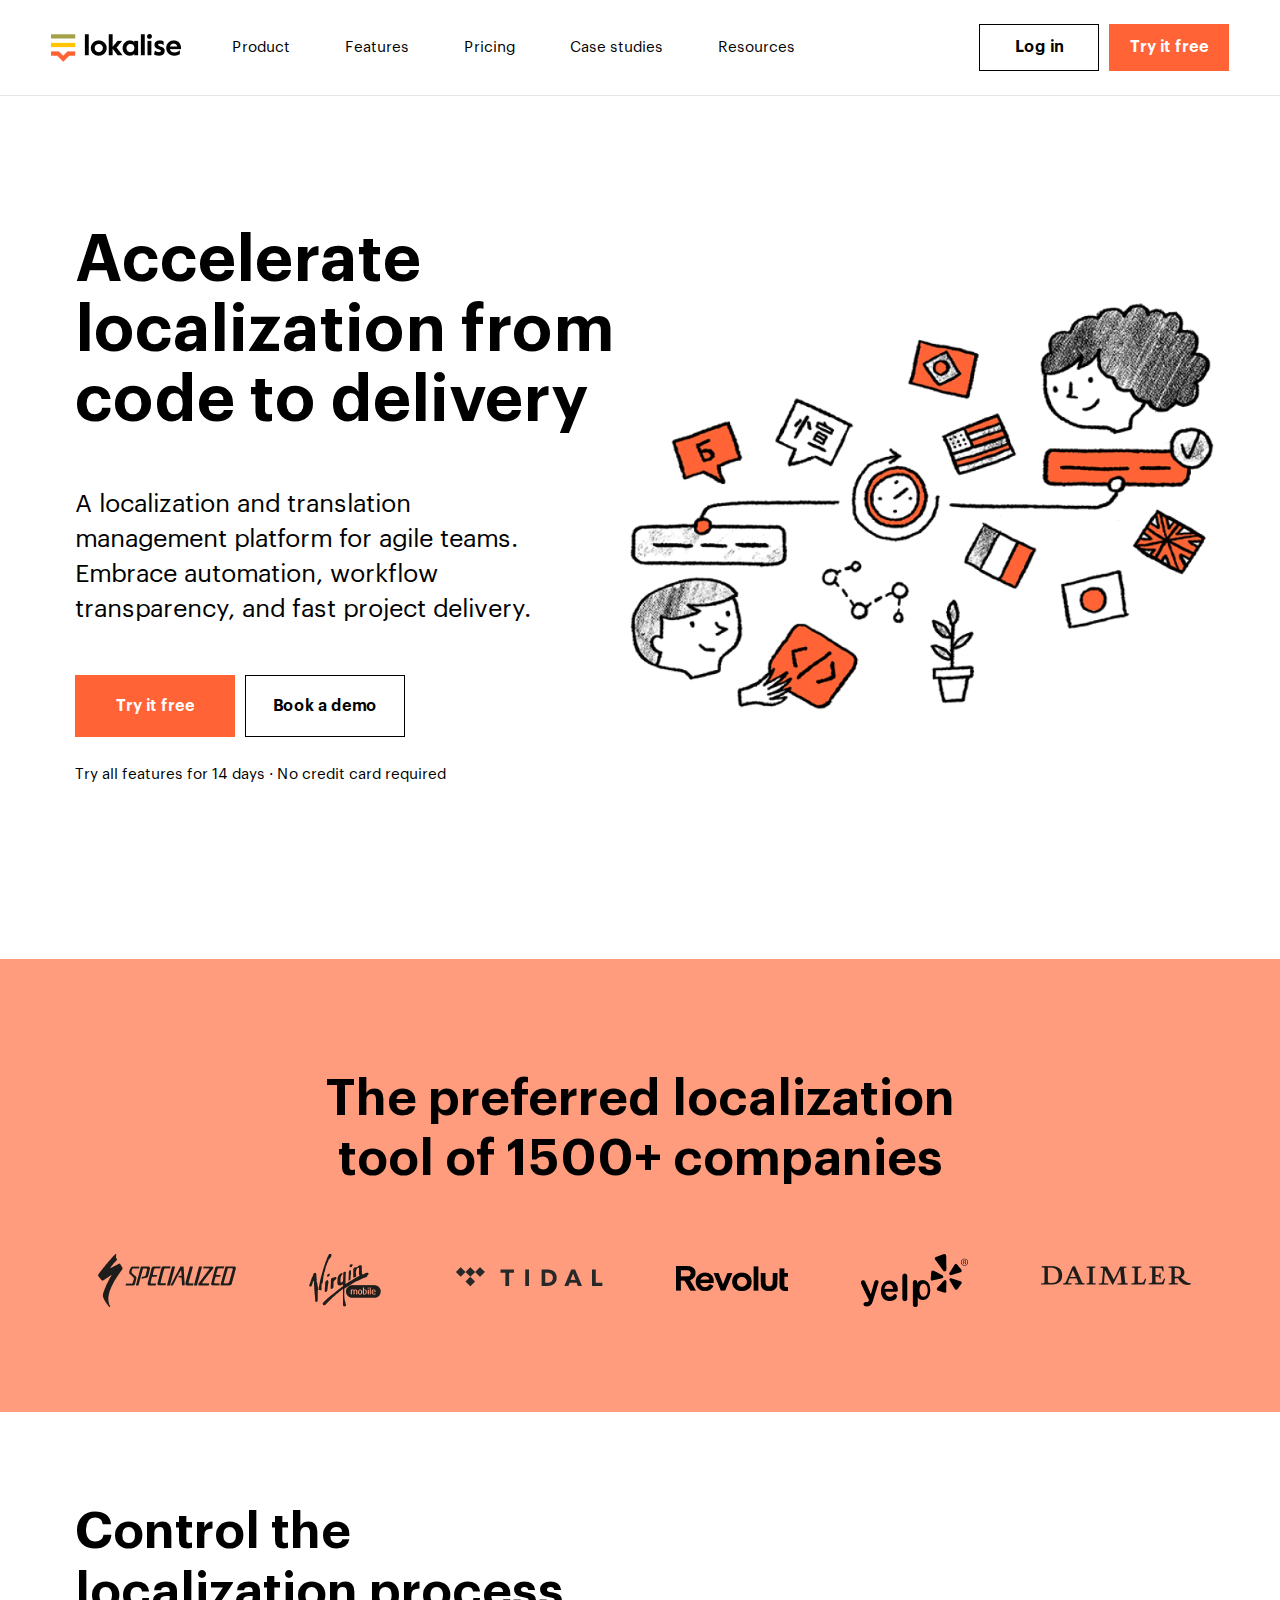
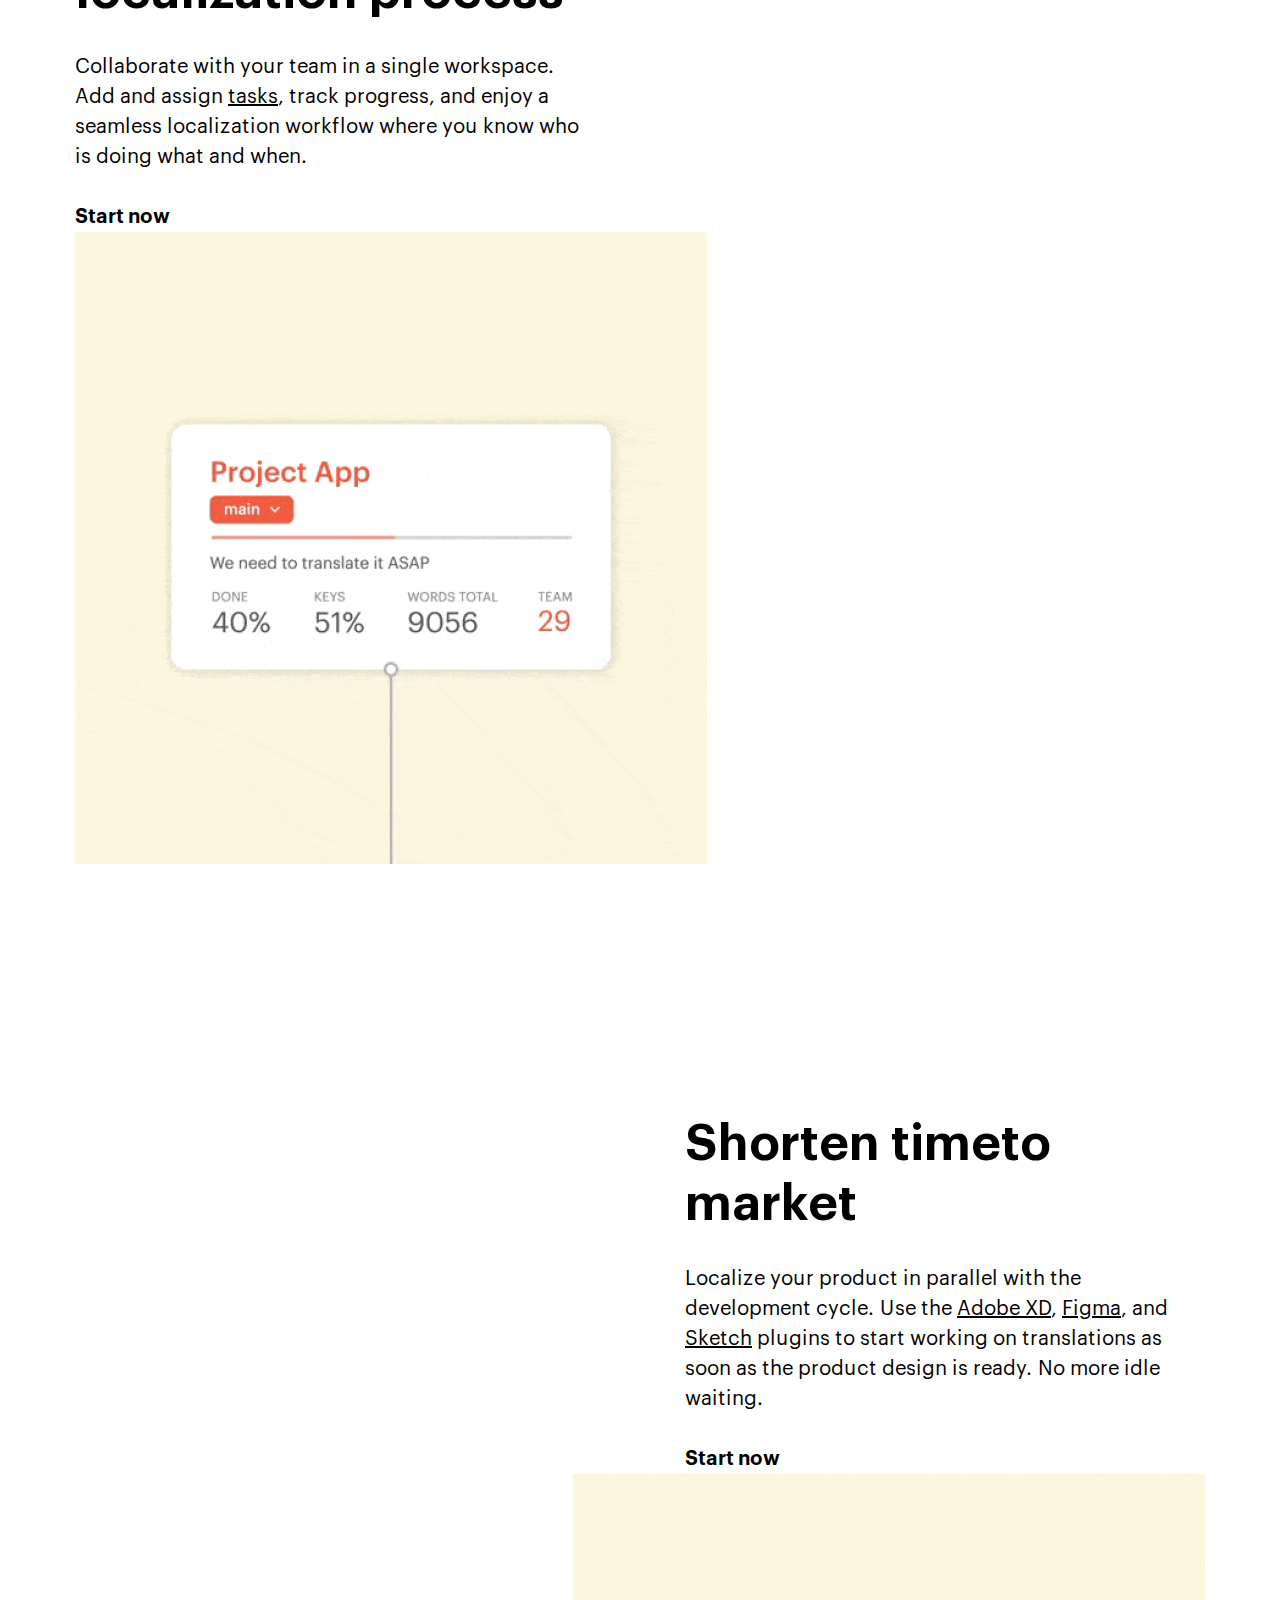
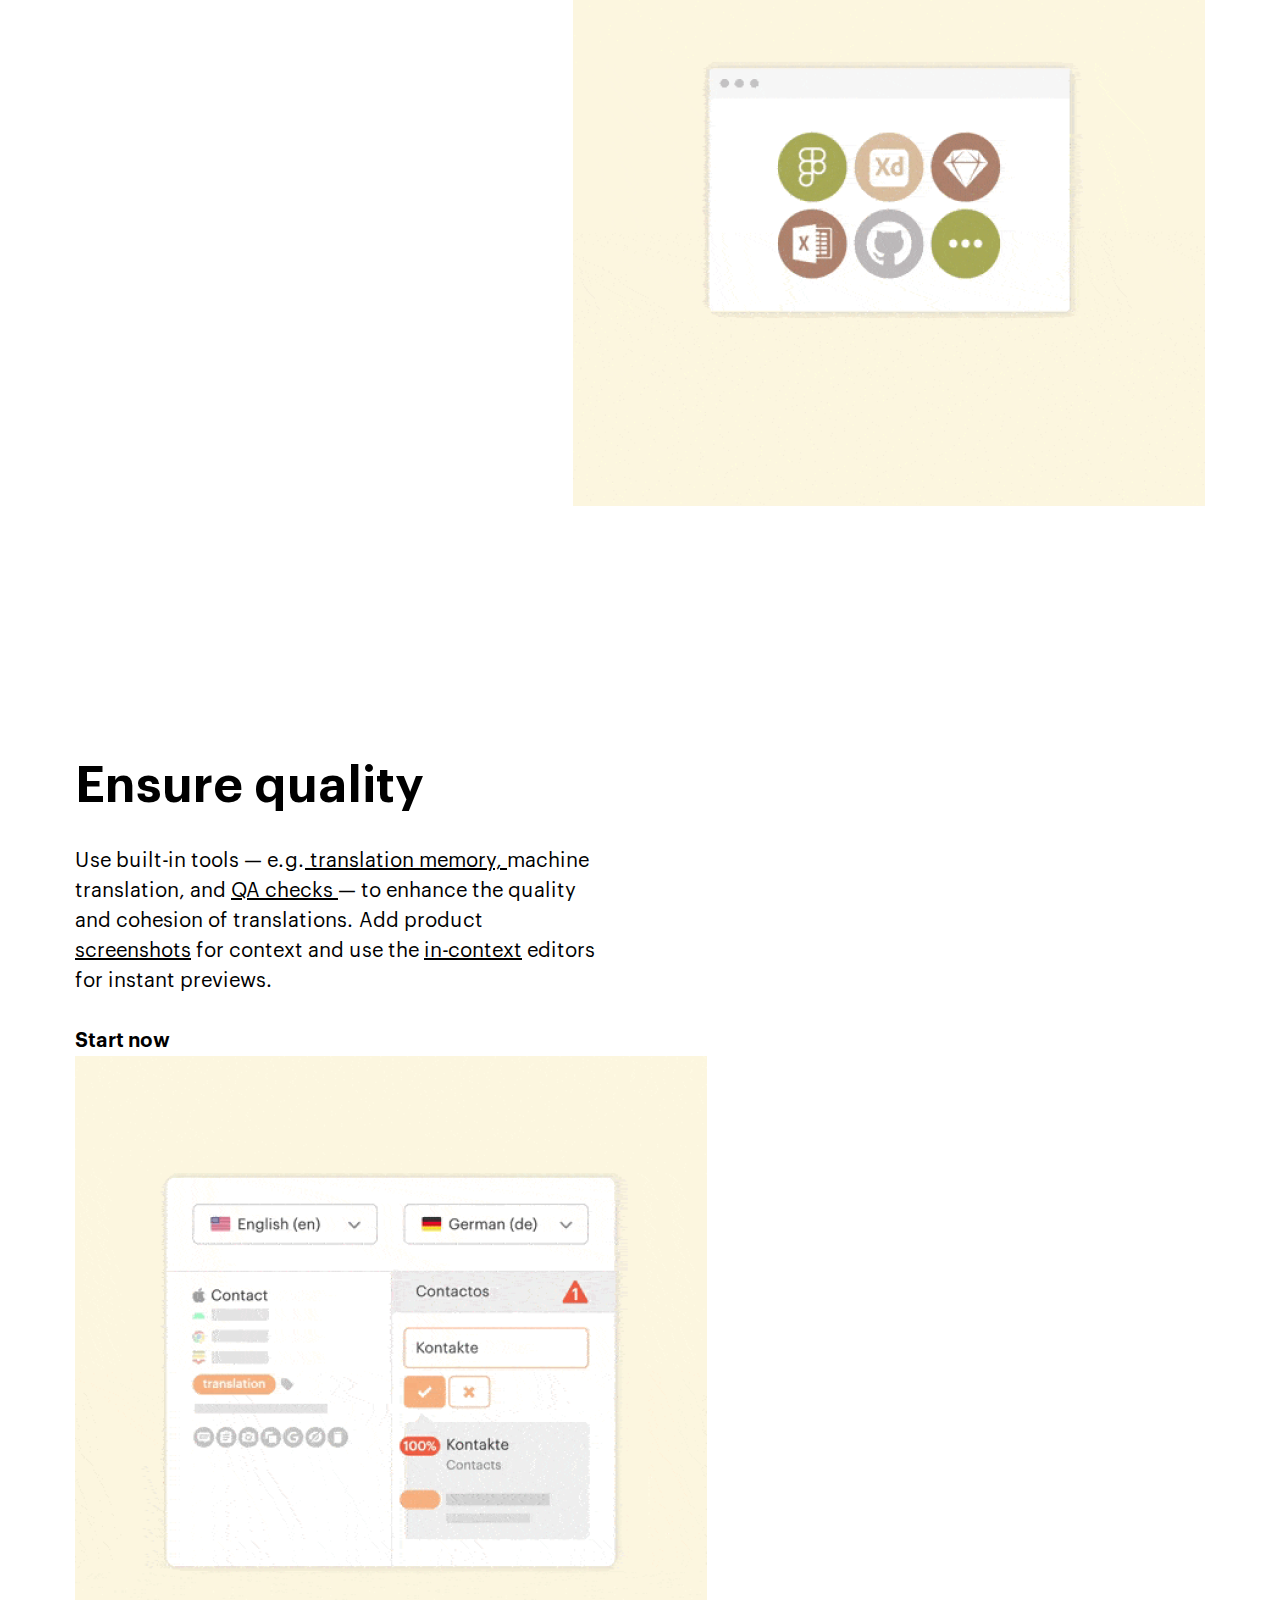
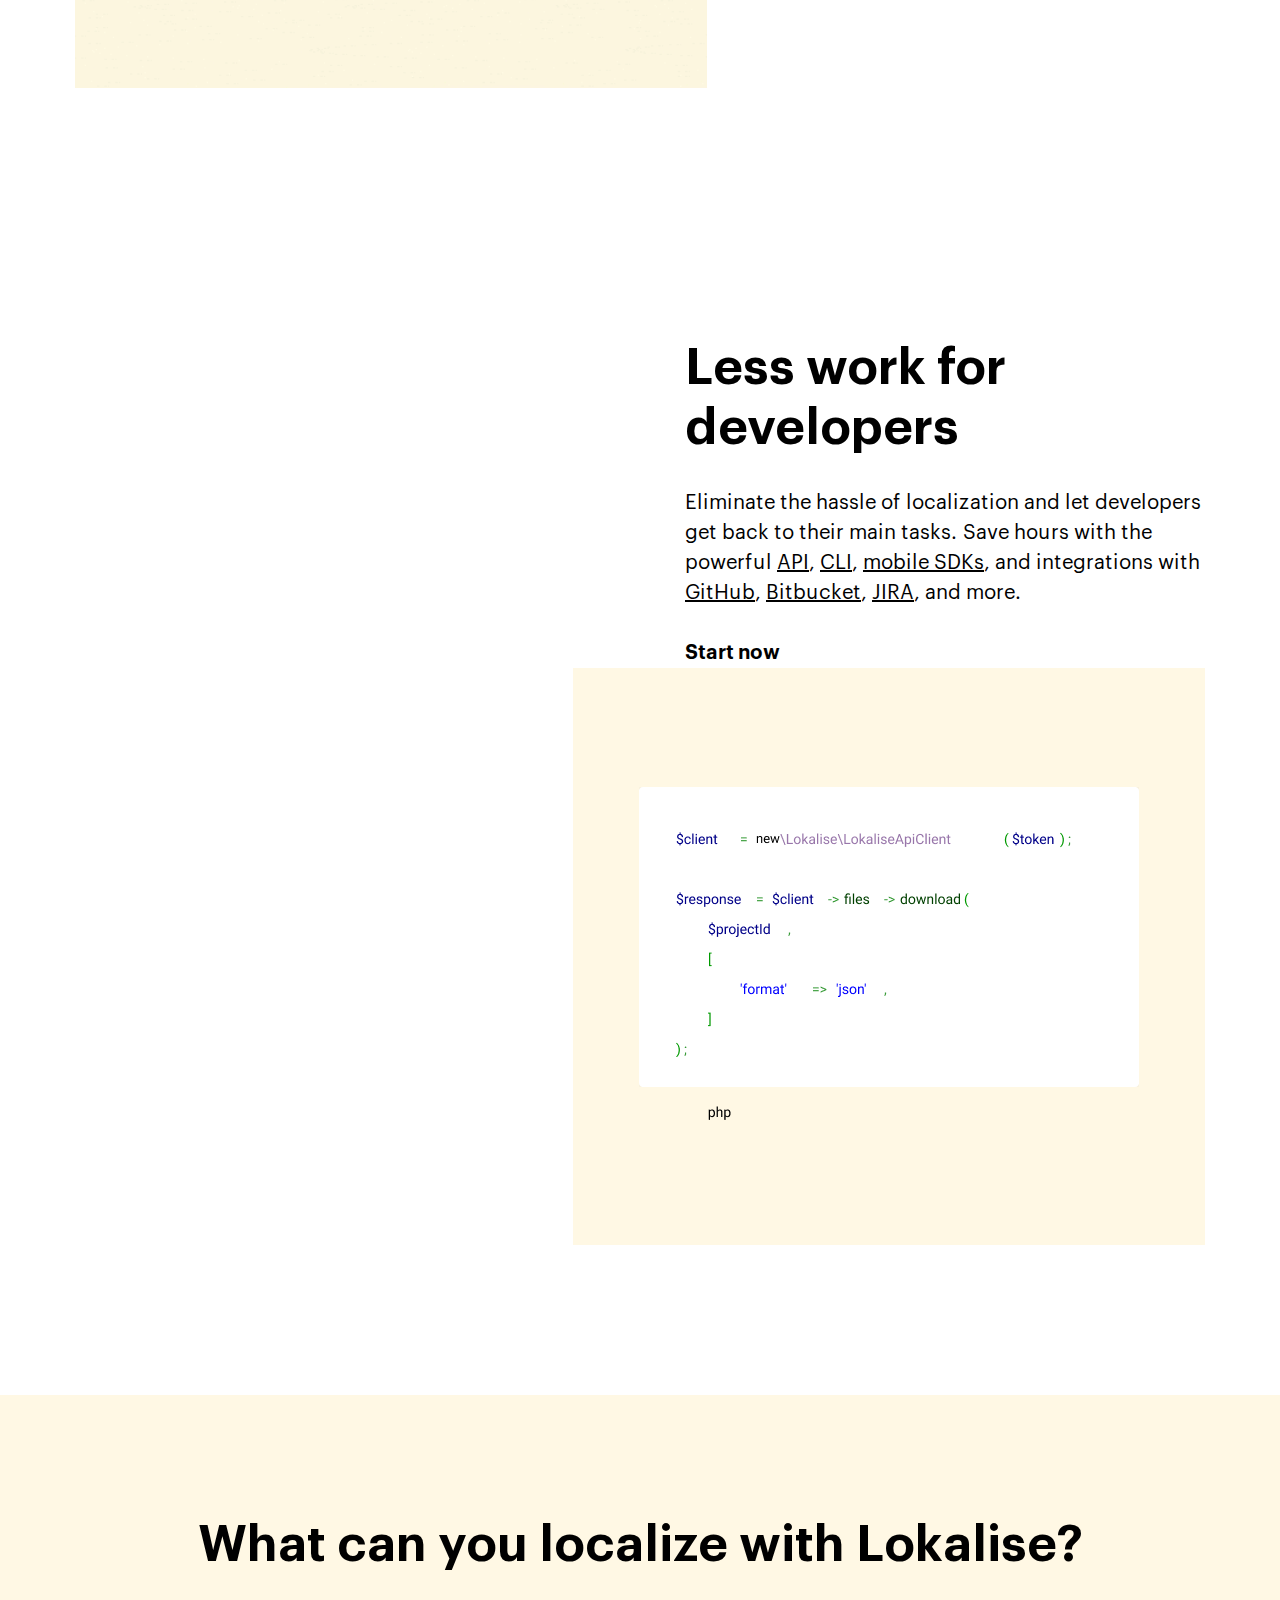
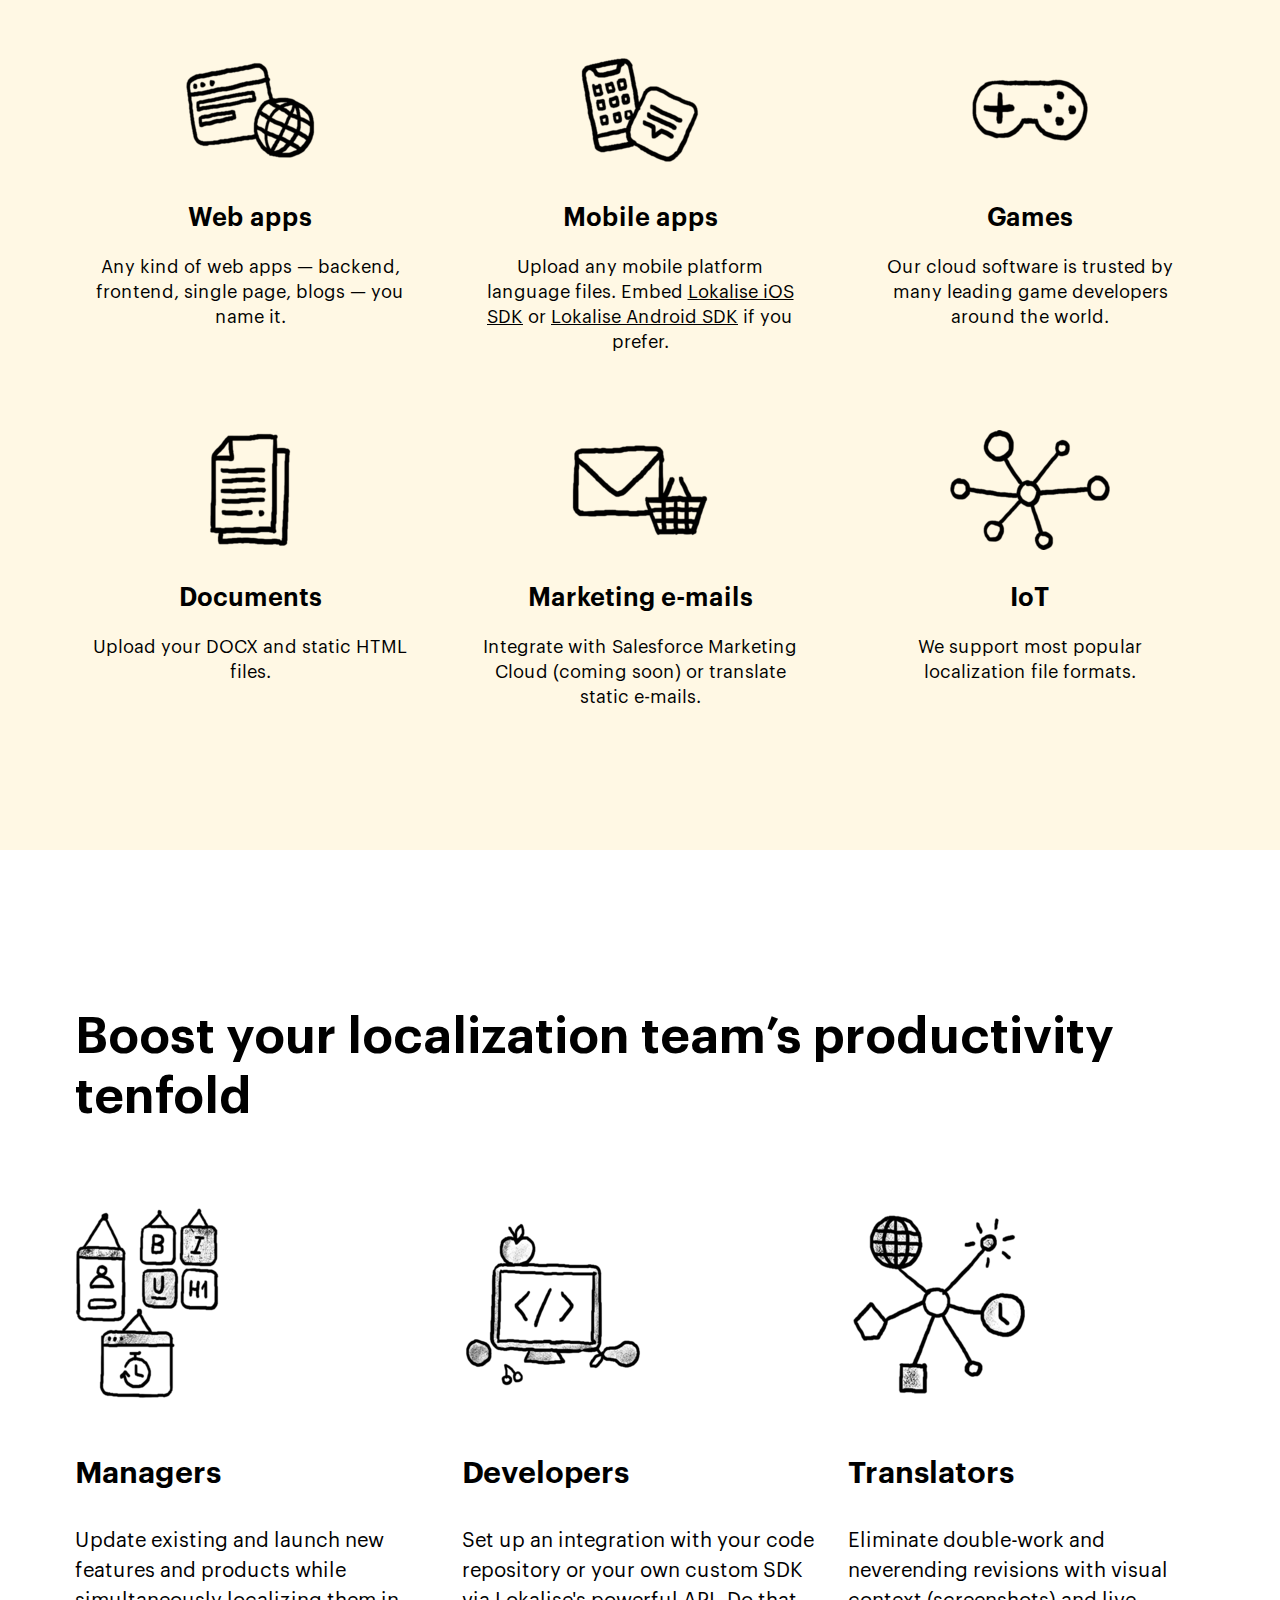
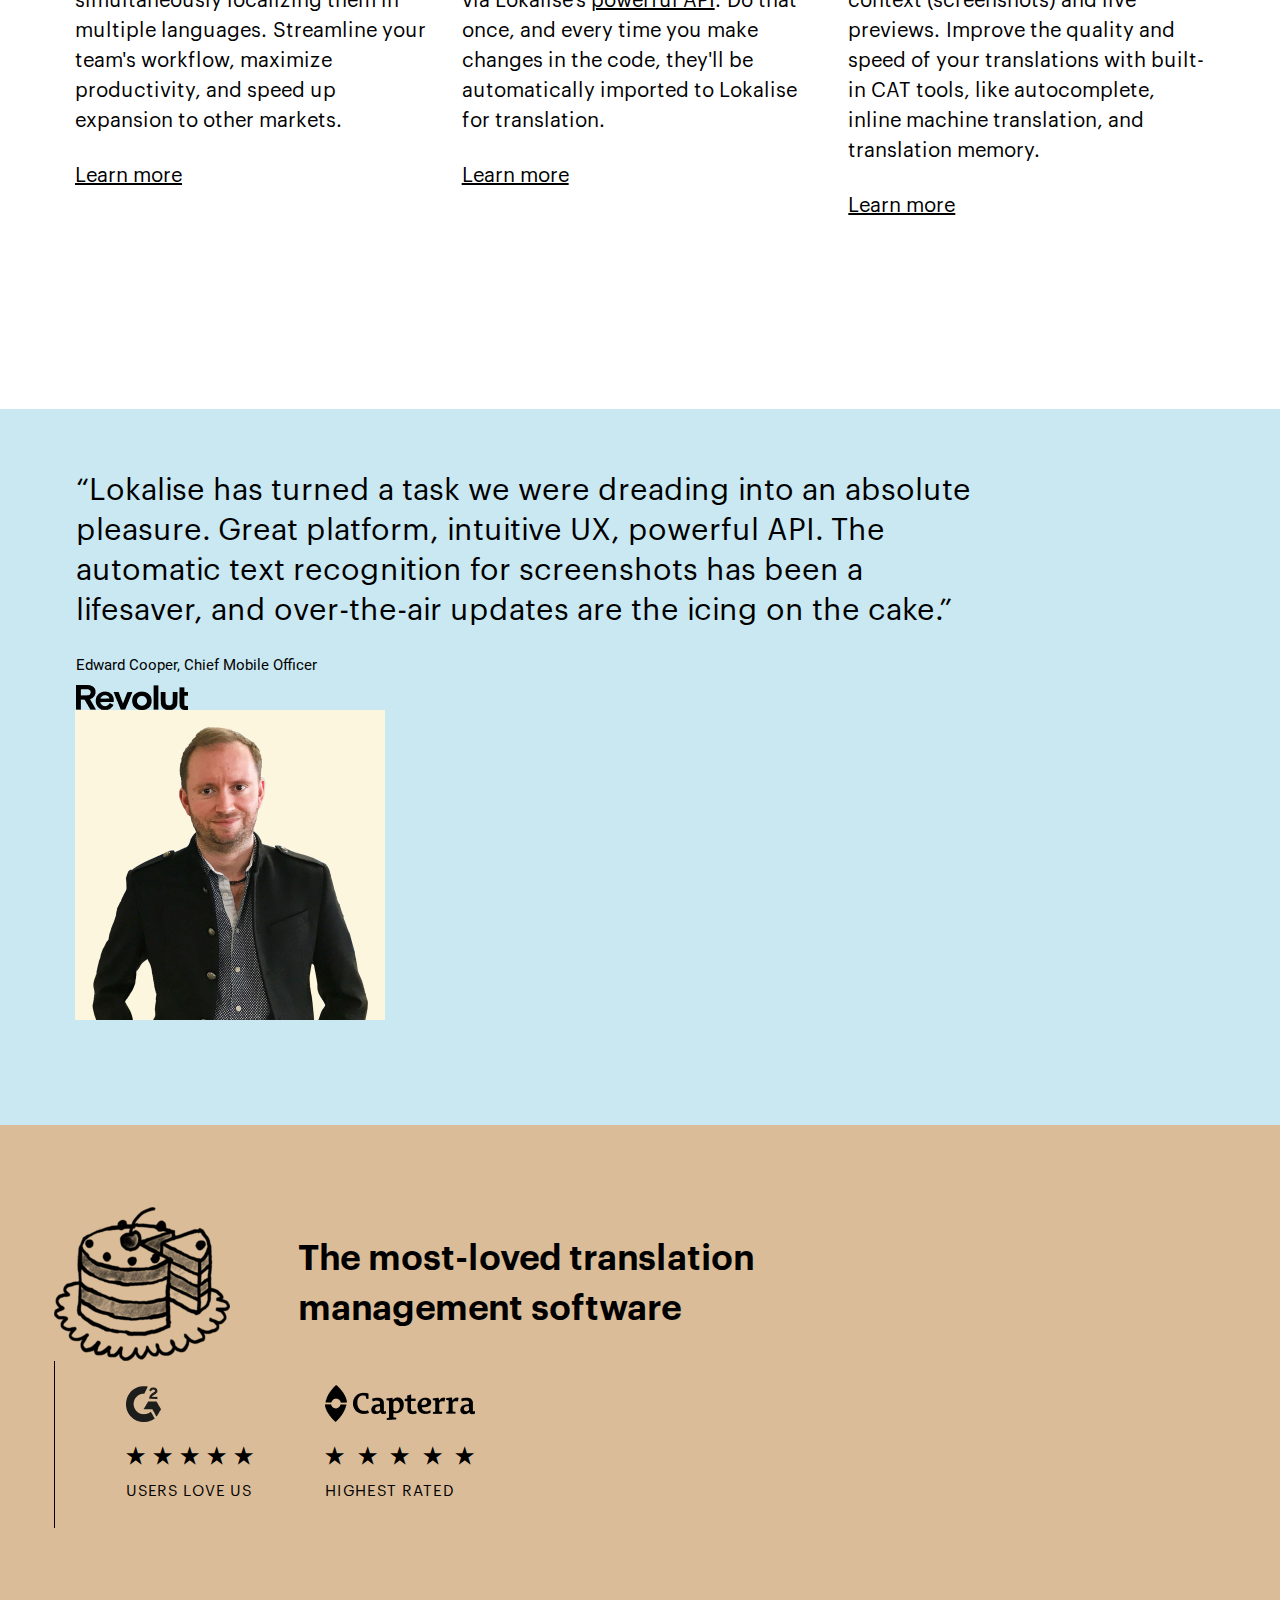
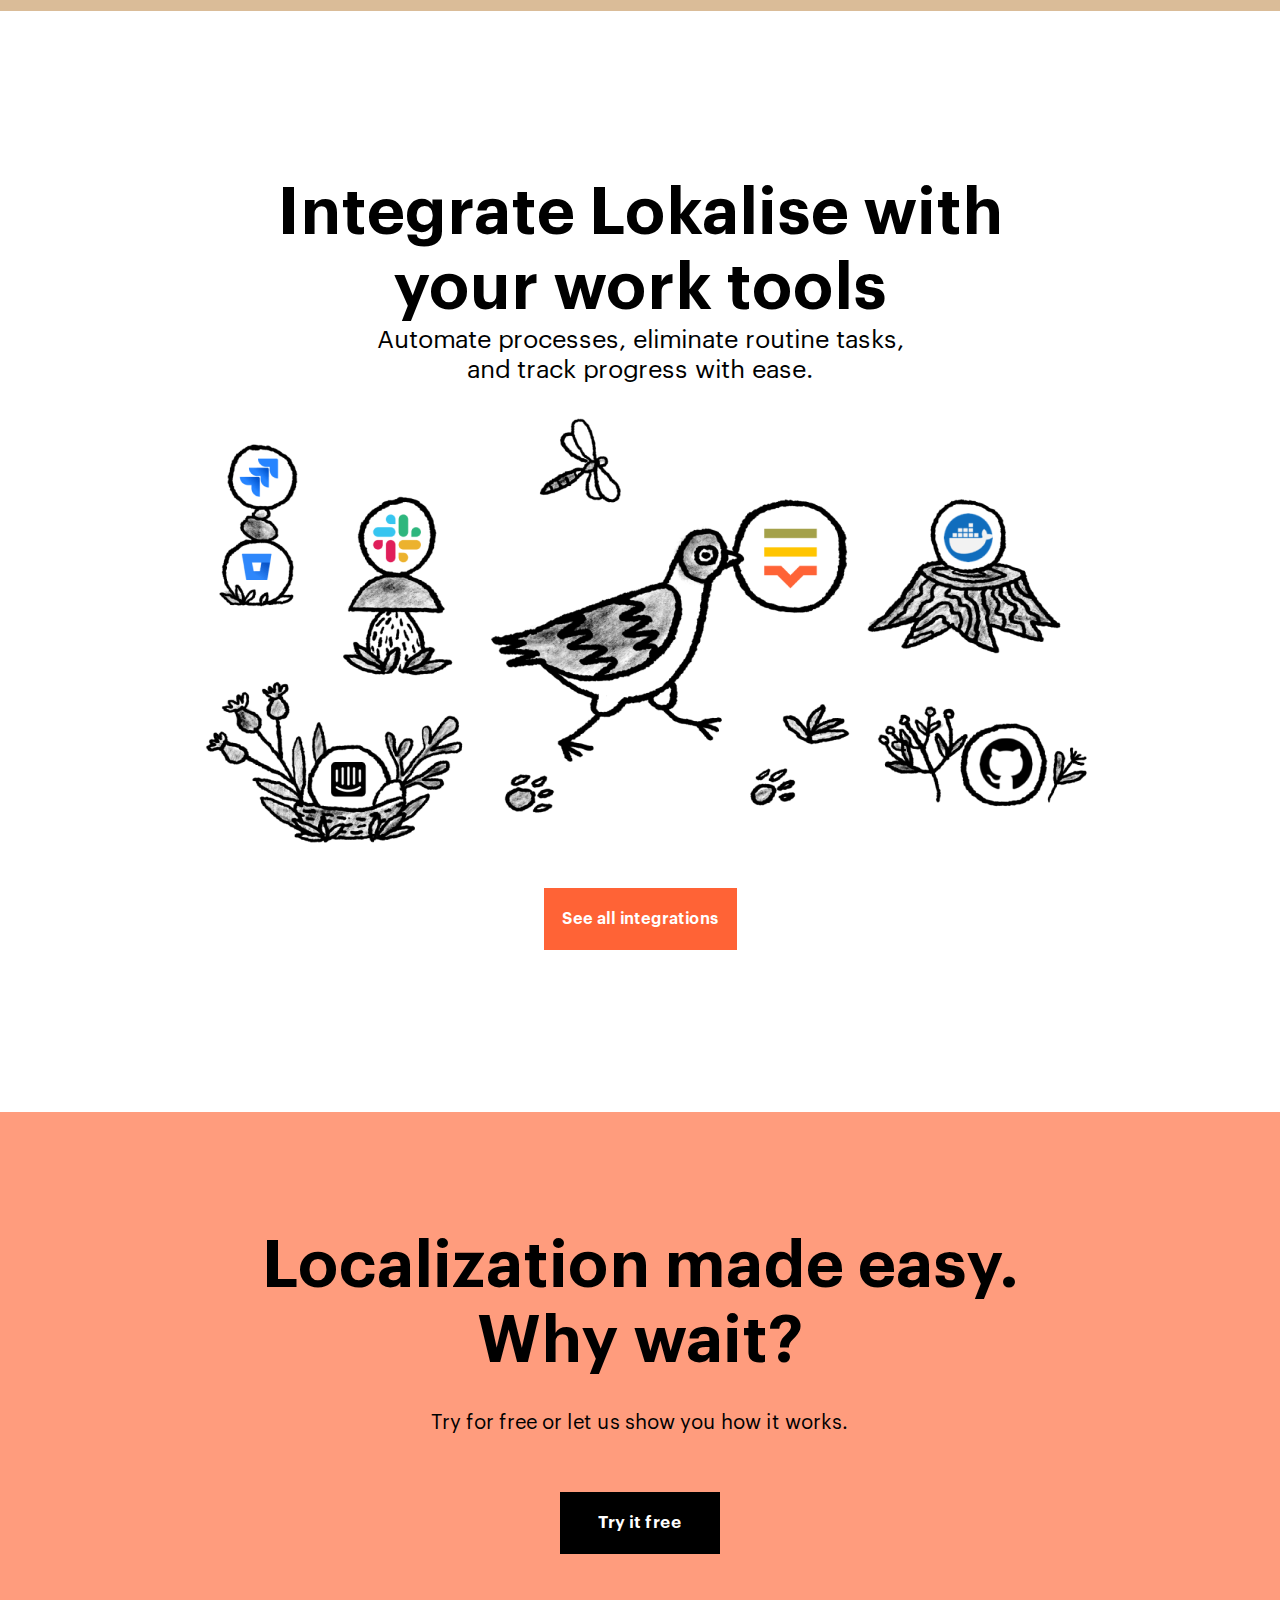
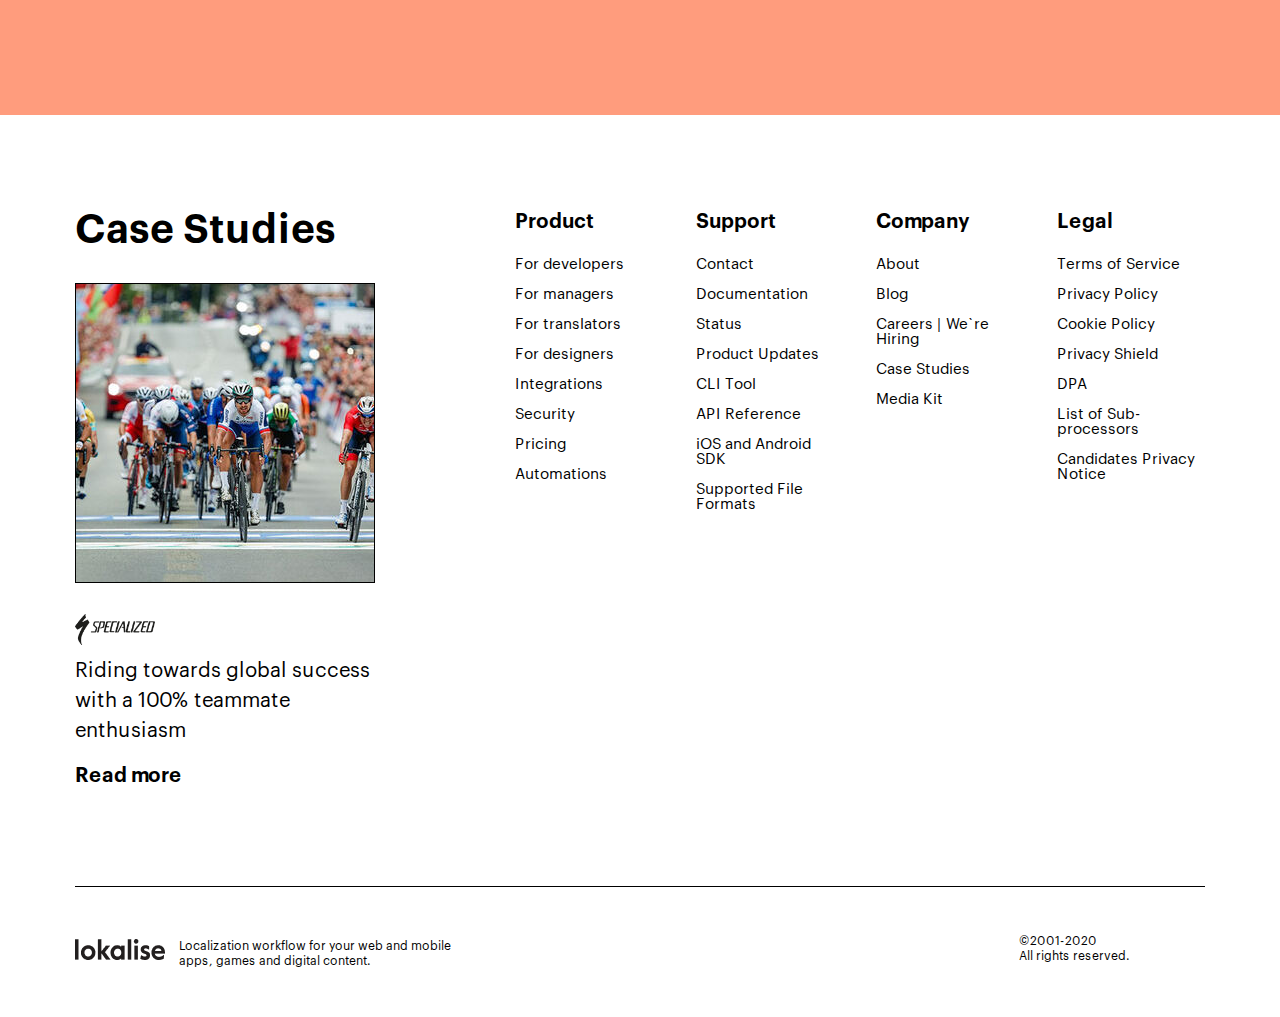
==== commit 891f171c: "flex" ====
--- a/public/index.html
+++ b/public/index.html
@@ -15,15 +15,17 @@
             <div class="hea__container">
                 <div class="hea__logo">
                     <a href="#"><img src="images/hea_logo.png" alt="hea_logo"></a>
-                    <ul class="menu">
-                        <li><a href="#">Product</a></li>
-                        <li><a href="#">Features</a></li>
-                        <li><a href="#">Pricing</a></li>
-                        <li><a href="#">Case studies</a></li>
-                        <li><a href="#">Resources</a></li>
-                    </ul>
-                </div>
-                <div>
+                </div>
+                <div class="hea__block-menu">
+                    <nav>
+                        <ul class="menu">
+                            <li><a href="#">Product</a></li>
+                            <li><a href="#">Features</a></li>
+                            <li><a href="#">Pricing</a></li>
+                            <li><a href="#">Case studies</a></li>
+                            <li><a href="#">Resources</a></li>
+                        </ul>
+                    </nav>
                     <ul class="btn__groop">
                         <li>
                             <a class="btn btn__wht" href="#">Log in</a>
@@ -438,51 +440,59 @@
                     <div class="f__menu">
                         <div class="f__menu__list">
                             <h4>Product</h4>
-                            <ul>
-                                <li><a href="#">For developers</a></li>
-                                <li><a href="#">For managers</a></li>
-                                <li><a href="#">For translators</a></li>
-                                <li><a href="#">For designers</a></li>
-                                <li><a href="#">Integrations</a></li>
-                                <li><a href="#">Security</a></li>
-                                <li><a href="#">Pricing</a></li>
-                                <li><a href="#">Automations</a></li>
-                            </ul>
+                            <nav>
+                                <ul>
+                                    <li><a href="#">For developers</a></li>
+                                    <li><a href="#">For managers</a></li>
+                                    <li><a href="#">For translators</a></li>
+                                    <li><a href="#">For designers</a></li>
+                                    <li><a href="#">Integrations</a></li>
+                                    <li><a href="#">Security</a></li>
+                                    <li><a href="#">Pricing</a></li>
+                                    <li><a href="#">Automations</a></li>
+                                </ul>
+                            </nav>
                         </div>
                         <div class="f__menu__list">
                             <h4>Support</h4>
-                            <ul>
-                                <li><a href="#">Contact</a></li>
-                                <li><a href="#">Documentation</a></li>
-                                <li><a href="#">Status</a></li>
-                                <li><a href="#">Product Updates</a></li>
-                                <li><a href="#">CLI Tool</a></li>
-                                <li><a href="#">API Reference</a></li>
-                                <li><a href="#">iOS and Android SDK</a></li>
-                                <li><a href="#">Supported File Formats</a></li>
-                            </ul>
+                            <nav>
+                                <ul>
+                                    <li><a href="#">Contact</a></li>
+                                    <li><a href="#">Documentation</a></li>
+                                    <li><a href="#">Status</a></li>
+                                    <li><a href="#">Product Updates</a></li>
+                                    <li><a href="#">CLI Tool</a></li>
+                                    <li><a href="#">API Reference</a></li>
+                                    <li><a href="#">iOS and Android SDK</a></li>
+                                    <li><a href="#">Supported File Formats</a></li>
+                                </ul>
+                            </nav>
                         </div>
                         <div class="f__menu__list">
                             <h4>Company</h4>
-                            <ul>
-                                <li><a href="#">About</a></li>
-                                <li><a href="#">Blog</a></li>
-                                <li><a href="#">Careers | We`re Hiring</a></li>
-                                <li><a href="#">Case Studies</a></li>
-                                <li><a href="#">Media Kit</a></li>
-                            </ul>
+                            <nav>
+                                <ul>
+                                    <li><a href="#">About</a></li>
+                                    <li><a href="#">Blog</a></li>
+                                    <li><a href="#">Careers | We`re Hiring</a></li>
+                                    <li><a href="#">Case Studies</a></li>
+                                    <li><a href="#">Media Kit</a></li>
+                                </ul>
+                            </nav>
                         </div>
                         <div class="f__menu__list">
                             <h4>Legal</h4>
-                            <ul>
-                                <li><a href="#">Terms of Service</a></li>
-                                <li><a href="#">Privacy Policy</a></li>
-                                <li><a href="#">Cookie Policy</a></li>
-                                <li><a href="#">Privacy Shield</a></li>
-                                <li><a href="#">DPA</a></li>
-                                <li><a href="#">List of Sub-processors</a></li>
-                                <li><a href="#">Candidates Privacy Notice</a></li>
-                            </ul>
+                            <nav>
+                                <ul>
+                                    <li><a href="#">Terms of Service</a></li>
+                                    <li><a href="#">Privacy Policy</a></li>
+                                    <li><a href="#">Cookie Policy</a></li>
+                                    <li><a href="#">Privacy Shield</a></li>
+                                    <li><a href="#">DPA</a></li>
+                                    <li><a href="#">List of Sub-processors</a></li>
+                                    <li><a href="#">Candidates Privacy Notice</a></li>
+                                </ul>
+                            </nav>
                         </div>
                     </div>
                 </div>
--- a/public/css/style.css
+++ b/public/css/style.css
@@ -602,7 +602,6 @@
   display: flex;
   flex-wrap: wrap;
   align-items: center;
-  justify-content: space-between;
   margin: 0 auto;
   max-width: 1480px;
   padding: 0 20px;
@@ -614,13 +613,19 @@
   flex-wrap: wrap;
 }
 
-.menu {
-  display: flex;
-  flex-wrap: wrap;
+.hea__block-menu {
+  display: flex;
+  align-items: center;
   flex-grow: 1;
   justify-content: space-between;
-  align-items: center;
-  max-width: 900px;
+}
+
+.menu {
+  display: flex;
+  flex-wrap: wrap;
+  flex-grow: 1;
+  justify-content: space-between;
+  align-items: center;
   font-size: 15px;
   line-height: 20px;
   padding-left: 51px;
@@ -653,13 +658,13 @@
 .m__line1 {
   display: flex;
   align-items: center;
-  flex-wrap: wrap;
   max-width: 1582px;
   margin: 0 auto;
   padding: 130px 66px 172px 75px;
 }
 .m__line1__text {
-  max-width: 540px;
+  max-width: 555px;
+  padding: 0 15px 0 0;
 }
 .m__line1__text__two {
   max-width: 471px;
@@ -1071,4 +1076,4 @@
 .date {
   max-width: 110px;
 }
-/*# sourceMappingURL=[data-uri] */
+/*# sourceMappingURL=[data-uri] */
